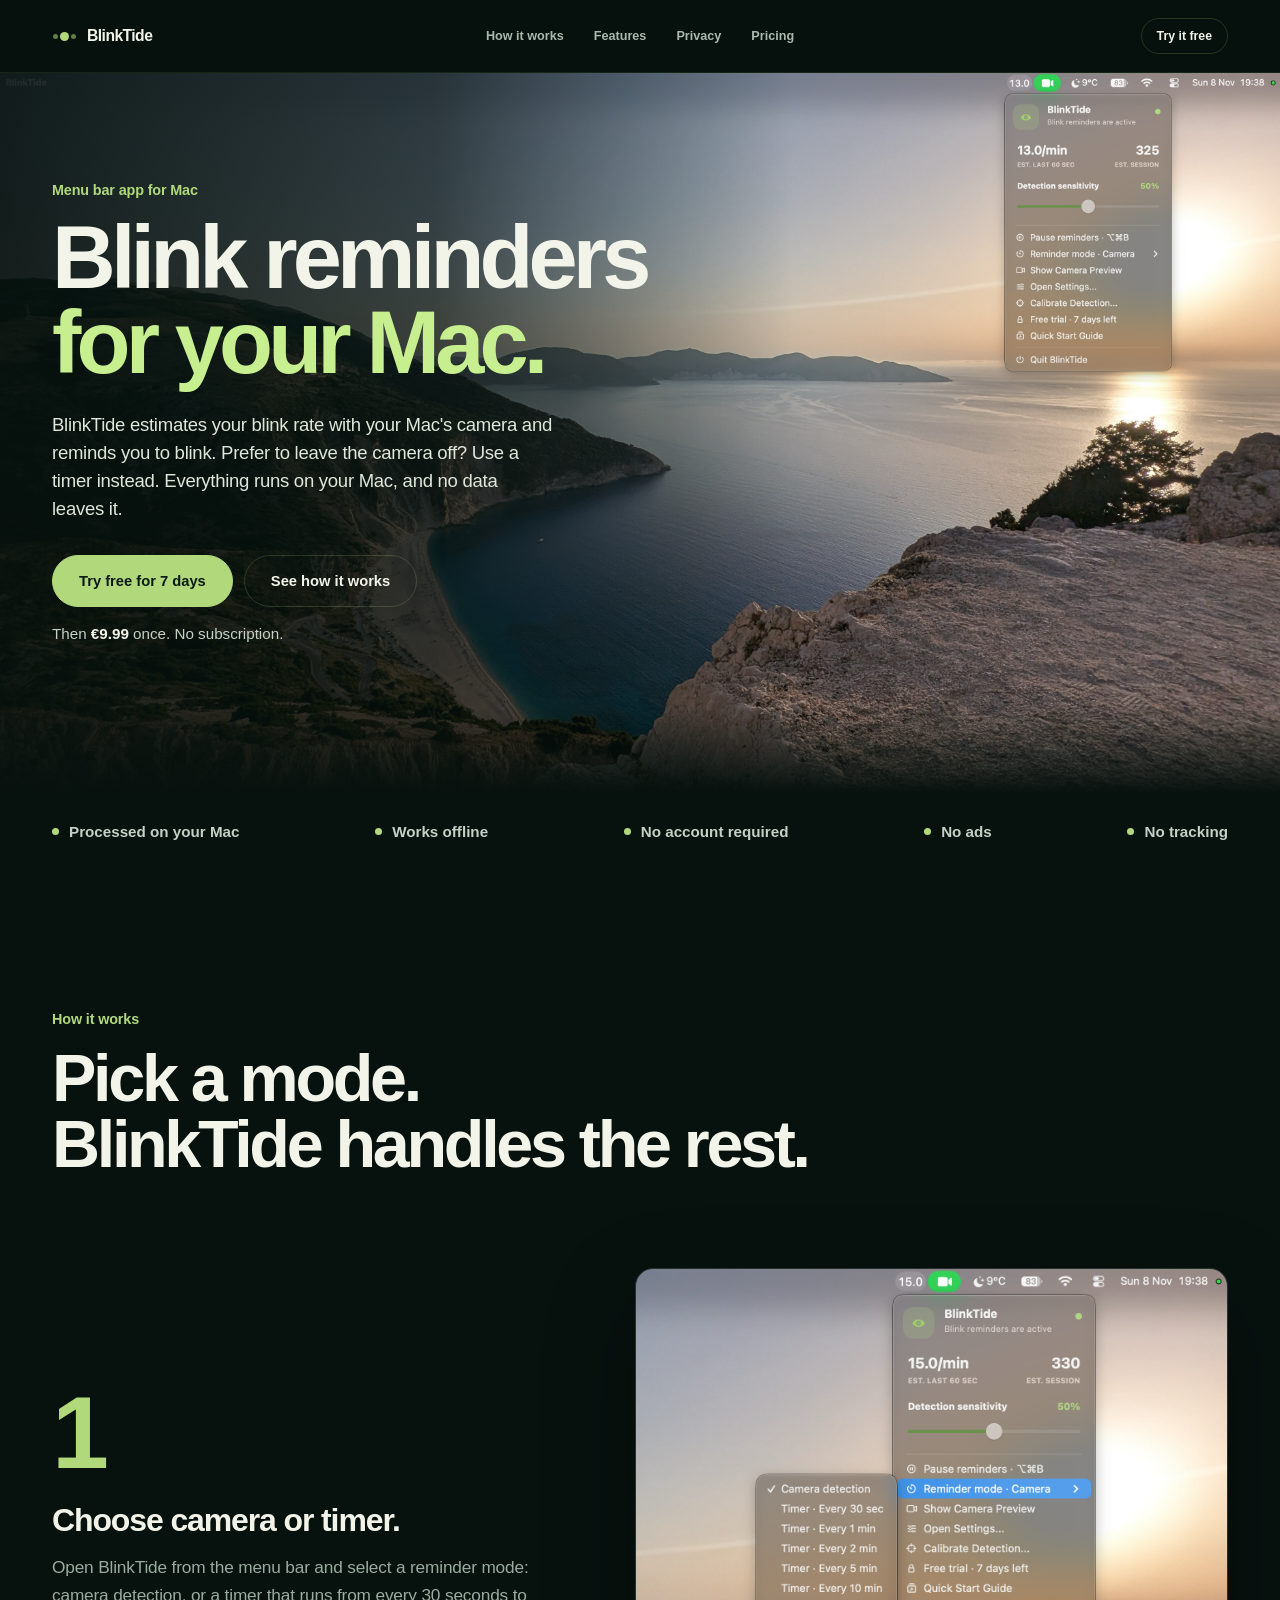
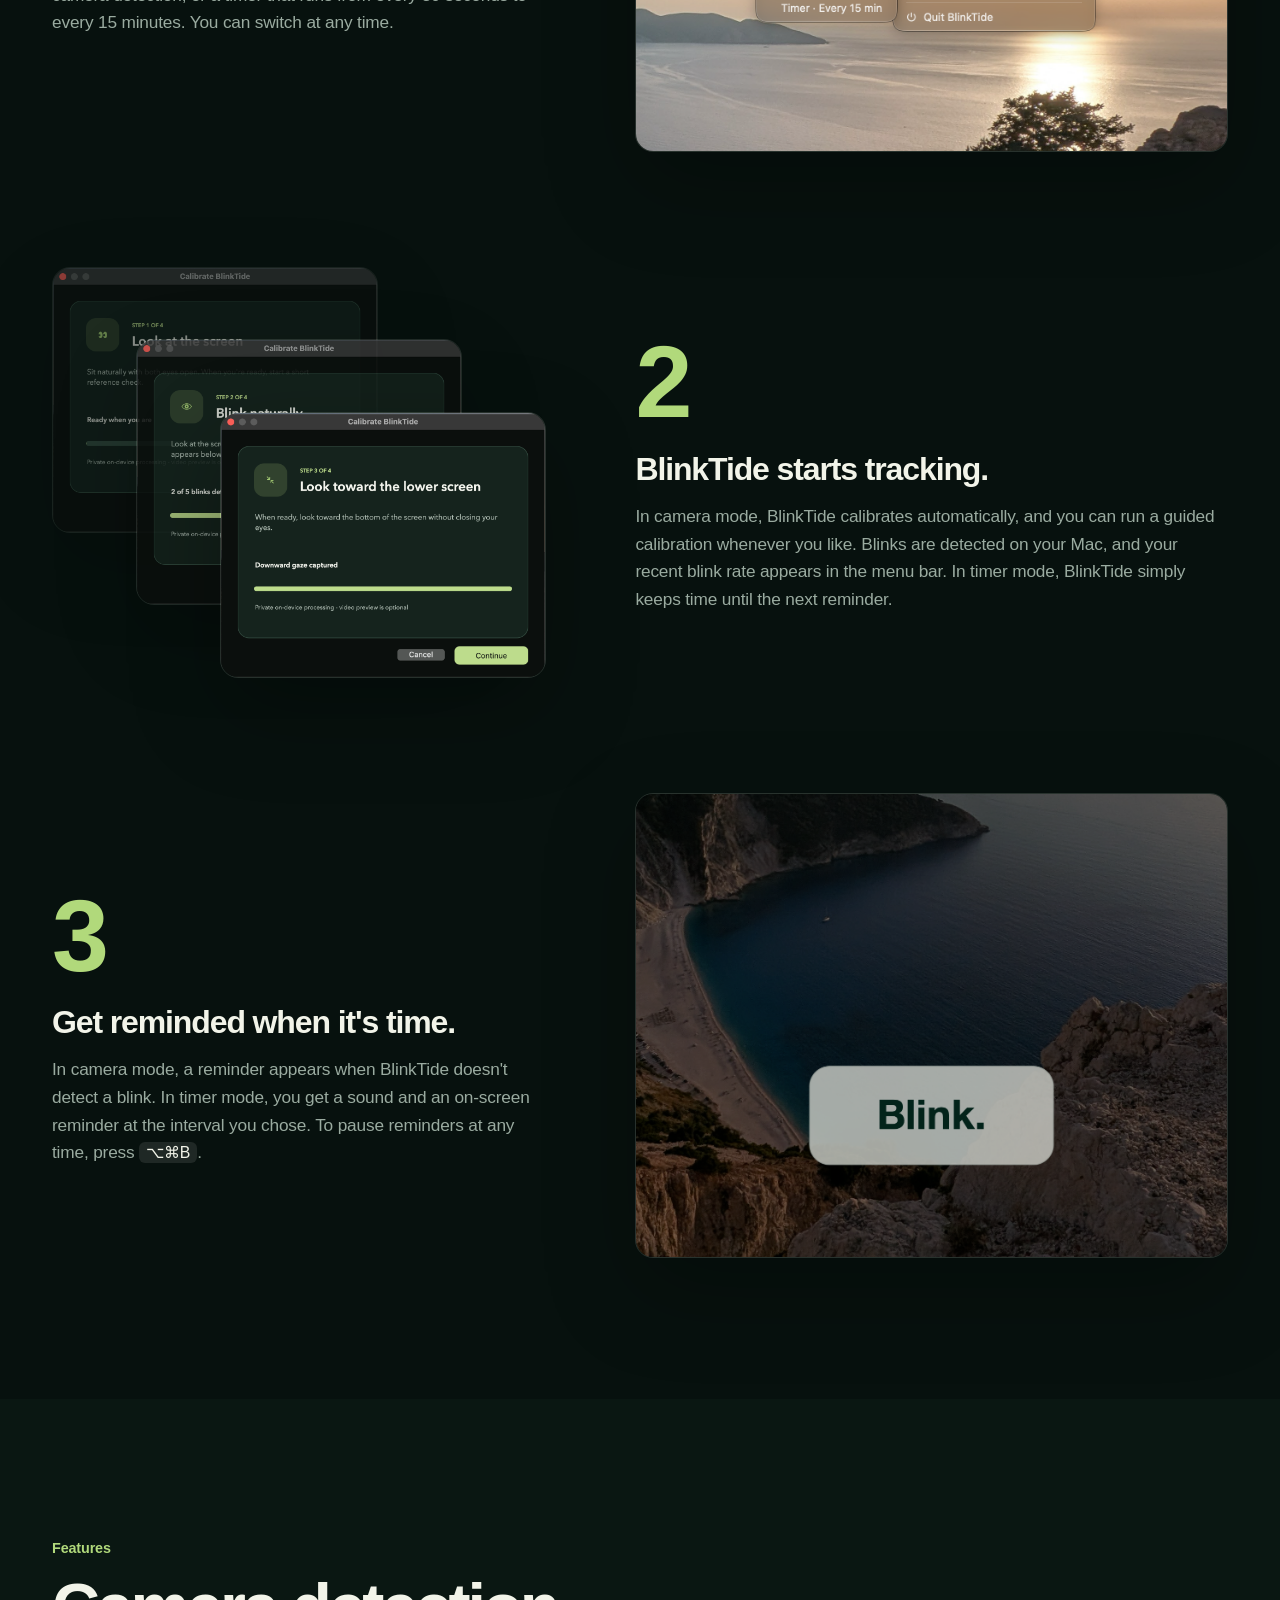
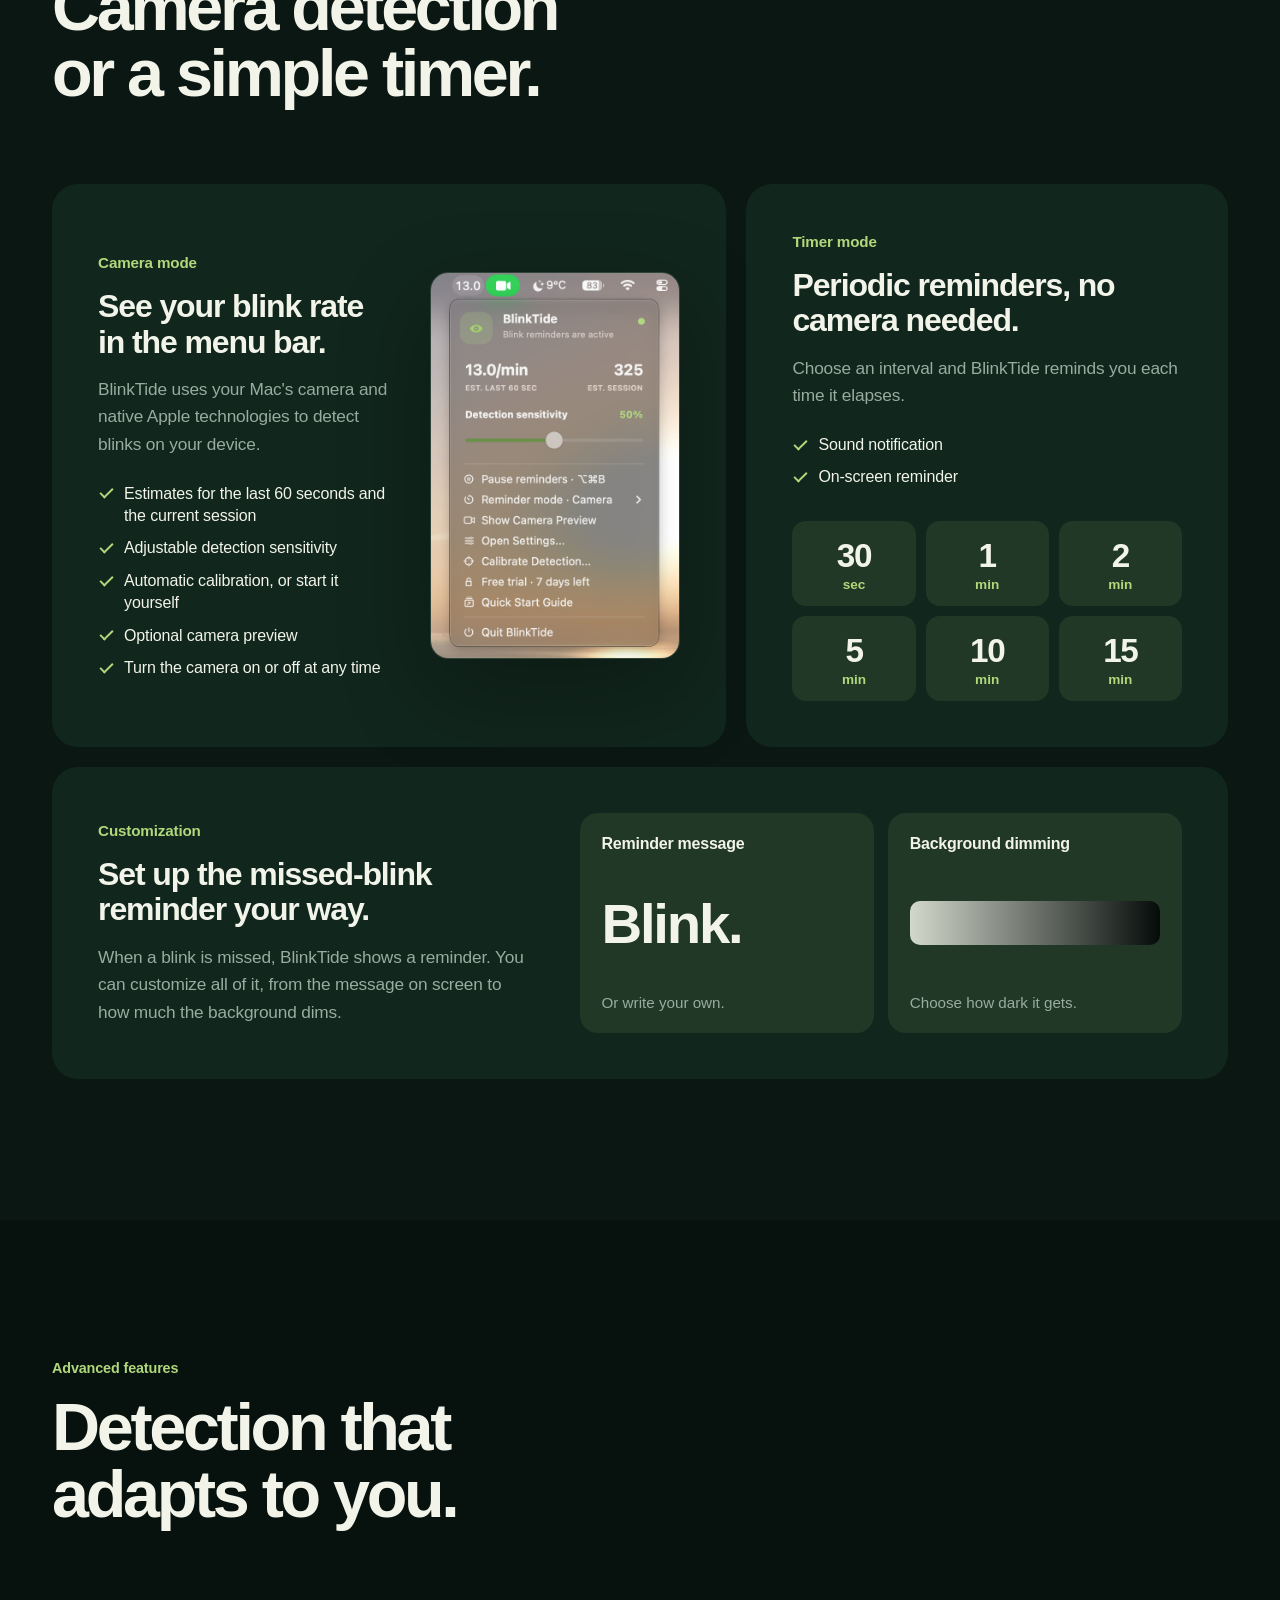
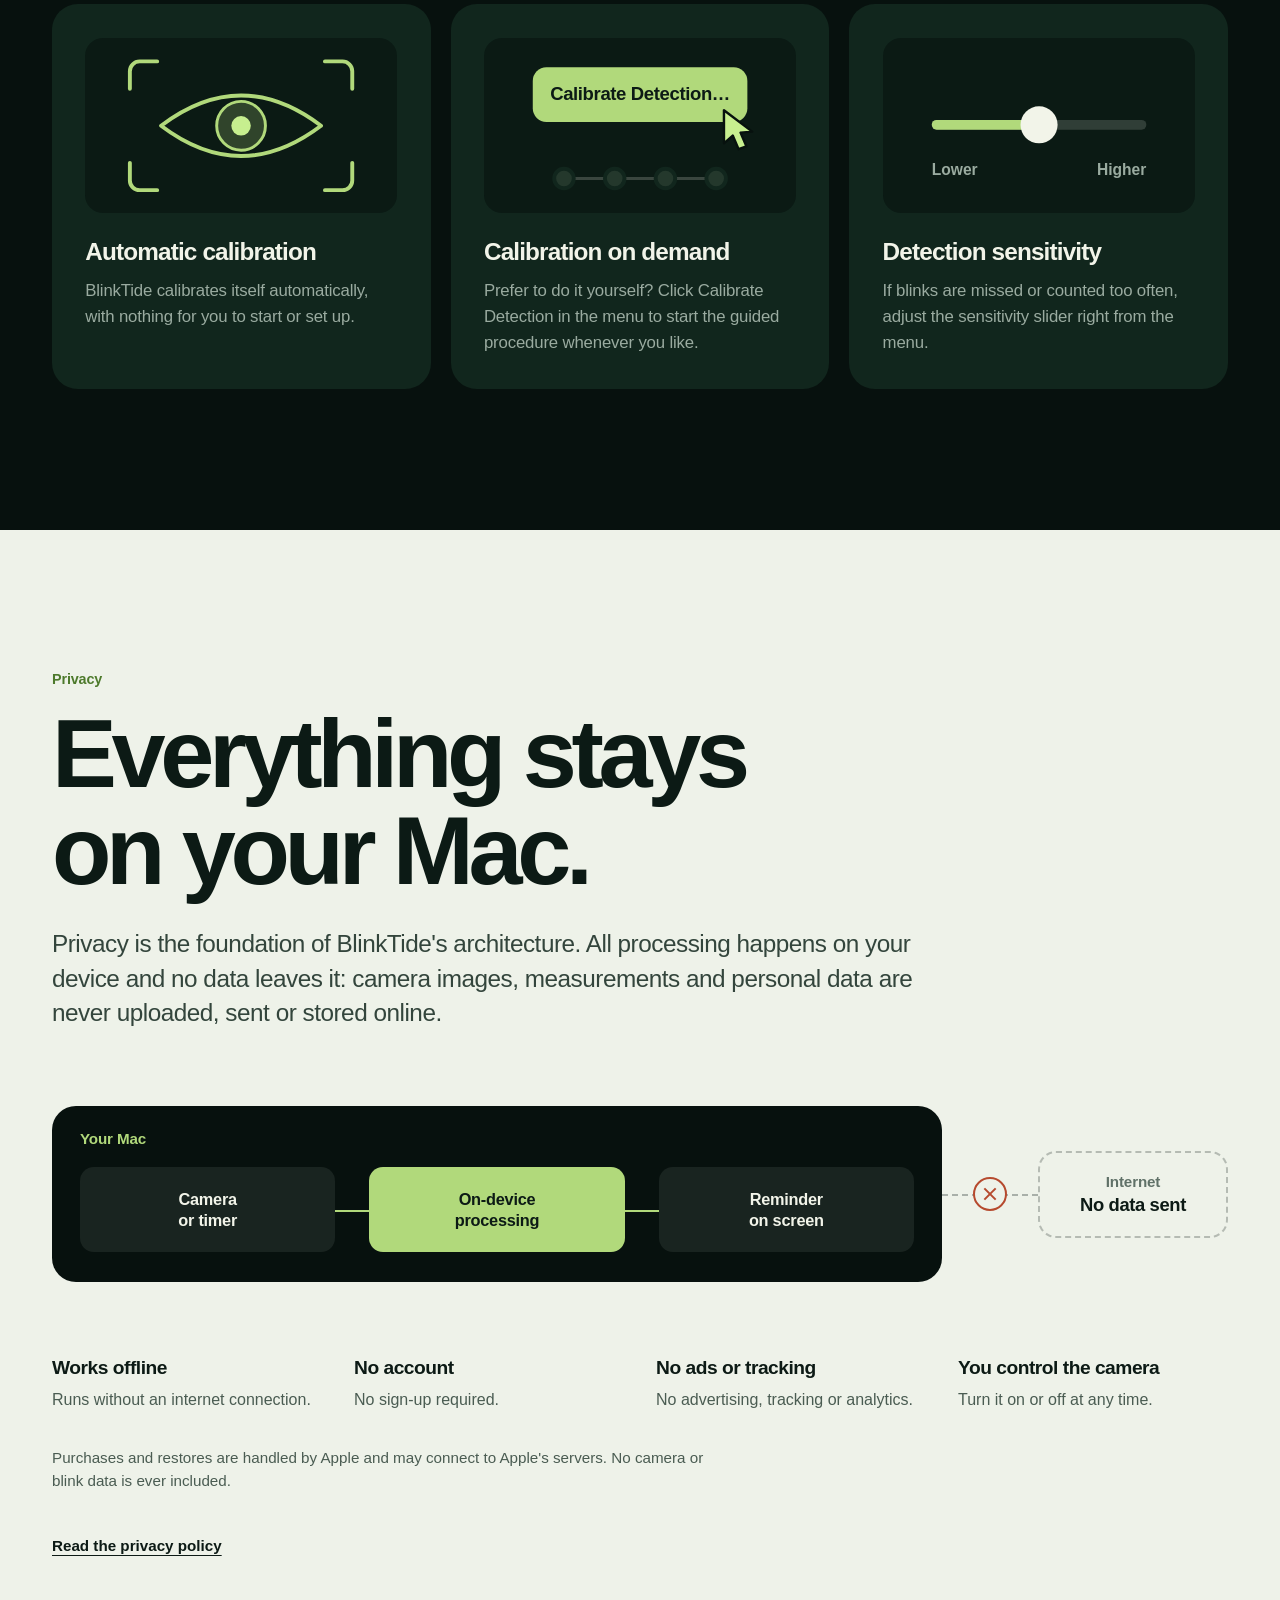
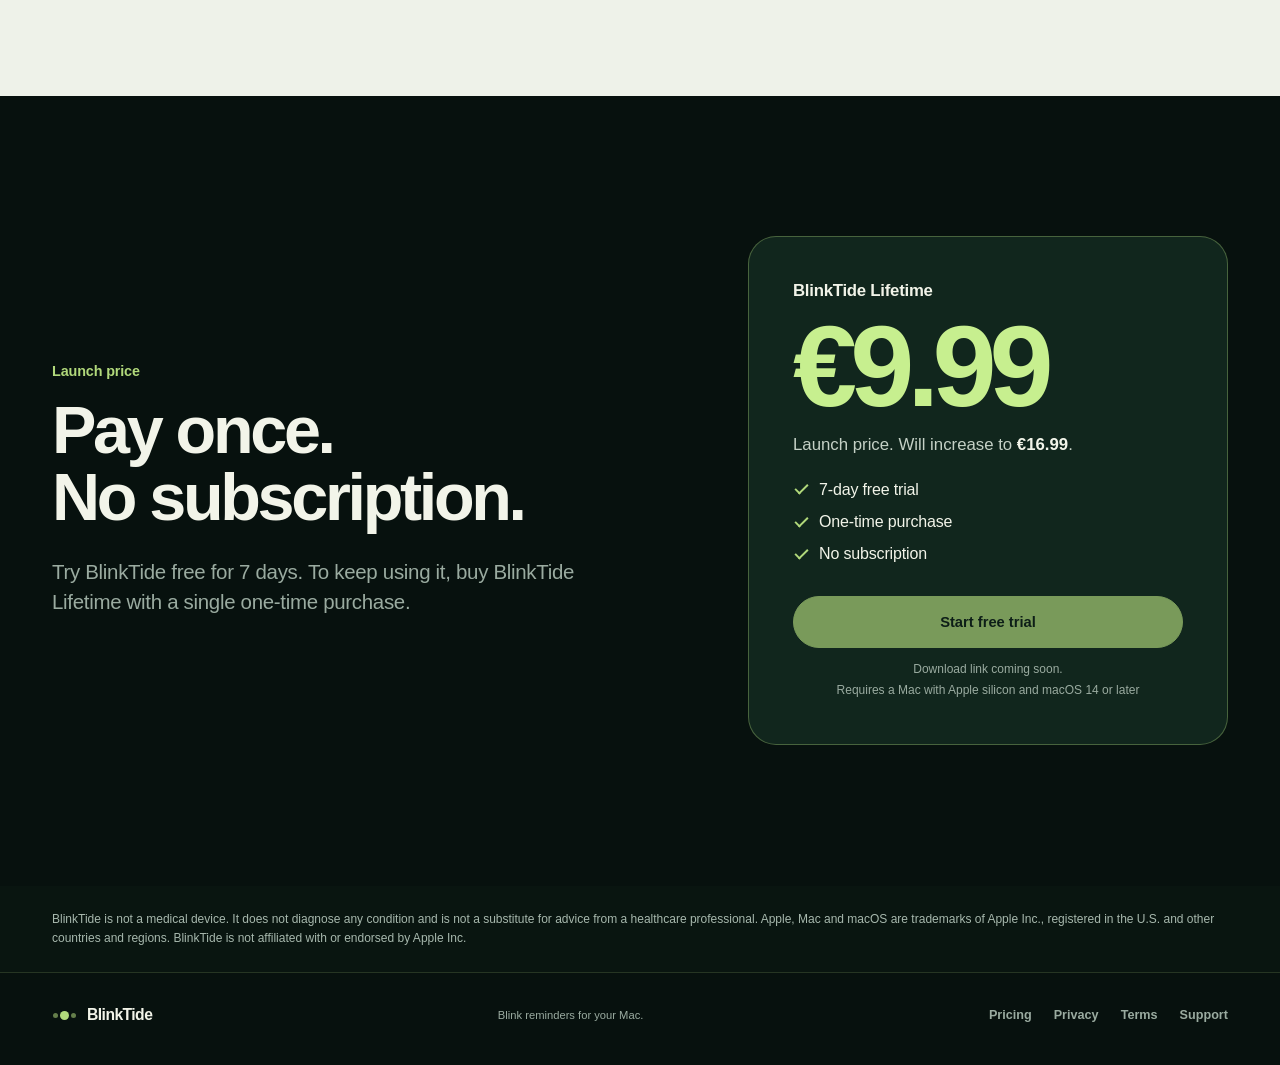
==== index.html @ 3098a58c "Rebuild homepage in English with new product screens Replace the homepage with an English version co" ====
<!doctype html>
<html lang="en">
<head>
  <meta charset="utf-8">
  <meta name="viewport" content="width=device-width, initial-scale=1">
  <meta name="description" content="BlinkTide is a Mac menu bar app that reminds you to blink, using your camera or a simple timer. All processing happens on your Mac and no data leaves it. Free for 7 days, then €9.99 once.">
  <meta name="theme-color" content="#07110e">
  <meta property="og:type" content="website">
  <meta property="og:locale" content="en_US">
  <meta property="og:title" content="BlinkTide · Blink reminders for your Mac">
  <meta property="og:description" content="Camera-based blink detection or a simple timer, right in your menu bar. All processing stays on your Mac. Free for 7 days, then €9.99 once.">
  <meta property="og:image" content="https://blinktide.kerny.it/assets/og-blinktide.jpg">
  <meta name="twitter:card" content="summary_large_image">
  <meta name="twitter:title" content="BlinkTide · Blink reminders for your Mac">
  <meta name="twitter:description" content="Camera-based blink detection or a simple timer, right in your menu bar. All processing stays on your Mac. Free for 7 days, then €9.99 once.">
  <meta name="twitter:image" content="https://blinktide.kerny.it/assets/og-blinktide.jpg">
  <title>BlinkTide · Blink reminders for your Mac</title>
  <link rel="stylesheet" href="assets/site.css">
  <link rel="stylesheet" href="assets/home.css">
</head>
<body class="home">
  <a class="skip-link" href="#main">Skip to content</a>
  <header class="site-header">
    <nav class="nav" aria-label="Main navigation">
      <a class="brand" href="./" aria-label="BlinkTide home"><span class="brand-signal" aria-hidden="true"><i></i><i></i><i></i></span><span>BlinkTide</span></a>
      <div class="nav-links"><a href="#how-it-works">How it works</a><a href="#features">Features</a><a href="#privacy">Privacy</a><a href="#pricing">Pricing</a></div>
      <a class="nav-cta conversion-link" href="#pricing">Try it free</a>
    </nav>
  </header>

  <main id="main">
    <section class="stage" aria-labelledby="hero-title">
      <div class="stage-screen">
        <img class="stage-menu" src="assets/screens/desktop-menu.png" width="3750" height="2159" fetchpriority="high" alt="The BlinkTide menu open on a Mac desktop, showing 13 blinks per minute over the last 60 seconds and 325 in the current session.">
        <img class="stage-blink" src="assets/screens/desktop-blink.png" width="3750" height="2159" loading="lazy" alt="">
      </div>
      <div class="container stage-copy">
        <p class="kicker">Menu bar app for Mac</p>
        <h1 id="hero-title">Blink reminders<br><span>for your Mac.</span></h1>
        <p class="stage-lead">BlinkTide estimates your blink rate with your Mac's camera and reminds you to blink. Prefer to leave the camera off? Use a timer instead. Everything runs on your Mac, and no data leaves it.</p>
        <div class="hero-actions">
          <a class="button" href="#pricing">Try free for 7 days</a>
          <a class="button ghost" href="#how-it-works">See how it works</a>
        </div>
        <p class="stage-price">Then <strong>€9.99</strong> once. No subscription.</p>
      </div>
    </section>

    <ul class="promise-strip container" aria-label="At a glance">
      <li>Processed on your Mac</li>
      <li>Works offline</li>
      <li>No account required</li>
      <li>No ads</li>
      <li>No tracking</li>
    </ul>

    <section class="section" id="how-it-works" aria-labelledby="how-title">
      <div class="container">
        <p class="kicker">How it works</p>
        <h2 id="how-title">Pick a mode.<br>BlinkTide handles the rest.</h2>

        <ol class="steps">
          <li class="step">
            <div class="step-copy">
              <span class="step-number" aria-hidden="true">1</span>
              <h3>Choose camera or timer.</h3>
              <p>Open BlinkTide from the menu bar and select a reminder mode: camera detection, or a timer that runs from every 30 seconds to every 15 minutes. You can switch at any time.</p>
            </div>
            <figure class="shot"><img src="assets/screens/step-mode.png" width="1426" height="1164" loading="lazy" alt="The BlinkTide Reminder mode submenu, offering Camera detection or a timer every 30 seconds, 1, 2, 5, 10 or 15 minutes."></figure>
          </li>

          <li class="step">
            <div class="step-copy">
              <span class="step-number" aria-hidden="true">2</span>
              <h3>BlinkTide starts tracking.</h3>
              <p>In camera mode, BlinkTide calibrates automatically, and you can run a guided calibration whenever you like. Blinks are detected on your Mac, and your recent blink rate appears in the menu bar. In timer mode, BlinkTide simply keeps time until the next reminder.</p>
            </div>
            <figure class="shot-stack">
              <img src="assets/screens/calibration-1.png" width="1124" height="918" loading="lazy" alt="BlinkTide calibration, step 1 of 4: look at the screen.">
              <img src="assets/screens/calibration-2.png" width="1124" height="918" loading="lazy" alt="BlinkTide calibration, step 2 of 4: blink naturally, with 2 of 5 blinks detected.">
              <img src="assets/screens/calibration-3.png" width="1124" height="918" loading="lazy" alt="BlinkTide calibration, step 3 of 4: look toward the lower screen.">
            </figure>
          </li>

          <li class="step">
            <div class="step-copy">
              <span class="step-number" aria-hidden="true">3</span>
              <h3>Get reminded when it's time.</h3>
              <p>In camera mode, a reminder appears when BlinkTide doesn't detect a blink. In timer mode, you get a sound and an on-screen reminder at the interval you chose. To pause reminders at any time, press <kbd>⌥⌘B</kbd>.</p>
            </div>
            <figure class="shot"><img src="assets/screens/step-blink.png" width="1382" height="1083" loading="lazy" alt="A dimmed screen with the on-screen reminder Blink at the bottom center."></figure>
          </li>
        </ol>
      </div>
    </section>

    <section class="section section-modes" id="features" aria-labelledby="modes-title">
      <div class="container">
        <p class="kicker">Features</p>
        <h2 id="modes-title">Camera detection<br>or a simple timer.</h2>

        <div class="modes">
          <article class="mode mode-camera">
            <div>
              <p class="mode-tag">Camera mode</p>
              <h3>See your blink rate in the menu bar.</h3>
              <p>BlinkTide uses your Mac's camera and native Apple technologies to detect blinks on your device.</p>
              <ul class="ticks">
                <li>Estimates for the last 60 seconds and the current session</li>
                <li>Adjustable detection sensitivity</li>
                <li>Automatic calibration, or start it yourself</li>
                <li>Optional camera preview</li>
                <li>Turn the camera on or off at any time</li>
              </ul>
            </div>
            <figure class="mode-shot"><img src="assets/screens/camera-menu.png" width="580" height="900" loading="lazy" alt="The BlinkTide menu showing 13 blinks per minute, 325 in the session and detection sensitivity at 50%."></figure>
          </article>

          <article class="mode mode-timer">
            <p class="mode-tag">Timer mode</p>
            <h3>Periodic reminders, no camera needed.</h3>
            <p>Choose an interval and BlinkTide reminds you each time it elapses.</p>
            <ul class="ticks">
              <li>Sound notification</li>
              <li>On-screen reminder</li>
            </ul>
            <ul class="intervals" aria-label="Timer intervals">
              <li>30<small>sec</small></li>
              <li>1<small>min</small></li>
              <li>2<small>min</small></li>
              <li>5<small>min</small></li>
              <li>10<small>min</small></li>
              <li>15<small>min</small></li>
            </ul>
          </article>

          <article class="mode mode-custom">
            <div>
              <p class="mode-tag">Customization</p>
              <h3>Set up the missed-blink reminder your way.</h3>
              <p>When a blink is missed, BlinkTide shows a reminder. You can customize all of it, from the message on screen to how much the background dims.</p>
            </div>
            <div class="custom-tiles">
              <div class="custom-tile">
                <span class="custom-label">Reminder message</span>
                <strong class="custom-message">Blink.</strong>
                <span class="custom-note">Or write your own.</span>
              </div>
              <div class="custom-tile">
                <span class="custom-label">Background dimming</span>
                <span class="custom-dim" aria-hidden="true"></span>
                <span class="custom-note">Choose how dark it gets.</span>
              </div>
            </div>
          </article>
        </div>
      </div>
    </section>

    <section class="section" id="advanced" aria-labelledby="advanced-title">
      <div class="container">
        <p class="kicker">Advanced features</p>
        <h2 id="advanced-title">Detection that<br>adapts to you.</h2>

        <div class="advanced">
          <article class="advanced-card">
            <svg class="drawing drawing-auto" viewBox="0 0 320 180" aria-hidden="true">
              <g class="draw-frame">
                <path d="M46 52V34a10 10 0 0 1 10-10h18M246 24h18a10 10 0 0 1 10 10v18M274 128v18a10 10 0 0 1-10 10h-18M74 156H56a10 10 0 0 1-10-10v-18"/>
              </g>
              <g class="draw-eye">
                <path class="draw-eye-shape" d="M78 90Q160 28 242 90Q160 152 78 90Z"/>
                <circle class="draw-iris" cx="160" cy="90" r="25"/>
                <circle class="draw-pupil" cx="160" cy="90" r="10"/>
              </g>
            </svg>
            <h3>Automatic calibration</h3>
            <p>BlinkTide calibrates itself automatically, with nothing for you to start or set up.</p>
          </article>

          <article class="advanced-card">
            <svg class="drawing drawing-manual" viewBox="0 0 320 180" aria-hidden="true">
              <rect class="draw-button" x="50" y="30" width="220" height="56" rx="14"/>
              <text class="draw-button-text" x="160" y="64" text-anchor="middle">Calibrate Detection…</text>
              <path class="draw-cursor" d="M246 74l0 34 9-8 6 14 8-3-6-14 12-1Z"/>
              <path class="draw-line" d="M82 144H238"/>
              <circle class="draw-dot draw-dot-1" cx="82" cy="144" r="10"/>
              <circle class="draw-dot draw-dot-2" cx="134" cy="144" r="10"/>
              <circle class="draw-dot draw-dot-3" cx="186" cy="144" r="10"/>
              <circle class="draw-dot draw-dot-4" cx="238" cy="144" r="10"/>
            </svg>
            <h3>Calibration on demand</h3>
            <p>Prefer to do it yourself? Click Calibrate Detection in the menu to start the guided procedure whenever you like.</p>
          </article>

          <article class="advanced-card">
            <svg class="drawing drawing-slider" viewBox="0 0 320 180" aria-hidden="true">
              <rect class="draw-track" x="50" y="84" width="220" height="10" rx="5"/>
              <rect class="draw-fill" x="50" y="84" width="110" height="10" rx="5"/>
              <circle class="draw-knob" cx="160" cy="89" r="19"/>
              <text class="draw-scale" x="50" y="140">Lower</text>
              <text class="draw-scale" x="270" y="140" text-anchor="end">Higher</text>
            </svg>
            <h3>Detection sensitivity</h3>
            <p>If blinks are missed or counted too often, adjust the sensitivity slider right from the menu.</p>
          </article>
        </div>
      </div>
    </section>

    <section class="section privacy" id="privacy" aria-labelledby="privacy-title">
      <div class="container">
        <p class="kicker">Privacy</p>
        <h2 id="privacy-title">Everything stays<br>on your Mac.</h2>
        <p class="privacy-lead">Privacy is the foundation of BlinkTide's architecture. All processing happens on your device and no data leaves it: camera images, measurements and personal data are never uploaded, sent or stored online.</p>

        <div class="flow" role="img" aria-label="Diagram: camera or timer, on-device processing and reminders all happen inside your Mac. No data is sent to the internet.">
          <div class="flow-mac">
            <span class="flow-label">Your Mac</span>
            <div class="flow-nodes">
              <span>Camera<br>or timer</span>
              <span class="flow-core">On-device<br>processing</span>
              <span>Reminder<br>on screen</span>
            </div>
          </div>
          <div class="flow-cut"><i></i></div>
          <div class="flow-out"><span class="flow-label">Internet</span><strong>No data sent</strong></div>
        </div>

        <ul class="privacy-list">
          <li><strong>Works offline</strong>Runs without an internet connection.</li>
          <li><strong>No account</strong>No sign-up required.</li>
          <li><strong>No ads or tracking</strong>No advertising, tracking or analytics.</li>
          <li><strong>You control the camera</strong>Turn it on or off at any time.</li>
        </ul>
        <p class="privacy-note">Purchases and restores are handled by Apple and may connect to Apple's servers. No camera or blink data is ever included.</p>
        <a class="privacy-more" href="privacy/">Read the privacy policy</a>
      </div>
    </section>

    <section class="section pricing" id="pricing" aria-labelledby="price-title">
      <div class="container pricing-layout">
        <div>
          <p class="kicker">Launch price</p>
          <h2 id="price-title">Pay once.<br>No subscription.</h2>
          <p class="pricing-lead">Try BlinkTide free for 7 days. To keep using it, buy BlinkTide Lifetime with a single one-time purchase.</p>
        </div>
        <div class="price-card">
          <p class="price-name">BlinkTide Lifetime</p>
          <p class="price-now">€9.99</p>
          <p class="price-next">Launch price. Will increase to <strong>€16.99</strong>.</p>
          <ul class="ticks">
            <li>7-day free trial</li>
            <li>One-time purchase</li>
            <li>No subscription</li>
          </ul>
          <!-- Enable only after the official distribution URL is confirmed. -->
          <button class="button download-button" type="button" disabled aria-describedby="download-status">Start free trial</button>
          <p class="download-status" id="download-status">Download link coming soon.</p>
          <p class="download-requirements">Requires a Mac with Apple silicon and macOS 14 or later</p>
        </div>
      </div>
    </section>

    <p class="container product-disclaimer">BlinkTide is not a medical device. It does not diagnose any condition and is not a substitute for advice from a healthcare professional. Apple, Mac and macOS are trademarks of Apple Inc., registered in the U.S. and other countries and regions. BlinkTide is not affiliated with or endorsed by Apple Inc.</p>
  </main>

  <footer class="site-footer"><div class="container footer-layout"><a class="brand" href="./"><span class="brand-signal" aria-hidden="true"><i></i><i></i><i></i></span><span>BlinkTide</span></a><p>Blink reminders for your Mac.</p><div class="footer-links"><a href="#pricing">Pricing</a><a href="privacy/">Privacy</a><a href="terms/">Terms</a><a href="support/">Support</a></div></div></footer>
</body>
</html>
---- assets/site.css ----
:root {
  color-scheme: dark;
  --night: #07110e;
  --night-2: #0a1712;
  --night-3: #10231b;
  --panel: #11261d;
  --paper: #eef2e9;
  --ink: #0c1a15;
  --cream: #f2f4e9;
  --muted: #9aaba0;
  --muted-dark: #607168;
  --lime: #b1d97b;
  --lime-hi: #c7ef8f;
  --line: rgba(199, 239, 143, .16);
  --line-dark: rgba(12, 26, 21, .13);
  --sans: -apple-system, BlinkMacSystemFont, "SF Pro Display", "Helvetica Neue", Arial, sans-serif;
  --mono: "SFMono-Regular", Consolas, "Liberation Mono", monospace;
  --radius: 18px;
  --shadow: 0 32px 90px rgba(0, 0, 0, .28);
}

* { box-sizing: border-box; }
html { background: var(--night); color: var(--cream); font-family: var(--sans); scroll-behavior: smooth; }
body { background: var(--night); margin: 0; overflow-x: hidden; }
body, button, a { -webkit-font-smoothing: antialiased; }
a { color: inherit; }
img { display: block; max-width: 100%; }
h1, h2, h3, p { margin-top: 0; }
.skip-link { background: var(--lime); color: var(--ink); left: 16px; padding: 10px 14px; position: fixed; top: -60px; z-index: 99; }
.skip-link:focus { top: 16px; }
.container, .nav { margin: 0 auto; max-width: 1240px; padding-left: 32px; padding-right: 32px; }

.site-header { background: rgba(7, 17, 14, .78); border-bottom: 1px solid rgba(177, 217, 123, .1); backdrop-filter: blur(24px) saturate(1.2); position: sticky; top: 0; z-index: 30; }
.nav { align-items: center; display: grid; grid-template-columns: 1fr auto 1fr; min-height: 72px; }
.brand { align-items: center; display: inline-flex; font-size: .98rem; font-weight: 750; gap: 11px; letter-spacing: -.035em; text-decoration: none; width: max-content; }
.brand-signal { align-items: center; display: inline-flex; gap: 2px; height: 24px; justify-content: center; width: 24px; }
.brand-signal i { background: var(--lime); border-radius: 50%; display: block; height: 5px; opacity: .55; width: 5px; }
.brand-signal i:nth-child(2) { height: 9px; opacity: 1; width: 9px; }
.nav-links { align-items: center; display: flex; gap: 30px; }
.nav-links a, .footer-links a { color: #aab9af; font-size: .79rem; font-weight: 600; text-decoration: none; transition: color 160ms ease; }
.nav-links a:hover, .nav-links a[aria-current="page"], .footer-links a:hover { color: var(--lime-hi); }
.nav-cta { border: 1px solid var(--line); border-radius: 999px; font-size: .77rem; font-weight: 700; justify-self: end; padding: 10px 15px; text-decoration: none; transition: background 160ms ease, border-color 160ms ease; }
.nav-cta:hover { background: rgba(177, 217, 123, .09); border-color: rgba(177, 217, 123, .35); }

.hero { background: radial-gradient(circle at 69% 21%, rgba(67, 132, 100, .18), transparent 31%), var(--night); min-height: calc(100vh - 72px); overflow: hidden; position: relative; }
.hero-grid, .privacy-grid { background-image: linear-gradient(rgba(177, 217, 123, .045) 1px, transparent 1px), linear-gradient(90deg, rgba(177, 217, 123, .045) 1px, transparent 1px); background-size: 54px 54px; inset: 0; mask-image: linear-gradient(to bottom, black, transparent 83%); pointer-events: none; position: absolute; }
.hero-layout { align-items: center; display: grid; gap: 62px; grid-template-columns: minmax(0, .9fr) minmax(500px, 1.1fr); min-height: 720px; padding-bottom: 72px; padding-top: 72px; position: relative; z-index: 1; }
.hero-copy { max-width: 610px; }
.eyebrow, .section-label { color: var(--lime); font-family: var(--mono); font-size: .67rem; font-weight: 700; letter-spacing: .14em; line-height: 1.5; margin-bottom: 22px; text-transform: uppercase; }
.status-dot { background: var(--lime); border-radius: 50%; box-shadow: 0 0 0 5px rgba(177, 217, 123, .1); display: inline-block; height: 6px; margin: 0 9px 1px 2px; width: 6px; }
h1 { font-size: clamp(3.7rem, 6.5vw, 6.6rem); font-weight: 560; letter-spacing: -.078em; line-height: .9; margin-bottom: 31px; }
h1 span { color: var(--lime); }
.lead { color: var(--muted); font-size: clamp(1rem, 1.35vw, 1.16rem); letter-spacing: -.015em; line-height: 1.65; margin-bottom: 0; max-width: 580px; }
.hero-actions { display: flex; flex-wrap: wrap; gap: 11px; margin-top: 32px; }
.button { align-items: center; background: var(--lime); border: 1px solid var(--lime); border-radius: 999px; color: var(--ink); display: inline-flex; font-size: .79rem; font-weight: 750; gap: 10px; justify-content: center; min-height: 46px; padding: 0 19px; text-decoration: none; transition: background 170ms ease, border-color 170ms ease, transform 170ms ease; }
.button:hover { background: var(--lime-hi); border-color: var(--lime-hi); transform: translateY(-2px); }
.button.ghost { background: transparent; border-color: var(--line); color: var(--cream); }
.button.ghost:hover { background: rgba(177, 217, 123, .08); }
.button.light { background: var(--cream); border-color: var(--cream); }
.hero-proof { border-top: 1px solid var(--line); display: flex; flex-wrap: wrap; gap: 18px 27px; margin-top: 42px; padding-top: 20px; }
.hero-proof span { align-items: center; color: #819389; display: flex; font-family: var(--mono); font-size: .59rem; gap: 8px; letter-spacing: .05em; text-transform: uppercase; }
.proof-icon { border: 1px solid rgba(177, 217, 123, .4); border-radius: 50%; display: inline-block; height: 10px; position: relative; width: 10px; }
.proof-icon::after { background: var(--lime); border-radius: 50%; content: ""; height: 4px; inset: 2px; position: absolute; width: 4px; }

/* Hero product theatre: a real Mac frame demonstrates the optional dimming cue. */
.mac-demo { margin: 0; min-width: 0; perspective: 1400px; position: relative; }
.mac-aura { background: radial-gradient(circle, rgba(177, 217, 123, .2), rgba(55, 125, 88, .08) 42%, transparent 70%); filter: blur(14px); inset: -18% -12% -12%; pointer-events: none; position: absolute; transform: translateZ(-1px); }
.macbook { filter: drop-shadow(0 44px 55px rgba(0, 0, 0, .52)); position: relative; transform: rotateY(-4deg) rotateX(1deg); transform-style: preserve-3d; }
.mac-lid { background: linear-gradient(145deg, #d7ddd8, #777f7b 42%, #dce1de); border: 1px solid rgba(255, 255, 255, .38); border-radius: 22px 22px 12px 12px; padding: 10px; position: relative; }
.mac-camera { background: #111714; border: 1px solid rgba(255,255,255,.1); border-radius: 50%; height: 5px; left: 50%; position: absolute; top: 4px; transform: translateX(-50%); width: 5px; z-index: 7; }
.mac-screen { aspect-ratio: 16 / 10; background: #0b1913; border-radius: 13px 13px 7px 7px; overflow: hidden; position: relative; }
.mac-screen > img { height: 100%; object-fit: cover; object-position: center 11%; transform: scale(1.02); width: 100%; }
.screen-dim { animation: screen-dimming 8s cubic-bezier(.45, 0, .2, 1) infinite; background: rgba(2, 7, 5, .82); inset: 0; pointer-events: none; position: absolute; z-index: 2; }
.screen-state, .blink-cue { backdrop-filter: blur(14px); border: 1px solid rgba(255,255,255,.13); border-radius: 16px; box-shadow: 0 18px 50px rgba(0,0,0,.32); display: grid; left: 50%; min-width: 190px; padding: 14px 17px; position: absolute; text-align: left; top: 50%; transform: translate(-50%, -50%); z-index: 4; }
.screen-state { animation: no-blink-state 8s ease-in-out infinite; background: rgba(8, 15, 12, .72); grid-template-columns: auto 1fr; }
.screen-state i { animation: waiting-pulse 1.3s ease-in-out infinite; background: #f2bf71; border-radius: 50%; grid-row: 1 / 3; height: 8px; margin: 7px 11px 0 0; width: 8px; }
.screen-state span, .blink-cue span { color: #f4f7f2; font-size: .76rem; font-weight: 650; line-height: 1.3; }
.screen-state strong, .blink-cue strong { color: #aab9af; font-family: var(--mono); font-size: .55rem; font-weight: 500; letter-spacing: .05em; line-height: 1.5; margin-top: 3px; text-transform: uppercase; }
.blink-cue { align-items: center; animation: blink-restored 8s ease-in-out infinite; background: rgba(18, 48, 31, .88); grid-template-columns: 48px 1fr; opacity: 0; }
.blink-cue svg { fill: none; grid-row: 1 / 3; height: 34px; margin-right: 13px; overflow: visible; stroke: var(--lime-hi); stroke-linecap: round; stroke-linejoin: round; stroke-width: 3; width: 48px; }
.blink-cue circle { fill: var(--lime-hi); stroke: none; transform-box: fill-box; transform-origin: center; }
.blink-cue strong { color: var(--lime); }
.mac-base { background: linear-gradient(to bottom, #d8ddda, #8d9691 56%, #525a56); border-radius: 3px 3px 18px 18px; height: 17px; margin: -1px -5% 0; position: relative; }
.mac-base::after { background: rgba(4, 9, 7, .54); border-radius: 0 0 50% 50%; bottom: -5px; content: ""; height: 5px; left: 3%; position: absolute; right: 3%; }
.mac-base span { background: #7e8782; border-radius: 0 0 7px 7px; height: 5px; left: 43%; position: absolute; top: 0; width: 14%; }
.mac-demo figcaption { color: #8fa198; font-size: .76rem; line-height: 1.65; margin: 25px auto 0; max-width: 470px; text-align: center; }
.mac-demo figcaption span { color: var(--lime); display: block; font-family: var(--mono); font-size: .61rem; font-weight: 700; letter-spacing: .11em; margin-bottom: 4px; text-transform: uppercase; }

@keyframes screen-dimming {
  0%, 18% { opacity: 0; }
  56%, 68% { opacity: .76; }
  73%, 100% { opacity: 0; }
}
@keyframes no-blink-state {
  0%, 24% { opacity: 0; transform: translate(-50%, -43%) scale(.94); }
  48%, 66% { opacity: 1; transform: translate(-50%, -50%) scale(1); }
  72%, 100% { opacity: 0; transform: translate(-50%, -56%) scale(.96); }
}
@keyframes blink-restored {
  0%, 66% { opacity: 0; transform: translate(-50%, -45%) scale(.9); }
  70% { opacity: 1; transform: translate(-50%, -50%) scaleY(1); }
  72% { opacity: 1; transform: translate(-50%, -50%) scaleY(.18); }
  75%, 88% { opacity: 1; transform: translate(-50%, -50%) scale(1); }
  95%, 100% { opacity: 0; transform: translate(-50%, -55%) scale(.95); }
}
@keyframes waiting-pulse { 50% { box-shadow: 0 0 0 6px rgba(242, 191, 113, .12); opacity: .62; } }

.hero-visual { min-width: 0; position: relative; }
.live-panel { background: radial-gradient(circle at 75% 18%, rgba(110,173,74,.13), transparent 34%), #08150f; border: 1px solid rgba(177,217,123,.23); border-radius: 28px; box-shadow: var(--shadow); min-height: 570px; overflow: hidden; padding: clamp(22px, 3vw, 36px); position: relative; }
.live-panel::before { background-image: linear-gradient(rgba(177,217,123,.045) 1px, transparent 1px), linear-gradient(90deg, rgba(177,217,123,.045) 1px, transparent 1px); background-size: 40px 40px; content: ""; inset: 0; mask-image: linear-gradient(to bottom, black, transparent 80%); pointer-events: none; position: absolute; }
.live-panel > * { position: relative; z-index: 1; }
.live-panel-top, .live-panel-bottom { align-items: center; color: #8fa198; display: flex; font-family: var(--mono); font-size: .75rem; justify-content: space-between; letter-spacing: .09em; text-transform: uppercase; }
.live-panel-top b { color: var(--lime); font-weight: 600; }
.live-panel-top i, .live-status i { background: var(--lime); border-radius: 50%; box-shadow: 0 0 0 5px rgba(177,217,123,.08); display: inline-block; height: 6px; margin-right: 8px; width: 6px; }
.menu-bar-preview { align-items: center; background: rgba(242,244,233,.08); border: 1px solid rgba(242,244,233,.1); border-radius: 12px; display: flex; justify-content: space-between; margin-top: 33px; padding: 15px 18px; }
.menu-bar-preview span { color: #aebeb3; font-size: .9rem; }
.menu-bar-preview strong { color: var(--cream); font-family: var(--mono); font-size: 1.15rem; }
.menu-bar-preview small { color: var(--lime); font-size: .65rem; font-weight: 500; margin-left: 4px; }
.live-reading { align-items: center; display: grid; gap: 25px; grid-template-columns: minmax(190px, .8fr) 1.2fr; min-height: 300px; }
.live-reading-copy > span { color: var(--lime); display: block; font-family: var(--mono); font-size: .75rem; letter-spacing: .1em; text-transform: uppercase; }
.live-reading-copy strong { color: var(--cream); display: block; font-size: clamp(6rem, 11vw, 8.6rem); font-weight: 520; letter-spacing: -.09em; line-height: .82; margin: 30px 0 18px; }
.live-reading-copy p { color: #91a298; font-size: .9rem; line-height: 1.45; margin: 0; }
.live-pulse { align-items: center; display: flex; gap: 6px; height: 118px; justify-content: center; }
.live-pulse i { animation: signal 2.4s ease-in-out infinite; background: linear-gradient(to top, #4e7a42, var(--lime)); border-radius: 99px; height: 20%; opacity: .8; width: 5px; }
.live-pulse i:nth-child(2), .live-pulse i:nth-child(11) { height: 34%; }
.live-pulse i:nth-child(3), .live-pulse i:nth-child(10) { height: 52%; }
.live-pulse i:nth-child(4), .live-pulse i:nth-child(9) { height: 76%; }
.live-pulse i:nth-child(5), .live-pulse i:nth-child(8) { height: 100%; }
.live-pulse i:nth-child(6), .live-pulse i:nth-child(7) { height: 62%; }
.live-pulse i:nth-child(odd) { animation-delay: -1.2s; }
.live-status { border-bottom: 1px solid var(--line); border-top: 1px solid var(--line); display: grid; grid-template-columns: repeat(3, 1fr); }
.live-status span { color: #aab9af; font-size: .75rem; padding: 17px 8px; }
.live-panel-bottom { font-size: .65rem; padding-top: 22px; }
.live-panel-bottom b { color: var(--lime); font-weight: 600; }
.signal-strip { border-top: 1px solid var(--line); display: grid; grid-template-columns: repeat(4, 1fr); padding-bottom: 26px; padding-top: 26px; position: relative; z-index: 1; }
.signal-strip span { border-right: 1px solid var(--line); color: #62756a; font-family: var(--mono); font-size: .57rem; letter-spacing: .08em; padding-left: 18px; }
.signal-strip span:first-child { padding-left: 0; }
.signal-strip span:last-child { border: 0; }
.signal-strip b { color: #9aaea2; font-family: var(--sans); font-size: .68rem; letter-spacing: 0; margin-left: 8px; }

.product { background: var(--paper); color: var(--ink); padding: 130px 0; }
.section-intro { align-items: end; display: grid; gap: 80px; grid-template-columns: 1.25fr .75fr; }
.product .section-label, .docs-preview .section-label, .closing .section-label { color: #517331; }
.section-intro h2, .engine h2, .docs-content h2, .privacy-panel h2, .closing h2, main.page-shell h1 { font-size: clamp(2.7rem, 5.2vw, 5.2rem); font-weight: 550; letter-spacing: -.071em; line-height: .95; margin: 0; }
.product .lead, .docs-preview .lead, .closing .lead { color: var(--muted-dark); }
.bento-grid { display: grid; gap: 14px; grid-template-columns: 1.15fr .85fr; margin-top: 70px; }
.bento-card { background: #f7f8f3; border: 1px solid var(--line-dark); border-radius: var(--radius); min-height: 410px; overflow: hidden; padding: 27px; position: relative; }
.bento-card:nth-child(2), .bento-card:nth-child(3) { background: #e5eadf; }
.bento-card:nth-child(4) { background: var(--ink); color: var(--cream); }
.card-top { align-items: center; color: #728179; display: flex; font-family: var(--mono); font-size: .58rem; justify-content: space-between; letter-spacing: .09em; text-transform: uppercase; }
.card-index, .card-state { color: #466329; }
.bento-card h3 { bottom: 68px; font-size: clamp(1.5rem, 2.35vw, 2.35rem); font-weight: 560; letter-spacing: -.05em; line-height: 1.05; margin: 0; max-width: 480px; position: absolute; }
.bento-card p { bottom: 20px; color: #68786f; font-size: .82rem; line-height: 1.5; margin: 0; max-width: 490px; position: absolute; }
.stats-card p { color: #94a69c; }
.menubar-demo { align-items: center; background: var(--ink); border-radius: 11px; color: var(--cream); display: flex; justify-content: space-between; margin-top: 38px; padding: 14px 17px; }
.menubar-demo span { color: #8fa097; font-size: .69rem; }
.menubar-demo strong { color: var(--lime); font-family: var(--mono); font-size: 1.1rem; }
.reminder-orbit { align-items: center; border: 1px solid rgba(12,26,21,.16); border-radius: 50%; display: flex; height: 154px; justify-content: center; margin: 31px auto 0; position: relative; width: 154px; }
.reminder-orbit::before, .reminder-orbit::after { border: 1px solid rgba(12,26,21,.1); border-radius: 50%; content: ""; inset: 18px; position: absolute; }
.reminder-orbit::after { border-color: var(--ink) transparent var(--ink) var(--ink); inset: 35px; transform: rotate(-38deg); }
.reminder-orbit span { font-family: var(--mono); font-size: .72rem; position: relative; z-index: 1; }
.mini-settings { background: var(--ink); border-radius: 14px; color: var(--cream); margin-top: 34px; padding: 18px; }
.mini-settings > div { display: flex; font-size: .68rem; justify-content: space-between; }
.mini-settings b { color: var(--lime); font-family: var(--mono); }
.mini-track { background: rgba(255,255,255,.13); display: block; height: 3px; margin: 10px 0 17px; position: relative; }
.mini-track::after { background: var(--lime); content: ""; height: 100%; left: 0; position: absolute; width: var(--fill); }
.mini-settings .mini-toggle { align-items: center; }
.mini-toggle i { background: var(--lime); border-radius: 99px; height: 18px; position: relative; width: 32px; }
.mini-toggle i::after { background: var(--ink); border-radius: 50%; content: ""; height: 12px; position: absolute; right: 3px; top: 3px; width: 12px; }
.stats-visual { align-items: end; display: flex; gap: 7px; height: 135px; margin-top: 28px; }
.stats-visual i { background: linear-gradient(to top, #507e55, var(--lime)); border-radius: 3px 3px 0 0; height: var(--h); opacity: .82; width: 10%; }

.engine { background: var(--night-2); padding: 130px 0; }
.engine-layout { align-items: center; display: grid; gap: 90px; grid-template-columns: .85fr 1.15fr; }
.engine h2 { color: var(--cream); }
.engine .lead { margin-top: 29px; }
.text-link { color: var(--lime); display: inline-flex; font-size: .78rem; font-weight: 700; gap: 8px; margin-top: 27px; text-decoration: none; }
.pipeline { border: 1px solid var(--line); border-radius: var(--radius); padding: 20px; position: relative; }
.pipeline-line { border-left: 1px dashed rgba(177,217,123,.25); bottom: 111px; left: 55px; position: absolute; top: 53px; }
.pipeline article { align-items: center; border-bottom: 1px solid var(--line); display: grid; gap: 17px; grid-template-columns: 29px 1fr 12px; min-height: 88px; padding: 10px 15px; position: relative; }
.pipeline article:last-of-type { border-bottom: 0; }
.pipeline article > span { color: #667b6f; font-family: var(--mono); font-size: .58rem; }
.pipeline article b { font-size: .84rem; font-weight: 650; }
.pipeline article p { color: #708379; font-family: var(--mono); font-size: .57rem; letter-spacing: .02em; margin: 5px 0 0; }
.node { background: var(--night-2); border: 1px solid #52685d; border-radius: 50%; height: 9px; width: 9px; }
.node.active { background: var(--lime); border-color: var(--lime); box-shadow: 0 0 0 5px rgba(177,217,123,.09); }
.pipeline-seal { align-items: center; background: rgba(177,217,123,.07); border: 1px solid var(--line); border-radius: 10px; display: flex; justify-content: space-between; margin-top: 10px; padding: 16px; }
.pipeline-seal span { color: #72867a; font-family: var(--mono); font-size: .57rem; letter-spacing: .1em; }
.pipeline-seal strong { color: var(--lime); font-family: var(--mono); font-size: .69rem; letter-spacing: .1em; }

.docs-preview { background: var(--paper); color: var(--ink); padding: 130px 0; }
.docs-shell { background: #f8f9f4; border: 1px solid var(--line-dark); border-radius: 22px; display: grid; grid-template-columns: 220px 1fr; min-height: 610px; overflow: hidden; }
.docs-sidebar { background: #e2e8dc; border-right: 1px solid var(--line-dark); display: flex; flex-direction: column; gap: 5px; padding: 34px 22px; }
.docs-sidebar b { color: #4b5d53; font-family: var(--mono); font-size: .58rem; letter-spacing: .09em; margin-bottom: 25px; }
.docs-sidebar span { border-radius: 8px; color: #738079; font-size: .72rem; padding: 9px 10px; }
.docs-sidebar .active { background: var(--ink); color: var(--lime); }
.docs-content { padding: 65px; }
.docs-content h2 { max-width: 660px; }
.docs-content .lead { margin-top: 24px; }
.docs-links { border-top: 1px solid var(--line-dark); margin-top: 44px; }
.docs-links a { align-items: center; border-bottom: 1px solid var(--line-dark); display: grid; gap: 20px; grid-template-columns: 1fr 1fr auto; min-height: 73px; text-decoration: none; }
.docs-links span { align-items: center; display: flex; gap: 16px; }
.docs-links i { color: #708178; font-family: var(--mono); font-size: .57rem; font-style: normal; }
.docs-links b { font-size: .84rem; }
.docs-links em { color: #75827b; font-size: .72rem; font-style: normal; }
.docs-links strong { font-weight: 500; transition: transform 160ms ease; }
.docs-links a:hover strong { transform: translate(3px, -3px); }

.privacy-panel { background: #0b2018; overflow: hidden; padding: 130px 0; position: relative; }
.privacy-grid { mask-image: radial-gradient(circle at center, black, transparent 75%); }
.privacy-layout { display: grid; gap: 85px; grid-template-columns: 1fr 1fr; position: relative; z-index: 1; }
.privacy-panel h2 span { color: var(--lime); }
.privacy-panel .lead { margin-top: 28px; }
.privacy-matrix { border-left: 1px solid var(--line); display: grid; grid-template-columns: 1fr 1fr; }
.privacy-matrix div { border-bottom: 1px solid var(--line); min-height: 145px; padding: 24px; }
.privacy-matrix div:nth-child(odd) { border-right: 1px solid var(--line); }
.privacy-matrix span, .privacy-matrix i { color: #71857a; display: block; font-family: var(--mono); font-size: .57rem; font-style: normal; letter-spacing: .06em; text-transform: uppercase; }
.privacy-matrix b { display: block; font-size: 1rem; margin: 30px 0 8px; }

.closing { background: var(--paper); color: var(--ink); padding: 125px 0 38px; }
.closing-inner { align-items: end; display: grid; gap: 80px; grid-template-columns: 1.2fr .8fr; }
.legal-note { border-top: 1px solid var(--line-dark); color: #7e8b84; font-size: .65rem; margin-top: 90px; padding-top: 24px; }
.site-footer { background: var(--paper); border-top: 1px solid var(--line-dark); color: var(--ink); padding: 30px 0 38px; }
.footer-layout { align-items: center; display: flex; justify-content: space-between; }
.footer-layout p { color: #7a8780; font-size: .7rem; margin: 0; }
.footer-links { display: flex; gap: 22px; }
.footer-links a { color: #53665c; }

/* Documentation, privacy, support, and error pages */
body.inner-page { background: var(--paper); color: var(--ink); }
body.inner-page .site-header { background: rgba(238,242,233,.84); border-color: var(--line-dark); }
body.inner-page .nav-links a { color: #627269; }
body.inner-page .nav-links a:hover, body.inner-page .nav-links a[aria-current="page"] { color: #38541e; }
body.inner-page .nav-cta { border-color: var(--line-dark); }
body.inner-page .brand-signal i { background: #4f782b; }
body.inner-page .button.ghost { border-color: var(--line-dark); color: var(--ink); }
body.inner-page .button.ghost:hover { background: #dfe8d5; }
main.page-shell { min-height: 70vh; padding-bottom: 110px; padding-top: 90px; }
.page-hero { display: grid; gap: 70px; grid-template-columns: 1.25fr .75fr; margin-bottom: 72px; }
.page-kicker { color: #517331; font-family: var(--mono); font-size: .64rem; font-weight: 700; letter-spacing: .13em; margin-bottom: 21px; text-transform: uppercase; }
.page-hero .lead { color: var(--muted-dark); margin-top: 25px; }
.page-meta-card { background: var(--ink); border-radius: var(--radius); color: var(--cream); padding: 28px; }
.page-meta-card > span { color: var(--lime); font-family: var(--mono); font-size: .59rem; letter-spacing: .1em; text-transform: uppercase; }
.page-meta-card dl { margin: 27px 0 0; }
.page-meta-card div { border-top: 1px solid var(--line); display: flex; gap: 20px; justify-content: space-between; padding: 13px 0; }
.page-meta-card dt { color: #7c9085; font-size: .67rem; }
.page-meta-card dd { font-size: .67rem; margin: 0; text-align: right; }
.page-meta-card a { color: var(--lime); }
.page-layout { align-items: start; display: grid; gap: 72px; grid-template-columns: 210px minmax(0, 760px); }
.toc { border-left: 1px solid var(--line-dark); position: sticky; top: 105px; }
.toc b { color: #526159; display: block; font-family: var(--mono); font-size: .58rem; letter-spacing: .1em; margin: 0 0 12px 17px; text-transform: uppercase; }
.toc a { color: #79867f; display: block; font-size: .7rem; padding: 7px 17px; text-decoration: none; }
.toc a:hover { color: #3f6021; }
.prose-section { border-top: 1px solid var(--line-dark); padding: 48px 0 10px; scroll-margin-top: 95px; }
.prose-section:first-child { border-top: 0; padding-top: 0; }
.prose-section .section-number { color: #64853f; font-family: var(--mono); font-size: .59rem; letter-spacing: .1em; }
.prose-section h2 { font-size: clamp(1.75rem, 3vw, 2.6rem); font-weight: 570; letter-spacing: -.05em; line-height: 1.06; margin: 12px 0 20px; }
.prose-section h3 { font-size: 1rem; margin: 28px 0 8px; }
.prose-section p, .prose-section li { color: #586961; font-size: .91rem; line-height: 1.72; }
.prose-section ul { padding-left: 20px; }
.prose-section a { color: #3f6721; }
.info-grid { display: grid; gap: 12px; grid-template-columns: repeat(2, 1fr); margin: 26px 0; }
.info-card { background: #e5eadf; border: 1px solid var(--line-dark); border-radius: 13px; padding: 20px; }
.info-card span { color: #668045; font-family: var(--mono); font-size: .55rem; letter-spacing: .08em; text-transform: uppercase; }
.info-card b { display: block; font-size: .9rem; margin-top: 23px; }
.info-card p { font-size: .74rem; margin: 7px 0 0; }
.notice { background: #dfe8d5; border: 1px solid rgba(67,99,34,.17); border-radius: 13px; color: #2a3b31; font-size: .83rem; line-height: 1.6; margin: 26px 0; padding: 18px 20px; }
.contact-card { align-items: center; background: var(--ink); border-radius: var(--radius); color: var(--cream); display: flex; justify-content: space-between; margin-top: 30px; padding: 25px; }
.contact-card span { color: #8ca096; display: block; font-family: var(--mono); font-size: .57rem; letter-spacing: .08em; margin-bottom: 8px; text-transform: uppercase; }
.contact-card b { font-size: 1rem; }
.contact-card .button { flex: 0 0 auto; }
.code-key { background: #dce4d5; border: 1px solid var(--line-dark); border-radius: 8px; font-family: var(--mono); font-size: .72rem; padding: 4px 7px; }

@keyframes signal { 0%, 100% { opacity: .28; transform: scaleY(.5); } 50% { opacity: 1; transform: scaleY(1); } }

@media (max-width: 980px) {
  .hero-layout { gap: 36px; grid-template-columns: 1fr 1fr; }
  .macbook { transform: rotateY(-2deg); }
  .hero-visual { align-self: stretch; }
  .live-panel { height: 100%; }
  .section-intro, .engine-layout, .privacy-layout, .closing-inner, .page-hero { gap: 50px; grid-template-columns: 1fr; }
  .docs-shell { grid-template-columns: 170px 1fr; }
  .docs-content { padding: 48px; }
  .page-layout { gap: 44px; grid-template-columns: 175px minmax(0, 1fr); }
}

@media (max-width: 740px) {
  .container, .nav { padding-left: 20px; padding-right: 20px; }
  .nav { grid-template-columns: 1fr auto; min-height: 66px; }
  .nav-links { display: none; }
  .hero { min-height: auto; }
  .hero-layout { display: flex; flex-direction: column; padding-bottom: 52px; padding-top: 68px; }
  .hero-copy { max-width: none; }
  h1 { font-size: clamp(3.25rem, 16vw, 5.1rem); }
  .mac-demo { margin-top: 10px; width: 100%; }
  .macbook { transform: none; }
  .screen-state, .blink-cue { min-width: 170px; padding: 12px 14px; }
  .hero-visual { width: 100%; }
  .live-panel { min-height: 530px; }
  .live-reading { grid-template-columns: 1fr; padding: 40px 0; }
  .live-pulse { height: 70px; justify-content: flex-start; }
  .live-status { grid-template-columns: 1fr; padding: 10px 0; }
  .live-status span { padding: 8px; }
  .signal-strip { grid-template-columns: 1fr 1fr; row-gap: 20px; }
  .signal-strip span { border-right: 0; padding-left: 0; }
  .signal-strip b { display: block; margin: 5px 0 0; }
  .product, .engine, .docs-preview, .privacy-panel { padding: 86px 0; }
  .section-intro { align-items: start; }
  .bento-grid { display: block; margin-top: 45px; }
  .bento-card { margin-top: 12px; min-height: 390px; }
  .engine-layout { gap: 47px; }
  .docs-shell { display: block; min-height: 0; }
  .docs-sidebar { display: none; }
  .docs-content { padding: 31px 24px; }
  .docs-links a { gap: 9px; grid-template-columns: 1fr auto; padding: 12px 0; }
  .docs-links em { display: none; }
  .privacy-matrix { border-top: 1px solid var(--line); }
  .privacy-layout { gap: 55px; }
  .closing { padding-top: 85px; }
  .closing-inner { align-items: start; }
  .footer-layout { align-items: flex-start; flex-direction: column; gap: 18px; }
  .page-layout { display: block; }
  .toc { display: none; }
  main.page-shell { padding-bottom: 75px; padding-top: 65px; }
  .page-hero { margin-bottom: 55px; }
}

@media (max-width: 470px) {
  .nav-cta { font-size: .7rem; height: auto; min-height: 36px; padding: 7px 10px; width: auto; }
  .hero-proof { display: grid; grid-template-columns: 1fr 1fr; }
  .live-panel-bottom span { max-width: 180px; }
  .privacy-matrix, .info-grid { grid-template-columns: 1fr; }
  .privacy-matrix div:nth-child(odd) { border-right: 0; }
  .contact-card { align-items: flex-start; flex-direction: column; gap: 20px; }
}

@media (prefers-reduced-motion: reduce) {
  html { scroll-behavior: auto; }
  *, *::before, *::after { animation-duration: .01ms !important; animation-iteration-count: 1 !important; transition-duration: .01ms !important; }
  .screen-dim { opacity: .28; }
  .screen-state { display: none; }
  .blink-cue { opacity: 1; transform: translate(-50%, -50%); }
}

/* Concise, task-focused content: same identity, less reading. */
.simple-heading { font-size: clamp(2.5rem, 4.8vw, 4.5rem); font-weight: 550; letter-spacing: -.065em; line-height: 1; margin-bottom: 0; }
.concise-product, .concise-privacy { padding: 88px 0; }
.feature-trio { grid-template-columns: repeat(3, minmax(0, 1fr)); margin-top: 42px; }
.feature-trio .bento-card { display: flex; flex-direction: column; min-height: 330px; padding: 25px; }
.feature-trio .bento-card h3 { font-size: 1.7rem; margin: auto 0 12px; position: static; }
.feature-trio .bento-card p { font-size: .9rem; position: static; }
.feature-trio .card-index { font-family: var(--mono); font-size: .65rem; letter-spacing: .08em; }
.feature-trio .menubar-demo { margin: 36px 0 45px; }
.feature-trio .reminder-orbit { height: 108px; margin: 21px auto 25px; width: 108px; }
.feature-trio .reminder-orbit::after { inset: 27px; }
.break-time { font-size: 3.8rem; font-weight: 550; letter-spacing: -.06em; line-height: 1; margin: 32px 0; }
.break-time span { color: var(--muted-dark); display: block; font-family: var(--mono); font-size: .65rem; letter-spacing: .03em; margin-top: 9px; }
.concise-privacy .privacy-layout { align-items: center; }
.concise-privacy .lead { margin-top: 0; }
.product-disclaimer { color: var(--muted); font-size: .75rem; line-height: 1.6; margin: 0 auto; padding-bottom: 24px; padding-top: 24px; }
main.compact-page { padding-bottom: 70px; padding-top: 58px; }
.compact-heading { margin-bottom: 38px; max-width: 820px; }
.compact-heading h1 { font-size: clamp(2.7rem, 5vw, 4.6rem); }
.compact-heading .lead { color: var(--muted-dark); margin-top: 20px; }
.compact-heading .page-kicker { margin-bottom: 15px; }
.quick-start { display: grid; gap: 14px; grid-template-columns: repeat(3, minmax(0, 1fr)); margin-bottom: 44px; }
.quick-start h2 { font-size: 1.4rem; font-weight: 600; letter-spacing: -.04em; line-height: 1.1; margin: 26px 0 12px; }
.quick-start p { font-size: .9rem; line-height: 1.6; }
.compact-body { max-width: 800px; }
.compact-body .prose-section { padding: 26px 0 14px; }
.compact-body .prose-section:first-child { padding-top: 0; }
.compact-body .prose-section h2 { font-size: clamp(1.55rem, 3vw, 2rem); margin: 0 0 14px; }
.compact-body .info-grid { margin: 20px 0 0; }
.compact-body .info-card h3 { margin: 0 0 10px; }
.compact-body .info-card p { font-size: .88rem; }
.compact-note { color: var(--muted-dark); font-size: .78rem; line-height: 1.6; margin: 22px 0 0; }
.compact-note a { color: #3f6721; text-underline-offset: 3px; }
.short-list li { margin: 8px 0; }
.faq-list details { border-bottom: 1px solid var(--line-dark); padding: 18px 0; }
.faq-list summary, .language-summary summary { cursor: pointer; font-size: .95rem; font-weight: 600; line-height: 1.5; }
.faq-list details p, .language-summary p { margin: 14px 0 0; }
.language-summary { border-top: 1px solid var(--line-dark); color: var(--muted-dark); line-height: 1.65; margin-top: 16px; padding-top: 22px; }
.language-summary p { font-size: .9rem; }
[id] { scroll-margin-top: 110px; }
:focus-visible { outline: 2px solid #648b39; outline-offset: 5px; }
@media (max-width: 740px) {
  .nav { column-gap: 12px; padding-top: 12px; }
  .nav-links { display: flex; flex-wrap: wrap; gap: 8px 24px; grid-column: 1 / -1; grid-row: 2; padding: 12px 0; }
  .nav-links a { padding: 5px 0; }
  .nav-cta { align-items: center; display: inline-flex; justify-content: center; }
  .feature-trio, .quick-start { display: grid; grid-template-columns: 1fr; }
  .feature-trio .bento-card { min-height: 310px; }
  .concise-product, .concise-privacy { padding: 60px 0; }
  main.compact-page { padding-top: 38px; }
  .compact-heading { margin-bottom: 28px; }
  .quick-start { margin-bottom: 30px; }
  .quick-start h2 { margin-top: 18px; }
  .code-key { overflow-wrap: anywhere; }
  [id] { scroll-margin-top: 140px; }
}

/* Feature explanations use real product behaviour. */
.feature-grid { display: grid; gap: 16px; grid-template-columns: repeat(2, minmax(0, 1fr)); margin-top: 42px; }
.feature-card { background: #f7f8f3; border: 1px solid var(--line-dark); border-radius: var(--radius); min-width: 0; padding: clamp(24px, 3vw, 36px); }
.feature-card .card-index { font-family: var(--mono); font-size: .64rem; letter-spacing: .09em; }
.feature-highlight { border-bottom: 1px solid var(--line-dark); font-size: clamp(2rem, 3.5vw, 3.1rem); font-weight: 550; letter-spacing: -.05em; line-height: 1.15; margin: 28px 0; padding-bottom: 26px; }
.feature-highlight span { color: var(--muted-dark); display: block; font-family: var(--mono); font-size: .68rem; font-weight: 400; letter-spacing: .01em; line-height: 1.5; margin-top: 8px; }
.feature-card h3 { font-size: clamp(1.5rem, 2.4vw, 2rem); font-weight: 550; letter-spacing: -.04em; line-height: 1.15; margin: 0 0 14px; }
.feature-card p { color: #586961; font-size: .93rem; line-height: 1.65; margin-bottom: 0; }
.feature-card-dark { background: var(--ink); color: var(--cream); }
.feature-card-dark .card-index { color: var(--lime); }
.feature-card-dark .feature-highlight { border-color: var(--line); color: var(--lime); }
.feature-card-dark .feature-highlight span, .feature-card-dark p { color: #a5b6ab; }
.feature-periods { font-size: clamp(1.6rem, 3vw, 2.65rem); }
.settings-overview { margin: 24px 0 0; }
.settings-overview > div { border-top: 1px solid var(--line); padding: 12px 0; }
.settings-overview dt { font-size: .85rem; font-weight: 600; }
.settings-overview dd { color: var(--muted); font-size: .82rem; line-height: 1.6; margin: 4px 0 0; }
@media (max-width: 740px) {
  .feature-grid { grid-template-columns: 1fr; margin-top: 30px; }
}

/* A concise overview of personalisation and privacy; decorative marks, not app UI. */
.made-for-you { background: var(--night); border-bottom: 1px solid var(--line); padding: 88px 0; }
.assurance-grid { display: grid; gap: 18px; grid-template-columns: repeat(2, minmax(0, 1fr)); margin-top: 42px; }
.assurance-card { background: var(--night-2); border: 1px solid var(--line); border-radius: 24px; min-width: 0; padding: clamp(24px, 3.5vw, 42px); }
.personal-card { background: radial-gradient(ellipse at 100% 0, rgba(177,217,123,.1), transparent 62%), var(--night-2); }
.assurance-top { align-items: center; display: flex; gap: 16px; justify-content: space-between; min-height: 42px; }
.detail-label { color: var(--lime); font-family: var(--mono); font-size: .65rem; letter-spacing: .1em; line-height: 1.5; text-transform: uppercase; }
.assurance-card h3 { font-size: clamp(2rem, 3.7vw, 3.2rem); font-weight: 550; letter-spacing: -.055em; line-height: 1.04; margin: 30px 0 20px; }
.assurance-card > p { color: var(--muted); font-size: .95rem; line-height: 1.65; margin-bottom: 0; max-width: 440px; }
.assurance-card h4 { color: var(--cream); font-size: .85rem; font-weight: 600; margin: 28px 0 14px; }
.control-options { display: flex; flex-wrap: wrap; gap: 8px; list-style: none; margin: 0; padding: 0; }
.control-options li { background: rgba(177,217,123,.045); border: 1px solid var(--line); border-radius: 9px; color: #bdcdbf; font-size: .77rem; line-height: 1.5; padding: 8px 11px; }
.assurance-card .detail-note { font-size: .78rem; margin-top: 22px; }
.calibration-mark { align-items: center; border: 1px solid var(--line); border-radius: 50%; display: flex; flex: 0 0 42px; height: 42px; justify-content: center; }
.calibration-mark i { border: 1px solid var(--lime); border-radius: 50%; height: 22px; position: relative; width: 22px; }
.calibration-mark i::after { background: var(--lime); border-radius: 50%; content: ""; inset: 6px; position: absolute; }
.privacy-lock { color: var(--lime); flex: 0 0 32px; }
.privacy-promises { list-style: none; margin: 24px 0; padding: 0; }
.privacy-promises li { border-top: 1px solid var(--line); padding: 14px 0; }
.privacy-promises strong, .privacy-promises span { display: block; font-size: .82rem; line-height: 1.55; }
.privacy-promises strong { font-weight: 600; }
.privacy-promises span { color: var(--muted); margin-top: 3px; }
.detail-link { align-items: center; color: var(--lime); display: inline-flex; font-size: .82rem; gap: 12px; min-height: 44px; text-underline-offset: 5px; }
.detail-link:hover { color: var(--lime-hi); }
@media (max-width: 740px) {
  .made-for-you { padding: 60px 0; }
  .assurance-grid { grid-template-columns: 1fr; margin-top: 30px; }
}

/* Product screens and a continuous dark landing page. */
.product { background: radial-gradient(ellipse at 88% 8%, rgba(82, 132, 77, .14), transparent 34%), #091510; color: var(--cream); }
.product .section-label { color: var(--lime); }
.feature-card { background: #11221a; border-color: var(--line); }
.feature-card .card-index { color: var(--lime); }
.feature-highlight { border-color: var(--line); color: var(--cream); }
.feature-highlight span, .feature-card p { color: #a7b8ad; }
.feature-card-dark { background: linear-gradient(145deg, #183220, #0d1d15); border-color: rgba(199, 239, 143, .28); }
.product-disclaimer { background: #091510; color: #a7b8ad; max-width: none; padding-left: max(32px, calc((100vw - 1240px) / 2 + 32px)); padding-right: max(32px, calc((100vw - 1240px) / 2 + 32px)); }
.site-footer { background: #07110e; border-color: var(--line); color: var(--cream); }
.footer-layout p, .footer-links a { color: #9aaba0; }

.app-shot { margin: 0; min-width: 0; }
.app-shot-frame { background: #08130e; border: 1px solid rgba(199, 239, 143, .25); border-radius: 25px; box-shadow: 0 32px 80px rgba(0, 0, 0, .36); overflow: hidden; }
.app-shot img { height: auto; width: 100%; }
.app-shot figcaption { color: #8fa198; font-family: var(--mono); font-size: .69rem; letter-spacing: .04em; line-height: 1.5; margin-top: 14px; }
.menu-shot { margin-left: auto; max-width: 530px; transform: rotate(1.5deg); }
.menu-shot .app-shot-frame { background: #0d4665; }
.menu-shot img { display: block; }

.customise-layout { align-items: start; display: grid; gap: clamp(20px, 4vw, 62px); grid-template-columns: minmax(0, .9fr) minmax(360px, 1.1fr); margin-top: 42px; }
.customise-layout .personal-card { min-height: 100%; }
.settings-shot { align-self: stretch; }
.settings-shot .app-shot-frame { background: #09110d; padding: 10px; }
.settings-shot img { border-radius: 16px; }
.calibration-band { align-items: center; background: linear-gradient(115deg, rgba(177, 217, 123, .08), transparent 50%), #0a1712; border: 1px solid var(--line); border-radius: 24px; display: grid; gap: clamp(24px, 5vw, 70px); grid-template-columns: 1.12fr .88fr; margin-top: 18px; overflow: hidden; padding: clamp(18px, 2.4vw, 30px); }
.calibration-shot .app-shot-frame { border-radius: 16px; box-shadow: none; }
.calibration-copy { padding-right: clamp(0px, 3vw, 28px); }
.calibration-copy h3 { font-size: clamp(2rem, 3.5vw, 3.35rem); font-weight: 550; letter-spacing: -.055em; line-height: 1.02; margin: 20px 0; }
.calibration-copy p { color: var(--muted); font-size: .98rem; line-height: 1.7; margin: 0; }
.privacy-grid-row { display: block; margin-top: 18px; }
.privacy-grid-row .privacy-card { margin: 0 auto; max-width: 780px; }

/* A clear, honest access invitation. */
.download-section { background: radial-gradient(ellipse at 50% 100%, #234c30, transparent 65%), #091510; border-top: 1px solid var(--line); padding: 94px 0; }
.download-inner { text-align: center; }
.download-inner .lead { margin: 24px auto 0; }
.download-inner .hero-actions { justify-content: center; }
.download-requirements, .download-status { color: var(--muted); font-size: .75rem; line-height: 1.6; margin: 18px 0 0; }
.download-button { font-family: inherit; font-size: .92rem; min-height: 52px; padding: 0 28px; }
.download-button:disabled { cursor: not-allowed; opacity: .65; transform: none; }
.access-card { align-items: center; background: rgba(7, 17, 14, .62); border: 1px solid rgba(199, 239, 143, .3); border-radius: 22px; display: flex; gap: 32px; justify-content: space-between; margin: 38px auto 0; max-width: 710px; padding: 26px 30px; text-align: left; }
.access-card > div:first-child { min-width: 0; }
.access-card > div:first-child > span { color: var(--lime); font-family: var(--mono); font-size: .68rem; font-weight: 700; letter-spacing: .12em; }
.access-card p { color: #b4c3b9; font-size: .92rem; line-height: 1.55; margin: 10px 0 0; max-width: 370px; }
.price { flex: 0 0 auto; text-align: right; }
.price strong { color: var(--lime-hi); display: block; font-size: clamp(2.8rem, 5vw, 4.5rem); font-weight: 550; letter-spacing: -.075em; line-height: .9; }
.price span { color: #a2b3a8; display: block; font-family: var(--mono); font-size: .7rem; margin-top: 8px; }
.feature-trio .break-time { font-size: clamp(2.2rem, 4vw, 3.8rem); }
@media (max-width: 980px) {
  .customise-layout { grid-template-columns: 1fr 1fr; }
  .menu-shot { max-width: none; }
  .calibration-band { grid-template-columns: 1fr; }
  .calibration-copy { padding: 0 12px 12px; }
}
@media (max-width: 740px) {
  .product { padding: 60px 0; }
  .product-disclaimer { padding-left: 20px; padding-right: 20px; }
  .menu-shot { margin: 12px 0 0; transform: none; }
  .customise-layout { grid-template-columns: 1fr; margin-top: 30px; }
  .settings-shot { max-width: 570px; }
  .calibration-band { border-radius: 18px; margin-top: 14px; padding: 14px; }
  .calibration-copy { padding: 10px 8px 16px; }
  .access-card { align-items: flex-start; flex-direction: column; gap: 24px; padding: 24px; }
  .price { text-align: left; }
}
@media (max-width: 470px) {
  .download-section { padding: 60px 0; }
}
---- assets/home.css ----
/* Homepage only. Colour tokens, header, buttons and footer come from site.css. */

.home section[id] { scroll-margin-top: 72px; }
.home h1 { font-size: clamp(3.4rem, 6.9vw, 7rem); font-weight: 600; letter-spacing: -.055em; line-height: .96; margin-bottom: 26px; }
.home h2 { font-size: clamp(2.6rem, 5.2vw, 5rem); font-weight: 600; letter-spacing: -.05em; line-height: 1; margin-bottom: 0; }
.home h3 { font-size: clamp(1.55rem, 2.5vw, 2.25rem); font-weight: 600; letter-spacing: -.035em; line-height: 1.1; margin-bottom: 16px; }
.home .button { font-size: .92rem; min-height: 52px; padding: 0 26px; }

.kicker { color: var(--lime); font-size: .9rem; font-weight: 650; letter-spacing: -.01em; margin-bottom: 18px; }
.section { padding: clamp(80px, 11vw, 150px) 0; }

/* Hero: the page opens on the real Mac desktop, and the reminder plays on it. */
.stage { aspect-ratio: 16 / 9; display: flex; min-height: 640px; overflow: hidden; position: relative; width: 100%; }
.stage-screen, .stage-screen img { inset: 0; position: absolute; }
.stage-screen img { height: 100%; object-fit: cover; object-position: right top; width: 100%; }
.stage-blink { animation: stage-blink 11s ease-in-out infinite; opacity: 0; }
.stage::after { background: linear-gradient(90deg, rgba(7, 17, 14, .9) 0, rgba(7, 17, 14, .68) 34%, rgba(7, 17, 14, 0) 62%), linear-gradient(0deg, var(--night) 0, rgba(7, 17, 14, 0) 12%); content: ""; inset: 0; pointer-events: none; position: absolute; }
.stage-copy { padding-top: clamp(56px, 8.5vw, 150px); position: relative; width: 100%; z-index: 1; }
.stage-copy h1 span { color: var(--lime-hi); }
.stage-lead { color: #dfe6da; font-size: clamp(1.05rem, 1.45vw, 1.32rem); letter-spacing: -.015em; line-height: 1.5; margin-bottom: 0; max-width: 27em; text-wrap: pretty; }
.stage-price { color: #c5d1c6; font-size: .95rem; margin: 18px 0 0; }
.stage-price strong { color: var(--cream); }
@keyframes stage-blink { 0%, 62% { opacity: 0; } 67%, 86% { opacity: 1; } 91%, 100% { opacity: 0; } }

.promise-strip { display: flex; flex-wrap: wrap; gap: 12px 36px; justify-content: space-between; list-style: none; margin-bottom: 0; margin-top: 0; padding-bottom: 30px; padding-top: 30px; }
.promise-strip li { align-items: center; color: #c5d1c6; display: flex; font-size: .95rem; font-weight: 550; gap: 10px; }
.promise-strip li::before { background: var(--lime); border-radius: 50%; content: ""; height: 7px; width: 7px; }

/* Three steps */
.steps { display: grid; gap: clamp(64px, 9vw, 120px); list-style: none; margin: clamp(56px, 7vw, 96px) 0 0; padding: 0; }
.step { align-items: center; display: grid; gap: clamp(36px, 7vw, 100px); grid-template-columns: minmax(0, 5fr) minmax(0, 6fr); }
.step:nth-child(even) .step-copy { order: 2; }
.step-copy p, .mode p { color: var(--muted); font-size: 1.08rem; letter-spacing: -.01em; line-height: 1.6; margin-bottom: 0; }
.step-number { color: var(--lime); display: block; font-size: clamp(4.5rem, 8vw, 7.5rem); font-weight: 600; letter-spacing: -.06em; line-height: 1; margin-bottom: 18px; }
.step kbd { background: rgba(242, 244, 233, .1); border-radius: 6px; color: var(--cream); font-family: var(--sans); font-size: .92em; padding: 2px 7px; white-space: nowrap; }
.shot, .mode-shot, .shot-stack { margin: 0; }
.shot img, .shot-stack img, .mode-shot img { border: 1px solid rgba(242, 244, 233, .14); border-radius: 18px; box-shadow: var(--shadow); height: auto; width: 100%; }
.shot-stack { aspect-ratio: 6 / 5; position: relative; }
.shot-stack img { position: absolute; width: 66%; }
.shot-stack img:nth-child(1) { left: 0; opacity: .55; top: 0; }
.shot-stack img:nth-child(2) { left: 17%; opacity: .8; top: 17.5%; }
.shot-stack img:nth-child(3) { bottom: 0; right: 0; }

/* Camera and timer */
.section-modes { background: var(--night-2); }
.modes { display: grid; gap: 20px; grid-template-columns: minmax(0, 7fr) minmax(0, 5fr); margin-top: clamp(48px, 6vw, 80px); }
.mode { background: var(--panel); border-radius: 26px; padding: clamp(28px, 3.6vw, 48px); }
.mode-camera { align-items: center; display: grid; gap: 36px; grid-template-columns: minmax(0, 1fr) minmax(0, 250px); }
.mode-tag { color: var(--lime) !important; font-size: .95rem !important; font-weight: 650; margin-bottom: 14px !important; }
.mode-timer { display: flex; flex-direction: column; }
.mode-custom { align-items: center; display: grid; gap: clamp(28px, 4vw, 56px); grid-column: 1 / -1; grid-template-columns: minmax(0, 5fr) minmax(0, 7fr); }
.custom-tiles { display: grid; gap: 14px; grid-template-columns: repeat(2, minmax(0, 1fr)); }
.custom-tile { background: rgba(177, 217, 123, .1); border-radius: 18px; display: flex; flex-direction: column; min-height: 220px; padding: 22px; }
.custom-label { color: var(--cream); font-size: 1rem; font-weight: 650; letter-spacing: -.015em; }
.custom-message { color: var(--cream); font-size: clamp(2.6rem, 4.4vw, 3.8rem); font-weight: 700; letter-spacing: -.04em; margin: auto 0; }
.custom-dim { background: linear-gradient(90deg, rgba(242, 244, 233, .85), #050b09); border-radius: 10px; display: block; height: 44px; margin: auto 0; }
.custom-note { color: var(--muted); font-size: .95rem; }
.ticks { display: grid; gap: 10px; list-style: none; margin: 24px 0 0; padding: 0; }
.ticks li { color: var(--cream); font-size: 1rem; letter-spacing: -.01em; line-height: 1.4; padding-left: 26px; position: relative; }
.ticks li::before { border-bottom: 2px solid var(--lime); border-left: 2px solid var(--lime); content: ""; height: 5px; left: 2px; position: absolute; top: .36em; transform: rotate(-45deg); width: 11px; }
.intervals { display: grid; gap: 10px; grid-template-columns: repeat(3, 1fr); list-style: none; margin: auto 0 0; padding: 32px 0 0; }
.intervals li { background: rgba(177, 217, 123, .1); border-radius: 14px; color: var(--cream); font-size: clamp(1.7rem, 2.6vw, 2.3rem); font-weight: 600; letter-spacing: -.04em; padding: 16px 0 14px; text-align: center; }
.intervals small { color: var(--lime); display: block; font-size: .85rem; font-weight: 550; letter-spacing: 0; margin-top: 2px; }

/* Advanced features */
.advanced { display: grid; gap: 20px; grid-template-columns: repeat(3, minmax(0, 1fr)); margin-top: clamp(48px, 6vw, 80px); }
.advanced-card { background: var(--panel); border-radius: 26px; padding: clamp(24px, 2.6vw, 36px); }
.advanced-card h3 { font-size: clamp(1.4rem, 1.9vw, 1.7rem); margin: 26px 0 12px; }
.advanced-card p { color: var(--muted); font-size: 1.05rem; letter-spacing: -.01em; line-height: 1.55; margin-bottom: 0; }
.drawing { background: rgba(7, 17, 14, .55); border-radius: 18px; display: block; height: auto; width: 100%; }
.drawing * { transform-box: view-box; }
.draw-frame path, .draw-eye-shape { fill: none; stroke: var(--lime); stroke-linecap: round; stroke-linejoin: round; stroke-width: 4; }
.draw-frame { animation: draw-focus 6s ease-in-out infinite; transform-origin: 160px 90px; }
.draw-eye { animation: draw-blink 6s ease-in-out infinite; transform-origin: 160px 90px; }
.draw-iris { fill: rgba(177, 217, 123, .22); stroke: var(--lime); stroke-width: 3; }
.draw-pupil, .draw-cursor { fill: var(--lime-hi); }
.draw-cursor { animation: draw-click 6s ease-in-out infinite; stroke: var(--night); stroke-linejoin: round; stroke-width: 2.5; transform-origin: 246px 74px; }
.draw-button { fill: var(--lime); }
.draw-button-text { fill: var(--ink); font-size: 19px; font-weight: 700; letter-spacing: -.02em; }
.draw-line { fill: none; stroke: rgba(242, 244, 233, .2); stroke-width: 3; }
.draw-dot { animation: draw-step 6s linear infinite; fill: #24382c; stroke: var(--panel); stroke-width: 4; }
.draw-dot-2 { animation-delay: .7s; }
.draw-dot-3 { animation-delay: 1.4s; }
.draw-dot-4 { animation-delay: 2.1s; }
.draw-track { fill: rgba(242, 244, 233, .16); }
.draw-fill { animation: draw-fill 7s ease-in-out infinite; fill: var(--lime); transform-origin: 50px 89px; }
.draw-knob { animation: draw-knob 7s ease-in-out infinite; fill: var(--cream); }
.draw-scale { fill: var(--muted); font-size: 16px; font-weight: 550; }
@keyframes draw-focus { 0%, 30% { opacity: .35; transform: scale(1.1); } 50%, 100% { opacity: 1; transform: scale(1); } }
@keyframes draw-blink { 0%, 62%, 70%, 100% { transform: scaleY(1); } 66% { transform: scaleY(.06); } }
@keyframes draw-click { 0%, 12%, 20%, 100% { transform: scale(1); } 16% { transform: scale(.82); } }
@keyframes draw-step { 0%, 20% { fill: #24382c; } 26%, 80% { fill: var(--lime); } 90%, 100% { fill: #24382c; } }
@keyframes draw-fill { 0%, 100% { transform: scaleX(.55); } 50% { transform: scaleX(1.45); } }
@keyframes draw-knob { 0%, 100% { transform: translateX(-50px); } 50% { transform: translateX(50px); } }

/* Privacy */
.privacy { background: var(--paper); color: var(--ink); }
.privacy .kicker { color: #4d7a2c; }
.privacy h2 { font-size: clamp(3rem, 7.6vw, 7.4rem); letter-spacing: -.055em; }
.privacy-lead { color: #33453c; font-size: clamp(1.15rem, 1.9vw, 1.6rem); letter-spacing: -.02em; line-height: 1.4; margin: 28px 0 0; max-width: 38em; }

.flow { align-items: stretch; display: grid; grid-template-columns: minmax(0, 1fr) 96px 190px; margin-top: clamp(48px, 6vw, 80px); }
.flow-mac { background: var(--night); border-radius: 24px; color: var(--cream); padding: 24px 28px 30px; }
.flow-label { display: block; font-size: .95rem; font-weight: 650; letter-spacing: -.01em; }
.flow-mac .flow-label { color: var(--lime); }
.flow-nodes { display: grid; gap: 34px; grid-template-columns: repeat(3, minmax(0, 1fr)); margin-top: 20px; }
.flow-nodes span { background: rgba(242, 244, 233, .08); border-radius: 14px; font-size: 1.02rem; font-weight: 550; letter-spacing: -.015em; line-height: 1.25; padding: 22px 12px; position: relative; text-align: center; }
.flow-nodes span.flow-core { background: var(--lime); color: var(--ink); }
.flow-nodes span:not(:last-child)::after { background: var(--lime); content: ""; height: 2px; left: 100%; position: absolute; top: 50%; width: 34px; }
.flow-cut { position: relative; }
.flow-cut::before { border-top: 2px dashed rgba(12, 26, 21, .3); content: ""; left: 0; position: absolute; right: 0; top: 50%; }
.flow-cut i { background: var(--paper); border: 2px solid #b64a2e; border-radius: 50%; height: 34px; left: calc(50% - 17px); position: absolute; top: calc(50% - 17px); width: 34px; }
.flow-cut i::before, .flow-cut i::after { background: #b64a2e; content: ""; height: 2px; left: 7px; position: absolute; top: 14px; transform: rotate(45deg); width: 16px; }
.flow-cut i::after { transform: rotate(-45deg); }
.flow-out { align-self: center; border: 2px dashed rgba(12, 26, 21, .25); border-radius: 18px; padding: 20px; text-align: center; }
.flow-out .flow-label { color: var(--muted-dark); }
.flow-out strong { display: block; font-size: 1.15rem; letter-spacing: -.02em; margin-top: 4px; }

.privacy-list { display: grid; gap: 32px; grid-template-columns: repeat(4, minmax(0, 1fr)); list-style: none; margin: clamp(48px, 6vw, 72px) 0 0; padding: 0; }
.privacy-list li { color: #4a5c52; font-size: 1rem; line-height: 1.45; }
.privacy-list strong { color: var(--ink); display: block; font-size: 1.2rem; letter-spacing: -.025em; margin-bottom: 6px; }
.privacy-note { color: #4a5c52; font-size: .95rem; line-height: 1.5; margin: 36px 0 0; max-width: 44em; }
.privacy-more { color: var(--ink); display: inline-block; font-size: .95rem; font-weight: 650; margin-top: 44px; text-underline-offset: 4px; }

/* Price */
.pricing-layout { align-items: center; display: grid; gap: clamp(40px, 7vw, 100px); grid-template-columns: minmax(0, 1fr) minmax(0, 480px); }
.pricing-lead { color: var(--muted); font-size: clamp(1.1rem, 1.6vw, 1.32rem); letter-spacing: -.015em; line-height: 1.5; margin: 26px 0 0; max-width: 28em; }
.price-card { background: var(--panel); border: 1px solid rgba(177, 217, 123, .34); border-radius: 28px; padding: clamp(28px, 3.6vw, 44px); }
.price-name { font-size: 1.05rem; font-weight: 650; letter-spacing: -.015em; margin-bottom: 8px; }
.price-now { color: var(--lime-hi); font-size: clamp(4.6rem, 9vw, 7.4rem); font-variant-numeric: tabular-nums; font-weight: 600; letter-spacing: -.06em; line-height: 1; margin-bottom: 10px; white-space: nowrap; }
.price-next { color: #c5d1c6; font-size: 1.05rem; margin-bottom: 0; }
.price-next strong { color: var(--cream); }
.price-card .download-button { margin-top: 30px; width: 100%; }
.price-card .download-status { margin-top: 12px; text-align: center; }
.price-card .download-requirements { margin-top: 2px; text-align: center; }

@media (max-width: 1040px) {
  .stage::after { background: linear-gradient(90deg, rgba(7, 17, 14, .92) 0, rgba(7, 17, 14, .8) 50%, rgba(7, 17, 14, 0) 72%), linear-gradient(0deg, var(--night) 0, rgba(7, 17, 14, 0) 12%); }
  .modes, .mode-custom, .advanced { grid-template-columns: 1fr; }
  .advanced-card .drawing { max-width: 460px; }
  .mode-camera { grid-template-columns: minmax(0, 1fr) minmax(0, 230px); }
  .intervals { margin-top: 0; }
  .privacy-list { grid-template-columns: repeat(2, minmax(0, 1fr)); }
  .pricing-layout { grid-template-columns: 1fr; }
  .price-card { max-width: 520px; }
}

@media (max-width: 820px) {
  .home .nav-cta { white-space: nowrap; }
  .stage { aspect-ratio: auto; flex-direction: column; min-height: 0; }
  .stage::after { display: none; }
  .stage-copy { order: 1; padding-bottom: 36px; padding-top: 52px; }
  .home h1 { font-size: clamp(3rem, 14.5vw, 5.4rem); }
  /* Below this width the desktop is cropped and zoomed on the menu so it stays readable. */
  .stage-screen { height: 380px; order: 2; overflow: hidden; position: relative; }
  .stage-screen img { height: auto; inset: 0 0 auto auto; max-width: none; object-fit: fill; width: 270%; }
  .stage-blink { display: none; }
  .promise-strip { justify-content: flex-start; }
  .step { grid-template-columns: 1fr; }
  .step:nth-child(even) .step-copy { order: 0; }
  .flow { grid-template-columns: 1fr; }
  .flow-cut { height: 76px; }
  .flow-cut::before { border-left: 2px dashed rgba(12, 26, 21, .3); border-top: 0; bottom: 0; left: 50%; right: auto; top: 0; }
  .flow-out { align-self: stretch; }
}

@media (max-width: 560px) {
  .mode-camera { grid-template-columns: 1fr; }
  .mode-shot { justify-self: center; max-width: 250px; }
  .custom-tiles { grid-template-columns: 1fr; }
  .custom-tile { min-height: 170px; }
  .flow-mac { padding: 22px 18px 24px; }
  .flow-nodes { gap: 22px; grid-template-columns: 1fr; }
  .flow-nodes span:not(:last-child)::after { height: 22px; left: 50%; top: 100%; width: 2px; }
  .privacy-list { grid-template-columns: 1fr; gap: 22px; }
}

@media (prefers-reduced-motion: reduce) {
  .stage-blink, .drawing * { animation: none; }
  .draw-dot-1, .draw-dot-2 { fill: var(--lime); }
}
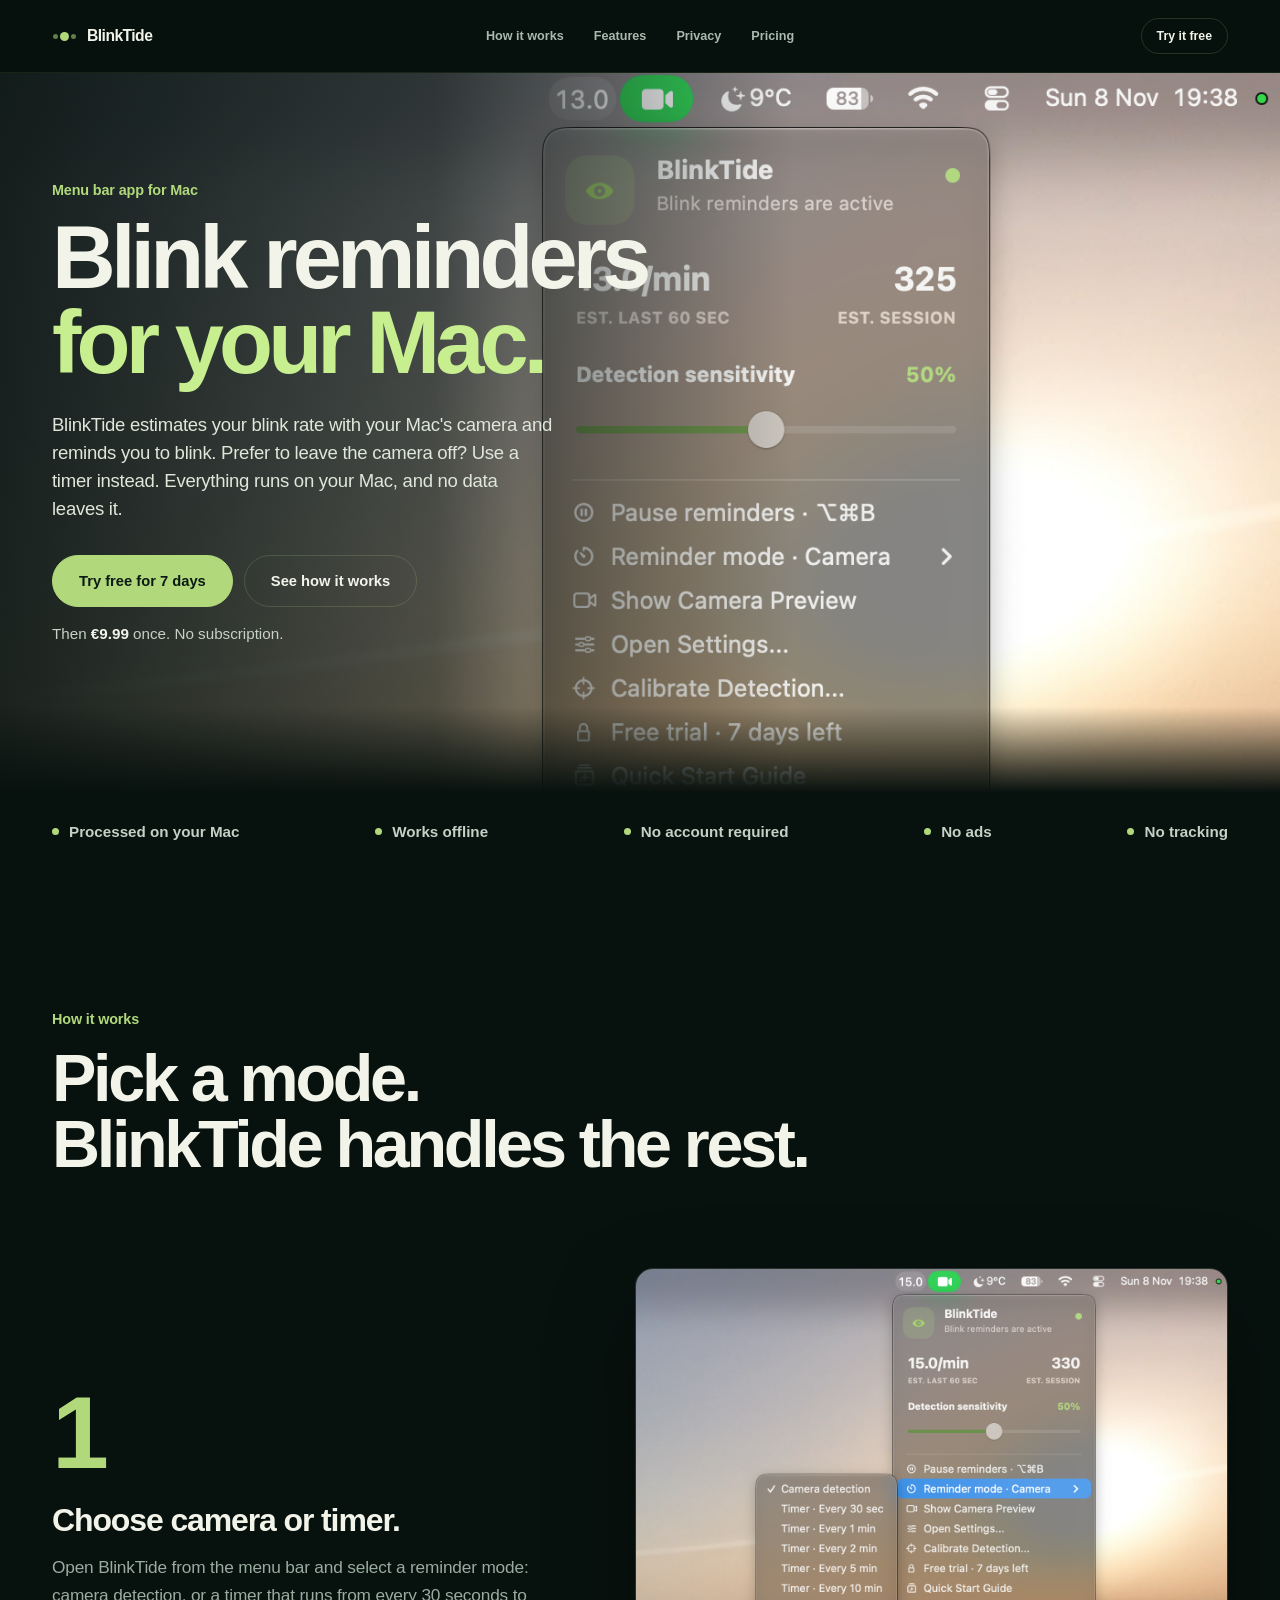
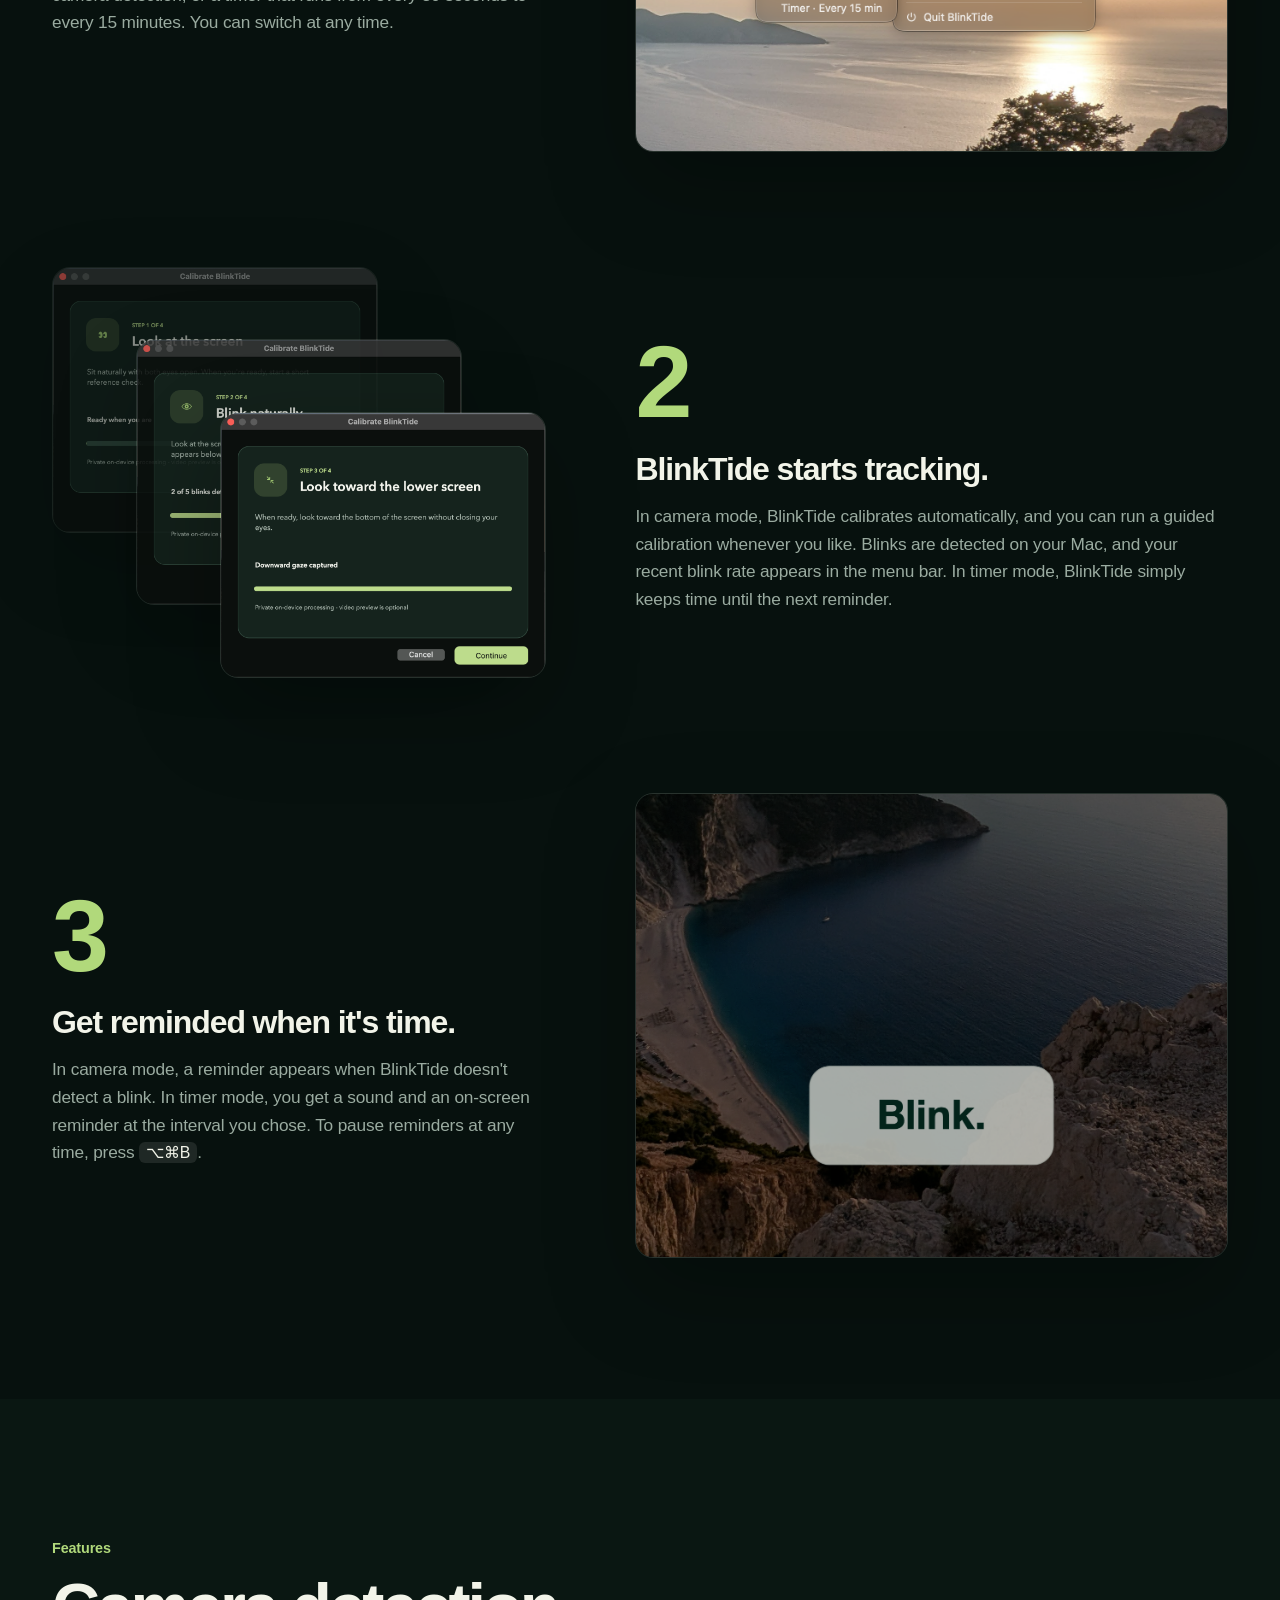
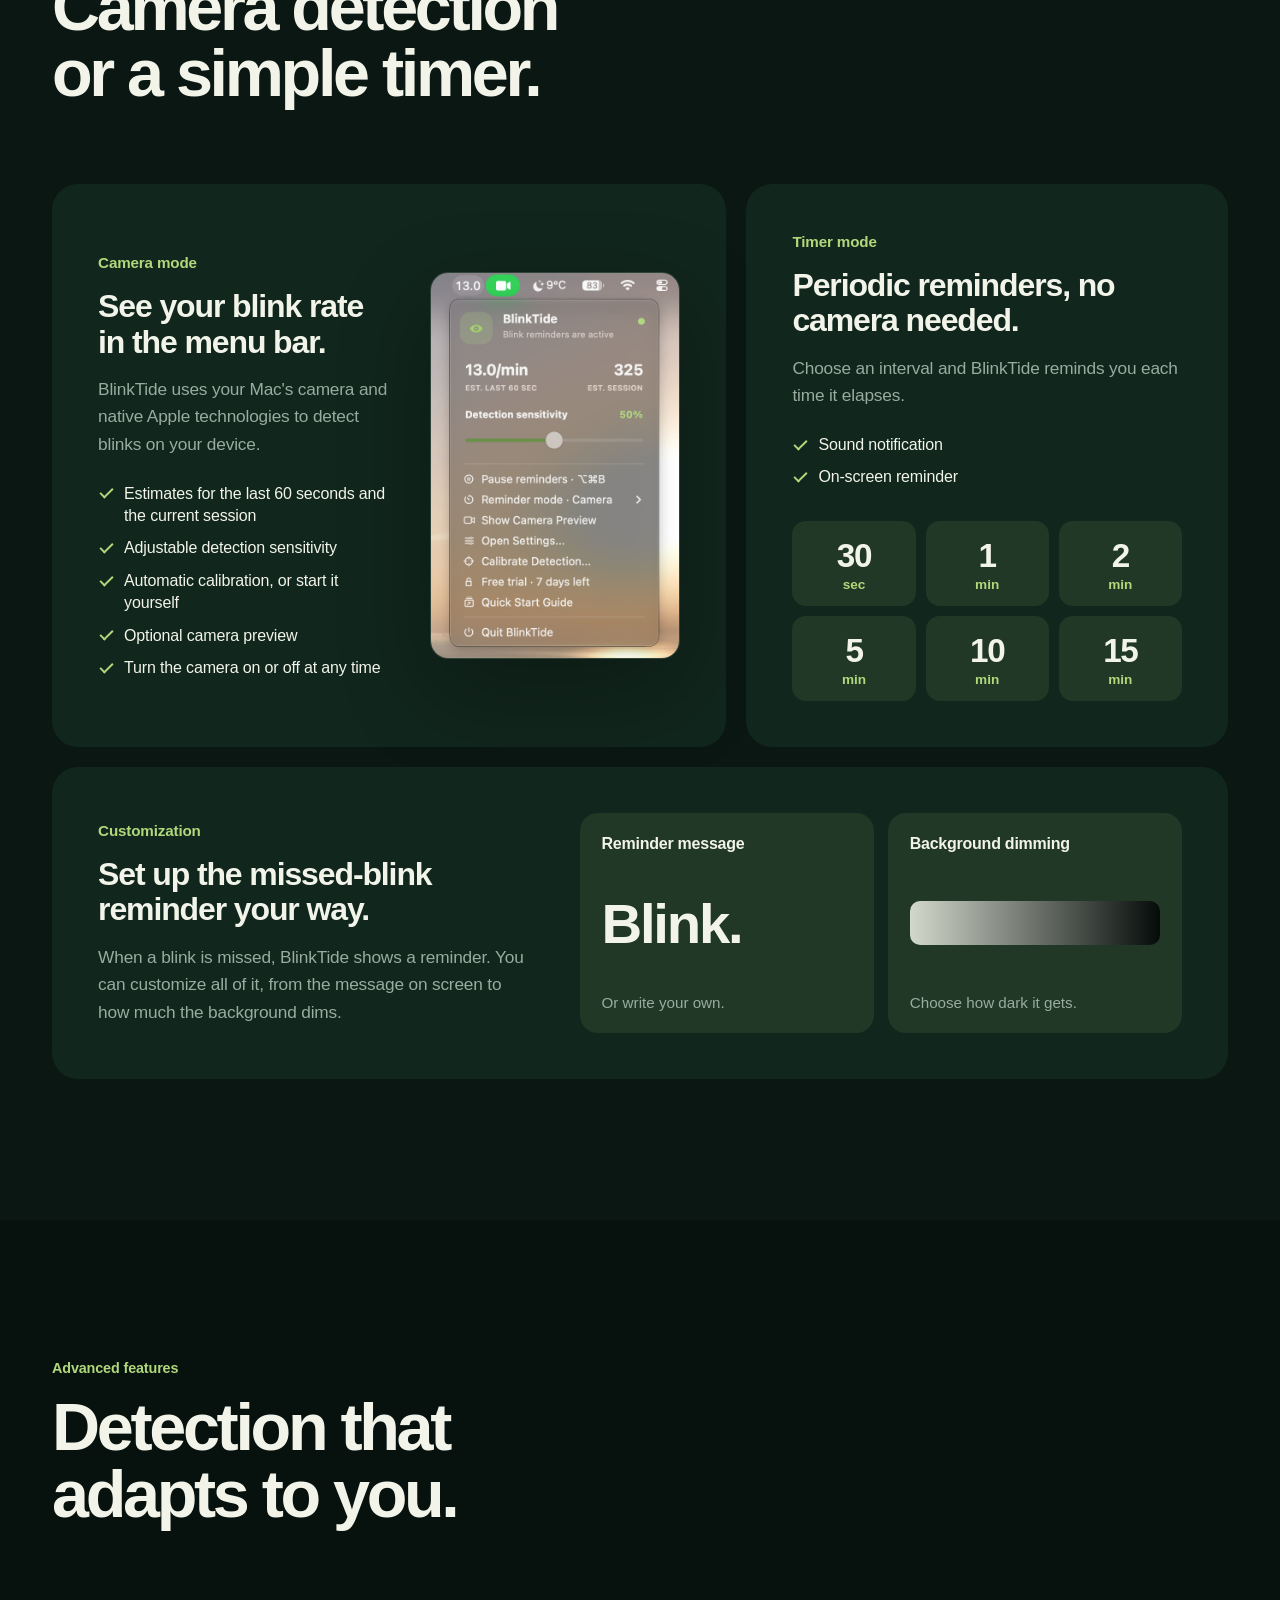
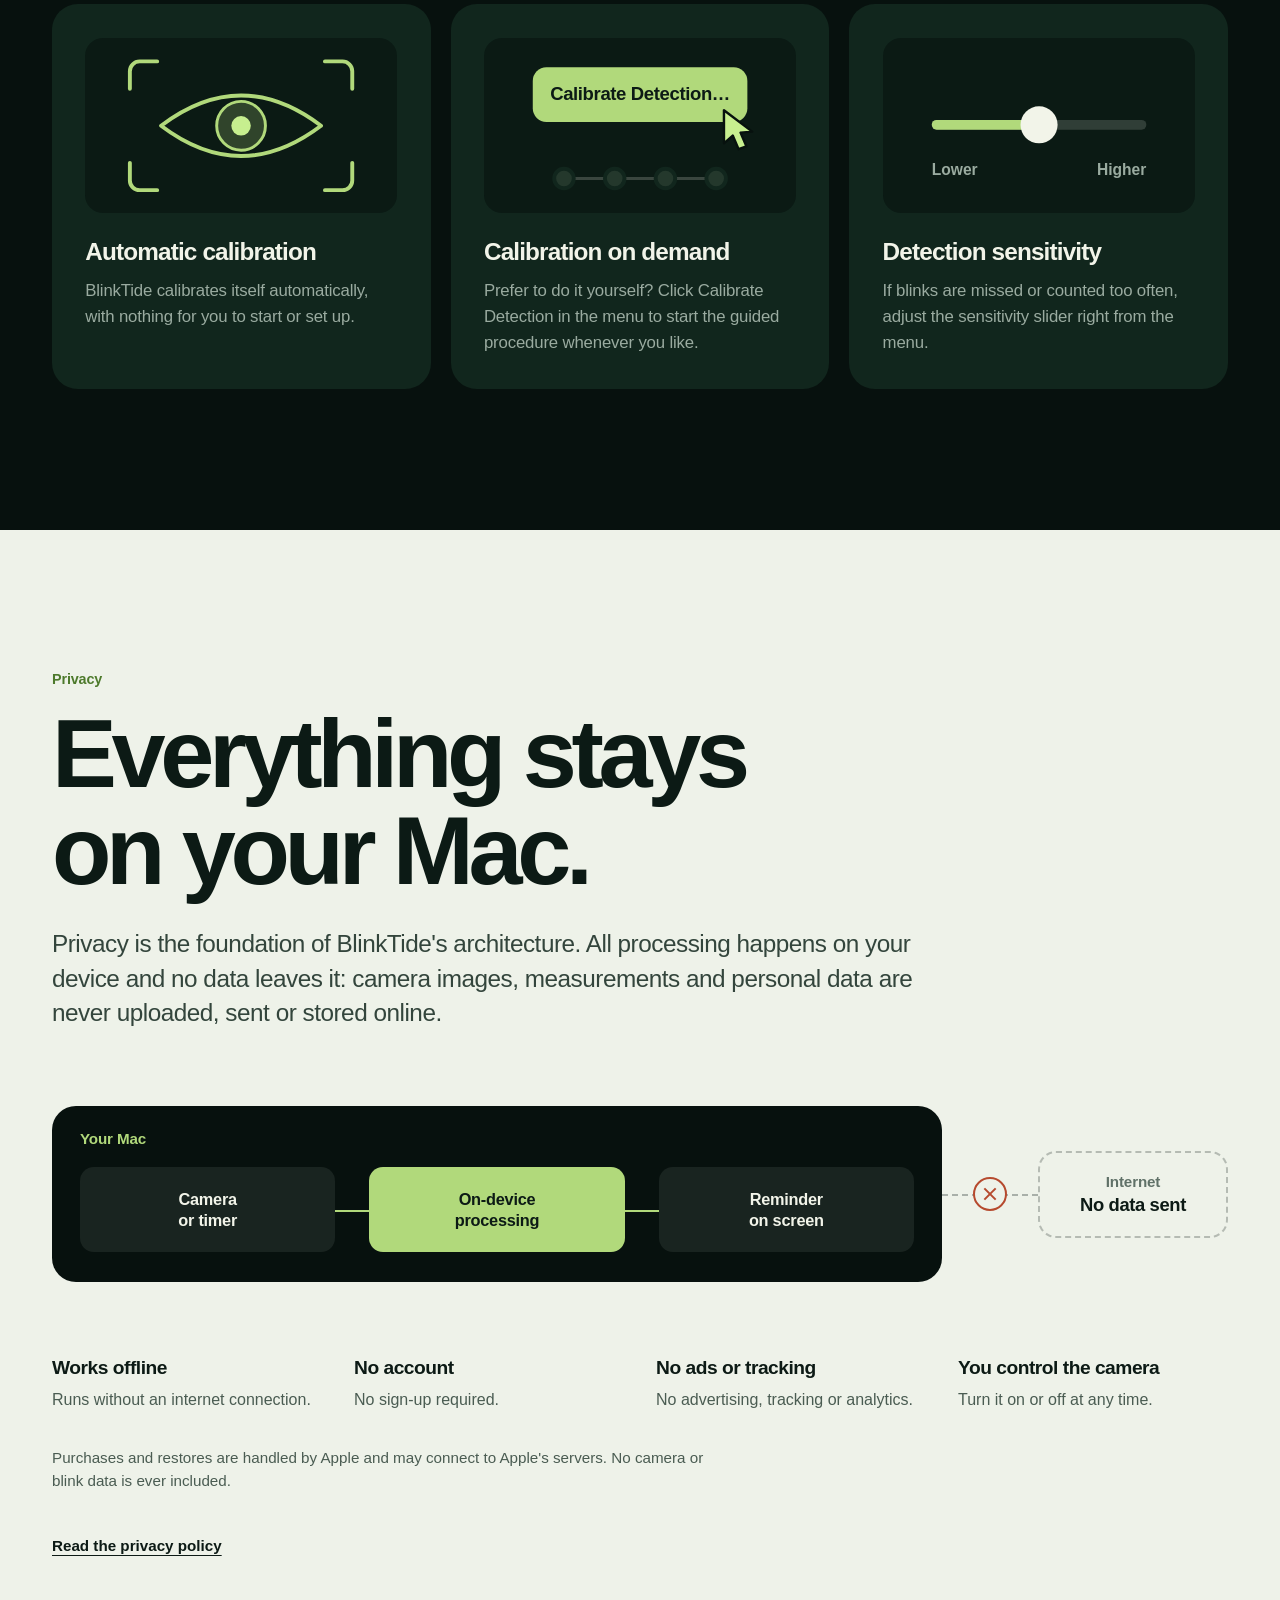
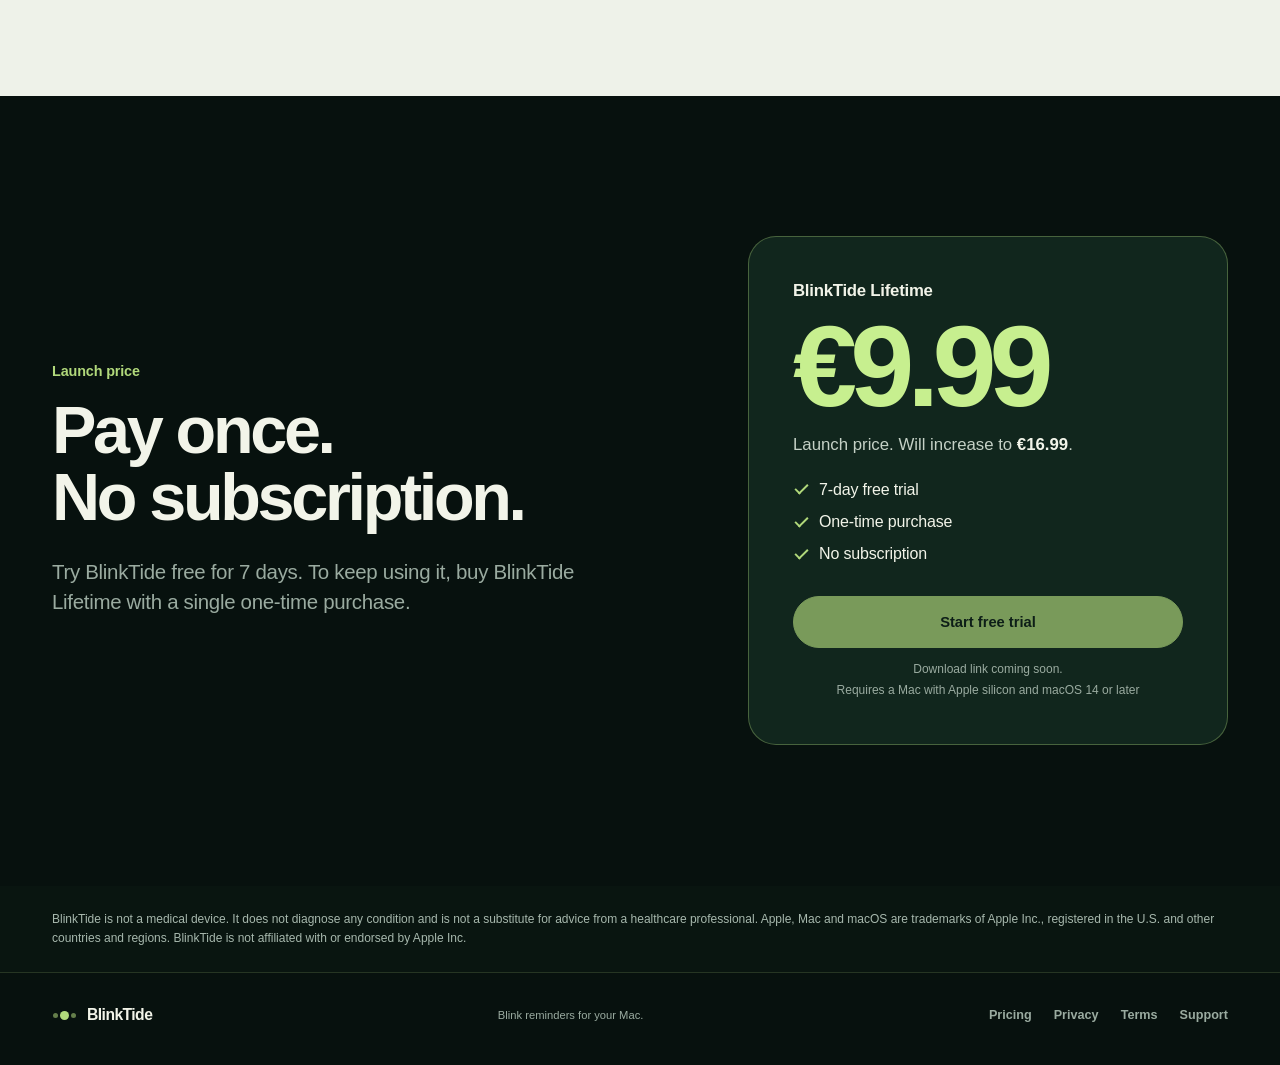
==== commit 7f9d0885: "Improve the site on phones Serve a lighter, dedicated hero crop on small screens and skip the remind" ====
--- a/index.html
+++ b/index.html
@@ -31,8 +31,8 @@
   <main id="main">
     <section class="stage" aria-labelledby="hero-title">
       <div class="stage-screen">
-        <img class="stage-menu" src="assets/screens/desktop-menu.png" width="3750" height="2159" fetchpriority="high" alt="The BlinkTide menu open on a Mac desktop, showing 13 blinks per minute over the last 60 seconds and 325 in the current session.">
-        <img class="stage-blink" src="assets/screens/desktop-blink.png" width="3750" height="2159" loading="lazy" alt="">
+        <picture><source media="(max-width: 820px)" srcset="assets/screens/hero-mobile.png" width="1400" height="1250"><img class="stage-menu" src="assets/screens/desktop-menu.png" width="3750" height="2159" fetchpriority="high" alt="The BlinkTide menu open on a Mac desktop, showing 13 blinks per minute over the last 60 seconds and 325 in the current session."></picture>
+        <picture><source media="(max-width: 820px)" srcset="[data-uri]"><img class="stage-blink" src="assets/screens/desktop-blink.png" width="3750" height="2159" loading="lazy" alt=""></picture>
       </div>
       <div class="container stage-copy">
         <p class="kicker">Menu bar app for Mac</p>
--- a/assets/site.css
+++ b/assets/site.css
@@ -518,3 +518,17 @@
 @media (max-width: 470px) {
   .download-section { padding: 60px 0; }
 }
+
+/* Phone layout: room to read, and links that are easy to tap. */
+html { -webkit-text-size-adjust: 100%; text-size-adjust: 100%; }
+@media (max-width: 740px) {
+  .site-header { position: static; }
+  .site-header .brand { min-height: 44px; }
+  .site-header .nav-links { padding: 0 0 6px; row-gap: 0; }
+  .site-header .nav-links a { align-items: center; display: inline-flex; font-size: .88rem; min-height: 44px; padding: 0; }
+  .site-header .nav-cta { font-size: .82rem; min-height: 44px; padding: 0 16px; }
+  .footer-layout .brand { min-height: 44px; }
+  .footer-layout p { font-size: .85rem; }
+  .footer-links { flex-wrap: wrap; gap: 0 24px; }
+  .footer-links a { align-items: center; display: inline-flex; font-size: .88rem; min-height: 44px; }
+}
--- a/assets/home.css
+++ b/assets/home.css
@@ -151,9 +151,9 @@
   .stage::after { display: none; }
   .stage-copy { order: 1; padding-bottom: 36px; padding-top: 52px; }
   .home h1 { font-size: clamp(3rem, 14.5vw, 5.4rem); }
-  /* Below this width the desktop is cropped and zoomed on the menu so it stays readable. */
-  .stage-screen { height: 380px; order: 2; overflow: hidden; position: relative; }
-  .stage-screen img { height: auto; inset: 0 0 auto auto; max-width: none; object-fit: fill; width: 270%; }
+  /* Below this width a dedicated, lighter crop of the menu replaces the full desktop. */
+  .stage-screen { order: 2; position: relative; }
+  .stage-screen img { height: min(90vw, 440px); inset: auto; object-position: right top; position: static; }
   .stage-blink { display: none; }
   .promise-strip { justify-content: flex-start; }
   .step { grid-template-columns: 1fr; }
@@ -162,6 +162,12 @@
   .flow-cut { height: 76px; }
   .flow-cut::before { border-left: 2px dashed rgba(12, 26, 21, .3); border-top: 0; bottom: 0; left: 50%; right: auto; top: 0; }
   .flow-out { align-self: stretch; }
+}
+
+@media (max-width: 740px) {
+  /* The phone header scrolls away (see site.css), so anchors need no offset for it. */
+  .home section[id] { scroll-margin-top: 12px; }
+  .privacy-more { padding: 12px 0; }
 }
 
 @media (max-width: 560px) {
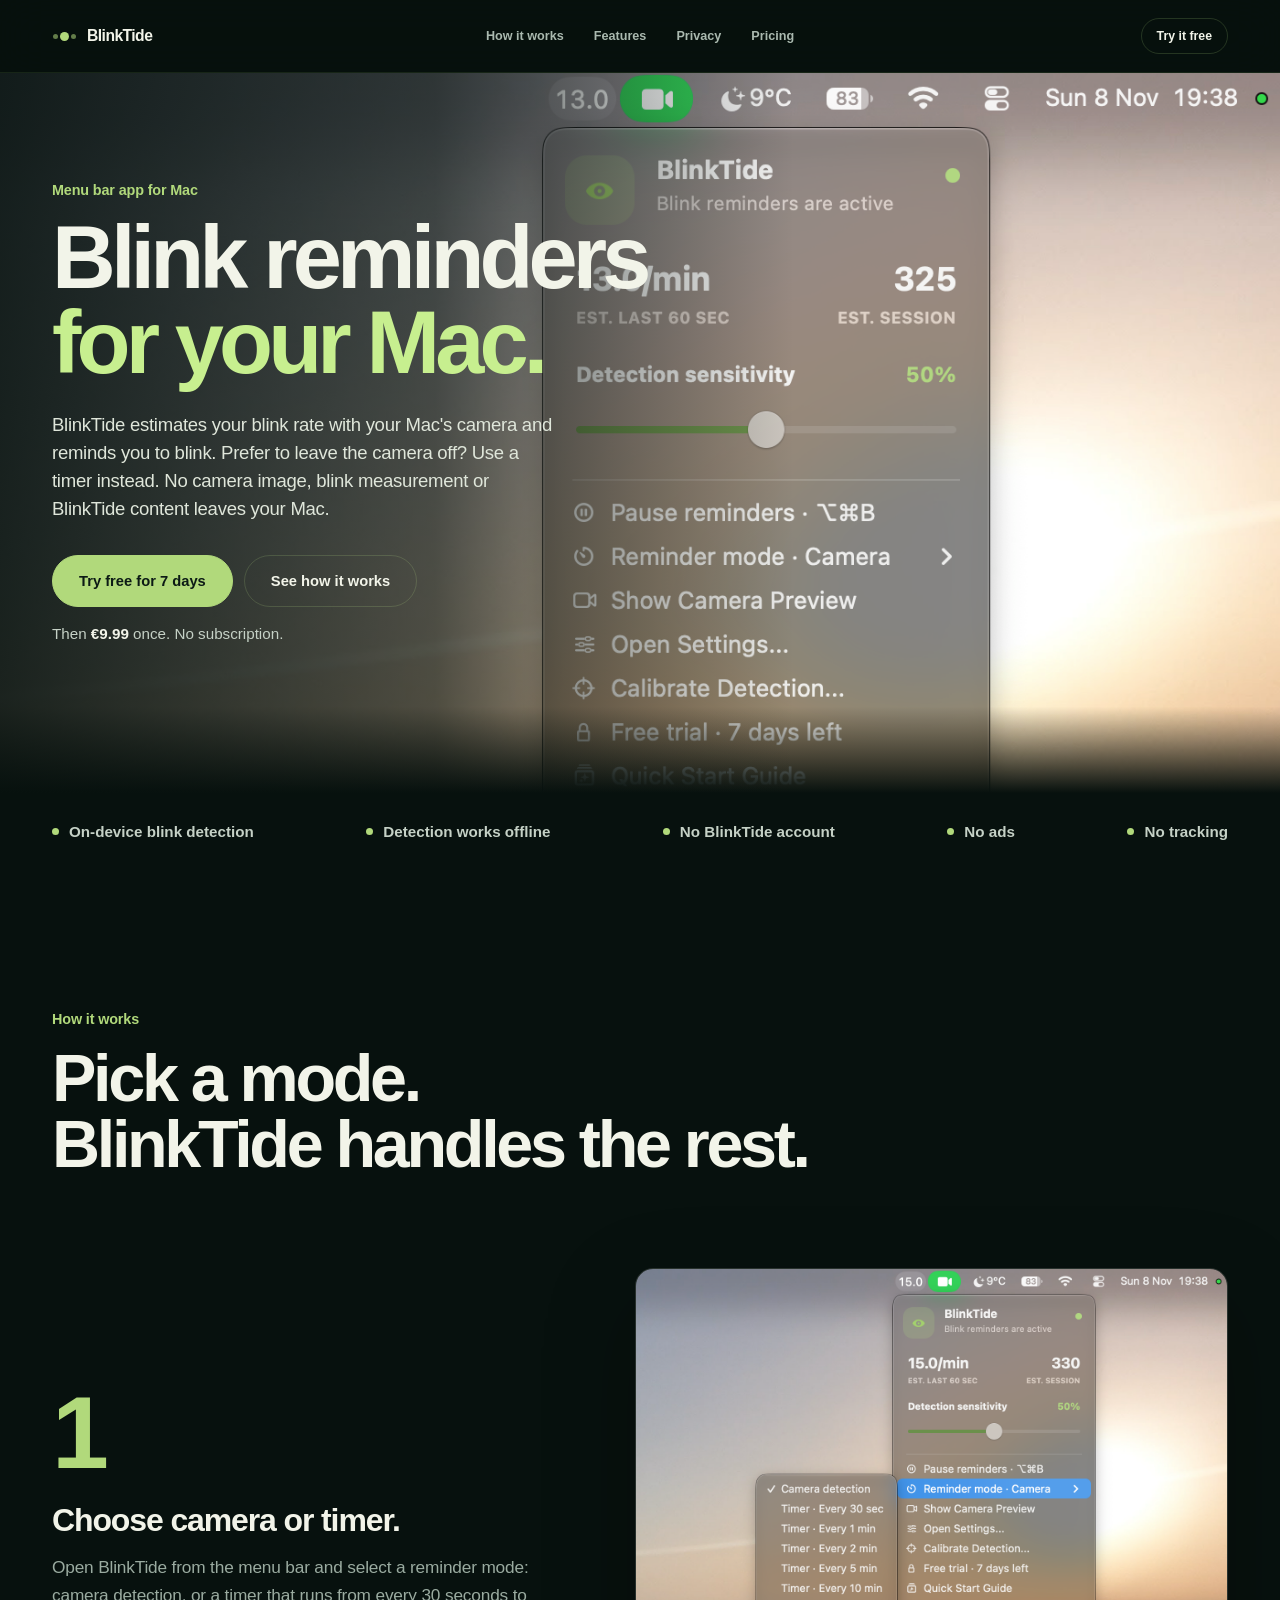
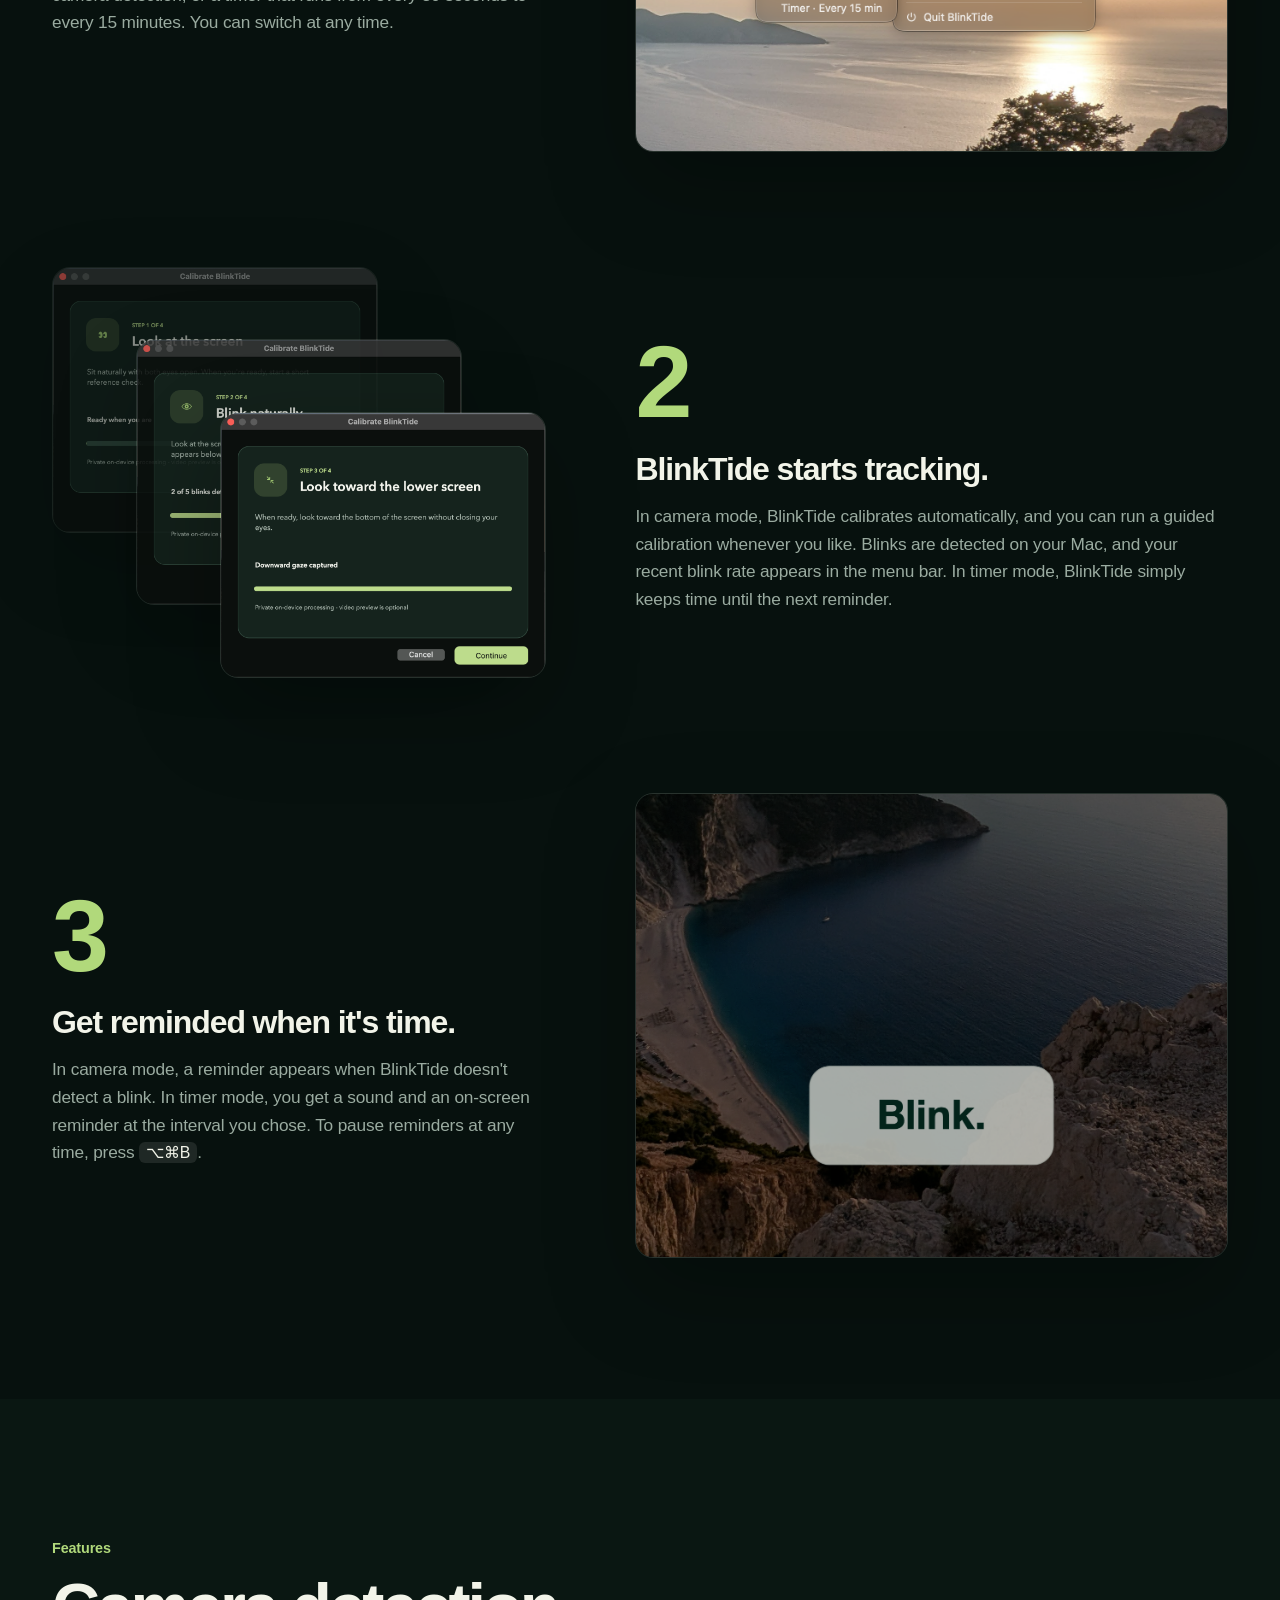
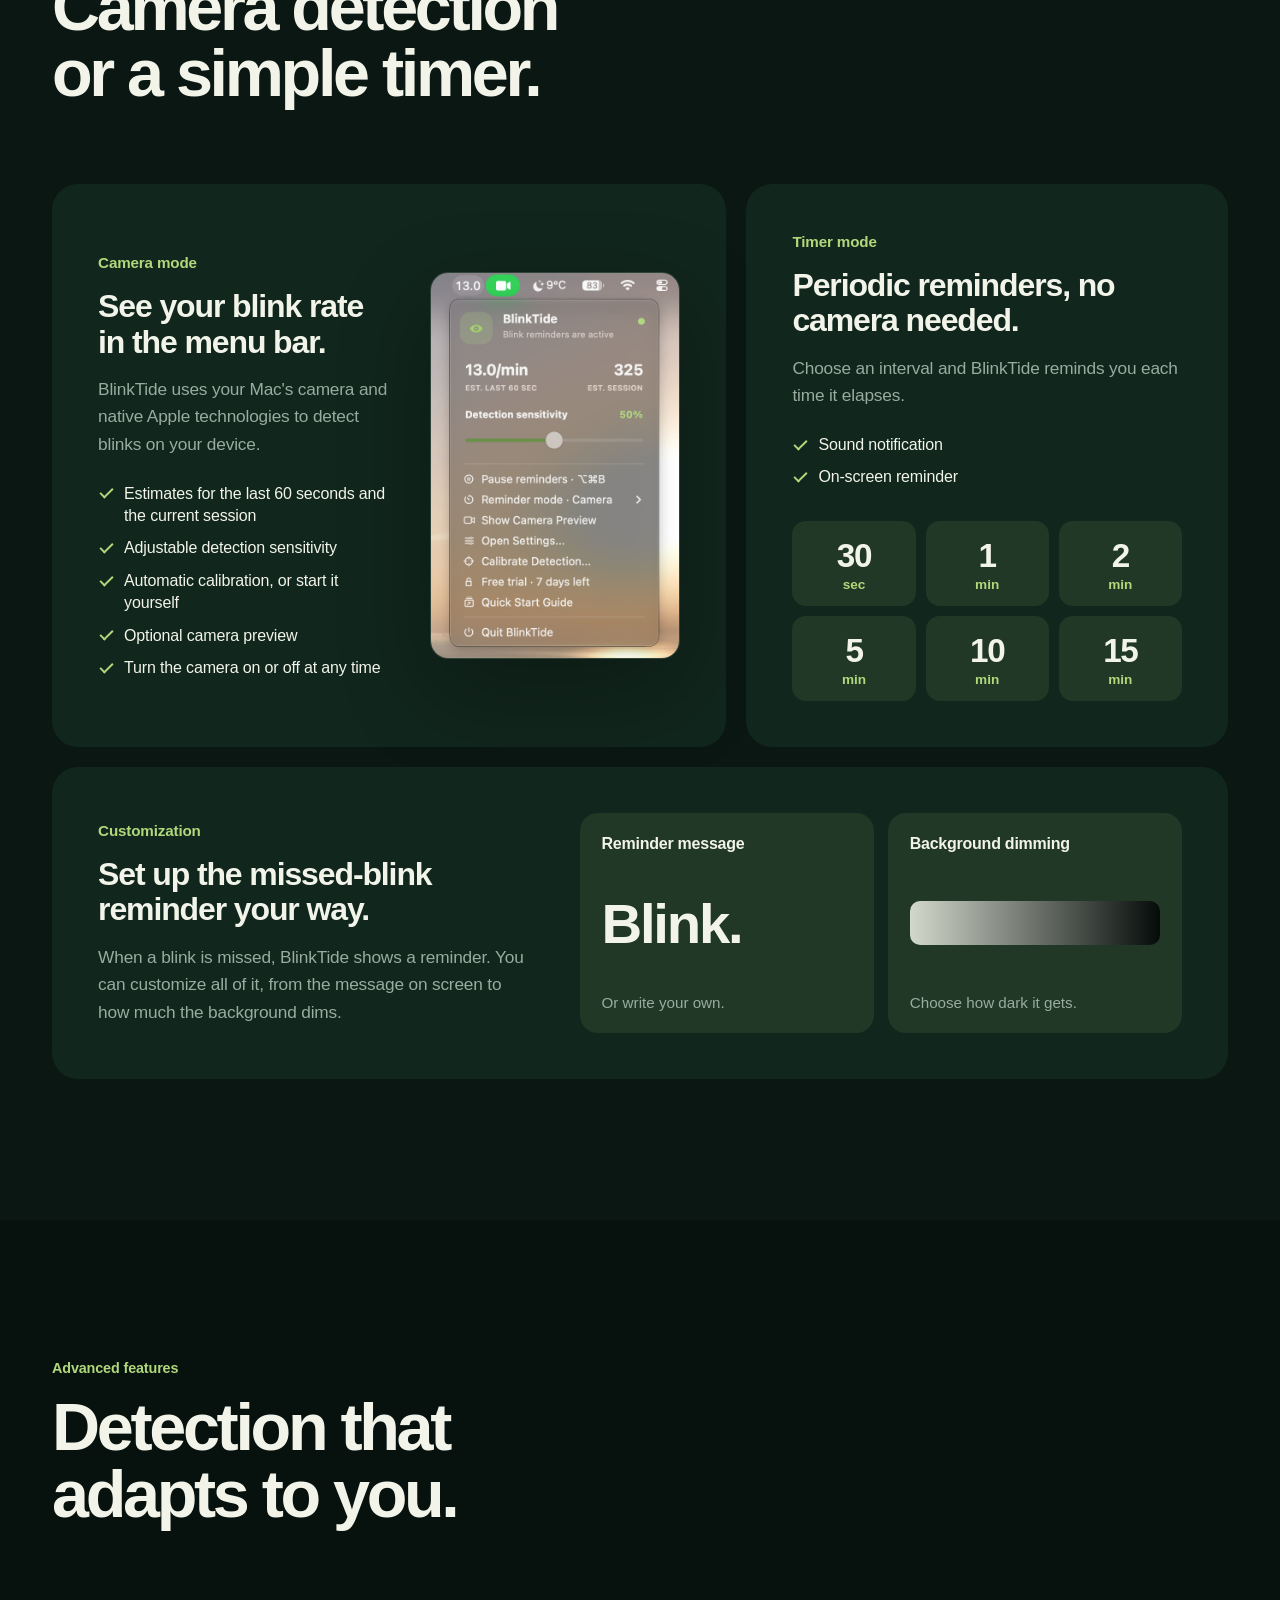
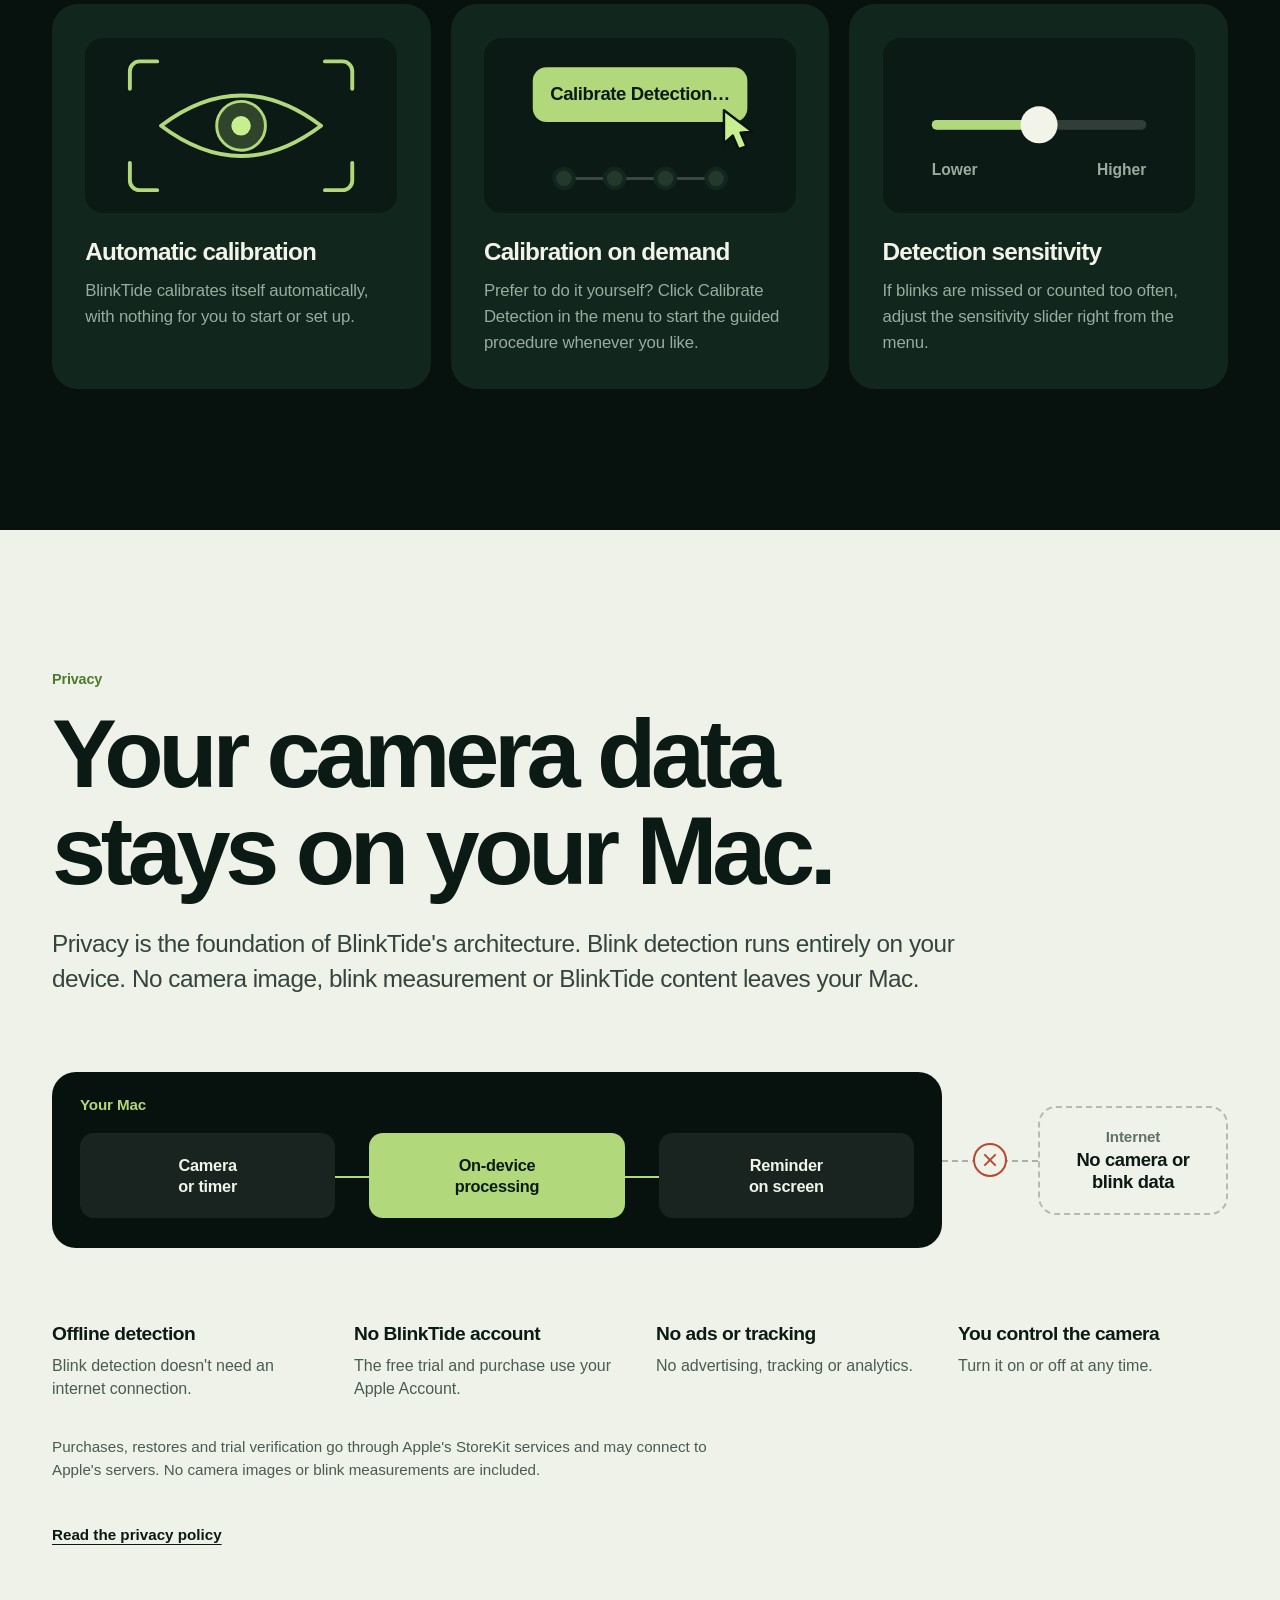
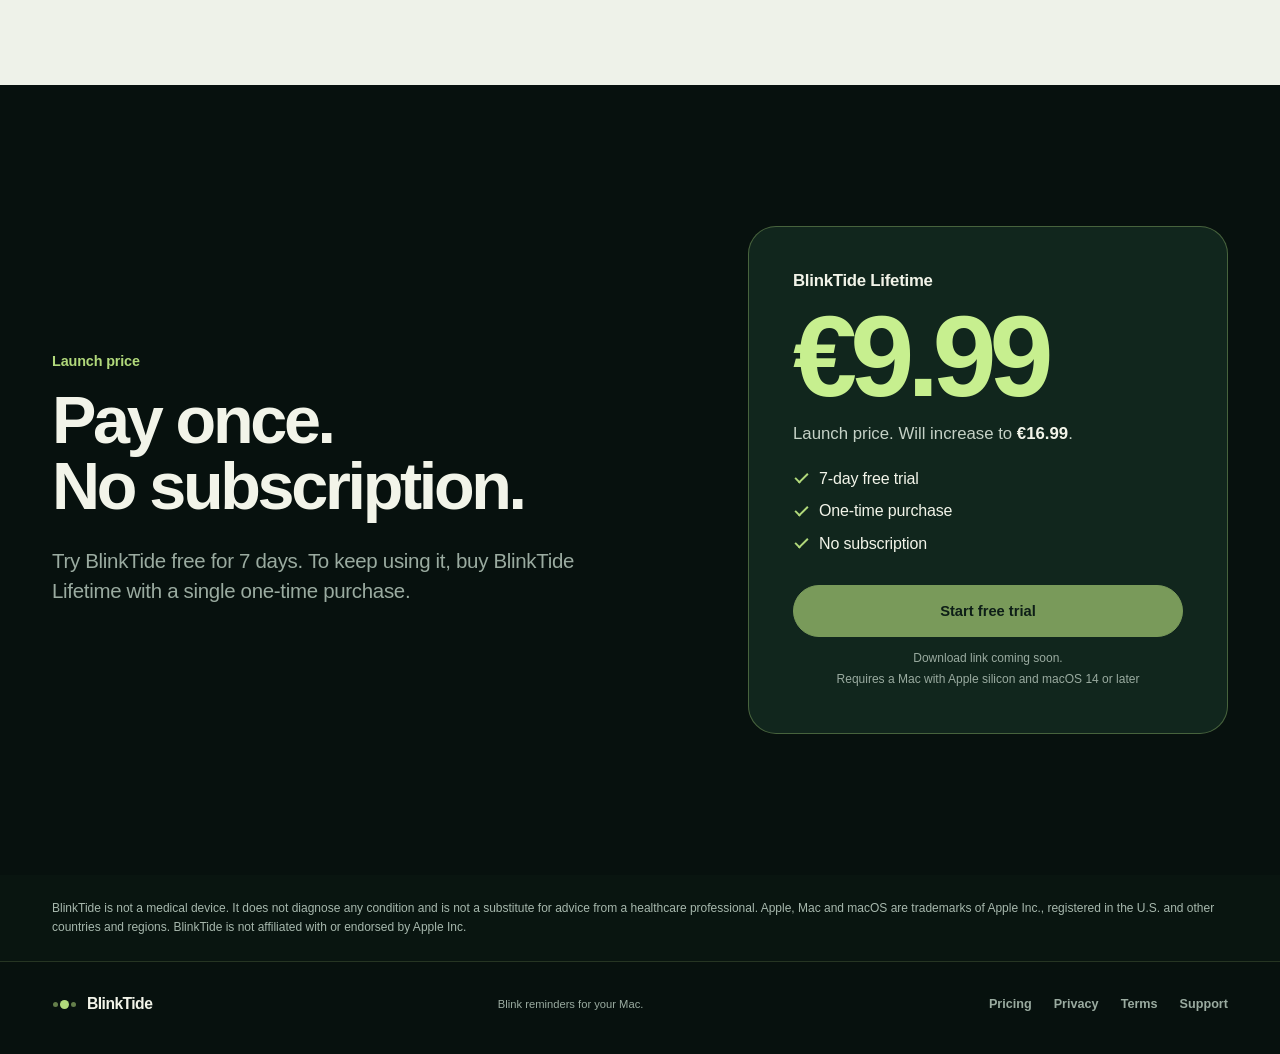
==== commit a3ed4791: "Clarify data claims, trial handling and website privacy Limit the homepage claim to camera images, b" ====
--- a/index.html
+++ b/index.html
@@ -3,16 +3,16 @@
 <head>
   <meta charset="utf-8">
   <meta name="viewport" content="width=device-width, initial-scale=1">
-  <meta name="description" content="BlinkTide is a Mac menu bar app that reminds you to blink, using your camera or a simple timer. All processing happens on your Mac and no data leaves it. Free for 7 days, then €9.99 once.">
+  <meta name="description" content="BlinkTide is a Mac menu bar app that reminds you to blink, using your camera or a simple timer. No camera image, blink measurement or BlinkTide content leaves your Mac. Free for 7 days, then €9.99 once.">
   <meta name="theme-color" content="#07110e">
   <meta property="og:type" content="website">
   <meta property="og:locale" content="en_US">
   <meta property="og:title" content="BlinkTide · Blink reminders for your Mac">
-  <meta property="og:description" content="Camera-based blink detection or a simple timer, right in your menu bar. All processing stays on your Mac. Free for 7 days, then €9.99 once.">
+  <meta property="og:description" content="Camera-based blink detection or a simple timer, right in your menu bar. Blink detection runs on your Mac. Free for 7 days, then €9.99 once.">
   <meta property="og:image" content="https://blinktide.kerny.it/assets/og-blinktide.jpg">
   <meta name="twitter:card" content="summary_large_image">
   <meta name="twitter:title" content="BlinkTide · Blink reminders for your Mac">
-  <meta name="twitter:description" content="Camera-based blink detection or a simple timer, right in your menu bar. All processing stays on your Mac. Free for 7 days, then €9.99 once.">
+  <meta name="twitter:description" content="Camera-based blink detection or a simple timer, right in your menu bar. Blink detection runs on your Mac. Free for 7 days, then €9.99 once.">
   <meta name="twitter:image" content="https://blinktide.kerny.it/assets/og-blinktide.jpg">
   <title>BlinkTide · Blink reminders for your Mac</title>
   <link rel="stylesheet" href="assets/site.css">
@@ -37,7 +37,7 @@
       <div class="container stage-copy">
         <p class="kicker">Menu bar app for Mac</p>
         <h1 id="hero-title">Blink reminders<br><span>for your Mac.</span></h1>
-        <p class="stage-lead">BlinkTide estimates your blink rate with your Mac's camera and reminds you to blink. Prefer to leave the camera off? Use a timer instead. Everything runs on your Mac, and no data leaves it.</p>
+        <p class="stage-lead">BlinkTide estimates your blink rate with your Mac's camera and reminds you to blink. Prefer to leave the camera off? Use a timer instead. No camera image, blink measurement or BlinkTide content leaves your Mac.</p>
         <div class="hero-actions">
           <a class="button" href="#pricing">Try free for 7 days</a>
           <a class="button ghost" href="#how-it-works">See how it works</a>
@@ -47,9 +47,9 @@
     </section>
 
     <ul class="promise-strip container" aria-label="At a glance">
-      <li>Processed on your Mac</li>
-      <li>Works offline</li>
-      <li>No account required</li>
+      <li>On-device blink detection</li>
+      <li>Detection works offline</li>
+      <li>No BlinkTide account</li>
       <li>No ads</li>
       <li>No tracking</li>
     </ul>
@@ -211,10 +211,10 @@
     <section class="section privacy" id="privacy" aria-labelledby="privacy-title">
       <div class="container">
         <p class="kicker">Privacy</p>
-        <h2 id="privacy-title">Everything stays<br>on your Mac.</h2>
-        <p class="privacy-lead">Privacy is the foundation of BlinkTide's architecture. All processing happens on your device and no data leaves it: camera images, measurements and personal data are never uploaded, sent or stored online.</p>
-
-        <div class="flow" role="img" aria-label="Diagram: camera or timer, on-device processing and reminders all happen inside your Mac. No data is sent to the internet.">
+        <h2 id="privacy-title">Your camera data<br>stays on your Mac.</h2>
+        <p class="privacy-lead">Privacy is the foundation of BlinkTide's architecture. Blink detection runs entirely on your device. No camera image, blink measurement or BlinkTide content leaves your Mac.</p>
+
+        <div class="flow" role="img" aria-label="Diagram: camera or timer, on-device processing and reminders all happen inside your Mac. No camera images or blink measurements are sent to the internet.">
           <div class="flow-mac">
             <span class="flow-label">Your Mac</span>
             <div class="flow-nodes">
@@ -224,16 +224,16 @@
             </div>
           </div>
           <div class="flow-cut"><i></i></div>
-          <div class="flow-out"><span class="flow-label">Internet</span><strong>No data sent</strong></div>
+          <div class="flow-out"><span class="flow-label">Internet</span><strong>No camera or blink data</strong></div>
         </div>
 
         <ul class="privacy-list">
-          <li><strong>Works offline</strong>Runs without an internet connection.</li>
-          <li><strong>No account</strong>No sign-up required.</li>
+          <li><strong>Offline detection</strong>Blink detection doesn't need an internet connection.</li>
+          <li><strong>No BlinkTide account</strong>The free trial and purchase use your Apple Account.</li>
           <li><strong>No ads or tracking</strong>No advertising, tracking or analytics.</li>
           <li><strong>You control the camera</strong>Turn it on or off at any time.</li>
         </ul>
-        <p class="privacy-note">Purchases and restores are handled by Apple and may connect to Apple's servers. No camera or blink data is ever included.</p>
+        <p class="privacy-note">Purchases, restores and trial verification go through Apple's StoreKit services and may connect to Apple's servers. No camera images or blink measurements are included.</p>
         <a class="privacy-more" href="privacy/">Read the privacy policy</a>
       </div>
     </section>
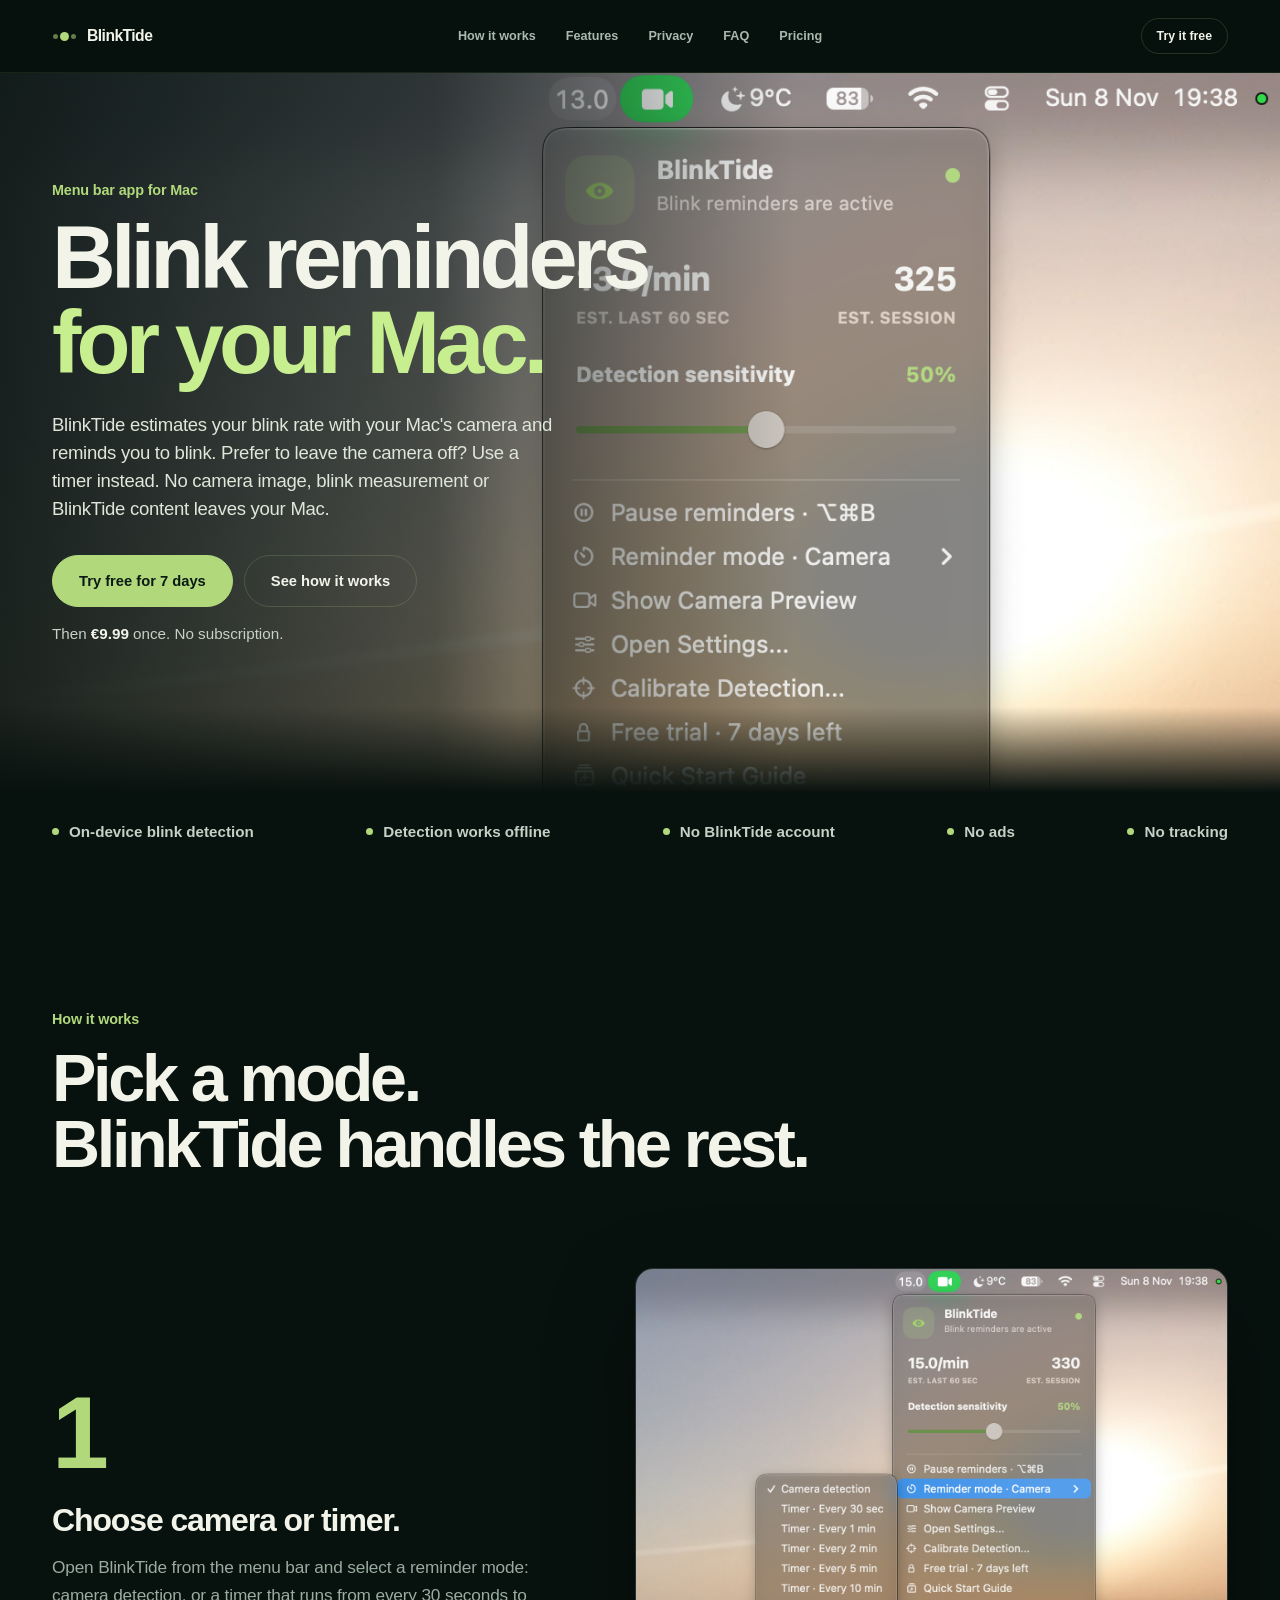
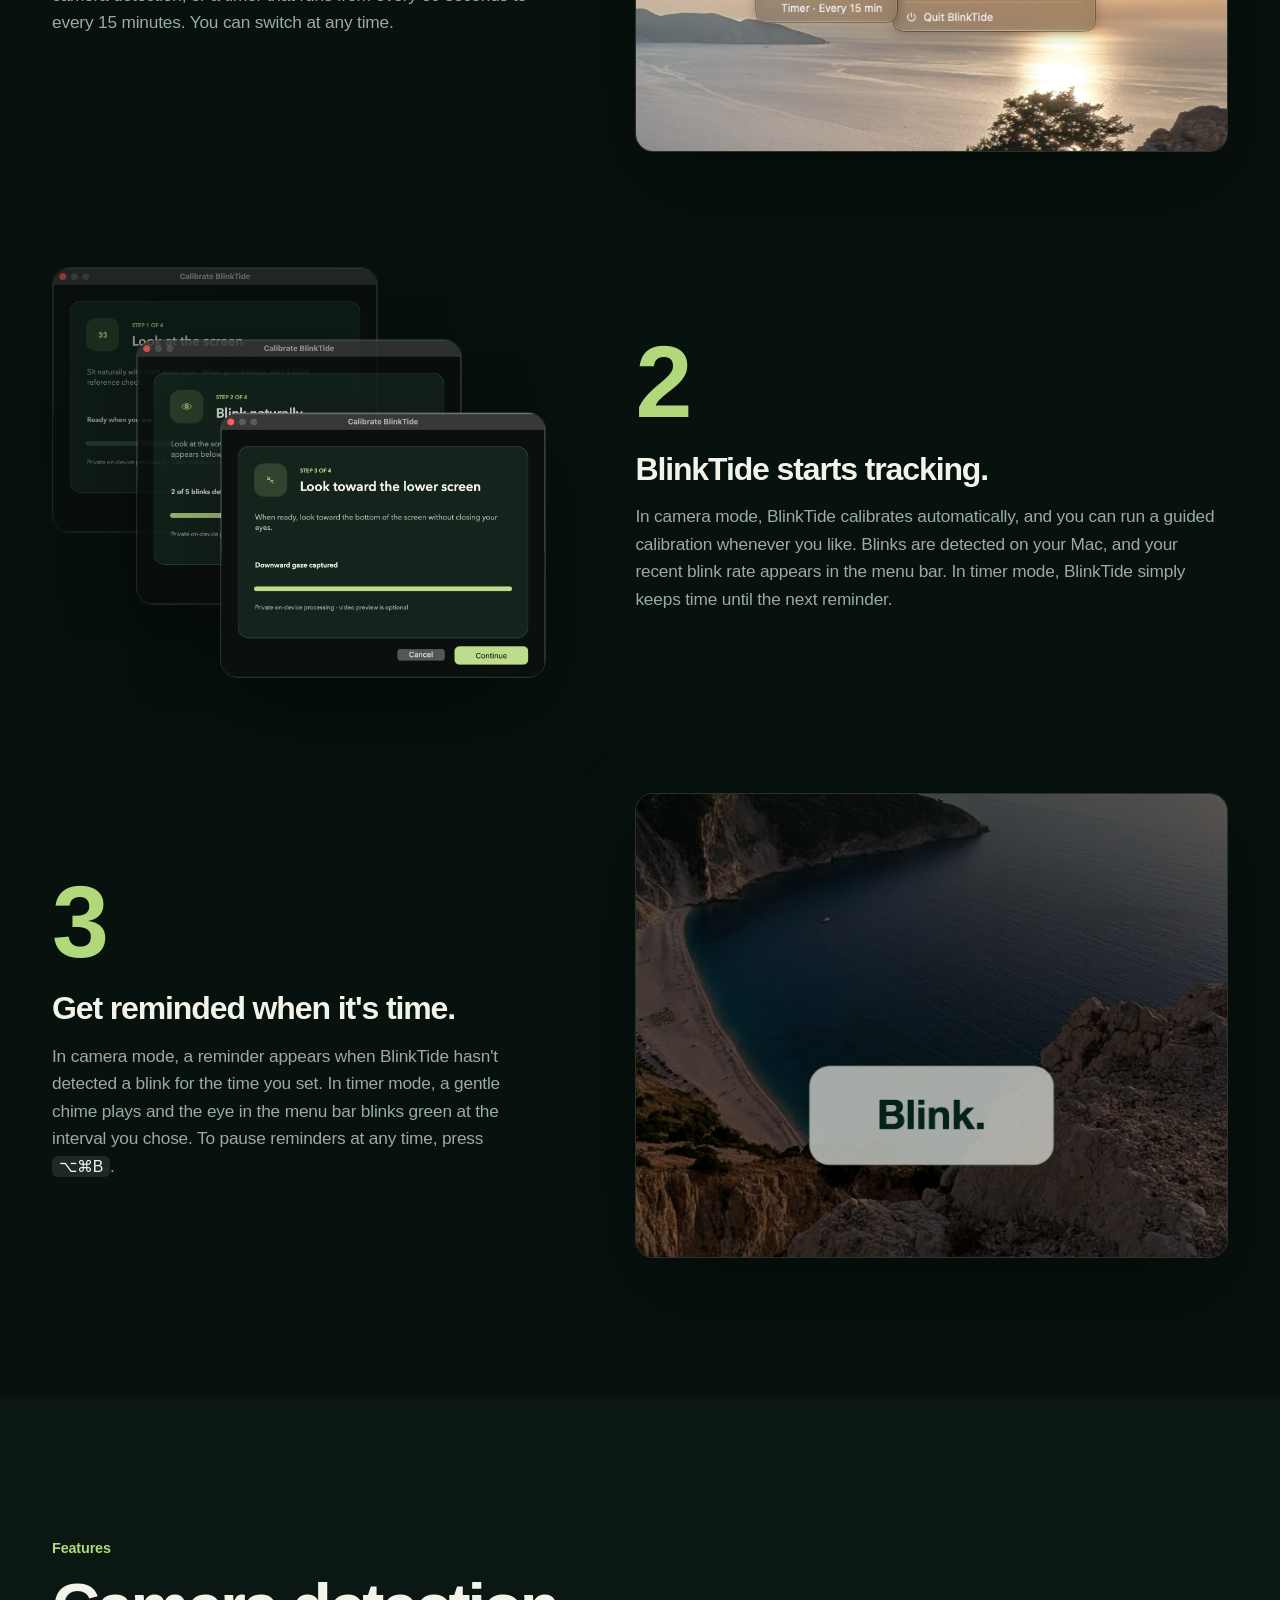
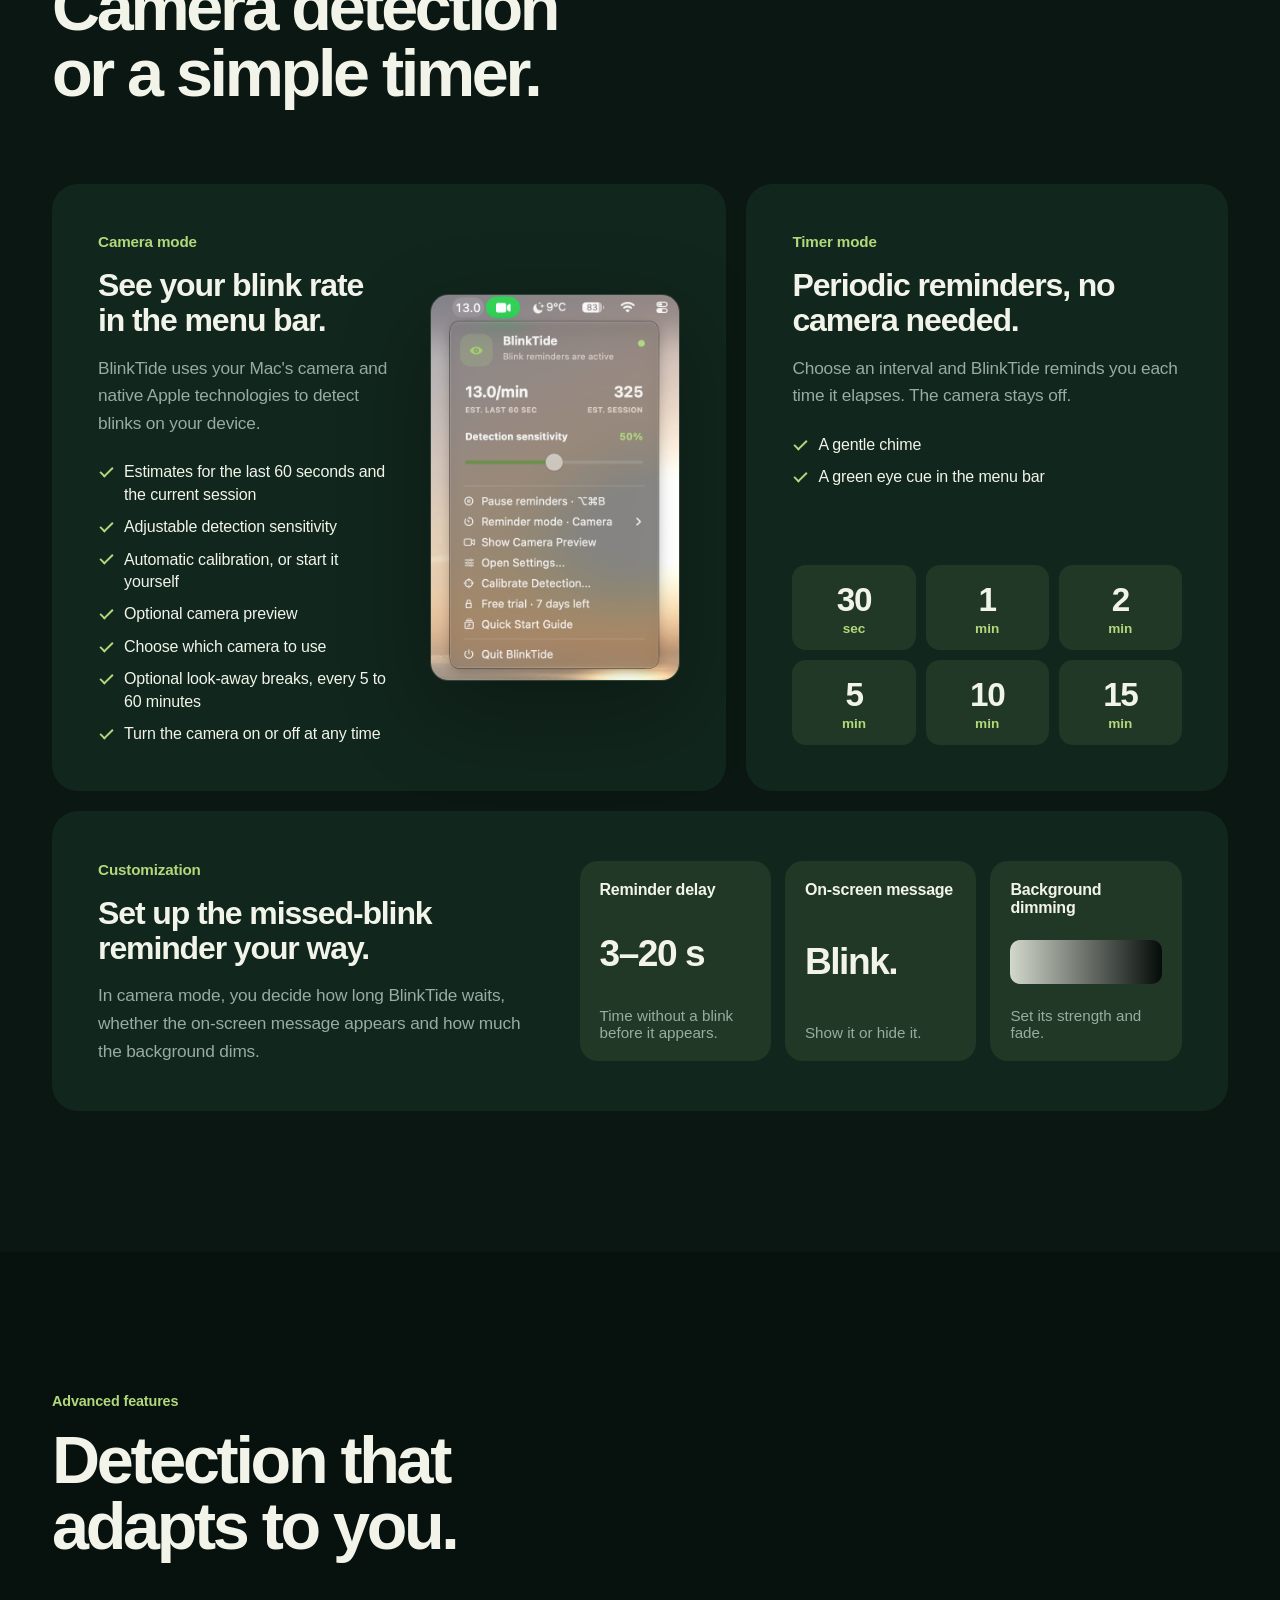
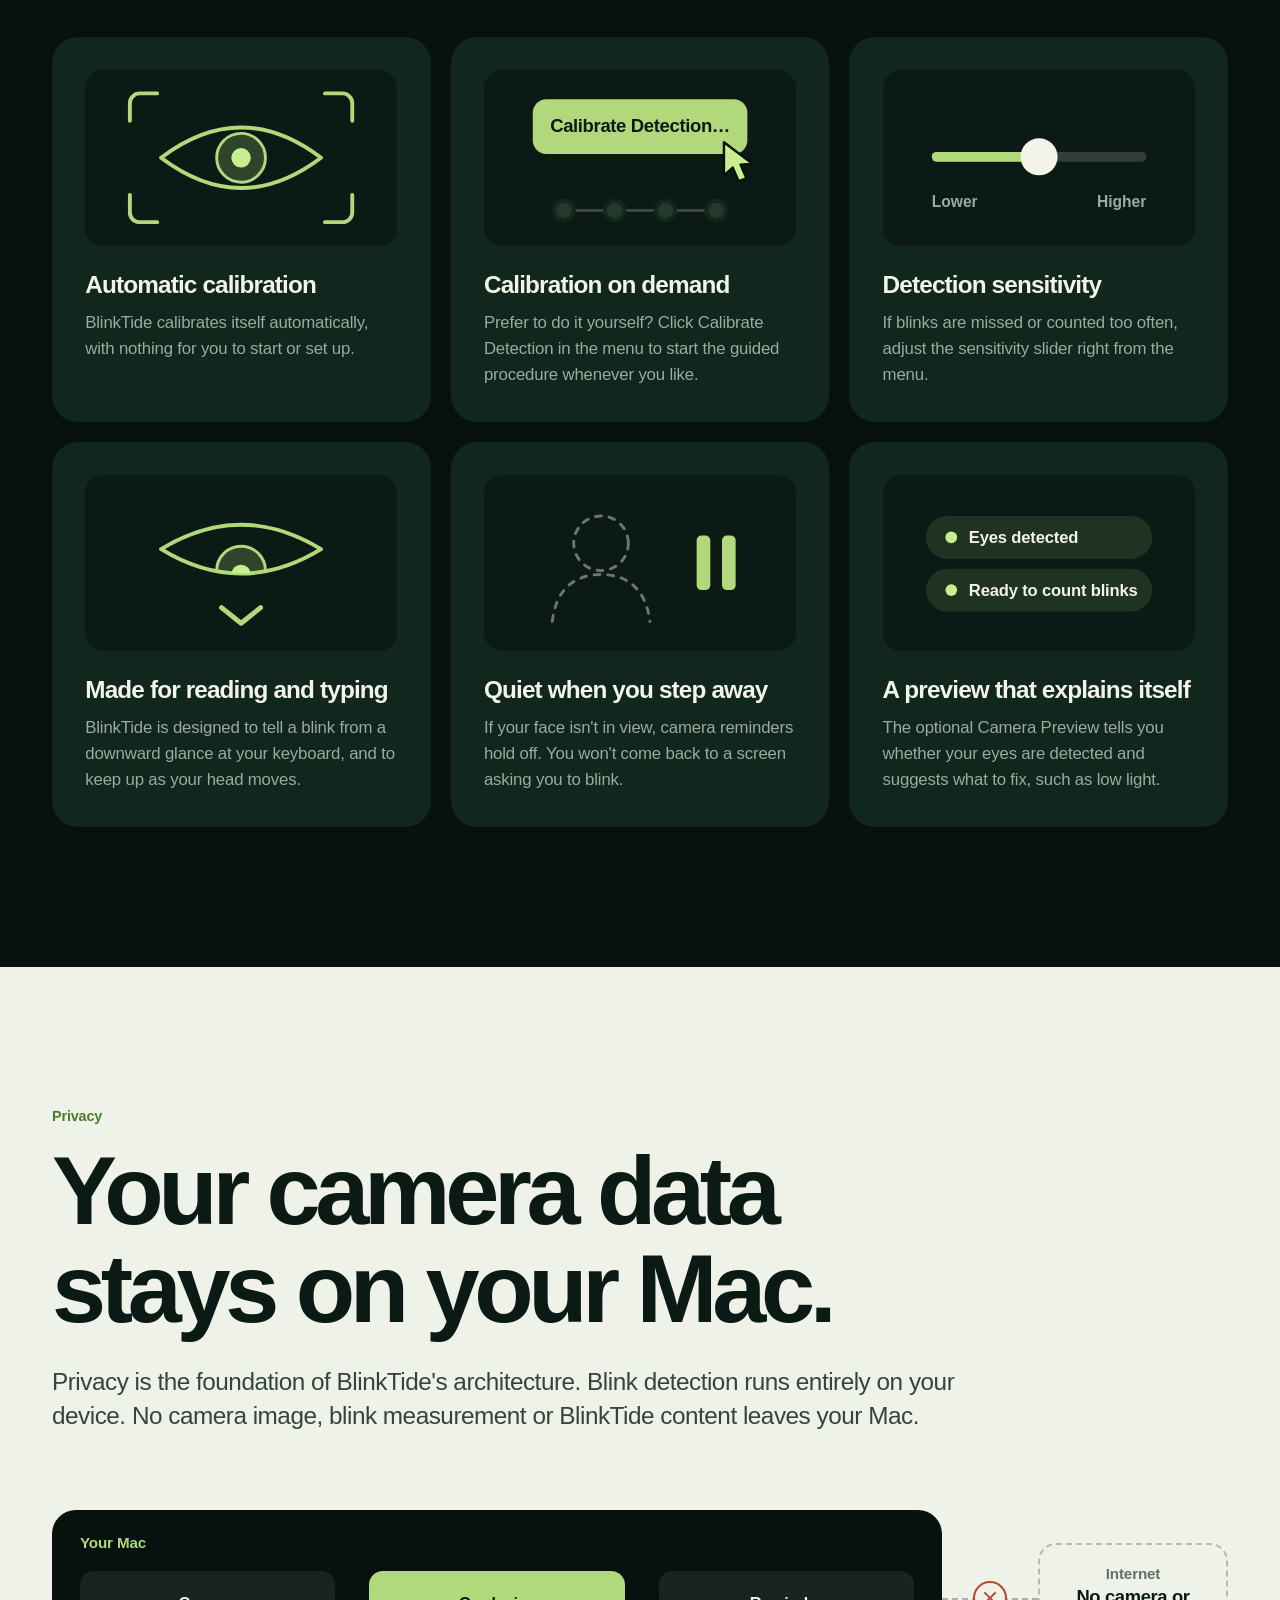
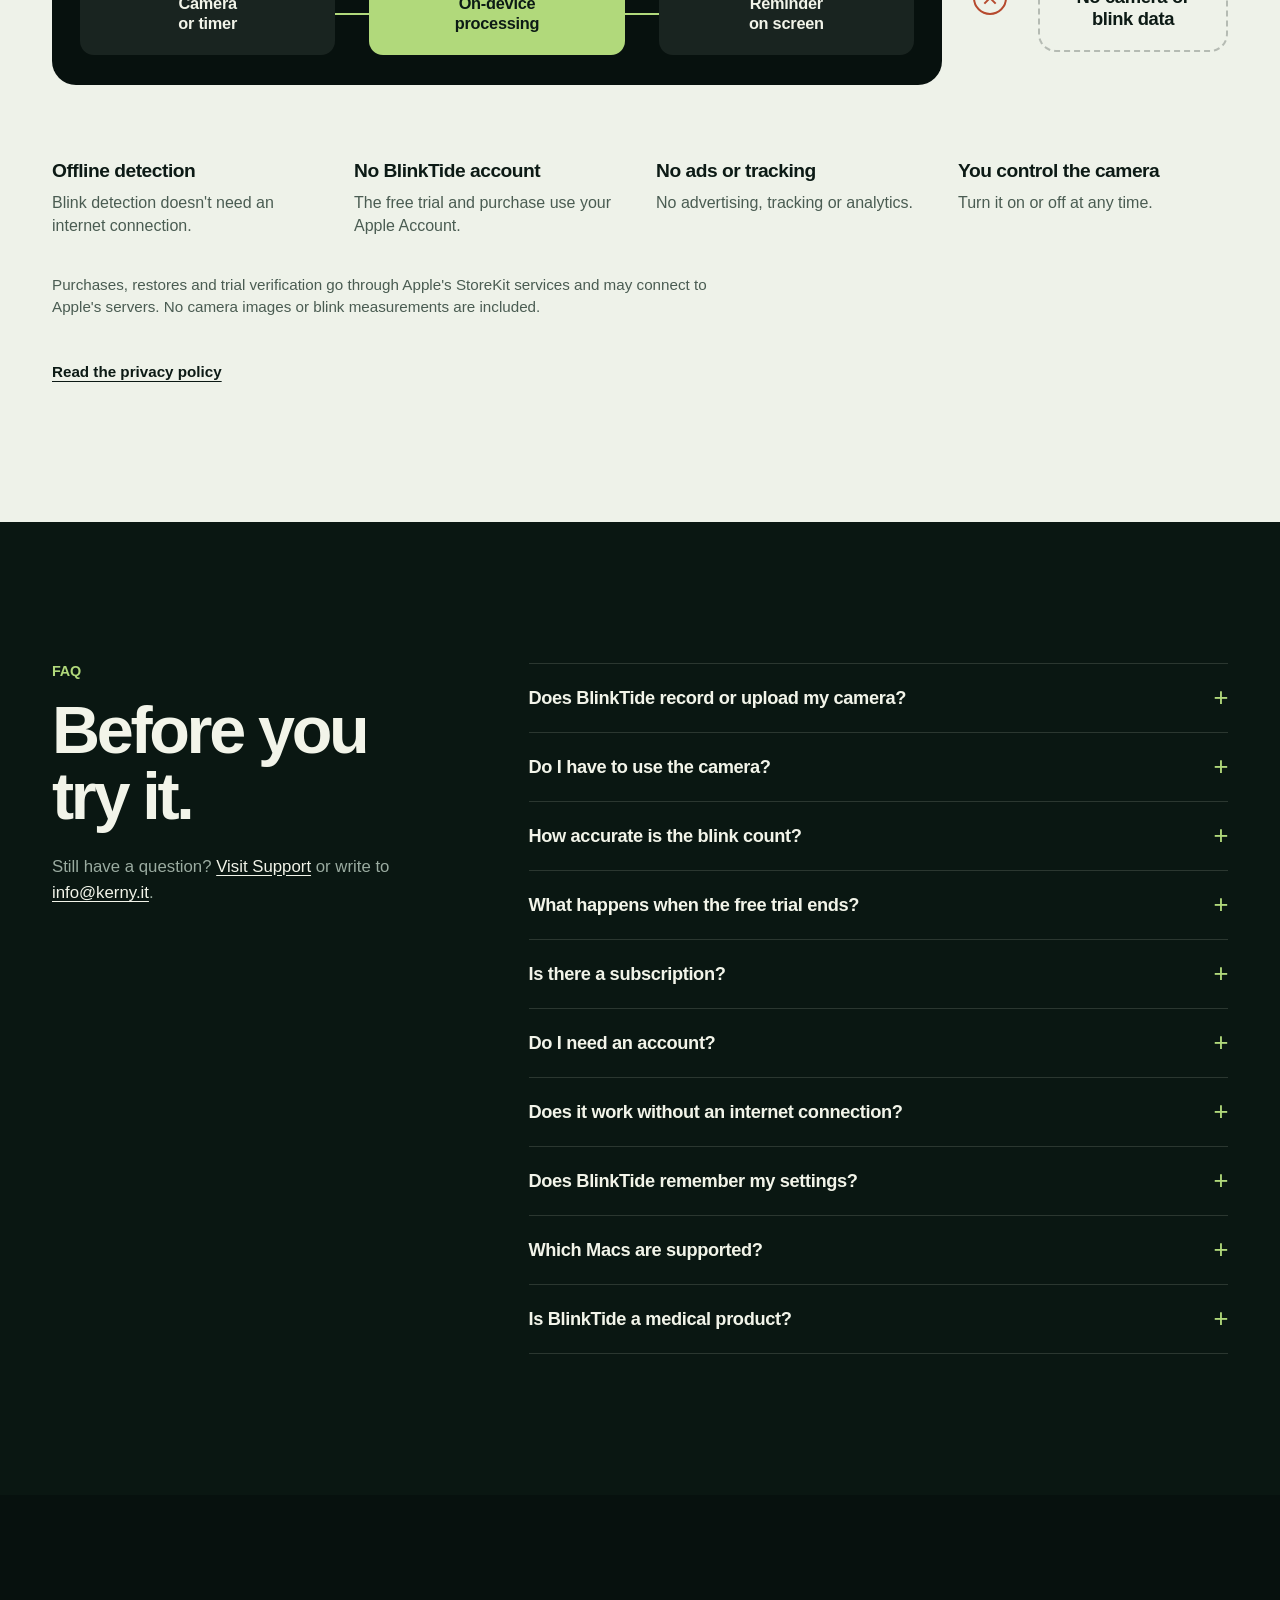
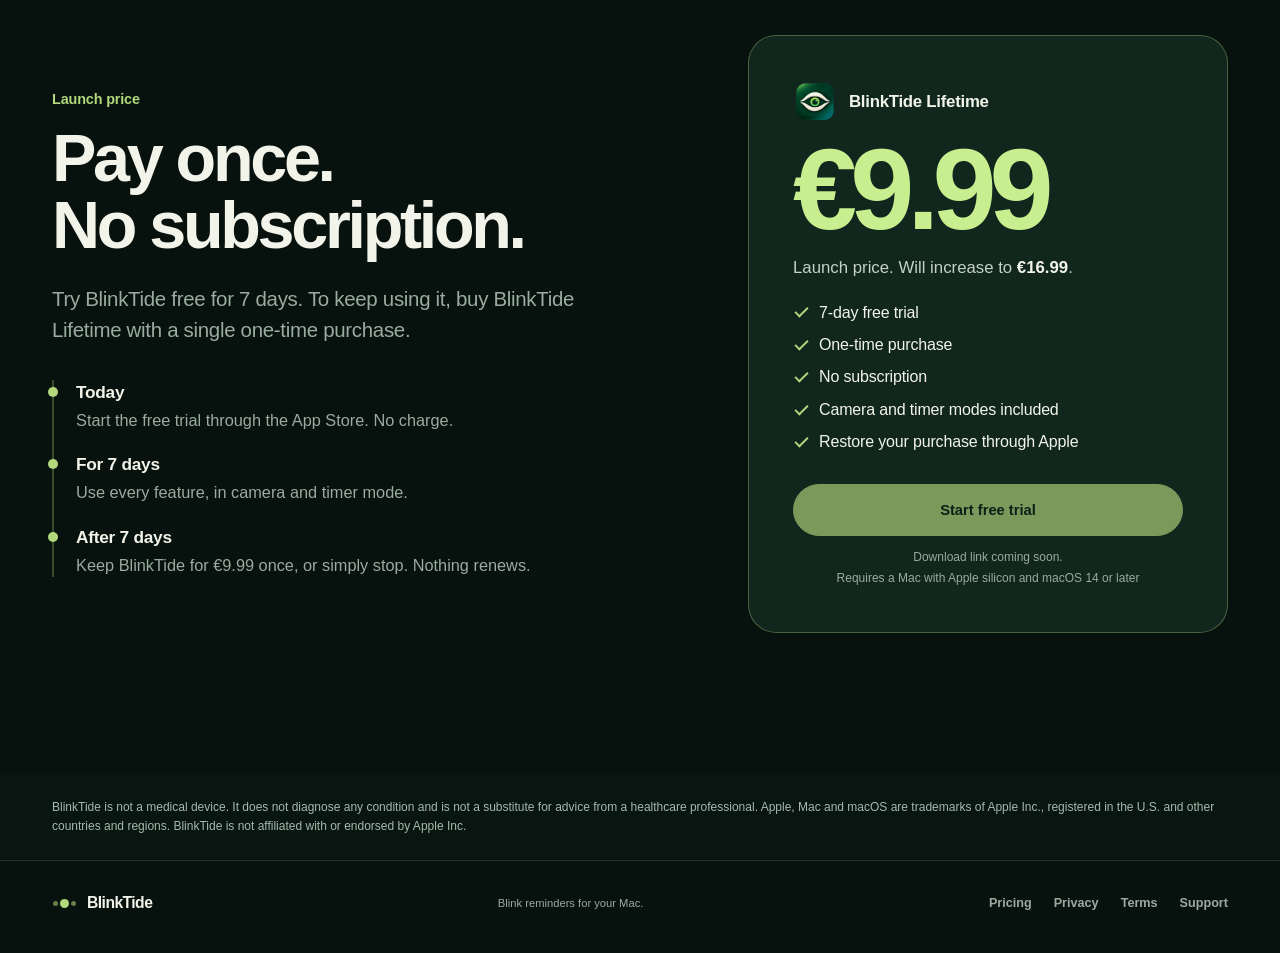
==== commit 6e17e77f: "Add verified features, FAQ and trial timeline to the site Describe reminder settings and timer cues " ====
--- a/index.html
+++ b/index.html
@@ -15,6 +15,10 @@
   <meta name="twitter:description" content="Camera-based blink detection or a simple timer, right in your menu bar. Blink detection runs on your Mac. Free for 7 days, then €9.99 once.">
   <meta name="twitter:image" content="https://blinktide.kerny.it/assets/og-blinktide.jpg">
   <title>BlinkTide · Blink reminders for your Mac</title>
+  <link rel="canonical" href="https://blinktide.kerny.it/">
+  <link rel="icon" type="image/png" href="assets/favicon.png">
+  <link rel="apple-touch-icon" href="assets/apple-touch-icon.png">
+  <script type="application/ld+json">{"@context": "https://schema.org", "@type": "SoftwareApplication", "name": "BlinkTide", "operatingSystem": "macOS 14 or later (Apple silicon)", "applicationCategory": "UtilitiesApplication", "description": "A Mac menu bar app that reminds you to blink, using on-device camera detection or a simple timer.", "url": "https://blinktide.kerny.it/", "image": "https://blinktide.kerny.it/assets/app-icon.png", "offers": {"@type": "Offer", "price": "9.99", "priceCurrency": "EUR"}}</script>
   <link rel="stylesheet" href="assets/site.css">
   <link rel="stylesheet" href="assets/home.css">
 </head>
@@ -23,7 +27,7 @@
   <header class="site-header">
     <nav class="nav" aria-label="Main navigation">
       <a class="brand" href="./" aria-label="BlinkTide home"><span class="brand-signal" aria-hidden="true"><i></i><i></i><i></i></span><span>BlinkTide</span></a>
-      <div class="nav-links"><a href="#how-it-works">How it works</a><a href="#features">Features</a><a href="#privacy">Privacy</a><a href="#pricing">Pricing</a></div>
+      <div class="nav-links"><a href="#how-it-works">How it works</a><a href="#features">Features</a><a href="#privacy">Privacy</a><a href="#faq">FAQ</a><a href="#pricing">Pricing</a></div>
       <a class="nav-cta conversion-link" href="#pricing">Try it free</a>
     </nav>
   </header>
@@ -86,7 +90,7 @@
             <div class="step-copy">
               <span class="step-number" aria-hidden="true">3</span>
               <h3>Get reminded when it's time.</h3>
-              <p>In camera mode, a reminder appears when BlinkTide doesn't detect a blink. In timer mode, you get a sound and an on-screen reminder at the interval you chose. To pause reminders at any time, press <kbd>⌥⌘B</kbd>.</p>
+              <p>In camera mode, a reminder appears when BlinkTide hasn't detected a blink for the time you set. In timer mode, a gentle chime plays and the eye in the menu bar blinks green at the interval you chose. To pause reminders at any time, press <kbd>⌥⌘B</kbd>.</p>
             </div>
             <figure class="shot"><img src="assets/screens/step-blink.png" width="1382" height="1083" loading="lazy" alt="A dimmed screen with the on-screen reminder Blink at the bottom center."></figure>
           </li>
@@ -110,6 +114,8 @@
                 <li>Adjustable detection sensitivity</li>
                 <li>Automatic calibration, or start it yourself</li>
                 <li>Optional camera preview</li>
+                <li>Choose which camera to use</li>
+                <li>Optional look-away breaks, every 5 to 60 minutes</li>
                 <li>Turn the camera on or off at any time</li>
               </ul>
             </div>
@@ -119,10 +125,10 @@
           <article class="mode mode-timer">
             <p class="mode-tag">Timer mode</p>
             <h3>Periodic reminders, no camera needed.</h3>
-            <p>Choose an interval and BlinkTide reminds you each time it elapses.</p>
+            <p>Choose an interval and BlinkTide reminds you each time it elapses. The camera stays off.</p>
             <ul class="ticks">
-              <li>Sound notification</li>
-              <li>On-screen reminder</li>
+              <li>A gentle chime</li>
+              <li>A green eye cue in the menu bar</li>
             </ul>
             <ul class="intervals" aria-label="Timer intervals">
               <li>30<small>sec</small></li>
@@ -138,18 +144,23 @@
             <div>
               <p class="mode-tag">Customization</p>
               <h3>Set up the missed-blink reminder your way.</h3>
-              <p>When a blink is missed, BlinkTide shows a reminder. You can customize all of it, from the message on screen to how much the background dims.</p>
+              <p>In camera mode, you decide how long BlinkTide waits, whether the on-screen message appears and how much the background dims.</p>
             </div>
             <div class="custom-tiles">
               <div class="custom-tile">
-                <span class="custom-label">Reminder message</span>
+                <span class="custom-label">Reminder delay</span>
+                <strong class="custom-message">3–20 s</strong>
+                <span class="custom-note">Time without a blink before it appears.</span>
+              </div>
+              <div class="custom-tile">
+                <span class="custom-label">On-screen message</span>
                 <strong class="custom-message">Blink.</strong>
-                <span class="custom-note">Or write your own.</span>
+                <span class="custom-note">Show it or hide it.</span>
               </div>
               <div class="custom-tile">
                 <span class="custom-label">Background dimming</span>
                 <span class="custom-dim" aria-hidden="true"></span>
-                <span class="custom-note">Choose how dark it gets.</span>
+                <span class="custom-note">Set its strength and fade.</span>
               </div>
             </div>
           </article>
@@ -204,6 +215,37 @@
             <h3>Detection sensitivity</h3>
             <p>If blinks are missed or counted too often, adjust the sensitivity slider right from the menu.</p>
           </article>
+
+          <article class="advanced-card">
+            <svg class="drawing" viewBox="0 0 320 180" aria-hidden="true">
+              <defs><clipPath id="eye-down"><path d="M78 76Q160 26 242 76Q160 126 78 76Z"/></clipPath></defs>
+              <path class="draw-eye-shape" d="M78 76Q160 26 242 76Q160 126 78 76Z"/>
+              <g clip-path="url(#eye-down)"><circle class="draw-iris" cx="160" cy="98" r="25"/><circle class="draw-pupil" cx="160" cy="102" r="10"/></g>
+              <path class="draw-bob" d="M140 136l20 16 20-16"/>
+            </svg>
+            <h3>Made for reading and typing</h3>
+            <p>BlinkTide is designed to tell a blink from a downward glance at your keyboard, and to keep up as your head moves.</p>
+          </article>
+
+          <article class="advanced-card">
+            <svg class="drawing" viewBox="0 0 320 180" aria-hidden="true">
+              <circle class="draw-dash" cx="120" cy="70" r="28"/>
+              <path class="draw-dash" d="M70 150c4-34 24-48 50-48s46 14 50 48"/>
+              <rect class="draw-pause" x="218" y="62" width="14" height="56" rx="5"/>
+              <rect class="draw-pause" x="244" y="62" width="14" height="56" rx="5"/>
+            </svg>
+            <h3>Quiet when you step away</h3>
+            <p>If your face isn't in view, camera reminders hold off. You won't come back to a screen asking you to blink.</p>
+          </article>
+
+          <article class="advanced-card">
+            <svg class="drawing" viewBox="0 0 320 180" aria-hidden="true">
+              <rect class="draw-pill" x="44" y="42" width="232" height="44" rx="22"/><circle class="draw-pupil" cx="70" cy="64" r="6"/><text class="draw-pill-text" x="88" y="70">Eyes detected</text>
+              <rect class="draw-pill" x="44" y="96" width="232" height="44" rx="22"/><circle class="draw-pupil" cx="70" cy="118" r="6"/><text class="draw-pill-text" x="88" y="124">Ready to count blinks</text>
+            </svg>
+            <h3>A preview that explains itself</h3>
+            <p>The optional Camera Preview tells you whether your eyes are detected and suggests what to fix, such as low light.</p>
+          </article>
         </div>
       </div>
     </section>
@@ -238,21 +280,50 @@
       </div>
     </section>
 
+    <section class="section faq" id="faq" aria-labelledby="faq-title">
+      <div class="container faq-layout">
+        <div>
+          <p class="kicker">FAQ</p>
+          <h2 id="faq-title">Before you<br>try it.</h2>
+          <p class="faq-help">Still have a question? <a href="support/">Visit Support</a> or write to <a href="mailto:info@kerny.it">info@kerny.it</a>.</p>
+        </div>
+        <div class="faq-items">
+          <details><summary>Does BlinkTide record or upload my camera?</summary><p>No. Camera frames are processed in memory on your Mac and BlinkTide doesn't use facial recognition. No camera image, blink measurement or BlinkTide content leaves your Mac.</p></details>
+          <details><summary>Do I have to use the camera?</summary><p>No. Timer mode keeps the camera off and reminds you with a gentle chime and a green eye cue in the menu bar, from every 30 seconds to every 15 minutes.</p></details>
+          <details><summary>How accurate is the blink count?</summary><p>It's an estimate, not an exact count. Lighting, eyewear and camera position can affect it. Camera Preview shows how well your eyes are detected, and you can adjust the sensitivity at any time.</p></details>
+          <details><summary>What happens when the free trial ends?</summary><p>You start the trial through the App Store with no charge, and nothing renews automatically. After 7 days, continuing to use BlinkTide requires a one-time €9.99 purchase. The trial is available once per Apple Account.</p></details>
+          <details><summary>Is there a subscription?</summary><p>No. You pay €9.99 once, and access doesn't expire or renew. Apple handles the payment and restoring your purchase.</p></details>
+          <details><summary>Do I need an account?</summary><p>You don't need a BlinkTide account. The free trial and the purchase use your Apple Account.</p></details>
+          <details><summary>Does it work without an internet connection?</summary><p>Blink detection doesn't need an internet connection. Starting the trial, buying and restoring your purchase go through Apple.</p></details>
+          <details><summary>Does BlinkTide remember my settings?</summary><p>Settings and calibration last for the current session and are discarded when you quit the app. BlinkTide keeps no history of your blinks.</p></details>
+          <details><summary>Which Macs are supported?</summary><p>BlinkTide requires a Mac with Apple silicon and macOS 14 or later. Camera mode needs a camera; you can choose which one to use in Settings.</p></details>
+          <details><summary>Is BlinkTide a medical product?</summary><p>No. BlinkTide is a productivity reminder. It isn't a medical device, doesn't diagnose any condition and isn't a substitute for advice from a healthcare professional.</p></details>
+        </div>
+      </div>
+    </section>
+
     <section class="section pricing" id="pricing" aria-labelledby="price-title">
       <div class="container pricing-layout">
         <div>
           <p class="kicker">Launch price</p>
           <h2 id="price-title">Pay once.<br>No subscription.</h2>
           <p class="pricing-lead">Try BlinkTide free for 7 days. To keep using it, buy BlinkTide Lifetime with a single one-time purchase.</p>
+          <ol class="trial-steps">
+            <li><strong>Today</strong>Start the free trial through the App Store. No charge.</li>
+            <li><strong>For 7 days</strong>Use every feature, in camera and timer mode.</li>
+            <li><strong>After 7 days</strong>Keep BlinkTide for €9.99 once, or simply stop. Nothing renews.</li>
+          </ol>
         </div>
         <div class="price-card">
-          <p class="price-name">BlinkTide Lifetime</p>
+          <p class="price-name"><img src="assets/app-icon.png" width="44" height="44" loading="lazy" alt="">BlinkTide Lifetime</p>
           <p class="price-now">€9.99</p>
           <p class="price-next">Launch price. Will increase to <strong>€16.99</strong>.</p>
           <ul class="ticks">
             <li>7-day free trial</li>
             <li>One-time purchase</li>
             <li>No subscription</li>
+            <li>Camera and timer modes included</li>
+            <li>Restore your purchase through Apple</li>
           </ul>
           <!-- Enable only after the official distribution URL is confirmed. -->
           <button class="button download-button" type="button" disabled aria-describedby="download-status">Start free trial</button>
--- a/assets/home.css
+++ b/assets/home.css
@@ -185,3 +185,45 @@
   .stage-blink, .drawing * { animation: none; }
   .draw-dot-1, .draw-dot-2 { fill: var(--lime); }
 }
+
+/* Added drawings, FAQ and trial timeline */
+.draw-bob { animation: draw-bob 3s ease-in-out infinite; fill: none; stroke: var(--lime); stroke-linecap: round; stroke-linejoin: round; stroke-width: 5; }
+.draw-dash { fill: none; stroke: rgba(242, 244, 233, .42); stroke-dasharray: 6 8; stroke-linecap: round; stroke-width: 3; }
+.draw-pause { fill: var(--lime); }
+.draw-pill { fill: rgba(177, 217, 123, .12); }
+.draw-pill-text { fill: var(--cream); font-size: 17px; font-weight: 600; letter-spacing: -.01em; }
+@keyframes draw-bob { 0%, 100% { transform: translateY(-4px); } 50% { transform: translateY(5px); } }
+
+.custom-tiles { grid-template-columns: repeat(3, minmax(0, 1fr)); }
+.custom-tile { min-height: 200px; padding: 20px; }
+.custom-message { font-size: clamp(2.1rem, 2.9vw, 2.8rem); white-space: nowrap; }
+
+.faq { background: var(--night-2); }
+.faq-layout { align-items: start; display: grid; gap: clamp(36px, 6vw, 90px); grid-template-columns: minmax(0, 4fr) minmax(0, 7fr); }
+.faq-help { color: var(--muted); font-size: 1.05rem; line-height: 1.55; margin: 24px 0 0; max-width: 22em; }
+.faq-help a { color: var(--cream); text-underline-offset: 3px; }
+.faq-items details { border-top: 1px solid rgba(242, 244, 233, .14); }
+.faq-items details:last-child { border-bottom: 1px solid rgba(242, 244, 233, .14); }
+.faq-items summary { align-items: center; color: var(--cream); cursor: pointer; display: flex; font-size: 1.14rem; font-weight: 600; gap: 20px; justify-content: space-between; letter-spacing: -.02em; list-style: none; min-height: 68px; padding: 16px 0; }
+.faq-items summary::-webkit-details-marker { display: none; }
+.faq-items summary::after { color: var(--lime); content: "+"; flex: 0 0 auto; font-size: 1.6rem; font-weight: 400; line-height: 1; }
+.faq-items details[open] summary::after { content: "–"; }
+.faq-items summary:focus-visible { outline: 2px solid var(--lime); outline-offset: 2px; }
+.faq-items p { color: var(--muted); font-size: 1.05rem; line-height: 1.6; margin: 0; max-width: 42em; padding: 0 0 24px; }
+
+.trial-steps { display: grid; gap: 0; list-style: none; margin: 34px 0 0; padding: 0; }
+.trial-steps li { border-left: 2px solid rgba(177, 217, 123, .3); color: var(--muted); font-size: 1.02rem; line-height: 1.5; padding: 0 0 20px 22px; position: relative; }
+.trial-steps li:last-child { padding-bottom: 0; }
+.trial-steps li::before { background: var(--lime); border-radius: 50%; content: ""; height: 10px; left: -6px; position: absolute; top: 7px; width: 10px; }
+.trial-steps strong { color: var(--cream); display: block; font-size: 1.08rem; letter-spacing: -.015em; margin-bottom: 2px; }
+
+.price-name { align-items: center; display: flex; gap: 12px; }
+.price-name img { border-radius: 10px; }
+
+@media (max-width: 1040px) {
+  .faq-layout { grid-template-columns: 1fr; }
+}
+@media (max-width: 640px) {
+  .custom-tiles { grid-template-columns: 1fr; }
+  .custom-tile { min-height: 160px; }
+}
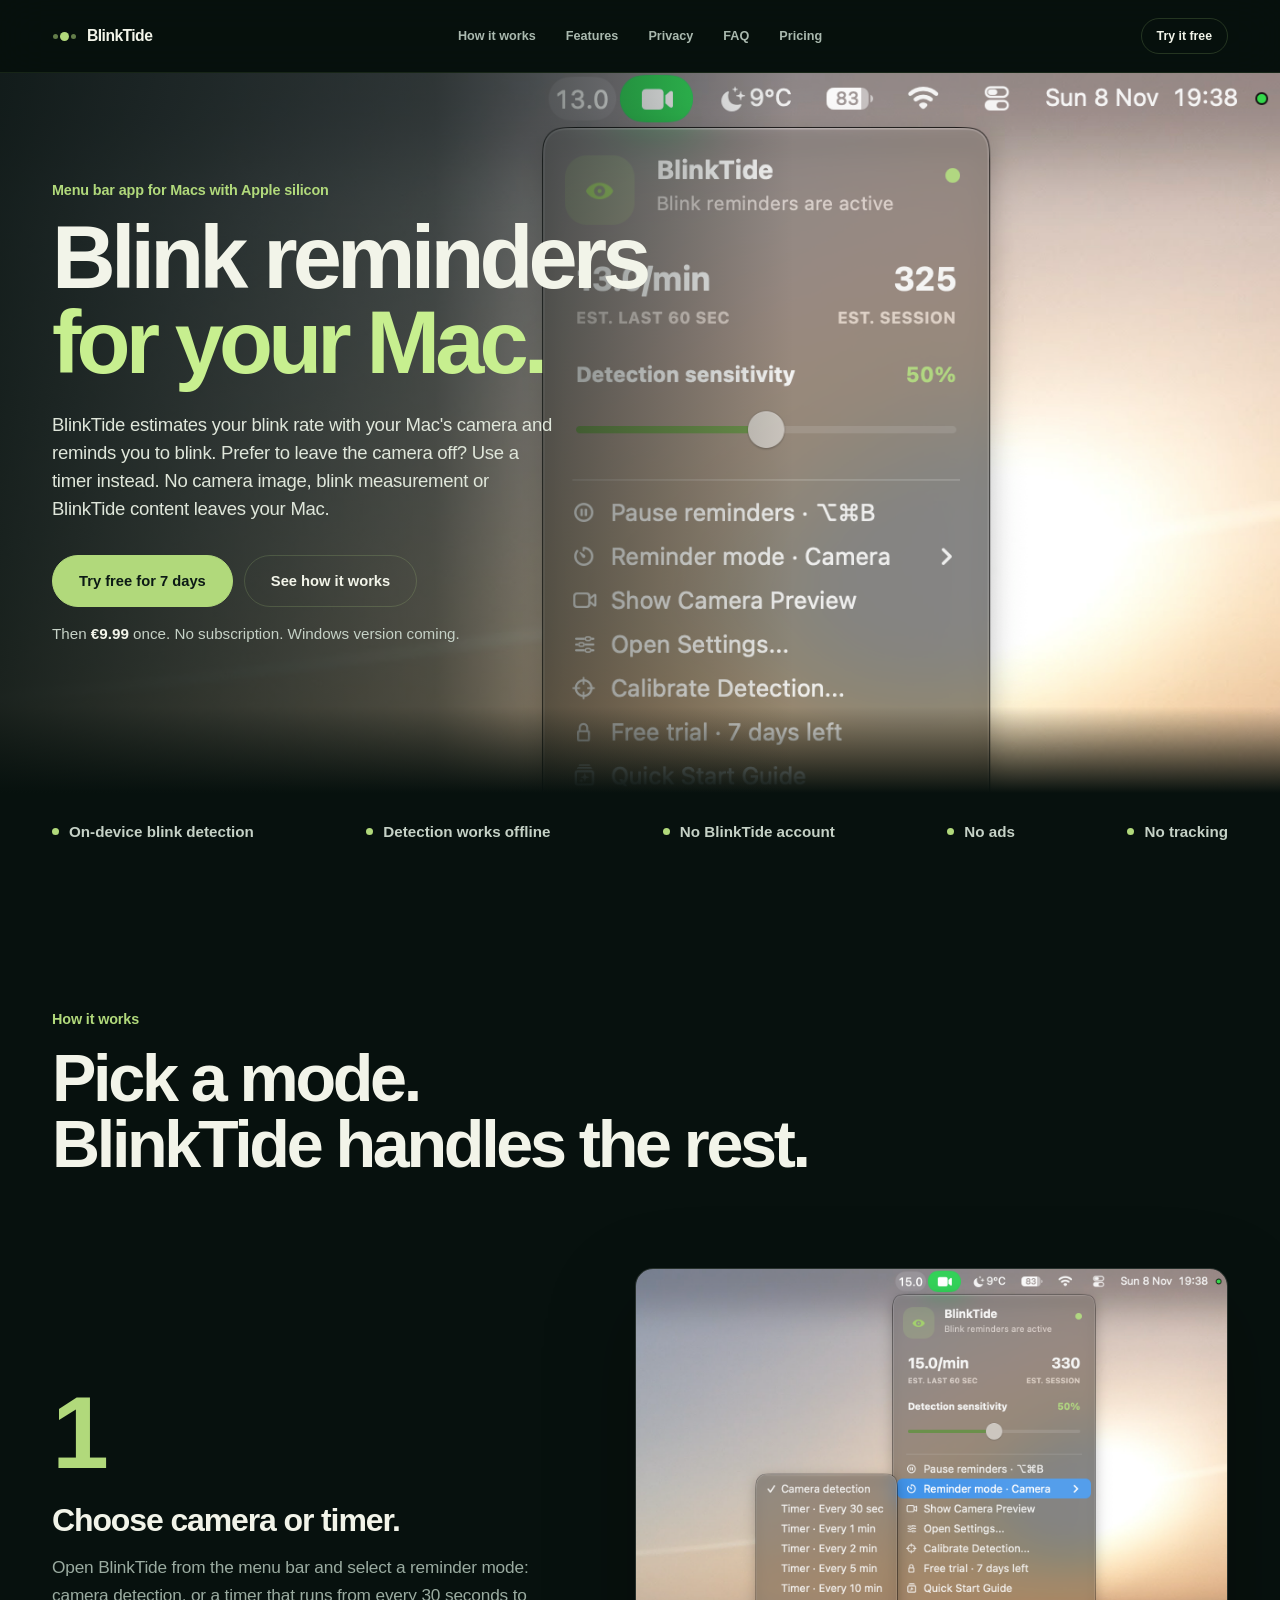
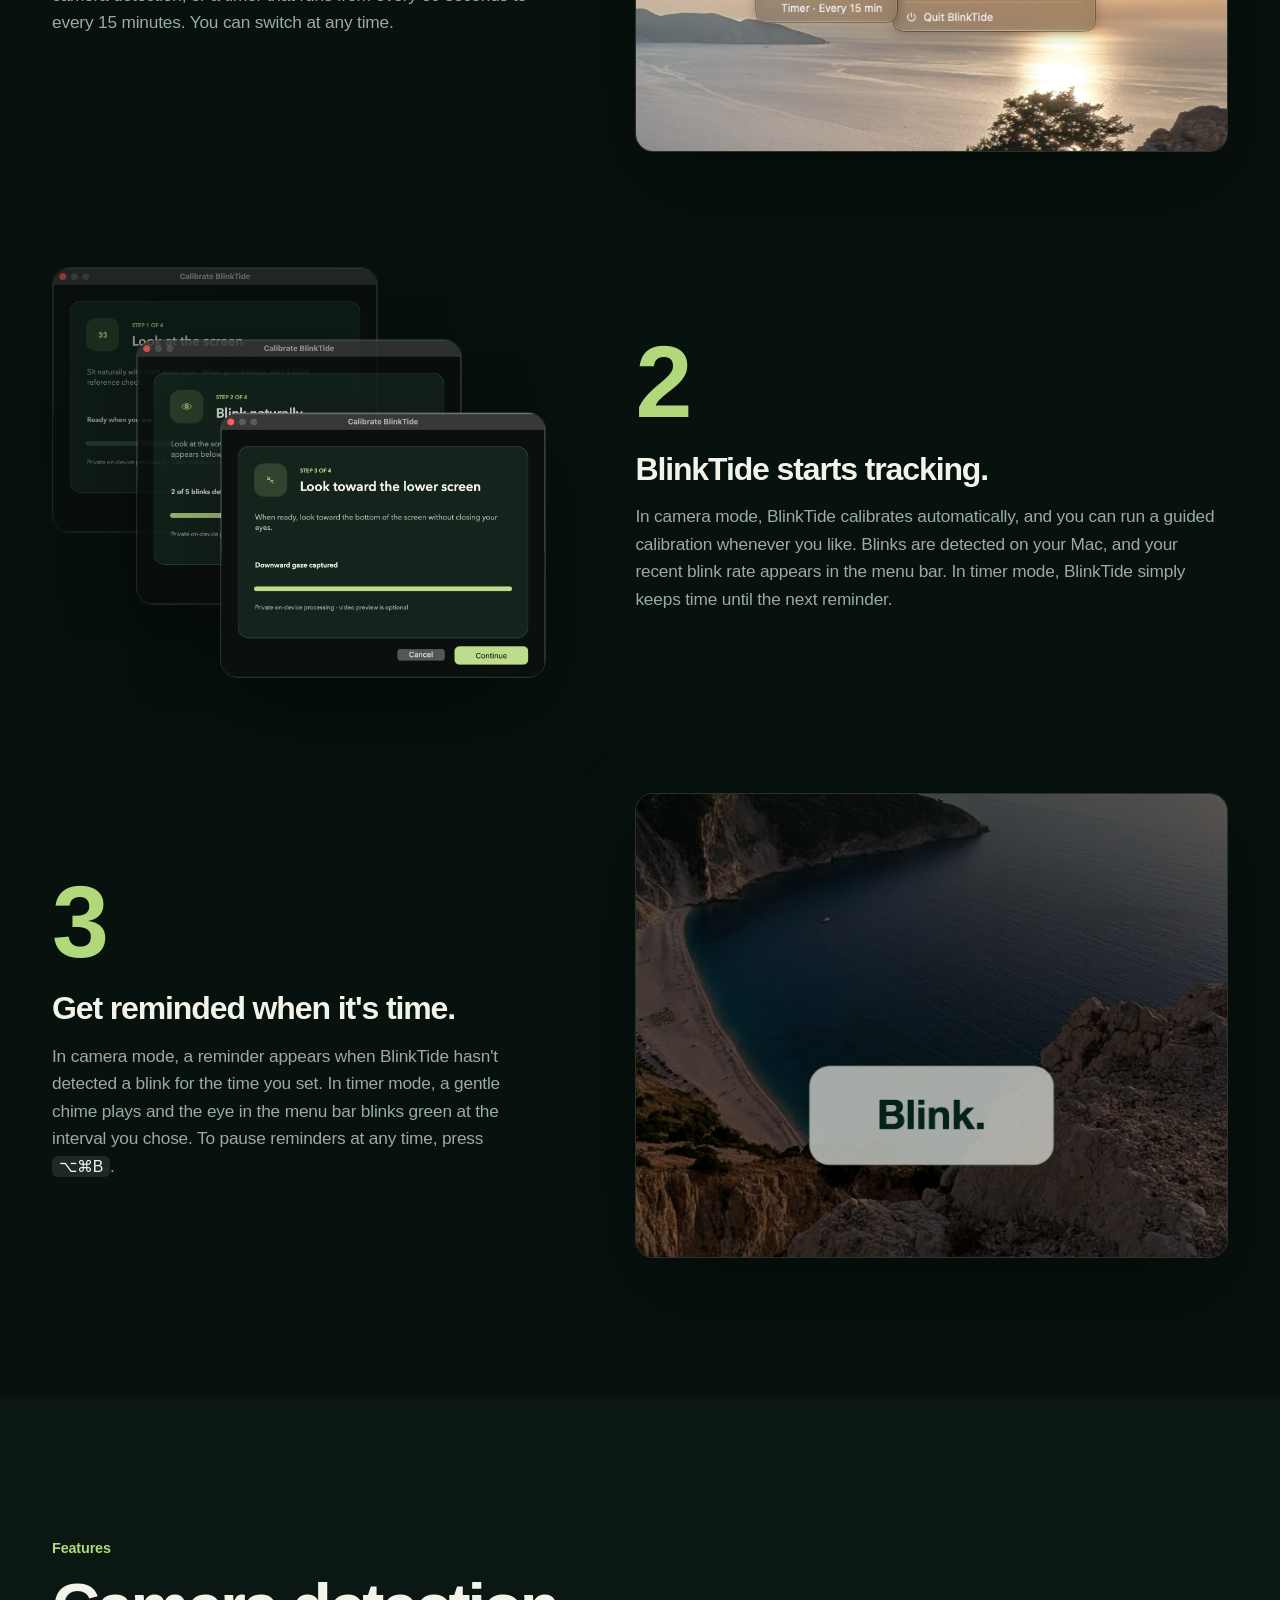
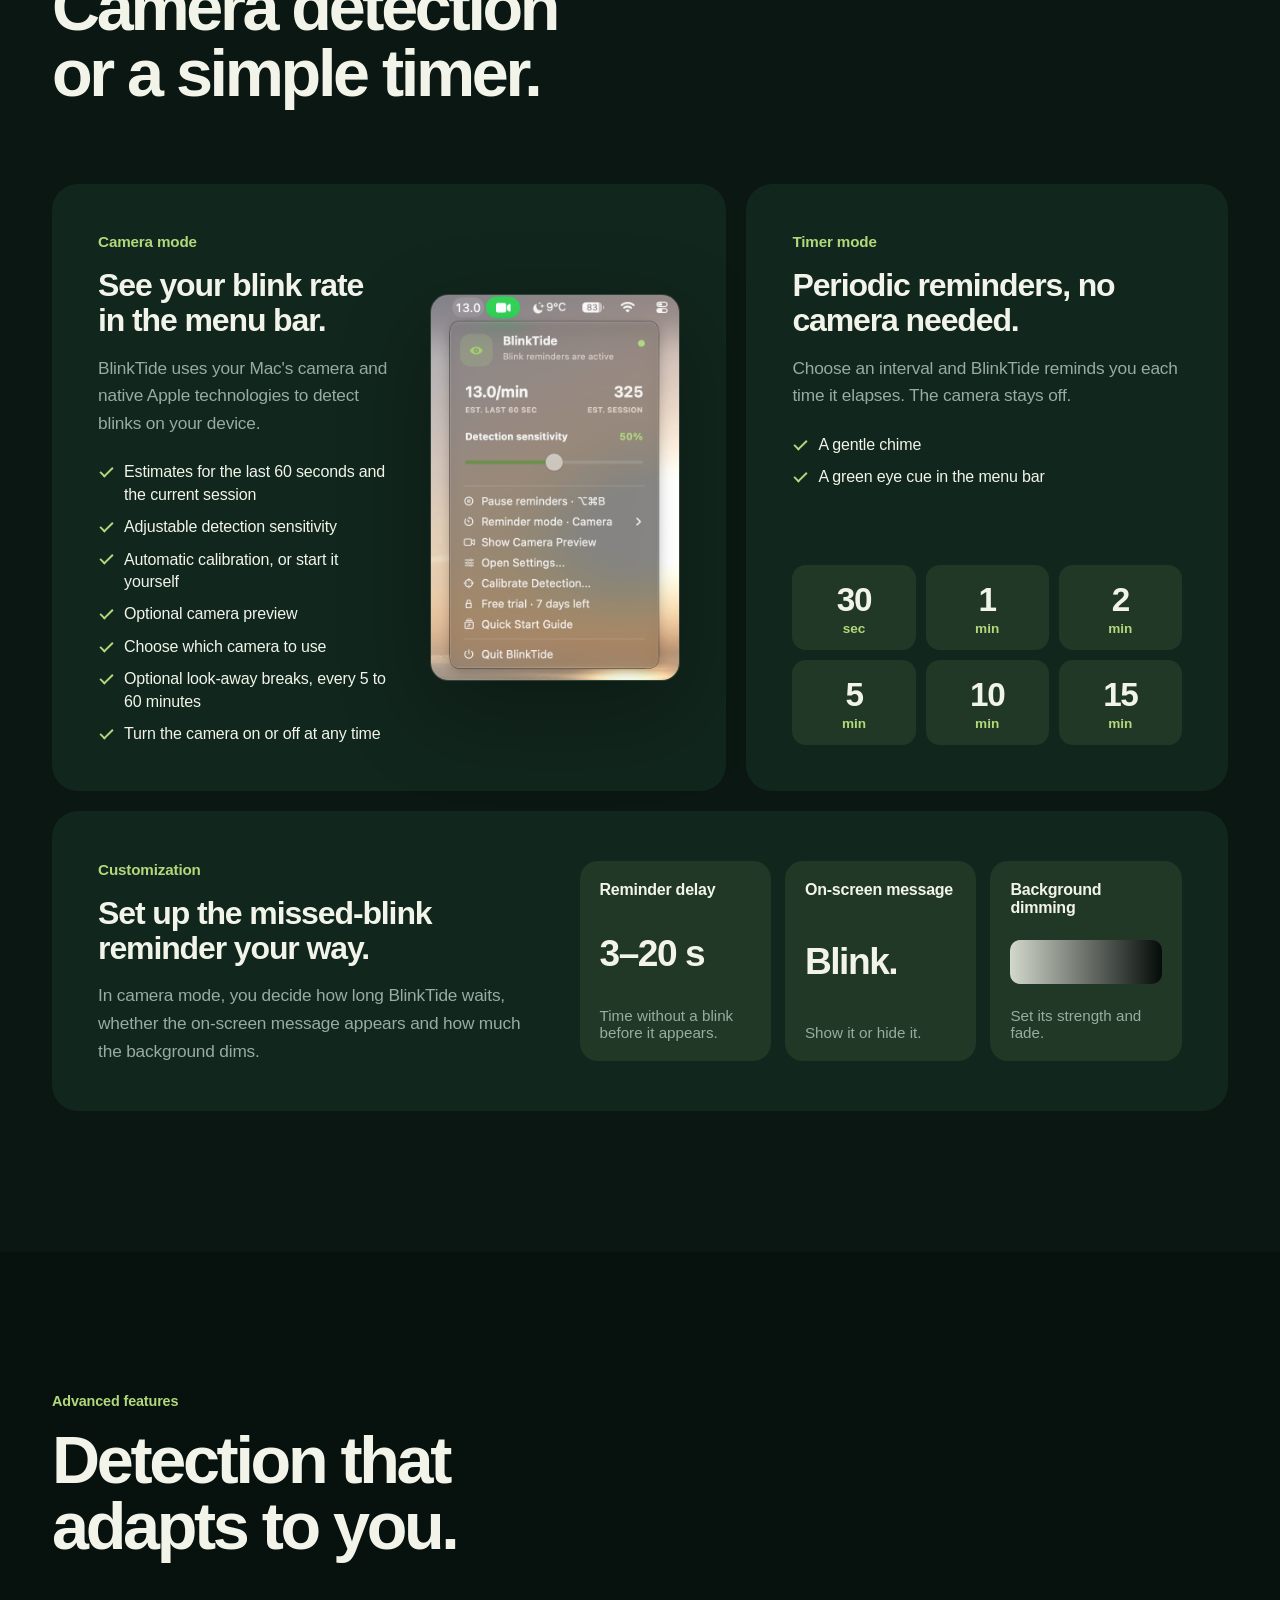
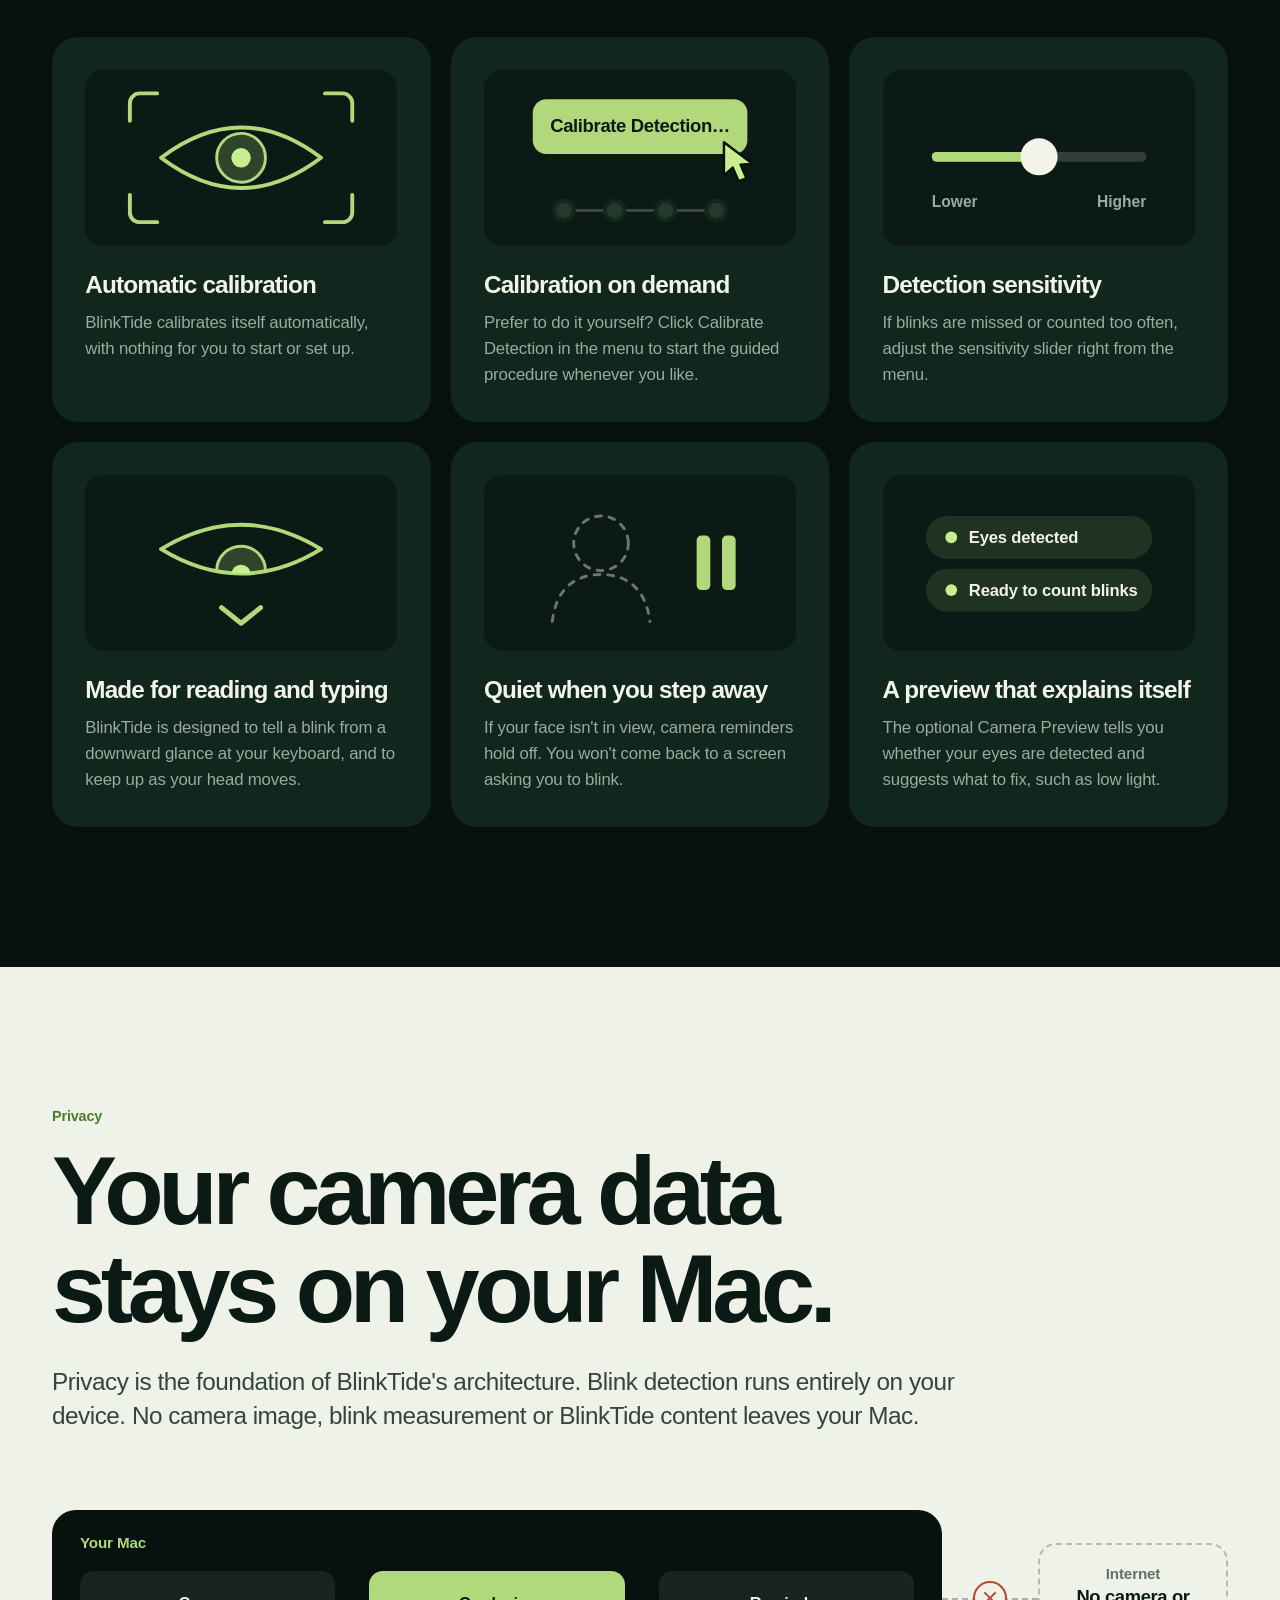
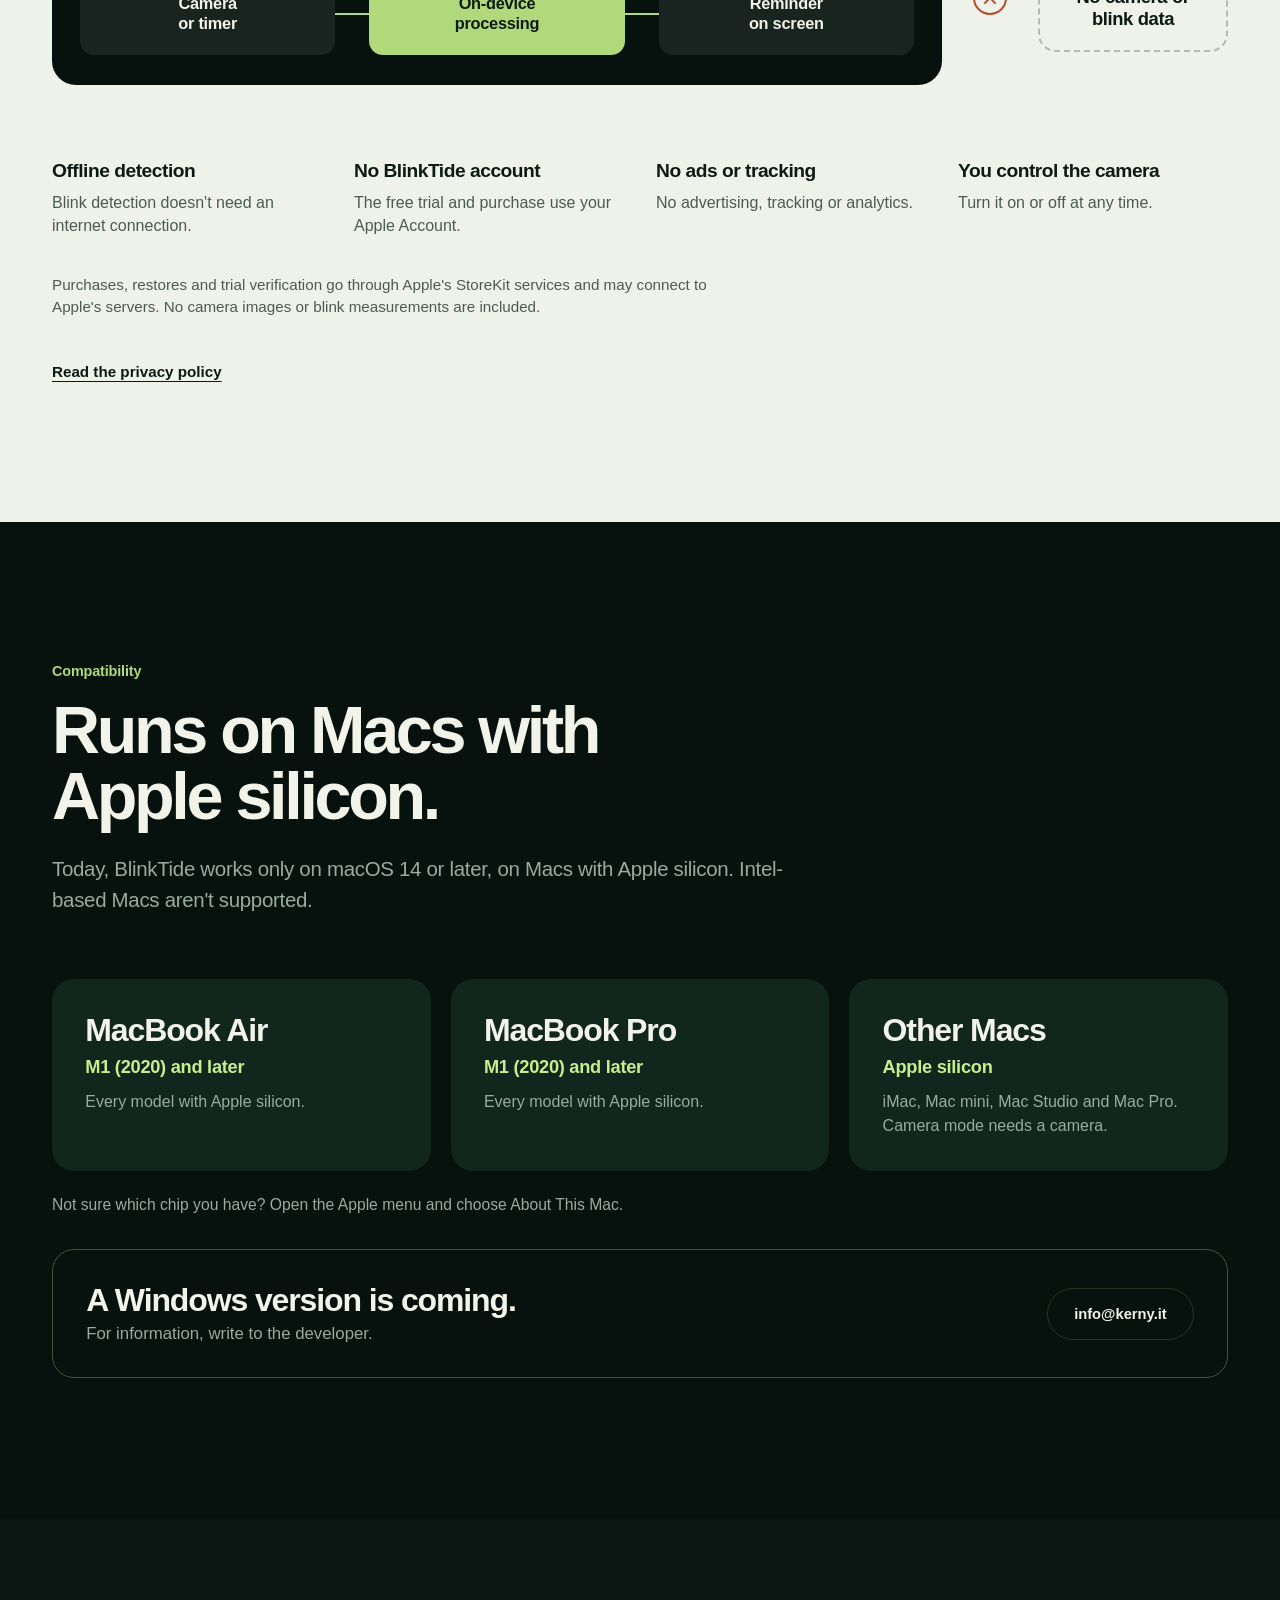
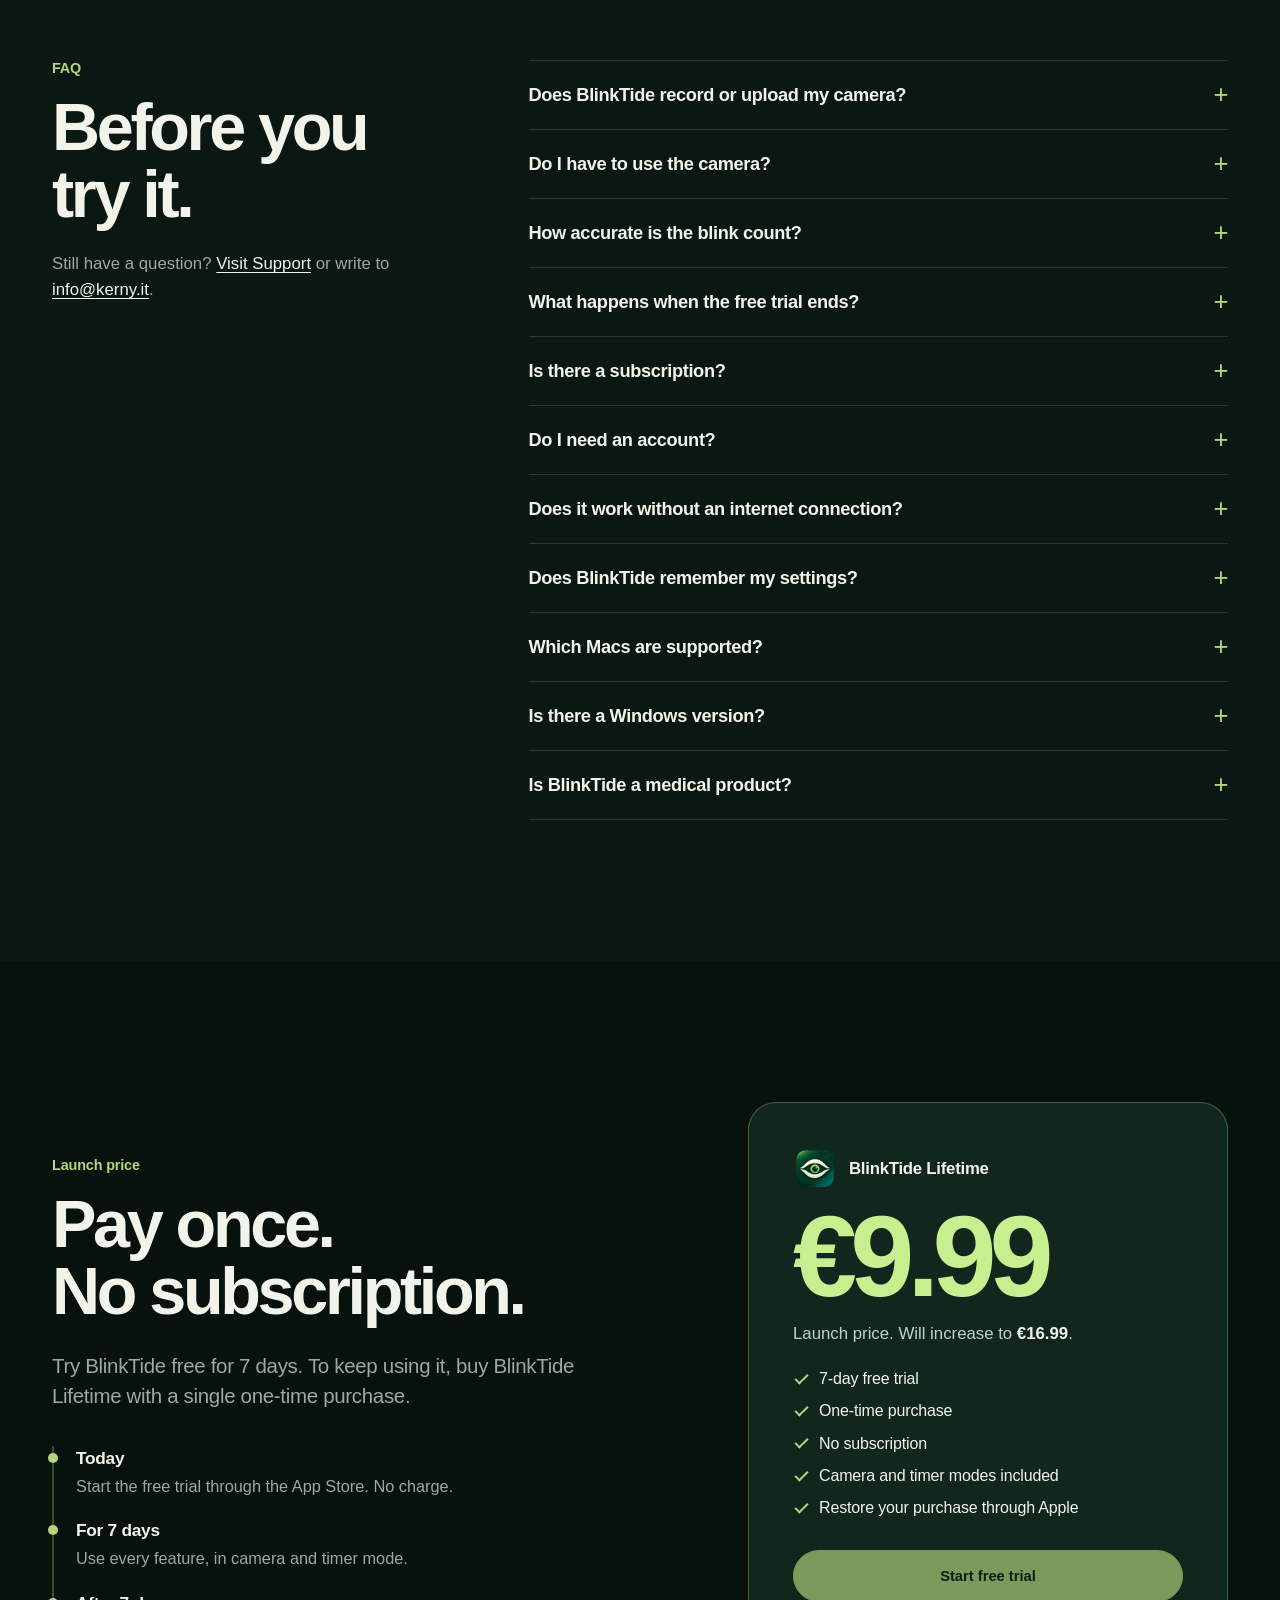
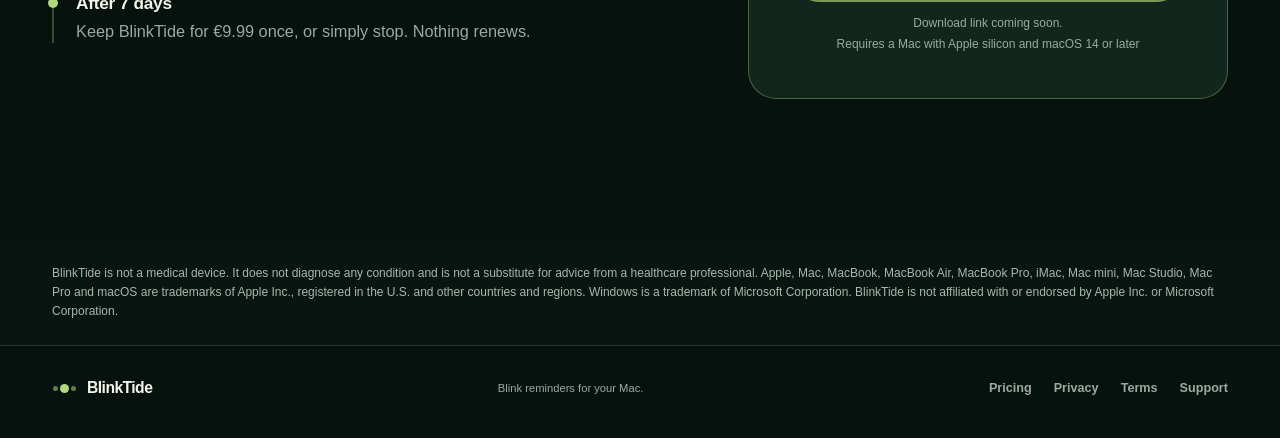
==== commit 3c3f2f9a: "Add Mac compatibility details and Windows notice State that BlinkTide currently requires macOS 14 or" ====
--- a/index.html
+++ b/index.html
@@ -39,14 +39,14 @@
         <picture><source media="(max-width: 820px)" srcset="[data-uri]"><img class="stage-blink" src="assets/screens/desktop-blink.png" width="3750" height="2159" loading="lazy" alt=""></picture>
       </div>
       <div class="container stage-copy">
-        <p class="kicker">Menu bar app for Mac</p>
+        <p class="kicker">Menu bar app for Macs with Apple silicon</p>
         <h1 id="hero-title">Blink reminders<br><span>for your Mac.</span></h1>
         <p class="stage-lead">BlinkTide estimates your blink rate with your Mac's camera and reminds you to blink. Prefer to leave the camera off? Use a timer instead. No camera image, blink measurement or BlinkTide content leaves your Mac.</p>
         <div class="hero-actions">
           <a class="button" href="#pricing">Try free for 7 days</a>
           <a class="button ghost" href="#how-it-works">See how it works</a>
         </div>
-        <p class="stage-price">Then <strong>€9.99</strong> once. No subscription.</p>
+        <p class="stage-price">Then <strong>€9.99</strong> once. No subscription. Windows version coming.</p>
       </div>
     </section>
 
@@ -280,6 +280,41 @@
       </div>
     </section>
 
+    <section class="section compat" id="compatibility" aria-labelledby="compat-title">
+      <div class="container">
+        <p class="kicker">Compatibility</p>
+        <h2 id="compat-title">Runs on Macs with<br>Apple silicon.</h2>
+        <p class="compat-lead">Today, BlinkTide works only on macOS 14 or later, on Macs with Apple silicon. Intel-based Macs aren't supported.</p>
+
+        <div class="compat-grid">
+          <article class="compat-card">
+            <h3>MacBook Air</h3>
+            <p class="compat-model">M1 (2020) and later</p>
+            <p>Every model with Apple silicon.</p>
+          </article>
+          <article class="compat-card">
+            <h3>MacBook Pro</h3>
+            <p class="compat-model">M1 (2020) and later</p>
+            <p>Every model with Apple silicon.</p>
+          </article>
+          <article class="compat-card">
+            <h3>Other Macs</h3>
+            <p class="compat-model">Apple silicon</p>
+            <p>iMac, Mac mini, Mac Studio and Mac Pro. Camera mode needs a camera.</p>
+          </article>
+        </div>
+        <p class="compat-check">Not sure which chip you have? Open the Apple menu and choose About This Mac.</p>
+
+        <div class="compat-windows">
+          <div>
+            <h3>A Windows version is coming.</h3>
+            <p>For information, write to the developer.</p>
+          </div>
+          <a class="button ghost" href="mailto:info@kerny.it?subject=BlinkTide%20for%20Windows">info@kerny.it</a>
+        </div>
+      </div>
+    </section>
+
     <section class="section faq" id="faq" aria-labelledby="faq-title">
       <div class="container faq-layout">
         <div>
@@ -296,7 +331,8 @@
           <details><summary>Do I need an account?</summary><p>You don't need a BlinkTide account. The free trial and the purchase use your Apple Account.</p></details>
           <details><summary>Does it work without an internet connection?</summary><p>Blink detection doesn't need an internet connection. Starting the trial, buying and restoring your purchase go through Apple.</p></details>
           <details><summary>Does BlinkTide remember my settings?</summary><p>Settings and calibration last for the current session and are discarded when you quit the app. BlinkTide keeps no history of your blinks.</p></details>
-          <details><summary>Which Macs are supported?</summary><p>BlinkTide requires a Mac with Apple silicon and macOS 14 or later. Camera mode needs a camera; you can choose which one to use in Settings.</p></details>
+          <details><summary>Which Macs are supported?</summary><p>BlinkTide requires macOS 14 or later and a Mac with Apple silicon, including every MacBook Air and MacBook Pro from the M1 models of 2020 onward. Intel-based Macs aren't supported. Camera mode needs a camera; you can choose which one to use in Settings.</p></details>
+          <details><summary>Is there a Windows version?</summary><p>Not yet. A Windows version is coming. For information, write to the developer at <a href="mailto:info@kerny.it?subject=BlinkTide%20for%20Windows">info@kerny.it</a>.</p></details>
           <details><summary>Is BlinkTide a medical product?</summary><p>No. BlinkTide is a productivity reminder. It isn't a medical device, doesn't diagnose any condition and isn't a substitute for advice from a healthcare professional.</p></details>
         </div>
       </div>
@@ -333,7 +369,7 @@
       </div>
     </section>
 
-    <p class="container product-disclaimer">BlinkTide is not a medical device. It does not diagnose any condition and is not a substitute for advice from a healthcare professional. Apple, Mac and macOS are trademarks of Apple Inc., registered in the U.S. and other countries and regions. BlinkTide is not affiliated with or endorsed by Apple Inc.</p>
+    <p class="container product-disclaimer">BlinkTide is not a medical device. It does not diagnose any condition and is not a substitute for advice from a healthcare professional. Apple, Mac, MacBook, MacBook Air, MacBook Pro, iMac, Mac mini, Mac Studio, Mac Pro and macOS are trademarks of Apple Inc., registered in the U.S. and other countries and regions. Windows is a trademark of Microsoft Corporation. BlinkTide is not affiliated with or endorsed by Apple Inc. or Microsoft Corporation.</p>
   </main>
 
   <footer class="site-footer"><div class="container footer-layout"><a class="brand" href="./"><span class="brand-signal" aria-hidden="true"><i></i><i></i><i></i></span><span>BlinkTide</span></a><p>Blink reminders for your Mac.</p><div class="footer-links"><a href="#pricing">Pricing</a><a href="privacy/">Privacy</a><a href="terms/">Terms</a><a href="support/">Support</a></div></div></footer>
--- a/assets/home.css
+++ b/assets/home.css
@@ -227,3 +227,19 @@
   .custom-tiles { grid-template-columns: 1fr; }
   .custom-tile { min-height: 160px; }
 }
+
+/* Compatibility */
+.compat-lead { color: var(--muted); font-size: clamp(1.1rem, 1.6vw, 1.32rem); letter-spacing: -.015em; line-height: 1.5; margin: 24px 0 0; max-width: 36em; }
+.compat-grid { display: grid; gap: 20px; grid-template-columns: repeat(3, minmax(0, 1fr)); margin-top: clamp(40px, 5vw, 64px); }
+.compat-card { background: var(--panel); border-radius: 22px; padding: clamp(24px, 2.6vw, 34px); }
+.compat-card h3 { margin-bottom: 8px; }
+.compat-model { color: var(--lime-hi); font-size: 1.14rem; font-weight: 650; letter-spacing: -.015em; margin-bottom: 12px; }
+.compat-card p:last-child { color: var(--muted); font-size: 1rem; line-height: 1.5; margin-bottom: 0; }
+.compat-check { color: var(--muted); font-size: .98rem; line-height: 1.5; margin: 22px 0 0; }
+.compat-windows { align-items: center; border: 1px solid rgba(177, 217, 123, .34); border-radius: 22px; display: flex; flex-wrap: wrap; gap: 18px 32px; justify-content: space-between; margin-top: 32px; padding: clamp(24px, 2.6vw, 34px); }
+.compat-windows h3 { margin-bottom: 6px; }
+.compat-windows p { color: var(--muted); font-size: 1.05rem; margin: 0; }
+.faq-items p a { color: var(--cream); text-underline-offset: 3px; }
+@media (max-width: 820px) {
+  .compat-grid { grid-template-columns: 1fr; }
+}
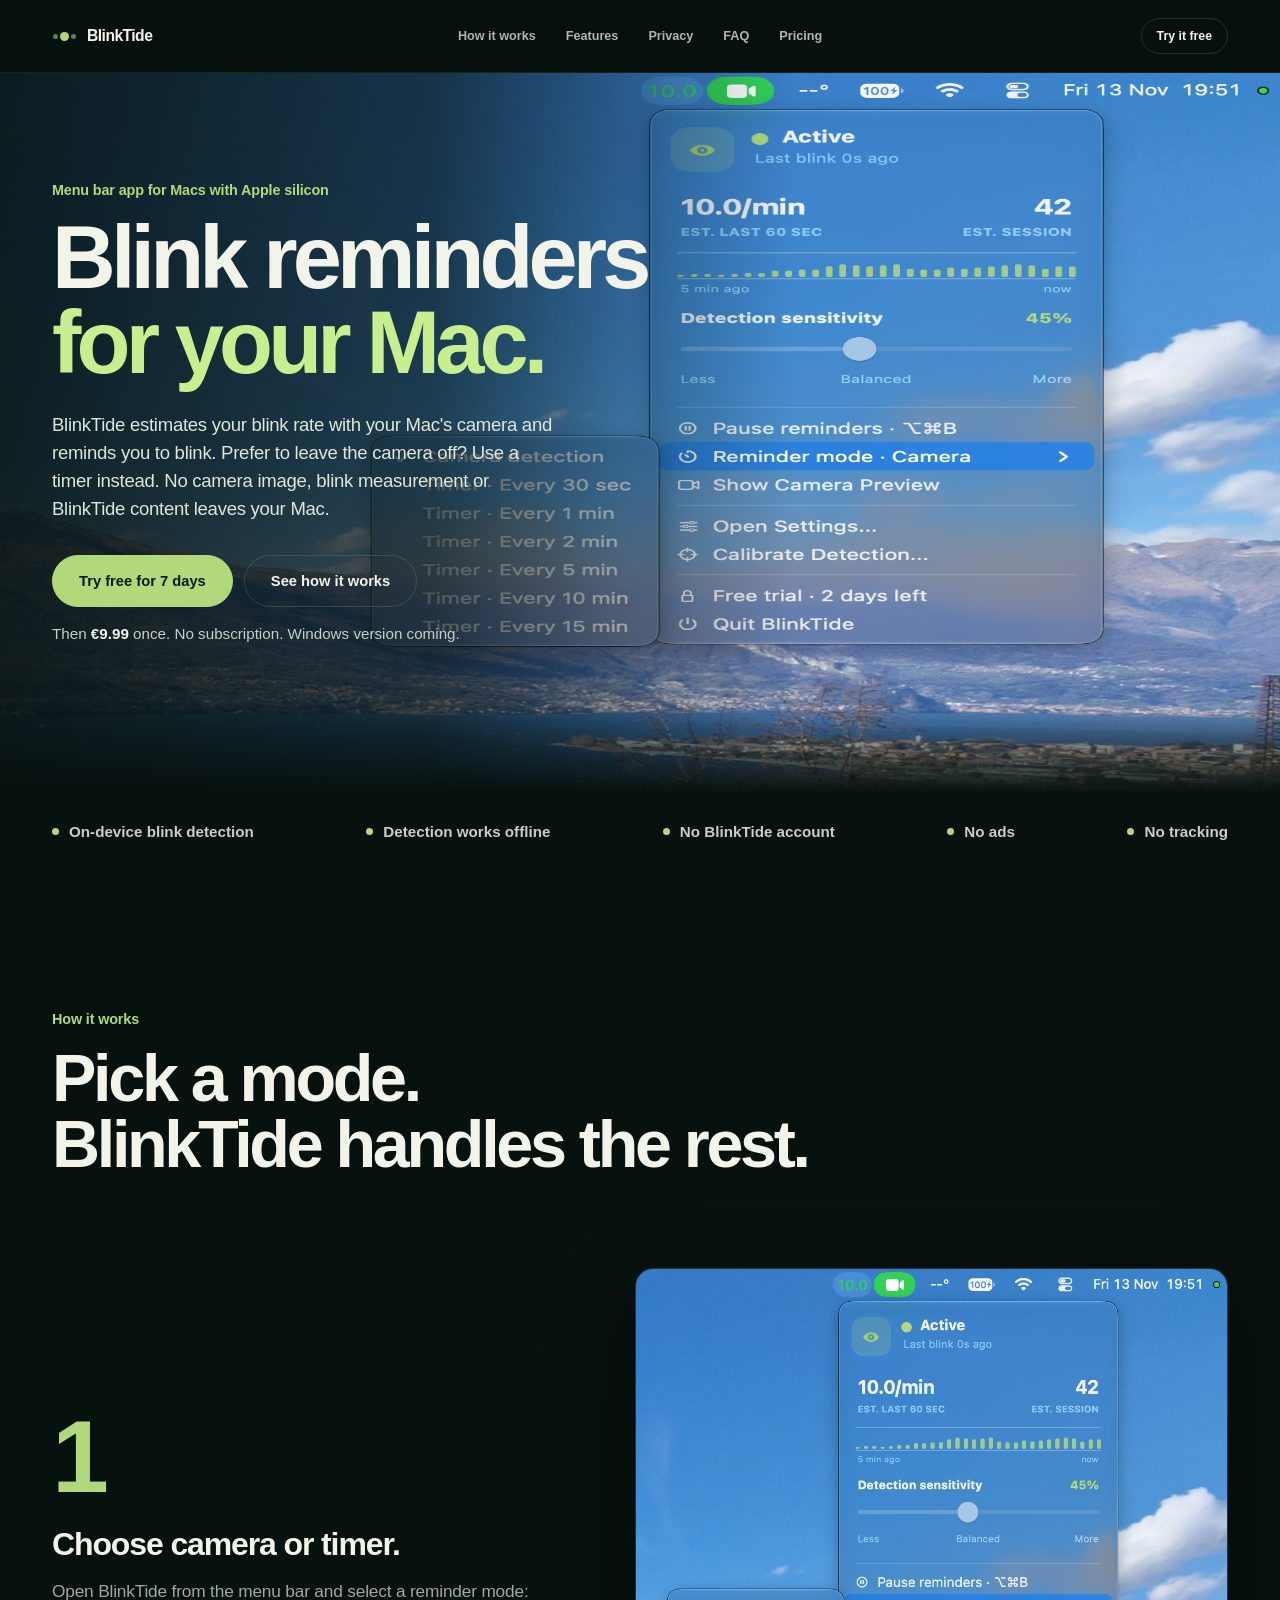
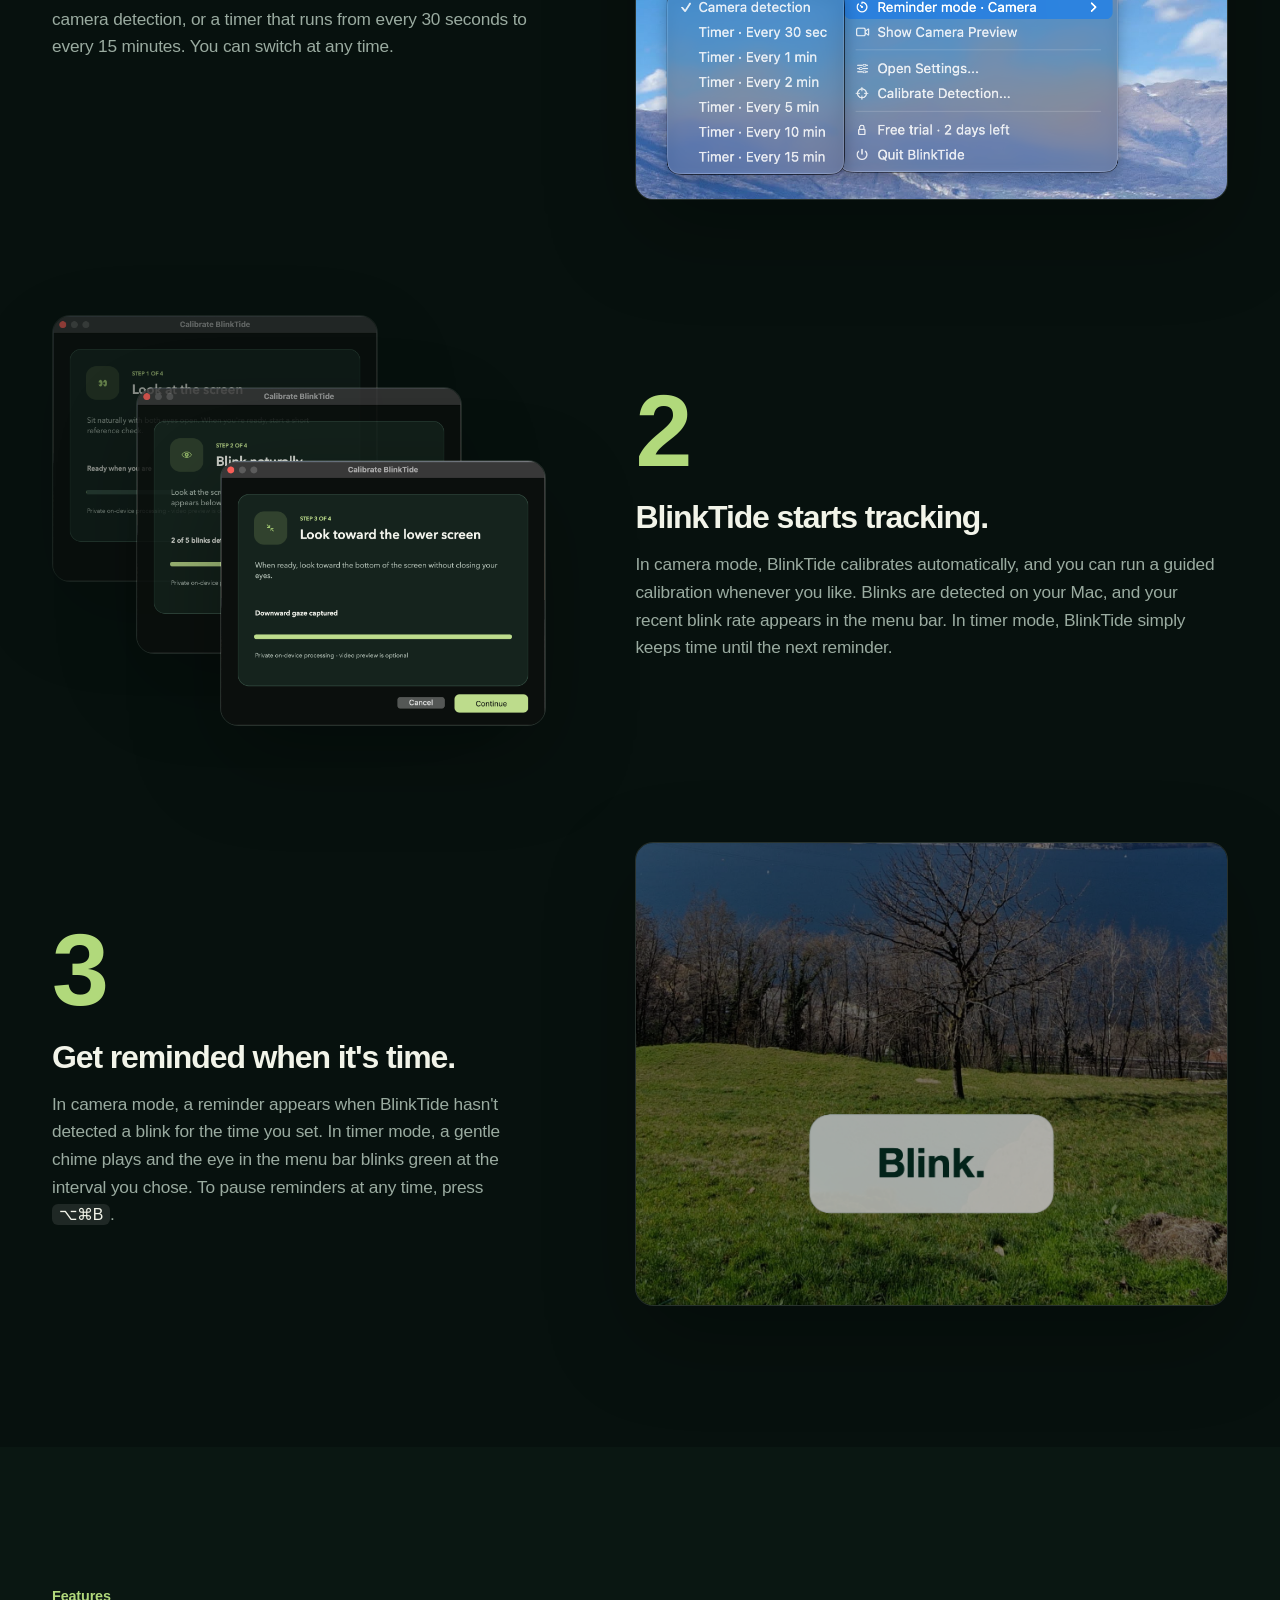
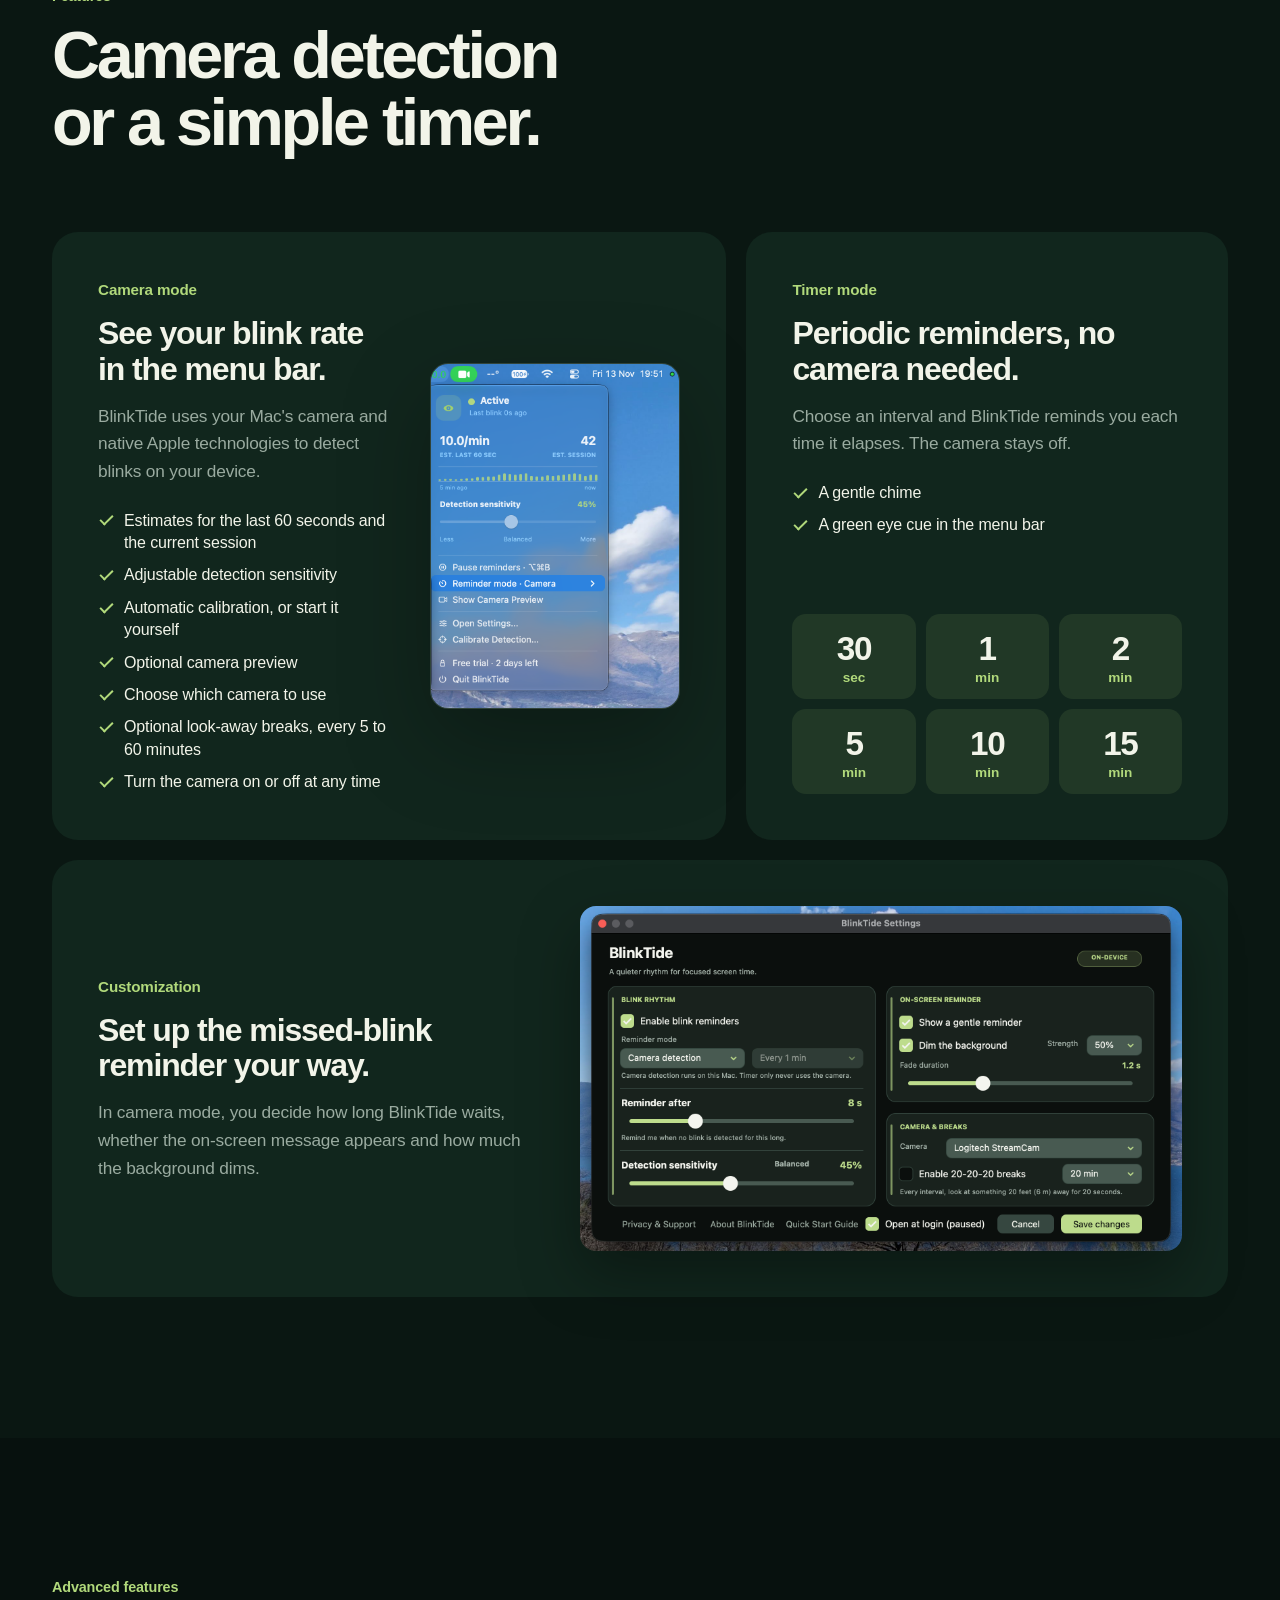
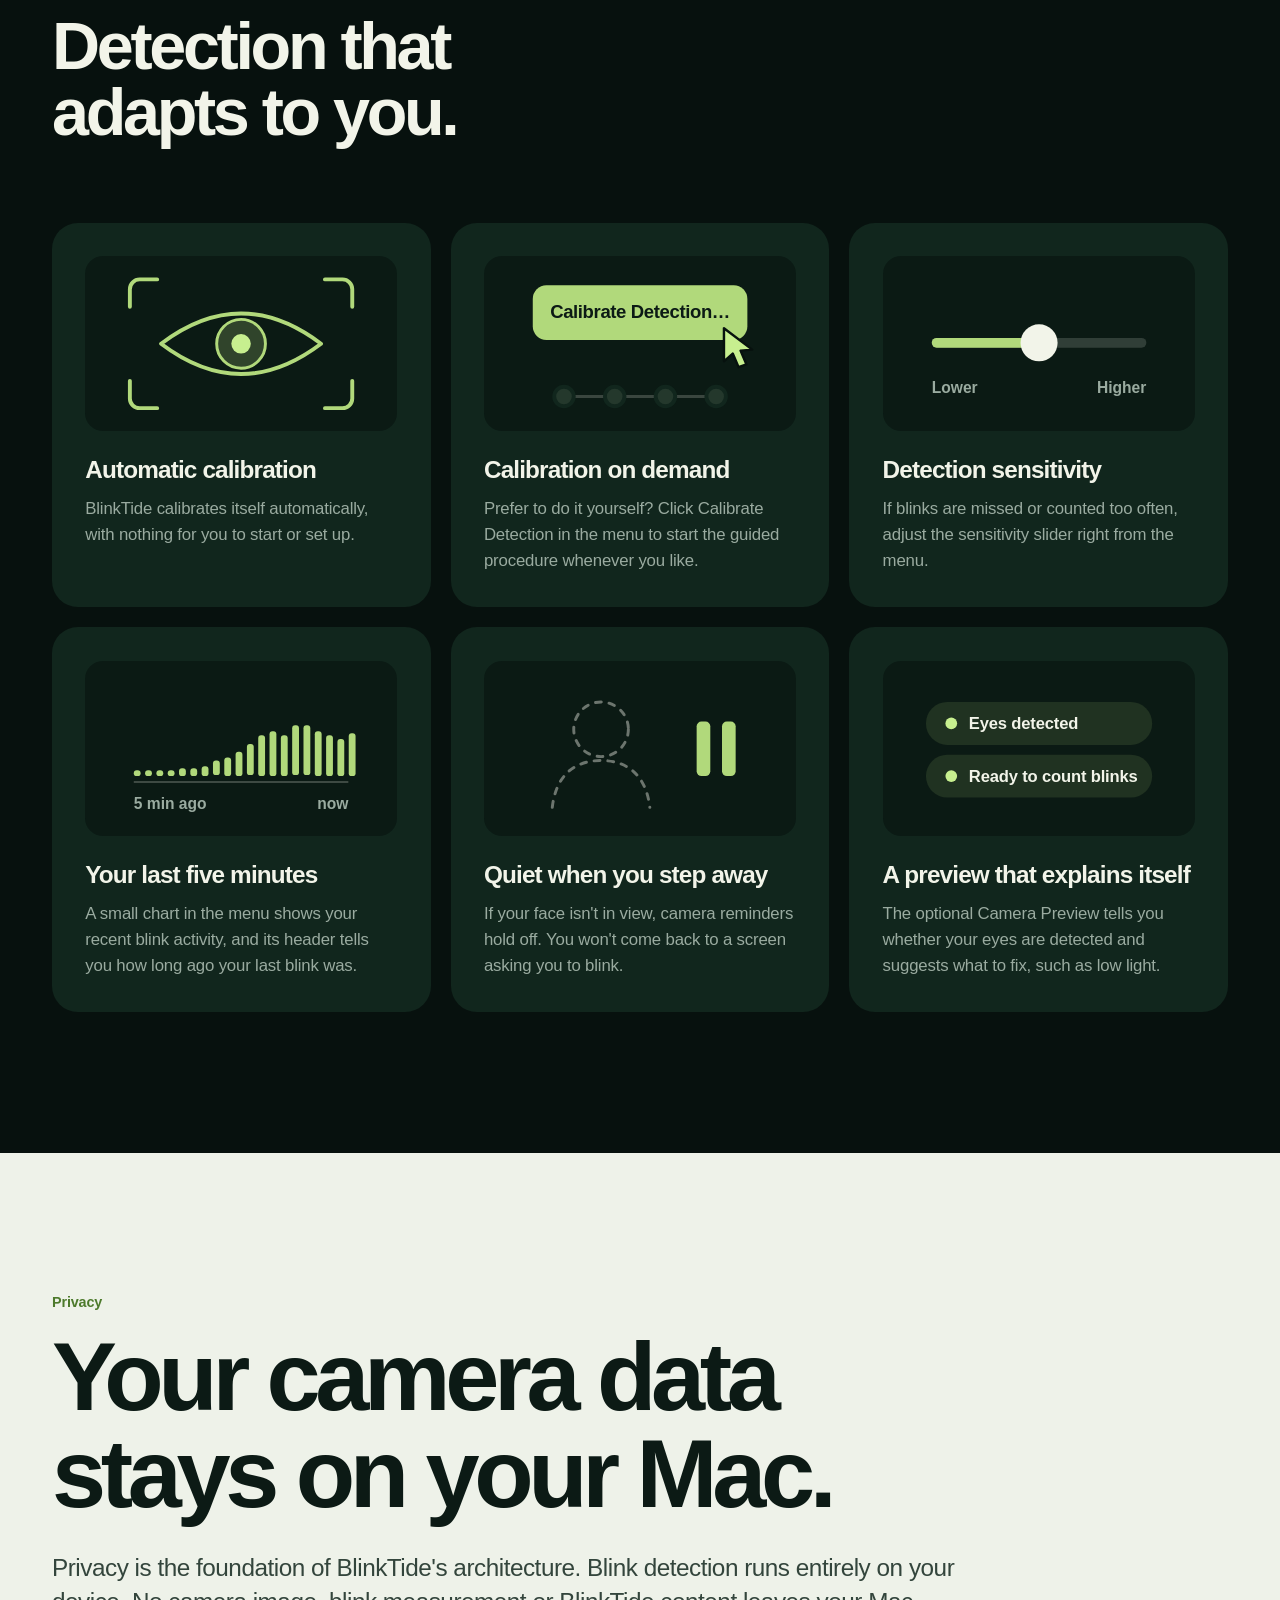
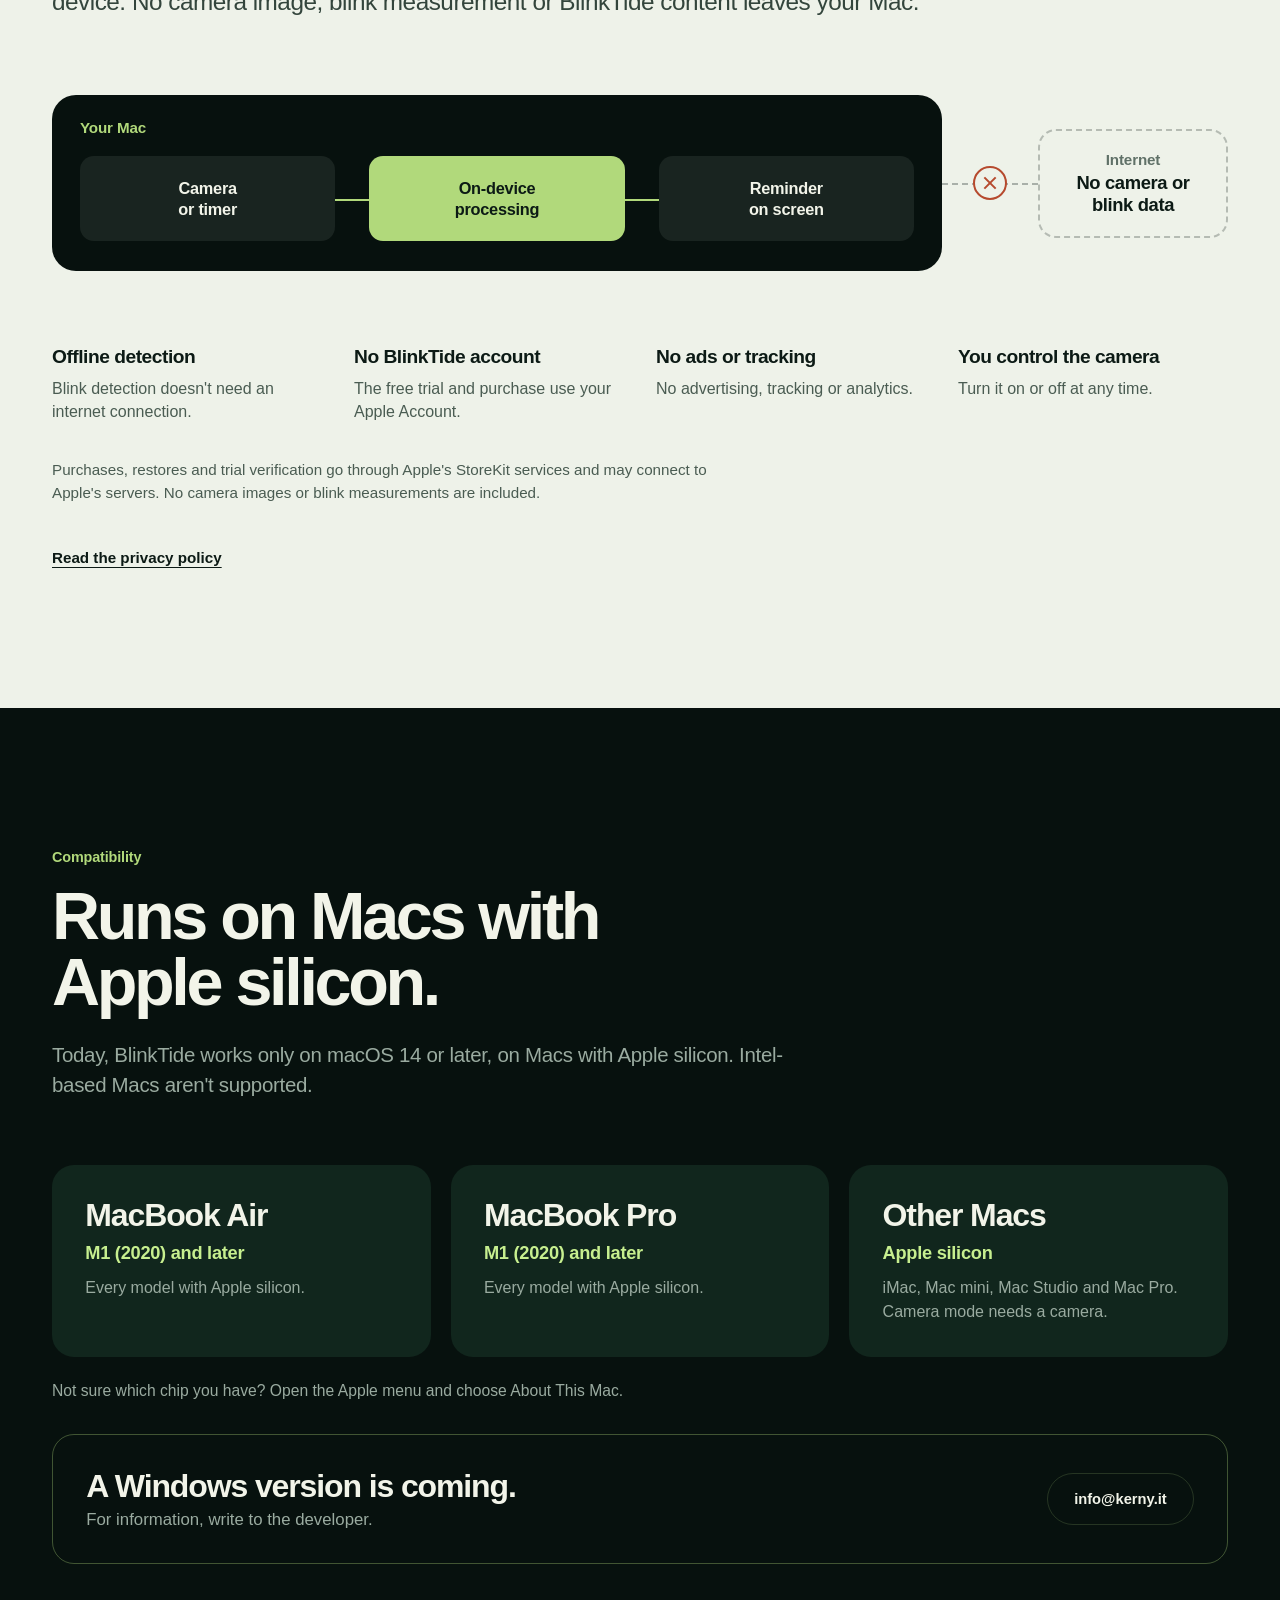
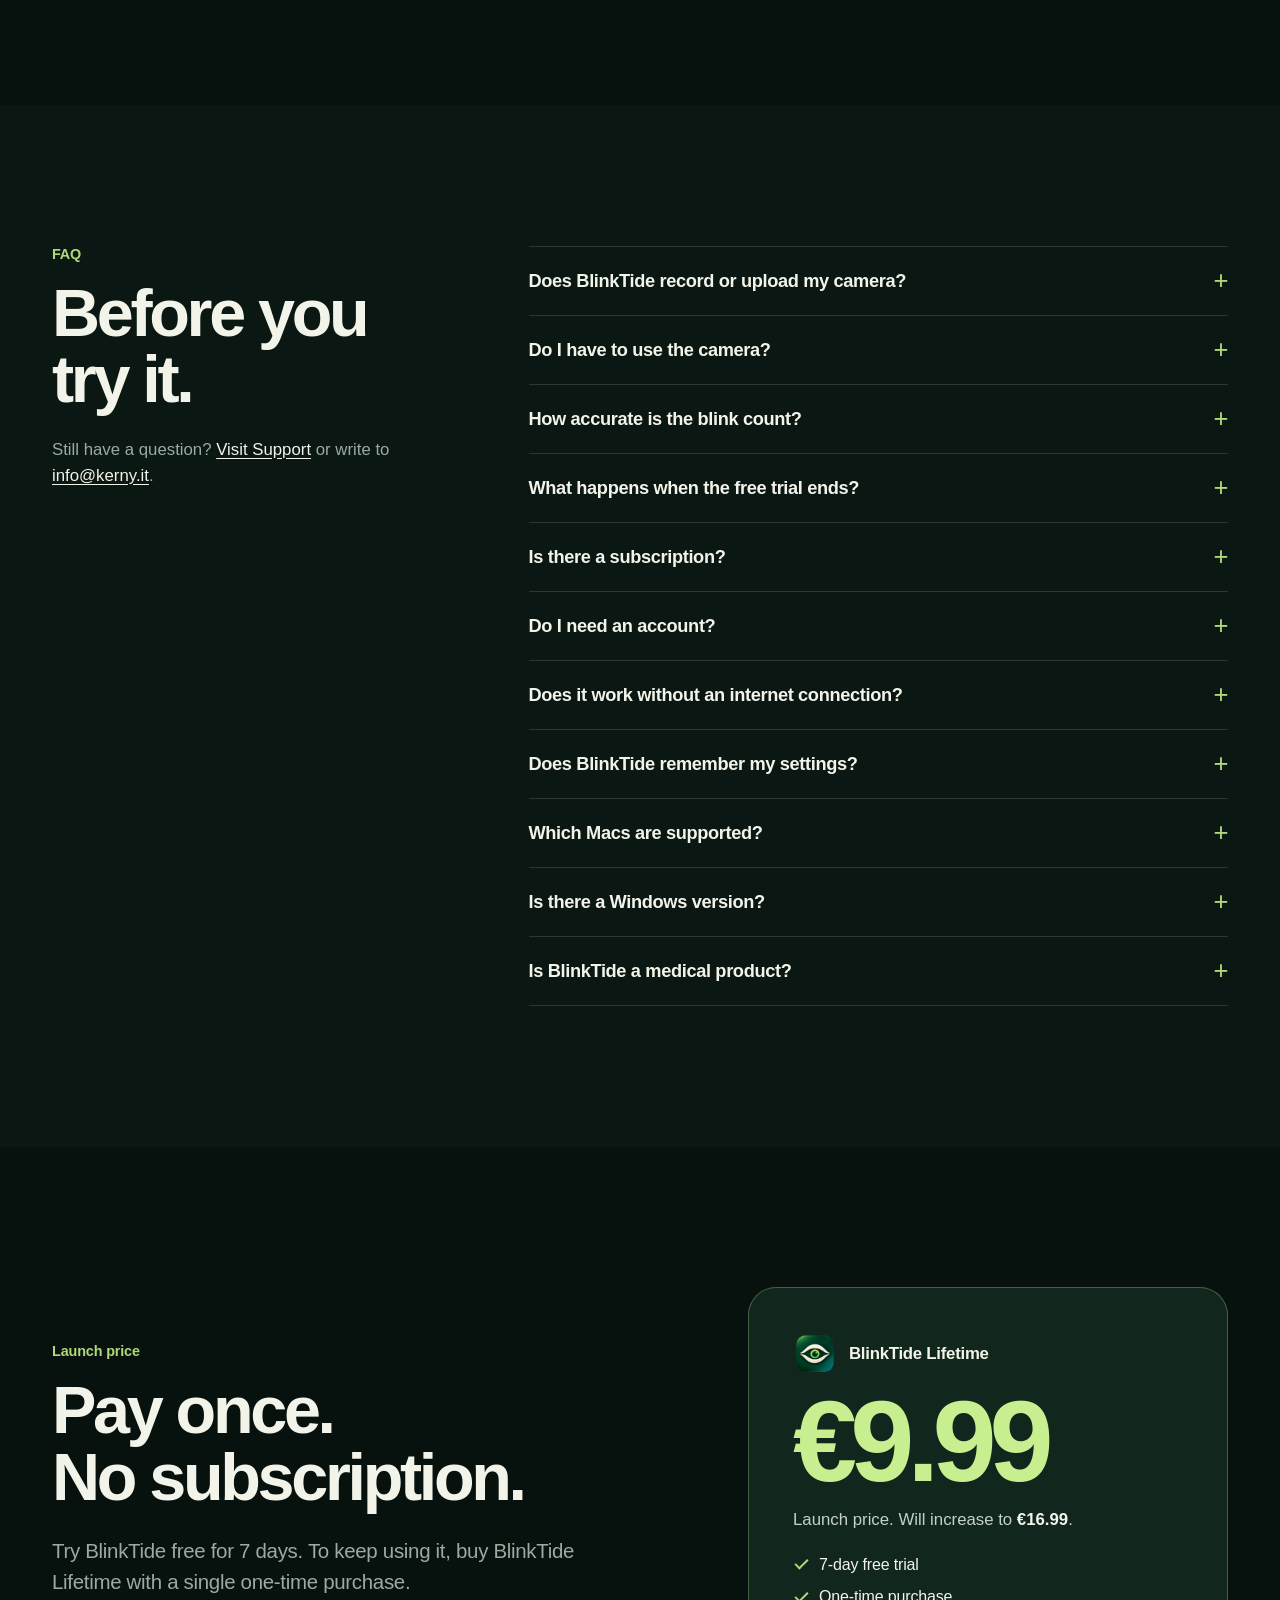
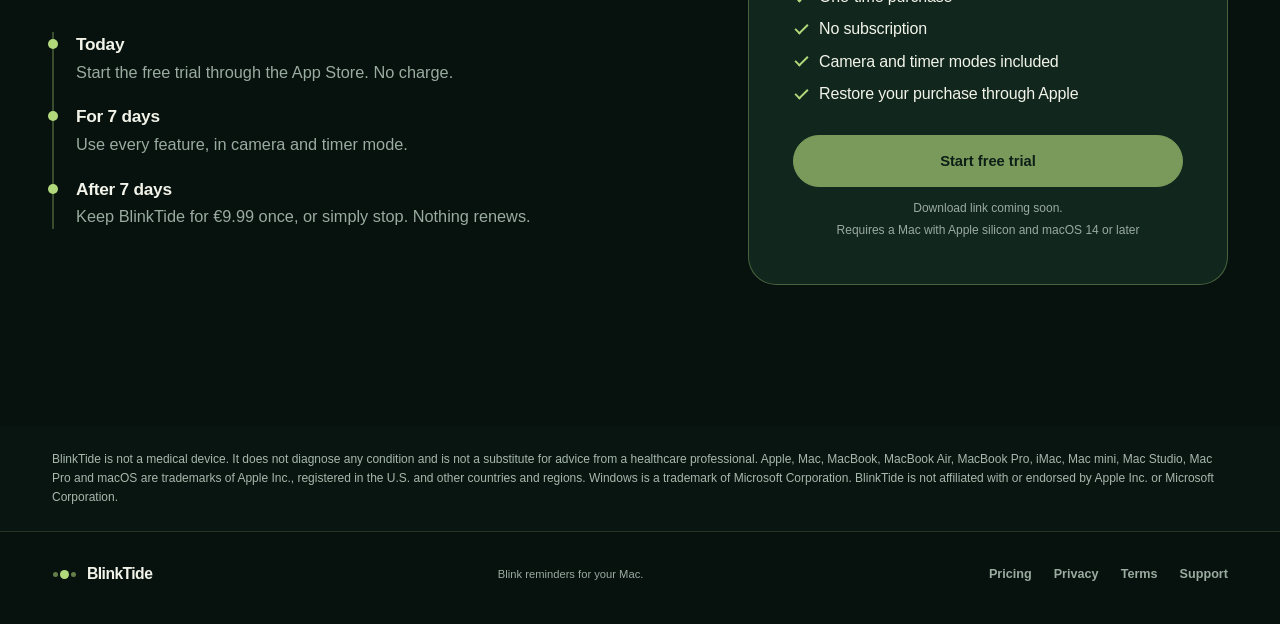
==== commit 44cbe3ea: "Use the new menu and settings screenshots; animate the hero Replace every screenshot that showed the" ====
--- a/index.html
+++ b/index.html
@@ -35,8 +35,13 @@
   <main id="main">
     <section class="stage" aria-labelledby="hero-title">
       <div class="stage-screen">
-        <picture><source media="(max-width: 820px)" srcset="assets/screens/hero-mobile.png" width="1400" height="1250"><img class="stage-menu" src="assets/screens/desktop-menu.png" width="3750" height="2159" fetchpriority="high" alt="The BlinkTide menu open on a Mac desktop, showing 13 blinks per minute over the last 60 seconds and 325 in the current session."></picture>
-        <picture><source media="(max-width: 820px)" srcset="[data-uri]"><img class="stage-blink" src="assets/screens/desktop-blink.png" width="3750" height="2159" loading="lazy" alt=""></picture>
+        <div class="stage-art">
+          <picture><source media="(max-width: 820px)" srcset="assets/screens/hero-phone.png" width="1516" height="1250"><img class="stage-menu" src="assets/screens/hero-desktop.png" width="3750" height="2160" fetchpriority="high" alt="The BlinkTide menu open on a Mac: 10 blinks per minute over the last 60 seconds, 42 in the session and a chart of the last five minutes."></picture>
+          <picture><source media="(max-width: 820px)" srcset="[data-uri]"><img class="stage-pop" src="assets/screens/hero-open.png" width="1105" height="1010" alt=""></picture>
+          <div class="stage-blink" aria-hidden="true"><span class="stage-dim"></span><img class="stage-card" src="assets/screens/blink-card.png" width="572" height="232" loading="lazy" alt=""></div>
+        </div>
+        <span class="stage-lid stage-lid-top" aria-hidden="true"></span>
+        <span class="stage-lid stage-lid-bottom" aria-hidden="true"></span>
       </div>
       <div class="container stage-copy">
         <p class="kicker">Menu bar app for Macs with Apple silicon</p>
@@ -70,7 +75,7 @@
               <h3>Choose camera or timer.</h3>
               <p>Open BlinkTide from the menu bar and select a reminder mode: camera detection, or a timer that runs from every 30 seconds to every 15 minutes. You can switch at any time.</p>
             </div>
-            <figure class="shot"><img src="assets/screens/step-mode.png" width="1426" height="1164" loading="lazy" alt="The BlinkTide Reminder mode submenu, offering Camera detection or a timer every 30 seconds, 1, 2, 5, 10 or 15 minutes."></figure>
+            <figure class="shot"><img src="assets/screens/menu-modes.png" width="1136" height="1020" loading="lazy" alt="The BlinkTide menu with the Reminder mode submenu open: Camera detection, or a timer every 30 seconds, 1, 2, 5, 10 or 15 minutes."></figure>
           </li>
 
           <li class="step">
@@ -92,7 +97,7 @@
               <h3>Get reminded when it's time.</h3>
               <p>In camera mode, a reminder appears when BlinkTide hasn't detected a blink for the time you set. In timer mode, a gentle chime plays and the eye in the menu bar blinks green at the interval you chose. To pause reminders at any time, press <kbd>⌥⌘B</kbd>.</p>
             </div>
-            <figure class="shot"><img src="assets/screens/step-blink.png" width="1382" height="1083" loading="lazy" alt="A dimmed screen with the on-screen reminder Blink at the bottom center."></figure>
+            <figure class="shot"><img src="assets/screens/step-reminder.png" width="1382" height="1083" loading="lazy" alt="A dimmed Mac screen with the on-screen reminder, Blink., at the bottom center."></figure>
           </li>
         </ol>
       </div>
@@ -119,7 +124,7 @@
                 <li>Turn the camera on or off at any time</li>
               </ul>
             </div>
-            <figure class="mode-shot"><img src="assets/screens/camera-menu.png" width="580" height="900" loading="lazy" alt="The BlinkTide menu showing 13 blinks per minute, 325 in the session and detection sensitivity at 50%."></figure>
+            <figure class="mode-shot"><img src="assets/screens/menu-panel.png" width="736" height="1020" loading="lazy" alt="The BlinkTide menu: 10 blinks per minute, 42 in the session, a five-minute activity chart and detection sensitivity at 45%."></figure>
           </article>
 
           <article class="mode mode-timer">
@@ -146,23 +151,7 @@
               <h3>Set up the missed-blink reminder your way.</h3>
               <p>In camera mode, you decide how long BlinkTide waits, whether the on-screen message appears and how much the background dims.</p>
             </div>
-            <div class="custom-tiles">
-              <div class="custom-tile">
-                <span class="custom-label">Reminder delay</span>
-                <strong class="custom-message">3–20 s</strong>
-                <span class="custom-note">Time without a blink before it appears.</span>
-              </div>
-              <div class="custom-tile">
-                <span class="custom-label">On-screen message</span>
-                <strong class="custom-message">Blink.</strong>
-                <span class="custom-note">Show it or hide it.</span>
-              </div>
-              <div class="custom-tile">
-                <span class="custom-label">Background dimming</span>
-                <span class="custom-dim" aria-hidden="true"></span>
-                <span class="custom-note">Set its strength and fade.</span>
-              </div>
-            </div>
+            <figure class="custom-shot"><img src="assets/screens/settings.png" width="1780" height="1020" loading="lazy" alt="The BlinkTide settings window: reminder mode, reminder delay, detection sensitivity, on-screen reminder and background dimming, camera choice and 20-20-20 breaks."></figure>
           </article>
         </div>
       </div>
@@ -218,13 +207,12 @@
 
           <article class="advanced-card">
             <svg class="drawing" viewBox="0 0 320 180" aria-hidden="true">
-              <defs><clipPath id="eye-down"><path d="M78 76Q160 26 242 76Q160 126 78 76Z"/></clipPath></defs>
-              <path class="draw-eye-shape" d="M78 76Q160 26 242 76Q160 126 78 76Z"/>
-              <g clip-path="url(#eye-down)"><circle class="draw-iris" cx="160" cy="98" r="25"/><circle class="draw-pupil" cx="160" cy="102" r="10"/></g>
-              <path class="draw-bob" d="M140 136l20 16 20-16"/>
-            </svg>
-            <h3>Made for reading and typing</h3>
-            <p>BlinkTide is designed to tell a blink from a downward glance at your keyboard, and to keep up as your head moves.</p>
+              <line class="draw-axis" x1="50" y1="124" x2="270" y2="124"/>
+              <rect class="draw-bar" x="50.0" y="112" width="7" height="6" rx="3"/><rect class="draw-bar" x="61.6" y="112" width="7" height="6" rx="3"/><rect class="draw-bar" x="73.2" y="112" width="7" height="6" rx="3"/><rect class="draw-bar" x="84.8" y="112" width="7" height="6" rx="3"/><rect class="draw-bar" x="96.4" y="110" width="7" height="8" rx="3"/><rect class="draw-bar" x="108.0" y="110" width="7" height="8" rx="3"/><rect class="draw-bar" x="119.6" y="108" width="7" height="10" rx="3"/><rect class="draw-bar" x="131.2" y="102" width="7" height="15" rx="3"/><rect class="draw-bar" x="142.8" y="99" width="7" height="19" rx="3"/><rect class="draw-bar" x="154.4" y="93" width="7" height="25" rx="3"/><rect class="draw-bar" x="166.0" y="85" width="7" height="32" rx="3"/><rect class="draw-bar" x="177.6" y="76" width="7" height="42" rx="3"/><rect class="draw-bar" x="189.2" y="72" width="7" height="46" rx="3"/><rect class="draw-bar" x="200.8" y="76" width="7" height="42" rx="3"/><rect class="draw-bar" x="212.4" y="66" width="7" height="51" rx="3"/><rect class="draw-bar" x="224.0" y="66" width="7" height="51" rx="3"/><rect class="draw-bar" x="235.6" y="72" width="7" height="46" rx="3"/><rect class="draw-bar" x="247.2" y="76" width="7" height="42" rx="3"/><rect class="draw-bar" x="258.8" y="80" width="7" height="38" rx="3"/><rect class="draw-bar" x="270.4" y="74" width="7" height="44" rx="3"/>
+              <text class="draw-scale" x="50" y="152">5 min ago</text><text class="draw-scale" x="270" y="152" text-anchor="end">now</text>
+            </svg>
+            <h3>Your last five minutes</h3>
+            <p>A small chart in the menu shows your recent blink activity, and its header tells you how long ago your last blink was.</p>
           </article>
 
           <article class="advanced-card">
--- a/assets/home.css
+++ b/assets/home.css
@@ -11,16 +11,32 @@
 
 /* Hero: the page opens on the real Mac desktop, and the reminder plays on it. */
 .stage { aspect-ratio: 16 / 9; display: flex; min-height: 640px; overflow: hidden; position: relative; width: 100%; }
-.stage-screen, .stage-screen img { inset: 0; position: absolute; }
-.stage-screen img { height: 100%; object-fit: cover; object-position: right top; width: 100%; }
-.stage-blink { animation: stage-blink 11s ease-in-out infinite; opacity: 0; }
+.stage-screen { inset: 0; position: absolute; }
+/* The artwork keeps the screenshot's own proportions so the menu overlay lines up with it. */
+.stage-art { aspect-ratio: 3750 / 2160; position: absolute; right: 0; top: 0; width: max(100%, 1111.1px); }
+.stage-art img { position: absolute; }
+.stage-menu { height: 100%; left: 0; top: 0; width: 100%; }
+.stage-pop { height: 46.759%; left: 70.533%; top: 0; width: 29.467%; }
+.stage-pop { animation: stage-pop 12s ease-in-out infinite; clip-path: inset(0 0 100% 0); }
+.stage-blink { animation: stage-blink 12s linear infinite; inset: 0; opacity: 0; position: absolute; }
+.stage-dim { background: rgba(0, 0, 0, .5); inset: 0; position: absolute; }
+/* The real reminder card, placed where the app shows it: centred, low on the screen. */
+.stage-card { border-radius: 8.04% / 19.83%; height: 10.741%; left: 41.173%; top: 79.259%; width: 15.253%; }
+.stage-lid { background: #050b09; height: 50.5%; left: 0; position: absolute; right: 0; transform: scaleY(0); }
+.stage-lid-top { animation: stage-lid 12s ease-in-out infinite; border-radius: 0 0 50% 50% / 0 0 24% 24%; top: 0; transform-origin: top; }
+.stage-lid-bottom { animation: stage-lid 12s ease-in-out infinite; border-radius: 50% 50% 0 0 / 24% 24% 0 0; bottom: 0; transform-origin: bottom; }
 .stage::after { background: linear-gradient(90deg, rgba(7, 17, 14, .9) 0, rgba(7, 17, 14, .68) 34%, rgba(7, 17, 14, 0) 62%), linear-gradient(0deg, var(--night) 0, rgba(7, 17, 14, 0) 12%); content: ""; inset: 0; pointer-events: none; position: absolute; }
 .stage-copy { padding-top: clamp(56px, 8.5vw, 150px); position: relative; width: 100%; z-index: 1; }
 .stage-copy h1 span { color: var(--lime-hi); }
 .stage-lead { color: #dfe6da; font-size: clamp(1.05rem, 1.45vw, 1.32rem); letter-spacing: -.015em; line-height: 1.5; margin-bottom: 0; max-width: 27em; text-wrap: pretty; }
 .stage-price { color: #c5d1c6; font-size: .95rem; margin: 18px 0 0; }
 .stage-price strong { color: var(--cream); }
-@keyframes stage-blink { 0%, 62% { opacity: 0; } 67%, 86% { opacity: 1; } 91%, 100% { opacity: 0; } }
+/* One 12 s loop: the menu drops open, closes, then the eyes blink into the reminder. */
+@keyframes stage-pop { 0%, 9% { clip-path: inset(0 0 100% 0); transform: translateY(-10px); } 15%, 48% { clip-path: inset(0 0 0 0); transform: translateY(0); } 53%, 100% { clip-path: inset(0 0 100% 0); transform: translateY(-10px); } }
+@keyframes stage-lid { 0%, 1.5% { transform: scaleY(0); } 2.6% { transform: scaleY(1); } 3.8%, 57.5% { transform: scaleY(0); } 59.3% { transform: scaleY(1); } 61%, 100% { transform: scaleY(0); } }
+@keyframes stage-blink { 0%, 59.2% { opacity: 0; } 59.6%, 84% { opacity: 1; } 89%, 100% { opacity: 0; } }
+.home .brand-signal i:nth-child(2) { animation: brand-blink 6s ease-in-out infinite; }
+@keyframes brand-blink { 0%, 90%, 100% { transform: scaleY(1); } 94% { transform: scaleY(.15); } }
 
 .promise-strip { display: flex; flex-wrap: wrap; gap: 12px 36px; justify-content: space-between; list-style: none; margin-bottom: 0; margin-top: 0; padding-bottom: 30px; padding-top: 30px; }
 .promise-strip li { align-items: center; color: #c5d1c6; display: flex; font-size: .95rem; font-weight: 550; gap: 10px; }
@@ -48,13 +64,9 @@
 .mode-camera { align-items: center; display: grid; gap: 36px; grid-template-columns: minmax(0, 1fr) minmax(0, 250px); }
 .mode-tag { color: var(--lime) !important; font-size: .95rem !important; font-weight: 650; margin-bottom: 14px !important; }
 .mode-timer { display: flex; flex-direction: column; }
+.custom-shot { margin: 0; }
+.custom-shot img { border-radius: 16px; box-shadow: 0 24px 60px rgba(0, 0, 0, .35); height: auto; width: 100%; }
 .mode-custom { align-items: center; display: grid; gap: clamp(28px, 4vw, 56px); grid-column: 1 / -1; grid-template-columns: minmax(0, 5fr) minmax(0, 7fr); }
-.custom-tiles { display: grid; gap: 14px; grid-template-columns: repeat(2, minmax(0, 1fr)); }
-.custom-tile { background: rgba(177, 217, 123, .1); border-radius: 18px; display: flex; flex-direction: column; min-height: 220px; padding: 22px; }
-.custom-label { color: var(--cream); font-size: 1rem; font-weight: 650; letter-spacing: -.015em; }
-.custom-message { color: var(--cream); font-size: clamp(2.6rem, 4.4vw, 3.8rem); font-weight: 700; letter-spacing: -.04em; margin: auto 0; }
-.custom-dim { background: linear-gradient(90deg, rgba(242, 244, 233, .85), #050b09); border-radius: 10px; display: block; height: 44px; margin: auto 0; }
-.custom-note { color: var(--muted); font-size: .95rem; }
 .ticks { display: grid; gap: 10px; list-style: none; margin: 24px 0 0; padding: 0; }
 .ticks li { color: var(--cream); font-size: 1rem; letter-spacing: -.01em; line-height: 1.4; padding-left: 26px; position: relative; }
 .ticks li::before { border-bottom: 2px solid var(--lime); border-left: 2px solid var(--lime); content: ""; height: 5px; left: 2px; position: absolute; top: .36em; transform: rotate(-45deg); width: 11px; }
@@ -86,6 +98,9 @@
 .draw-fill { animation: draw-fill 7s ease-in-out infinite; fill: var(--lime); transform-origin: 50px 89px; }
 .draw-knob { animation: draw-knob 7s ease-in-out infinite; fill: var(--cream); }
 .draw-scale { fill: var(--muted); font-size: 16px; font-weight: 550; }
+.draw-axis { stroke: rgba(242, 244, 233, .22); stroke-width: 2; }
+.draw-bar { animation: draw-bar 4.8s ease-in-out infinite; fill: var(--lime); transform-box: fill-box; transform-origin: bottom; }
+@keyframes draw-bar { 0%, 100% { transform: scaleY(1); } 50% { transform: scaleY(.55); } }
 @keyframes draw-focus { 0%, 30% { opacity: .35; transform: scale(1.1); } 50%, 100% { opacity: 1; transform: scale(1); } }
 @keyframes draw-blink { 0%, 62%, 70%, 100% { transform: scaleY(1); } 66% { transform: scaleY(.06); } }
 @keyframes draw-click { 0%, 12%, 20%, 100% { transform: scale(1); } 16% { transform: scale(.82); } }
@@ -152,9 +167,11 @@
   .stage-copy { order: 1; padding-bottom: 36px; padding-top: 52px; }
   .home h1 { font-size: clamp(3rem, 14.5vw, 5.4rem); }
   /* Below this width a dedicated, lighter crop of the menu replaces the full desktop. */
-  .stage-screen { order: 2; position: relative; }
-  .stage-screen img { height: min(90vw, 440px); inset: auto; object-position: right top; position: static; }
-  .stage-blink { display: none; }
+  .stage-screen { inset: auto; order: 2; position: relative; }
+  .stage-art { aspect-ratio: auto; position: static; width: auto; }
+  .stage-art img { position: static; }
+  .stage-menu { display: block; height: auto; max-height: 560px; object-fit: cover; object-position: right top; width: 100%; }
+  .stage-blink, .stage-pop, .stage-lid { display: none; }
   .promise-strip { justify-content: flex-start; }
   .step { grid-template-columns: 1fr; }
   .step:nth-child(even) .step-copy { order: 0; }
@@ -173,8 +190,6 @@
 @media (max-width: 560px) {
   .mode-camera { grid-template-columns: 1fr; }
   .mode-shot { justify-self: center; max-width: 250px; }
-  .custom-tiles { grid-template-columns: 1fr; }
-  .custom-tile { min-height: 170px; }
   .flow-mac { padding: 22px 18px 24px; }
   .flow-nodes { gap: 22px; grid-template-columns: 1fr; }
   .flow-nodes span:not(:last-child)::after { height: 22px; left: 50%; top: 100%; width: 2px; }
@@ -182,21 +197,17 @@
 }
 
 @media (prefers-reduced-motion: reduce) {
-  .stage-blink, .drawing * { animation: none; }
+  .stage-blink, .stage-lid, .drawing *, .home .brand-signal i { animation: none; }
+  .stage-pop { animation: none; clip-path: none; }
   .draw-dot-1, .draw-dot-2 { fill: var(--lime); }
 }
 
 /* Added drawings, FAQ and trial timeline */
-.draw-bob { animation: draw-bob 3s ease-in-out infinite; fill: none; stroke: var(--lime); stroke-linecap: round; stroke-linejoin: round; stroke-width: 5; }
 .draw-dash { fill: none; stroke: rgba(242, 244, 233, .42); stroke-dasharray: 6 8; stroke-linecap: round; stroke-width: 3; }
 .draw-pause { fill: var(--lime); }
 .draw-pill { fill: rgba(177, 217, 123, .12); }
 .draw-pill-text { fill: var(--cream); font-size: 17px; font-weight: 600; letter-spacing: -.01em; }
-@keyframes draw-bob { 0%, 100% { transform: translateY(-4px); } 50% { transform: translateY(5px); } }
-
-.custom-tiles { grid-template-columns: repeat(3, minmax(0, 1fr)); }
-.custom-tile { min-height: 200px; padding: 20px; }
-.custom-message { font-size: clamp(2.1rem, 2.9vw, 2.8rem); white-space: nowrap; }
+
 
 .faq { background: var(--night-2); }
 .faq-layout { align-items: start; display: grid; gap: clamp(36px, 6vw, 90px); grid-template-columns: minmax(0, 4fr) minmax(0, 7fr); }
@@ -224,8 +235,6 @@
   .faq-layout { grid-template-columns: 1fr; }
 }
 @media (max-width: 640px) {
-  .custom-tiles { grid-template-columns: 1fr; }
-  .custom-tile { min-height: 160px; }
 }
 
 /* Compatibility */
@@ -243,3 +252,7 @@
 @media (max-width: 820px) {
   .compat-grid { grid-template-columns: 1fr; }
 }
+
+.draw-bar:nth-of-type(3n) { animation-delay: -1.2s; }
+.draw-bar:nth-of-type(3n + 1) { animation-delay: -2.4s; }
+.draw-bar:nth-of-type(3n + 2) { animation-delay: -3.6s; }
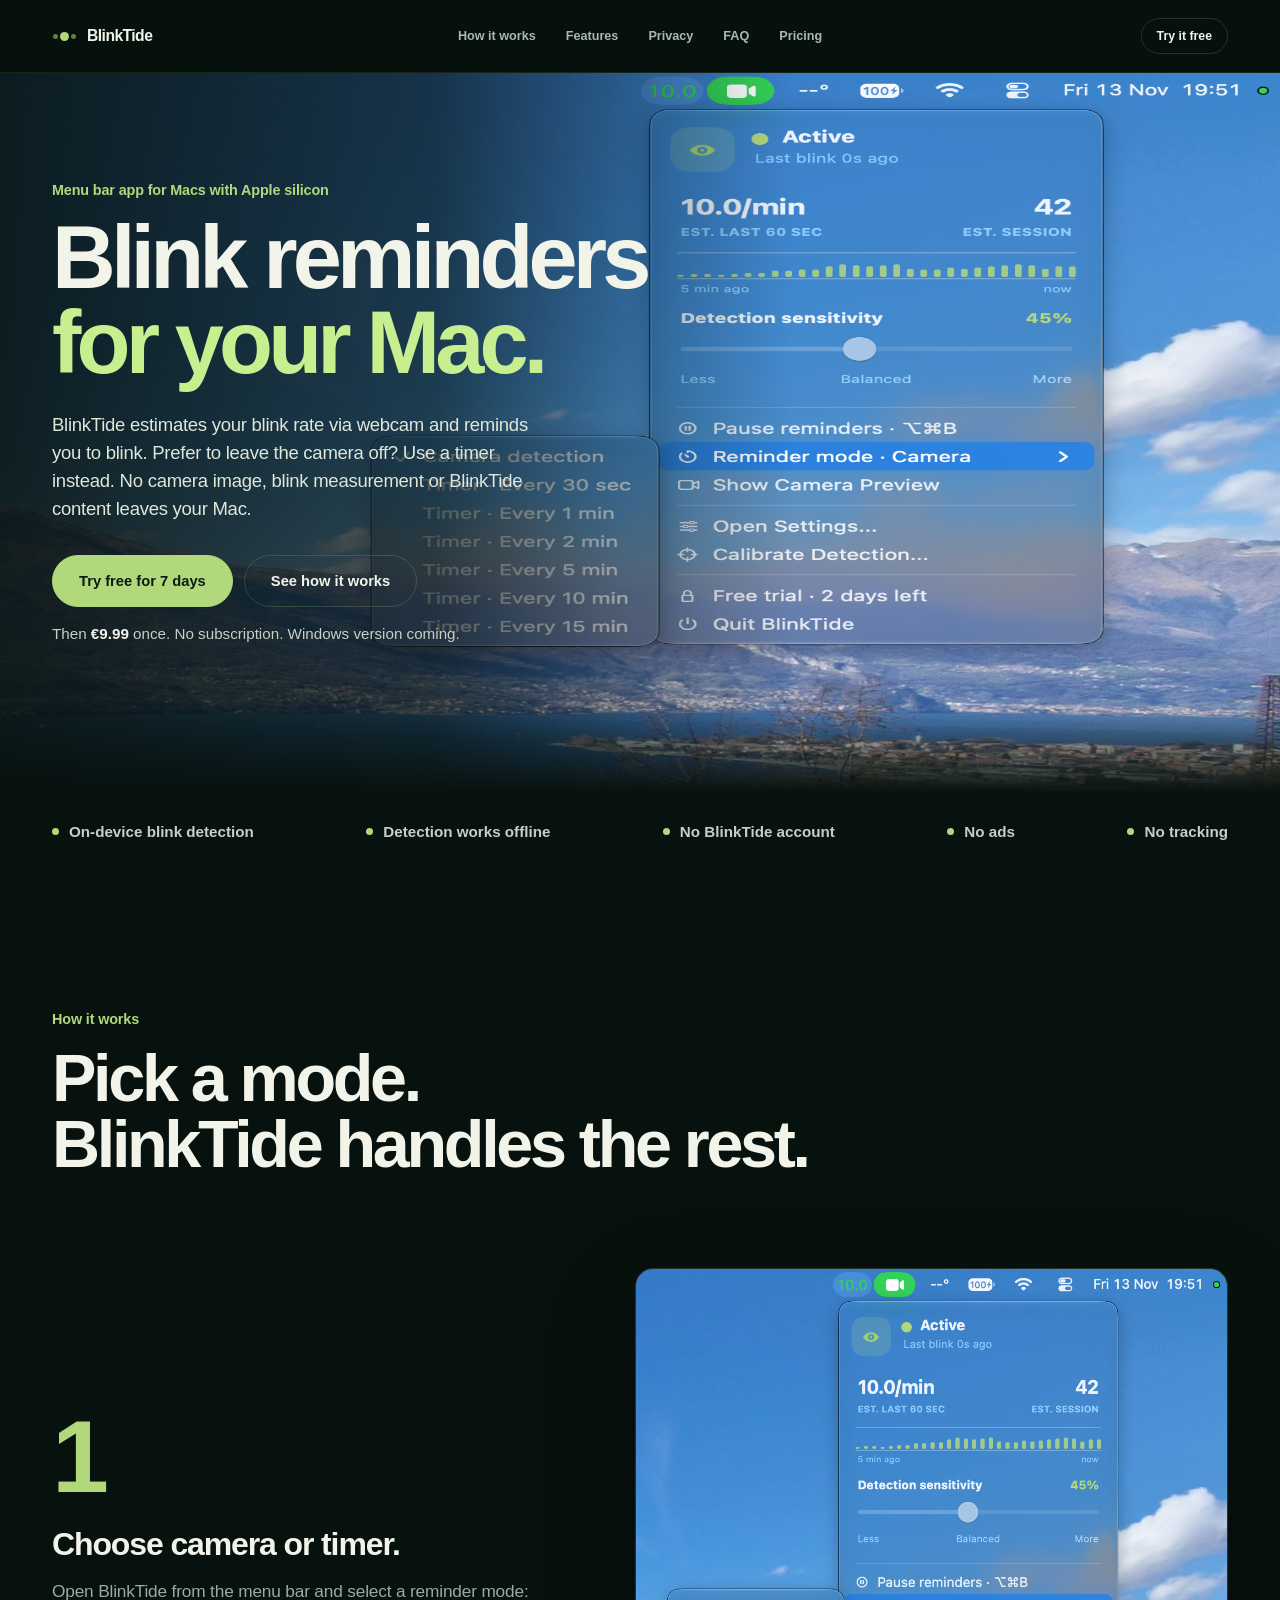
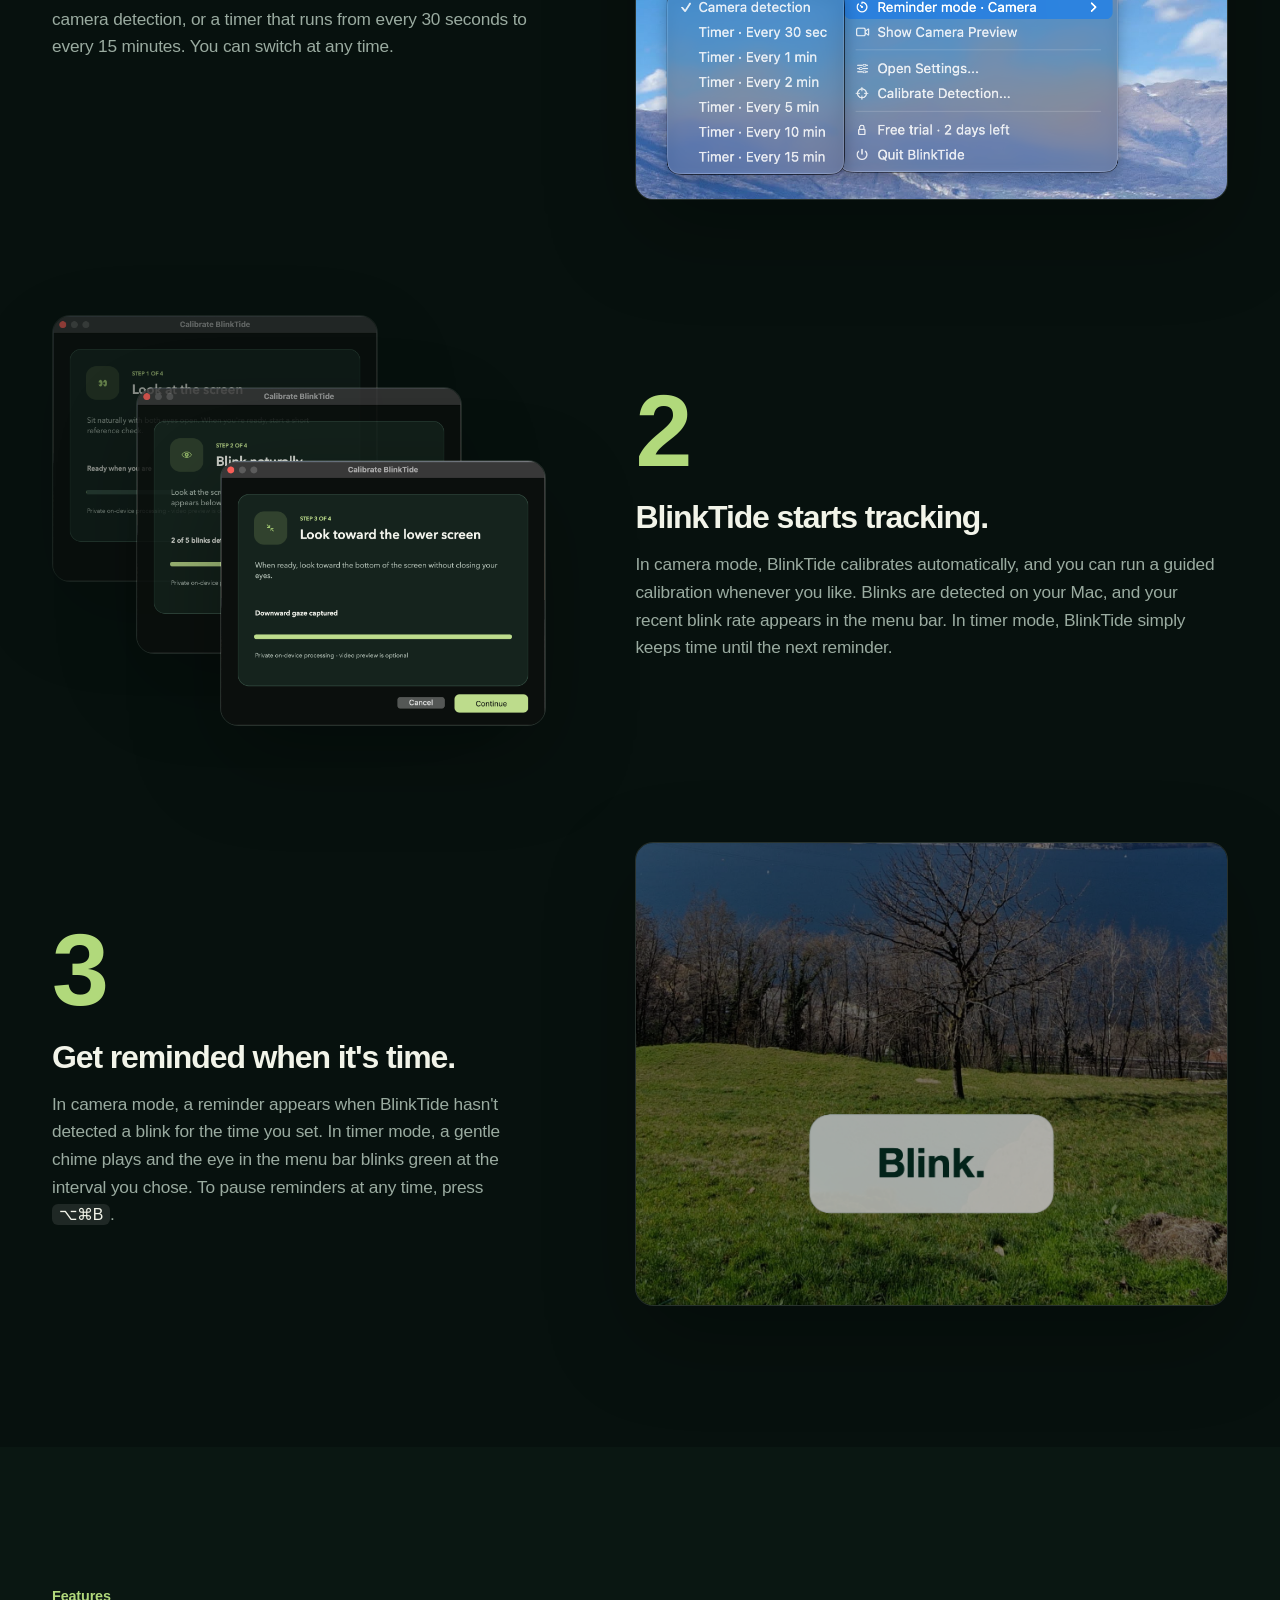
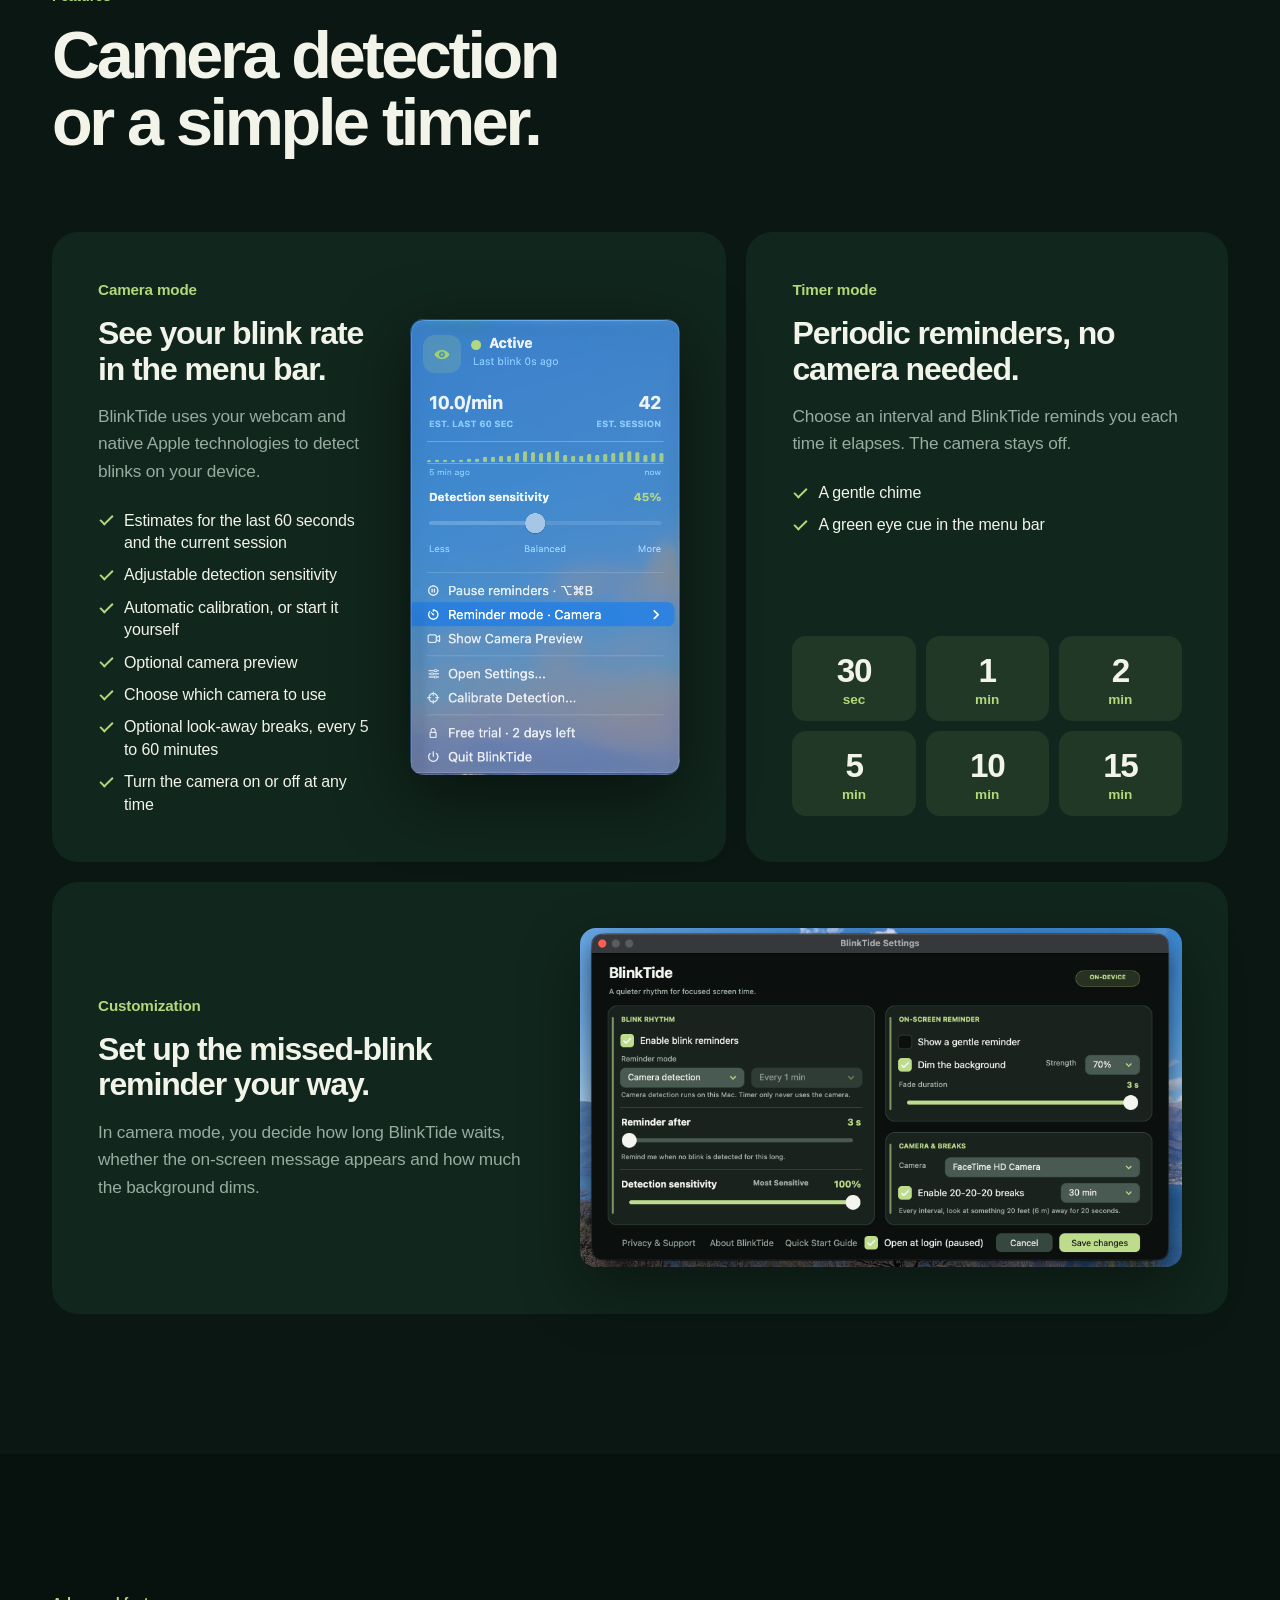
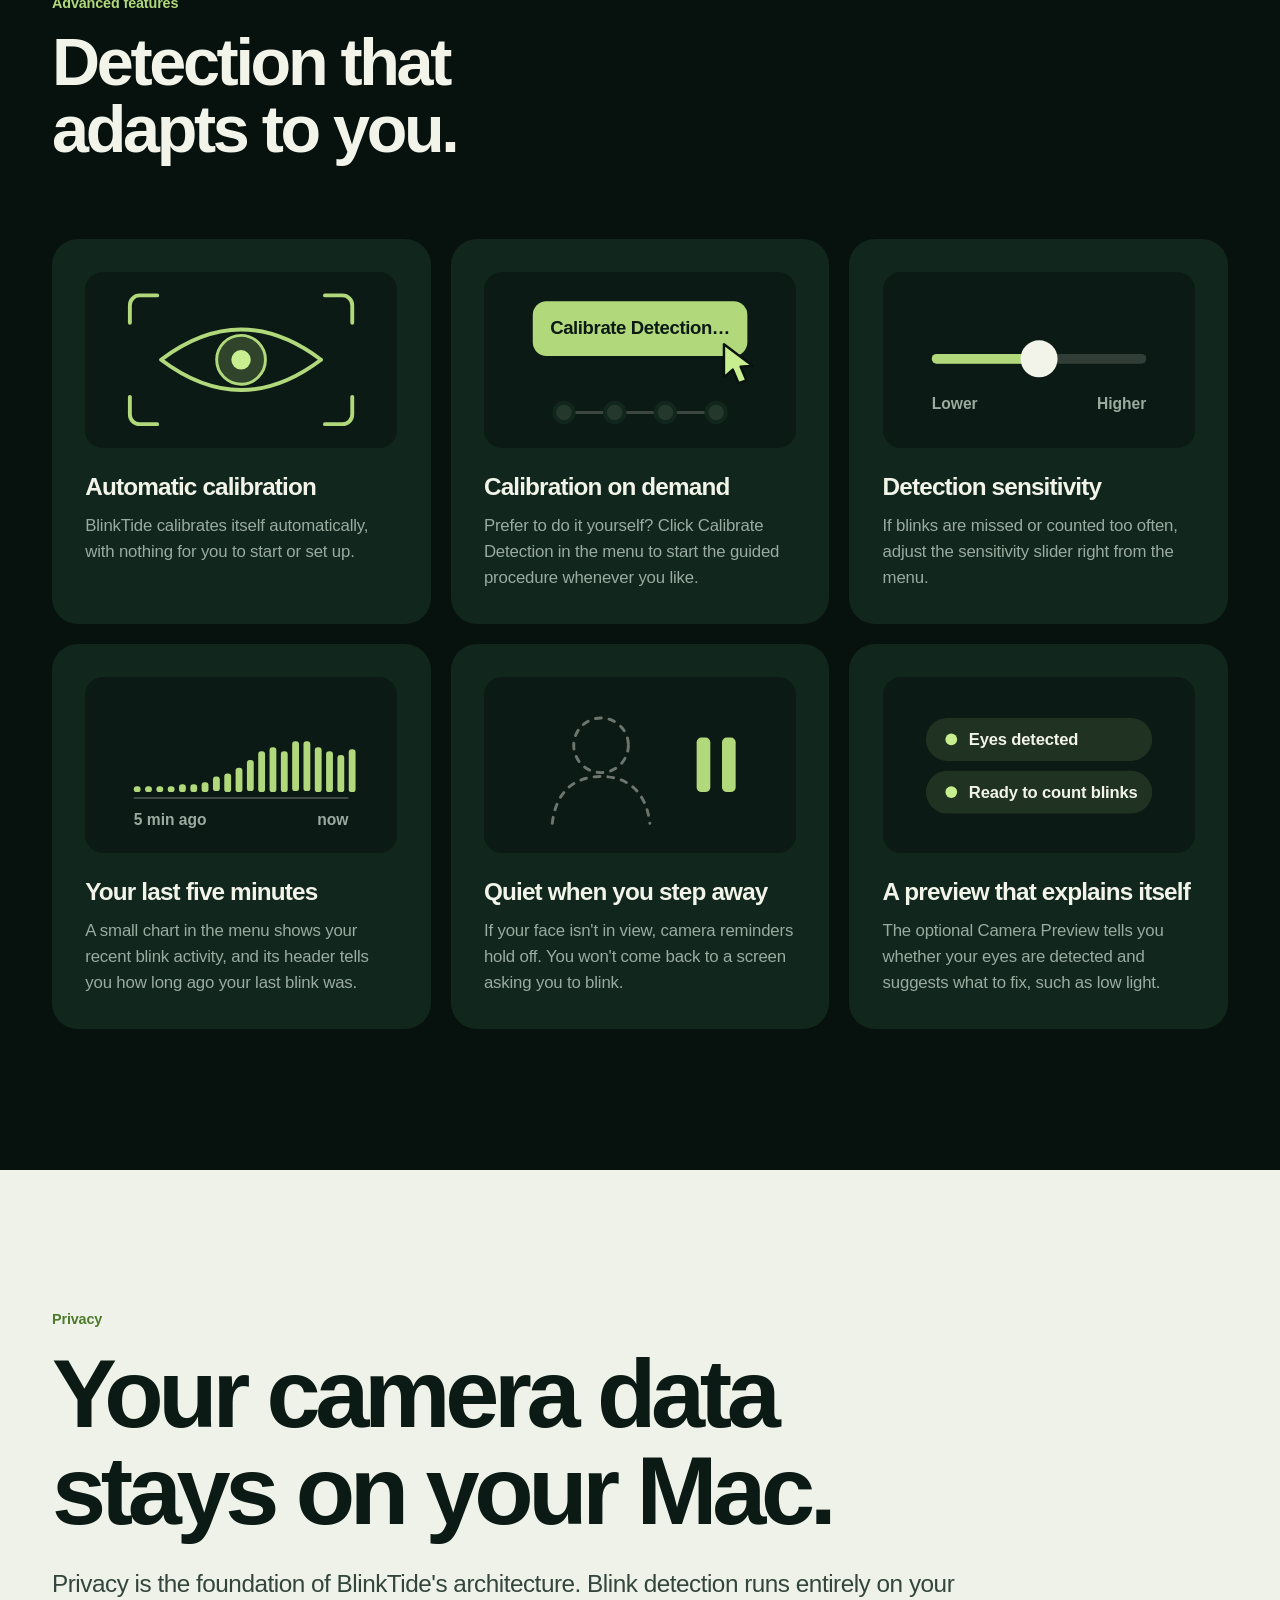
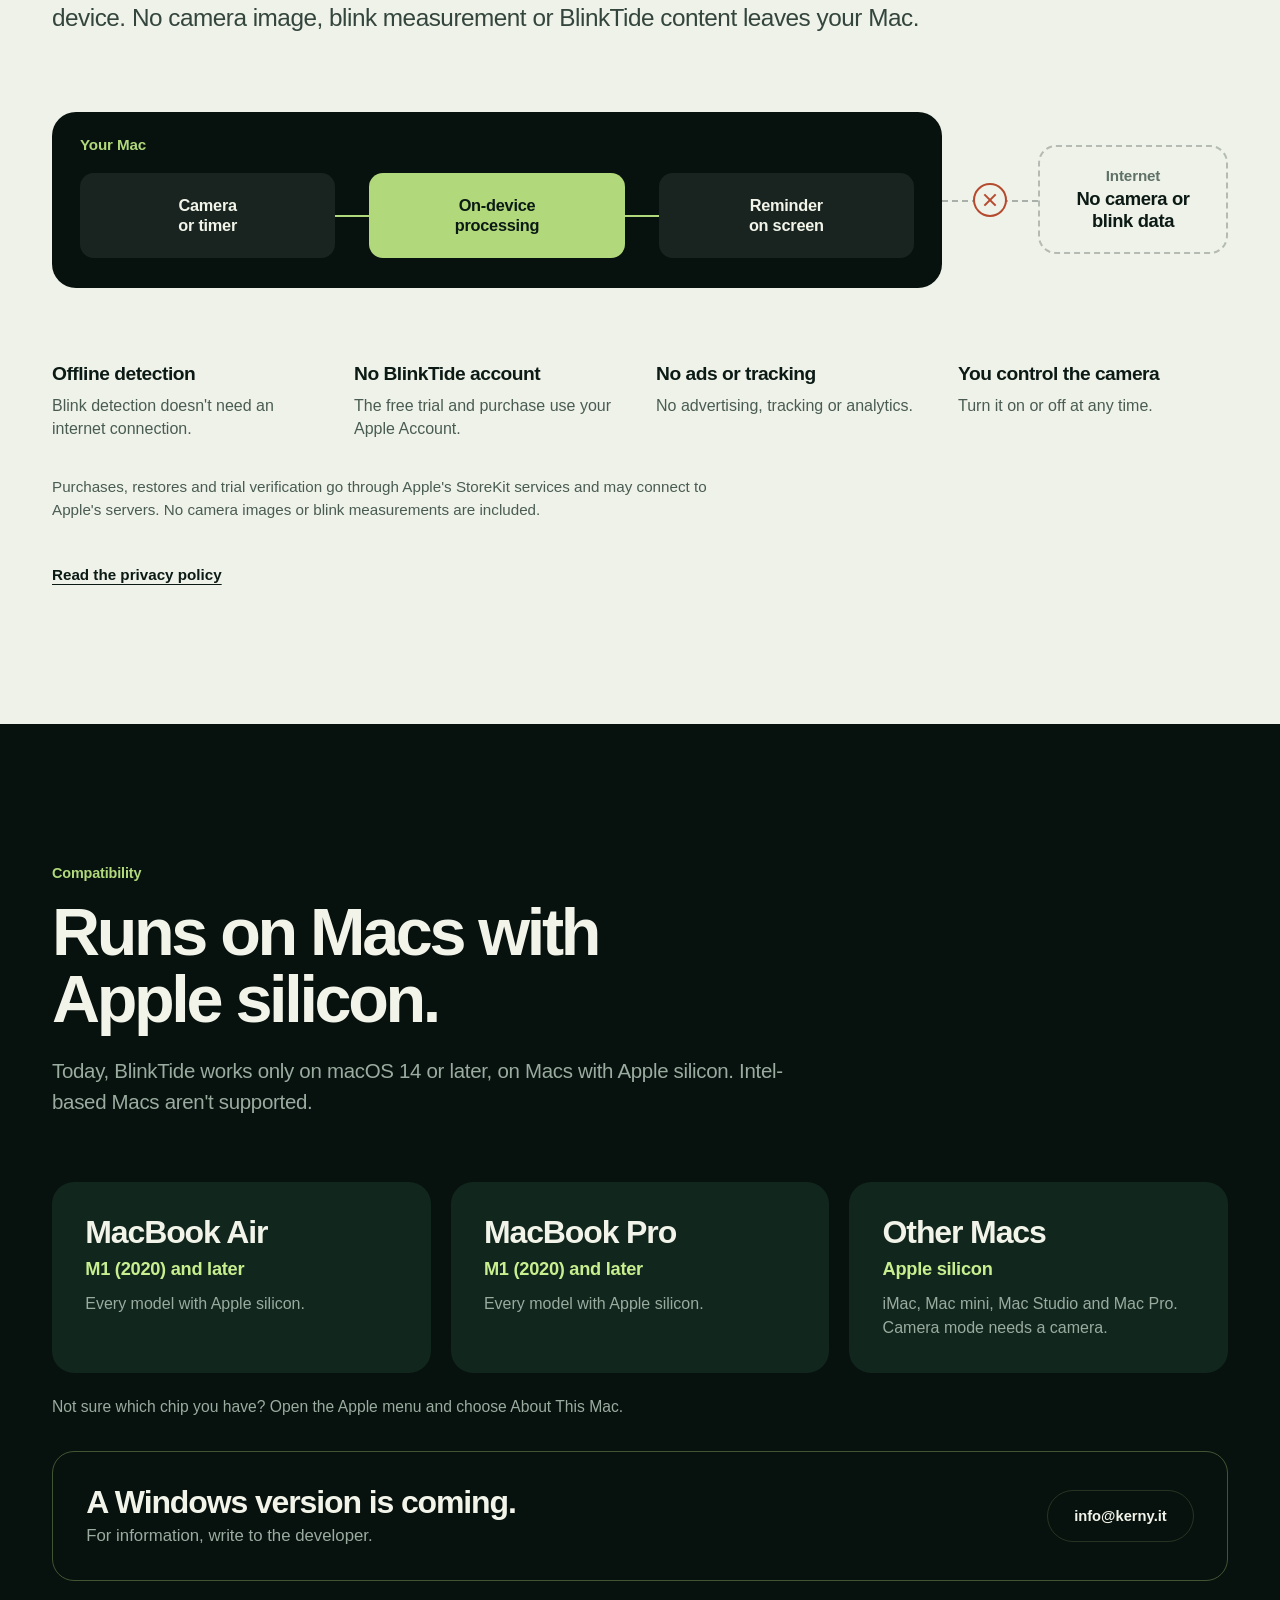
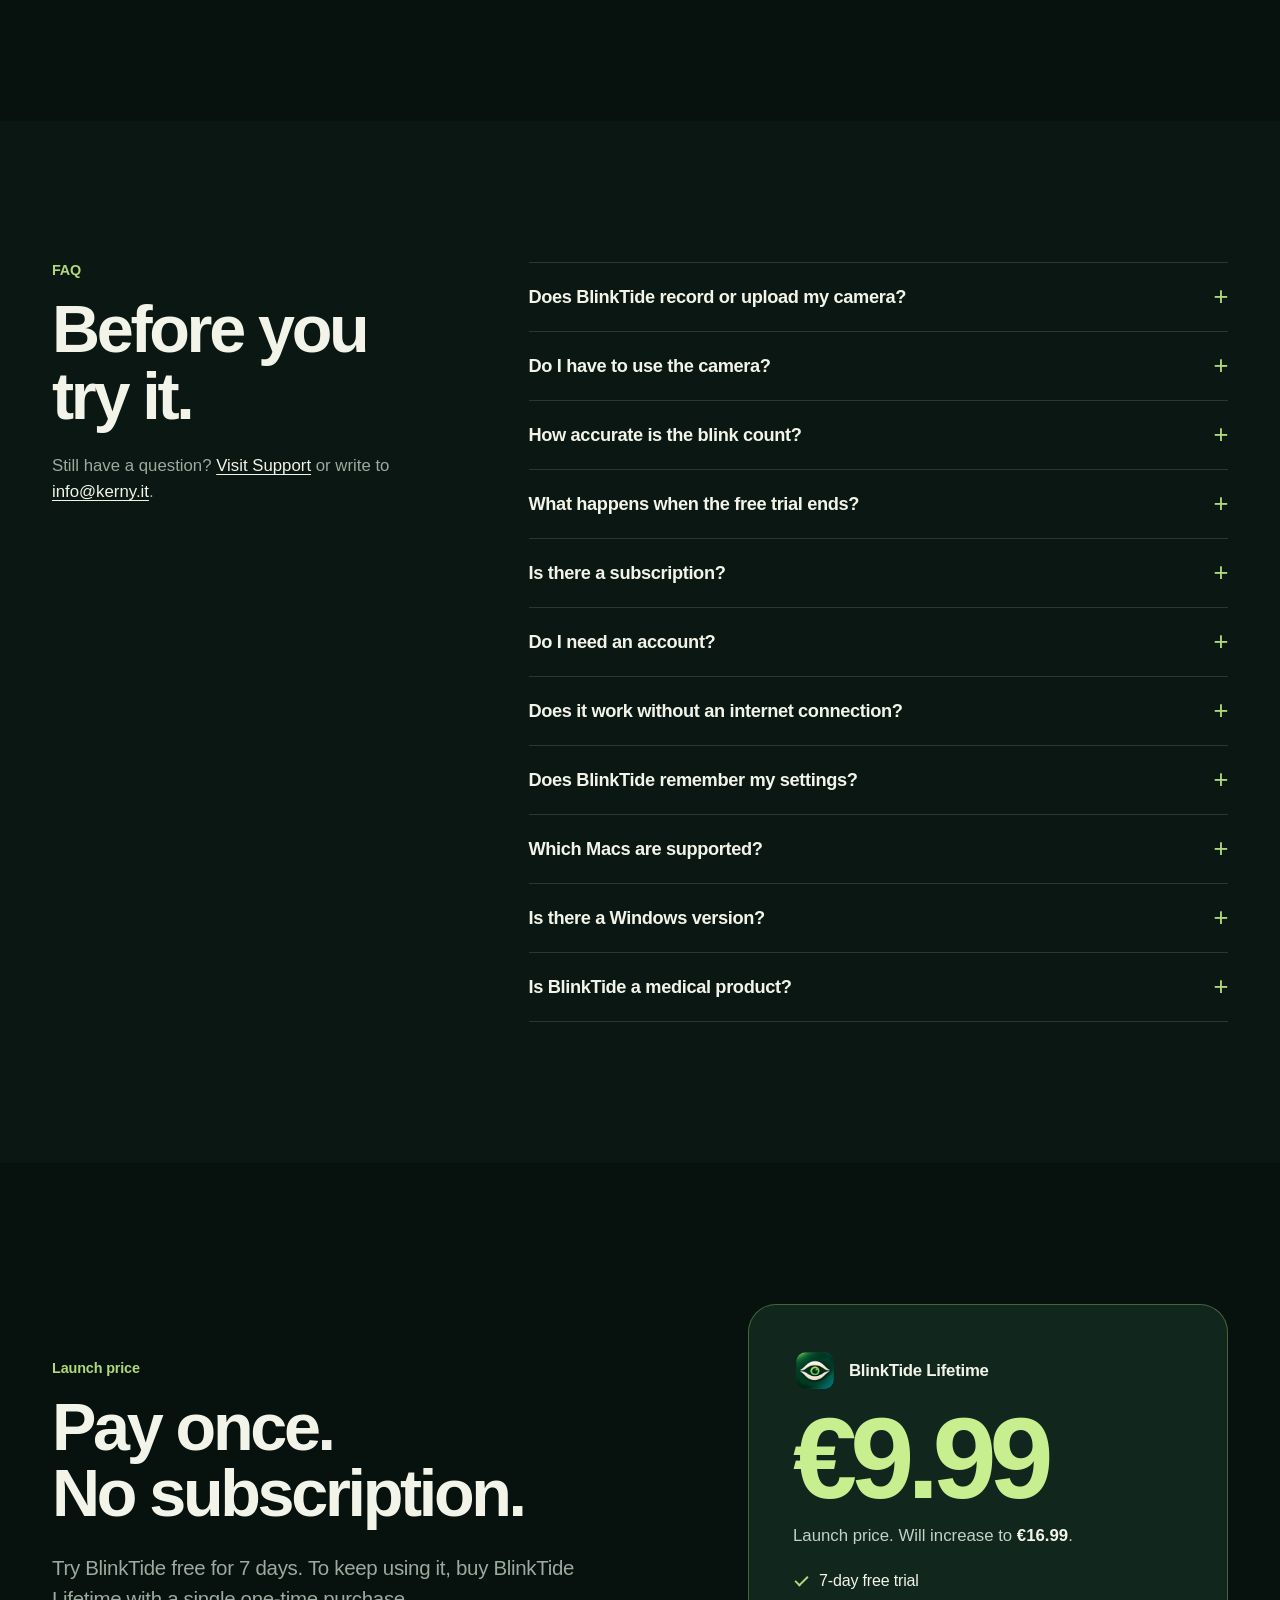
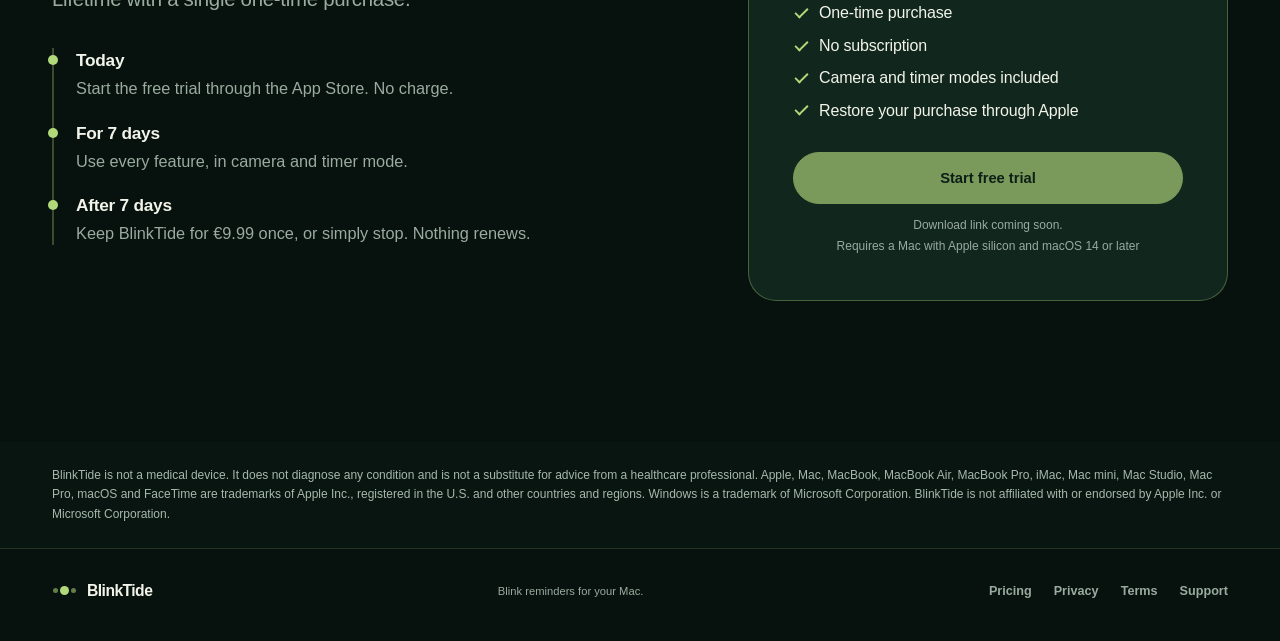
==== commit a0a8268c: "Center the menu panel, update settings screenshot and say "via webcam" Cut the menu panel out as a t" ====
--- a/index.html
+++ b/index.html
@@ -46,7 +46,7 @@
       <div class="container stage-copy">
         <p class="kicker">Menu bar app for Macs with Apple silicon</p>
         <h1 id="hero-title">Blink reminders<br><span>for your Mac.</span></h1>
-        <p class="stage-lead">BlinkTide estimates your blink rate with your Mac's camera and reminds you to blink. Prefer to leave the camera off? Use a timer instead. No camera image, blink measurement or BlinkTide content leaves your Mac.</p>
+        <p class="stage-lead">BlinkTide estimates your blink rate via webcam and reminds you to blink. Prefer to leave the camera off? Use a timer instead. No camera image, blink measurement or BlinkTide content leaves your Mac.</p>
         <div class="hero-actions">
           <a class="button" href="#pricing">Try free for 7 days</a>
           <a class="button ghost" href="#how-it-works">See how it works</a>
@@ -113,7 +113,7 @@
             <div>
               <p class="mode-tag">Camera mode</p>
               <h3>See your blink rate in the menu bar.</h3>
-              <p>BlinkTide uses your Mac's camera and native Apple technologies to detect blinks on your device.</p>
+              <p>BlinkTide uses your webcam and native Apple technologies to detect blinks on your device.</p>
               <ul class="ticks">
                 <li>Estimates for the last 60 seconds and the current session</li>
                 <li>Adjustable detection sensitivity</li>
@@ -124,7 +124,7 @@
                 <li>Turn the camera on or off at any time</li>
               </ul>
             </div>
-            <figure class="mode-shot"><img src="assets/screens/menu-panel.png" width="736" height="1020" loading="lazy" alt="The BlinkTide menu: 10 blinks per minute, 42 in the session, a five-minute activity chart and detection sensitivity at 45%."></figure>
+            <figure class="mode-shot"><img src="assets/screens/menu-panel.png" width="539" height="911" loading="lazy" alt="The BlinkTide menu: 10 blinks per minute, 42 in the session, a five-minute activity chart and detection sensitivity at 45%."></figure>
           </article>
 
           <article class="mode mode-timer">
@@ -151,7 +151,7 @@
               <h3>Set up the missed-blink reminder your way.</h3>
               <p>In camera mode, you decide how long BlinkTide waits, whether the on-screen message appears and how much the background dims.</p>
             </div>
-            <figure class="custom-shot"><img src="assets/screens/settings.png" width="1780" height="1020" loading="lazy" alt="The BlinkTide settings window: reminder mode, reminder delay, detection sensitivity, on-screen reminder and background dimming, camera choice and 20-20-20 breaks."></figure>
+            <figure class="custom-shot"><img src="assets/screens/settings.png" width="1786" height="1006" loading="lazy" alt="The BlinkTide settings window: reminder mode, reminder delay, detection sensitivity, on-screen reminder and background dimming, camera choice and 20-20-20 breaks."></figure>
           </article>
         </div>
       </div>
@@ -357,7 +357,7 @@
       </div>
     </section>
 
-    <p class="container product-disclaimer">BlinkTide is not a medical device. It does not diagnose any condition and is not a substitute for advice from a healthcare professional. Apple, Mac, MacBook, MacBook Air, MacBook Pro, iMac, Mac mini, Mac Studio, Mac Pro and macOS are trademarks of Apple Inc., registered in the U.S. and other countries and regions. Windows is a trademark of Microsoft Corporation. BlinkTide is not affiliated with or endorsed by Apple Inc. or Microsoft Corporation.</p>
+    <p class="container product-disclaimer">BlinkTide is not a medical device. It does not diagnose any condition and is not a substitute for advice from a healthcare professional. Apple, Mac, MacBook, MacBook Air, MacBook Pro, iMac, Mac mini, Mac Studio, Mac Pro, macOS and FaceTime are trademarks of Apple Inc., registered in the U.S. and other countries and regions. Windows is a trademark of Microsoft Corporation. BlinkTide is not affiliated with or endorsed by Apple Inc. or Microsoft Corporation.</p>
   </main>
 
   <footer class="site-footer"><div class="container footer-layout"><a class="brand" href="./"><span class="brand-signal" aria-hidden="true"><i></i><i></i><i></i></span><span>BlinkTide</span></a><p>Blink reminders for your Mac.</p><div class="footer-links"><a href="#pricing">Pricing</a><a href="privacy/">Privacy</a><a href="terms/">Terms</a><a href="support/">Support</a></div></div></footer>
--- a/assets/home.css
+++ b/assets/home.css
@@ -50,7 +50,10 @@
 .step-number { color: var(--lime); display: block; font-size: clamp(4.5rem, 8vw, 7.5rem); font-weight: 600; letter-spacing: -.06em; line-height: 1; margin-bottom: 18px; }
 .step kbd { background: rgba(242, 244, 233, .1); border-radius: 6px; color: var(--cream); font-family: var(--sans); font-size: .92em; padding: 2px 7px; white-space: nowrap; }
 .shot, .mode-shot, .shot-stack { margin: 0; }
-.shot img, .shot-stack img, .mode-shot img { border: 1px solid rgba(242, 244, 233, .14); border-radius: 18px; box-shadow: var(--shadow); height: auto; width: 100%; }
+.shot img, .shot-stack img { border: 1px solid rgba(242, 244, 233, .14); border-radius: 18px; box-shadow: var(--shadow); height: auto; width: 100%; }
+/* The menu panel is a transparent cut-out, so it floats with its own shadow instead of a frame. */
+.mode-shot { justify-self: center; width: 100%; }
+.mode-shot img { filter: drop-shadow(0 22px 34px rgba(0, 0, 0, .5)); height: auto; width: 100%; }
 .shot-stack { aspect-ratio: 6 / 5; position: relative; }
 .shot-stack img { position: absolute; width: 66%; }
 .shot-stack img:nth-child(1) { left: 0; opacity: .55; top: 0; }
@@ -61,7 +64,7 @@
 .section-modes { background: var(--night-2); }
 .modes { display: grid; gap: 20px; grid-template-columns: minmax(0, 7fr) minmax(0, 5fr); margin-top: clamp(48px, 6vw, 80px); }
 .mode { background: var(--panel); border-radius: 26px; padding: clamp(28px, 3.6vw, 48px); }
-.mode-camera { align-items: center; display: grid; gap: 36px; grid-template-columns: minmax(0, 1fr) minmax(0, 250px); }
+.mode-camera { align-items: center; display: grid; gap: 36px; grid-template-columns: minmax(0, 1fr) minmax(0, 270px); }
 .mode-tag { color: var(--lime) !important; font-size: .95rem !important; font-weight: 650; margin-bottom: 14px !important; }
 .mode-timer { display: flex; flex-direction: column; }
 .custom-shot { margin: 0; }
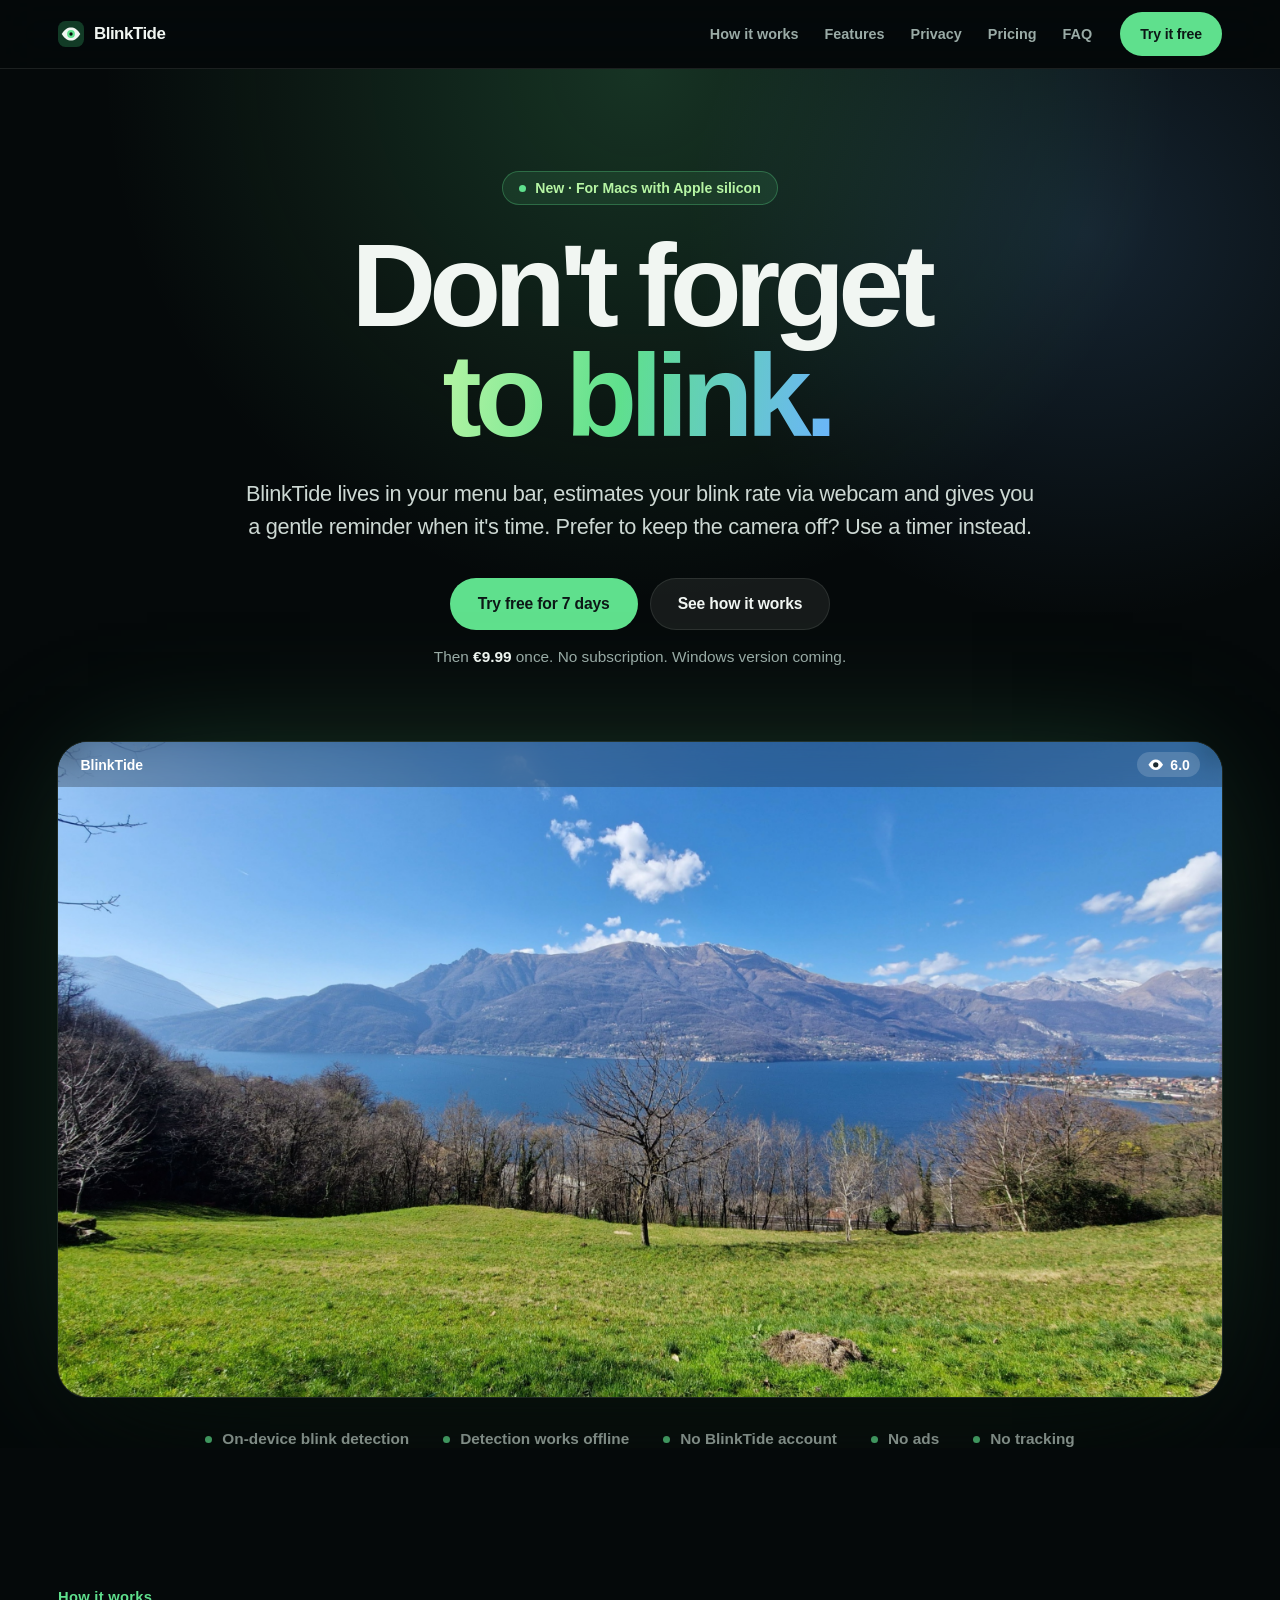
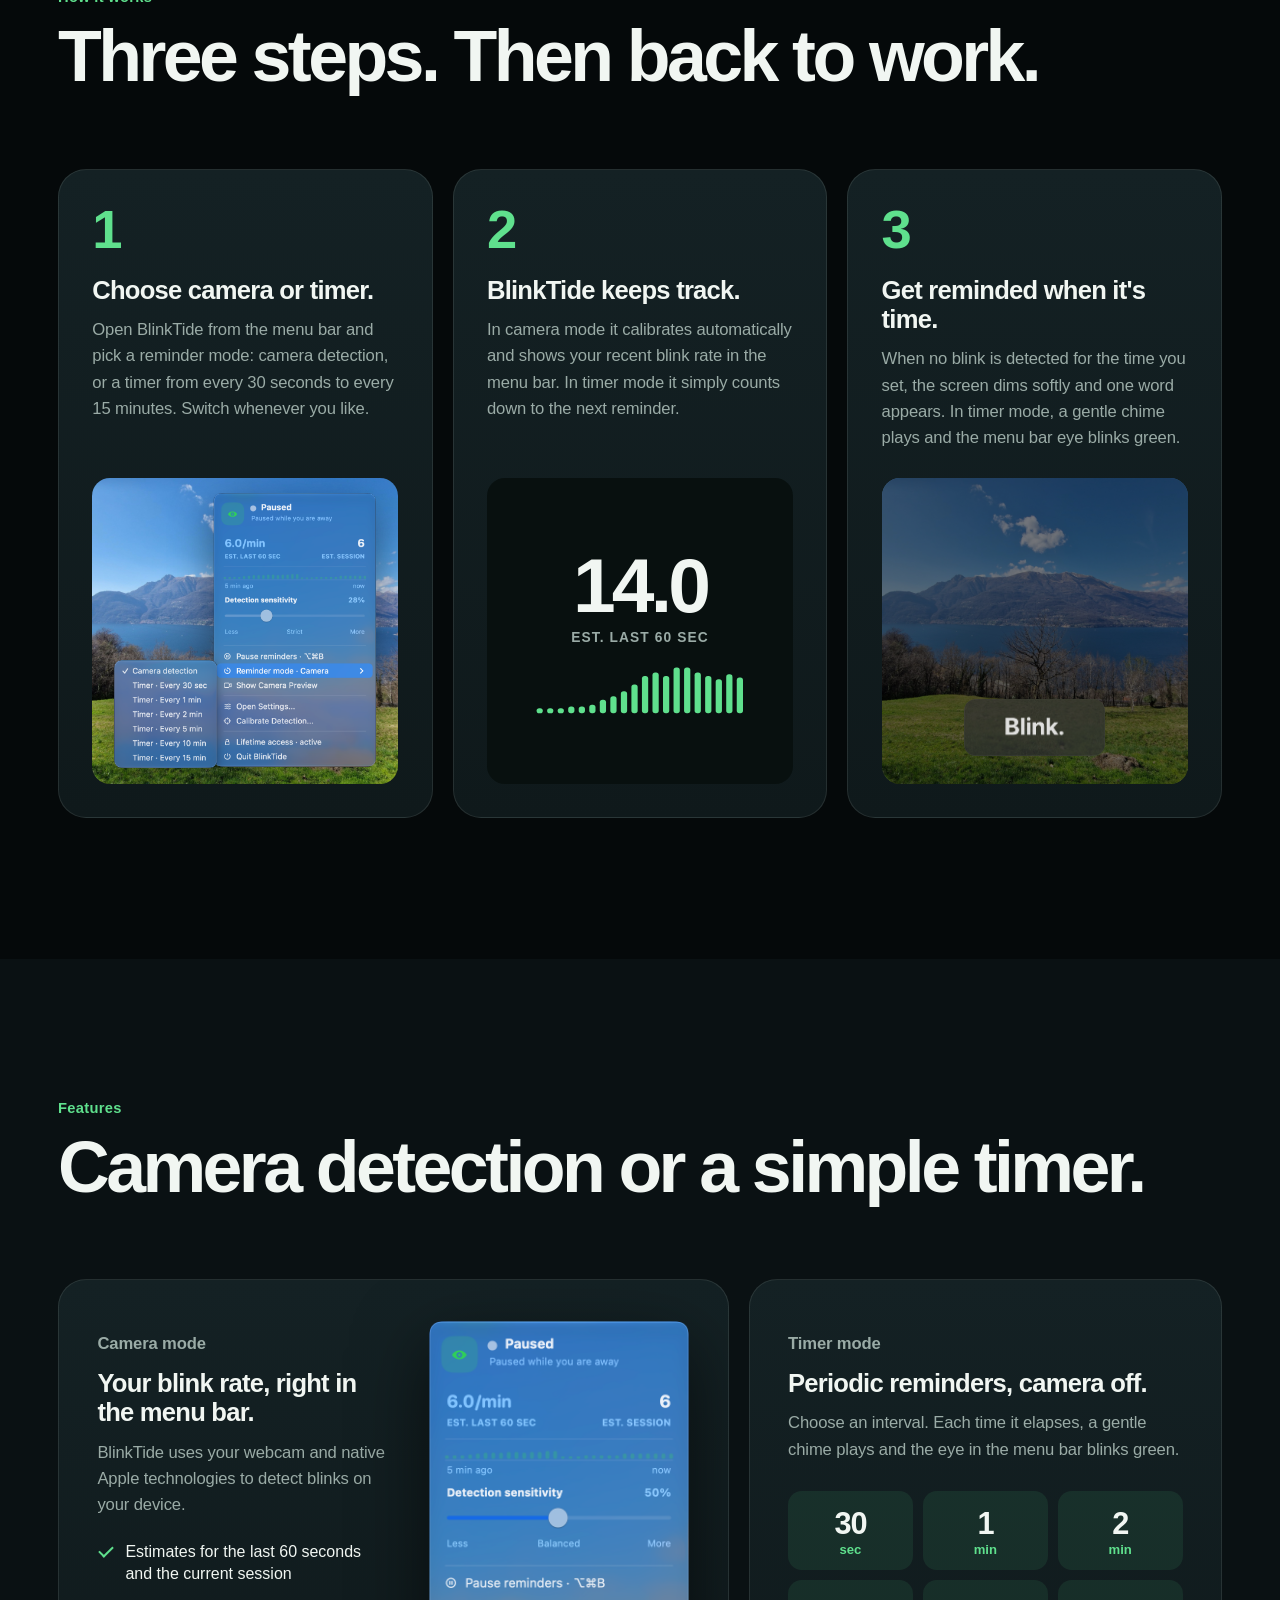
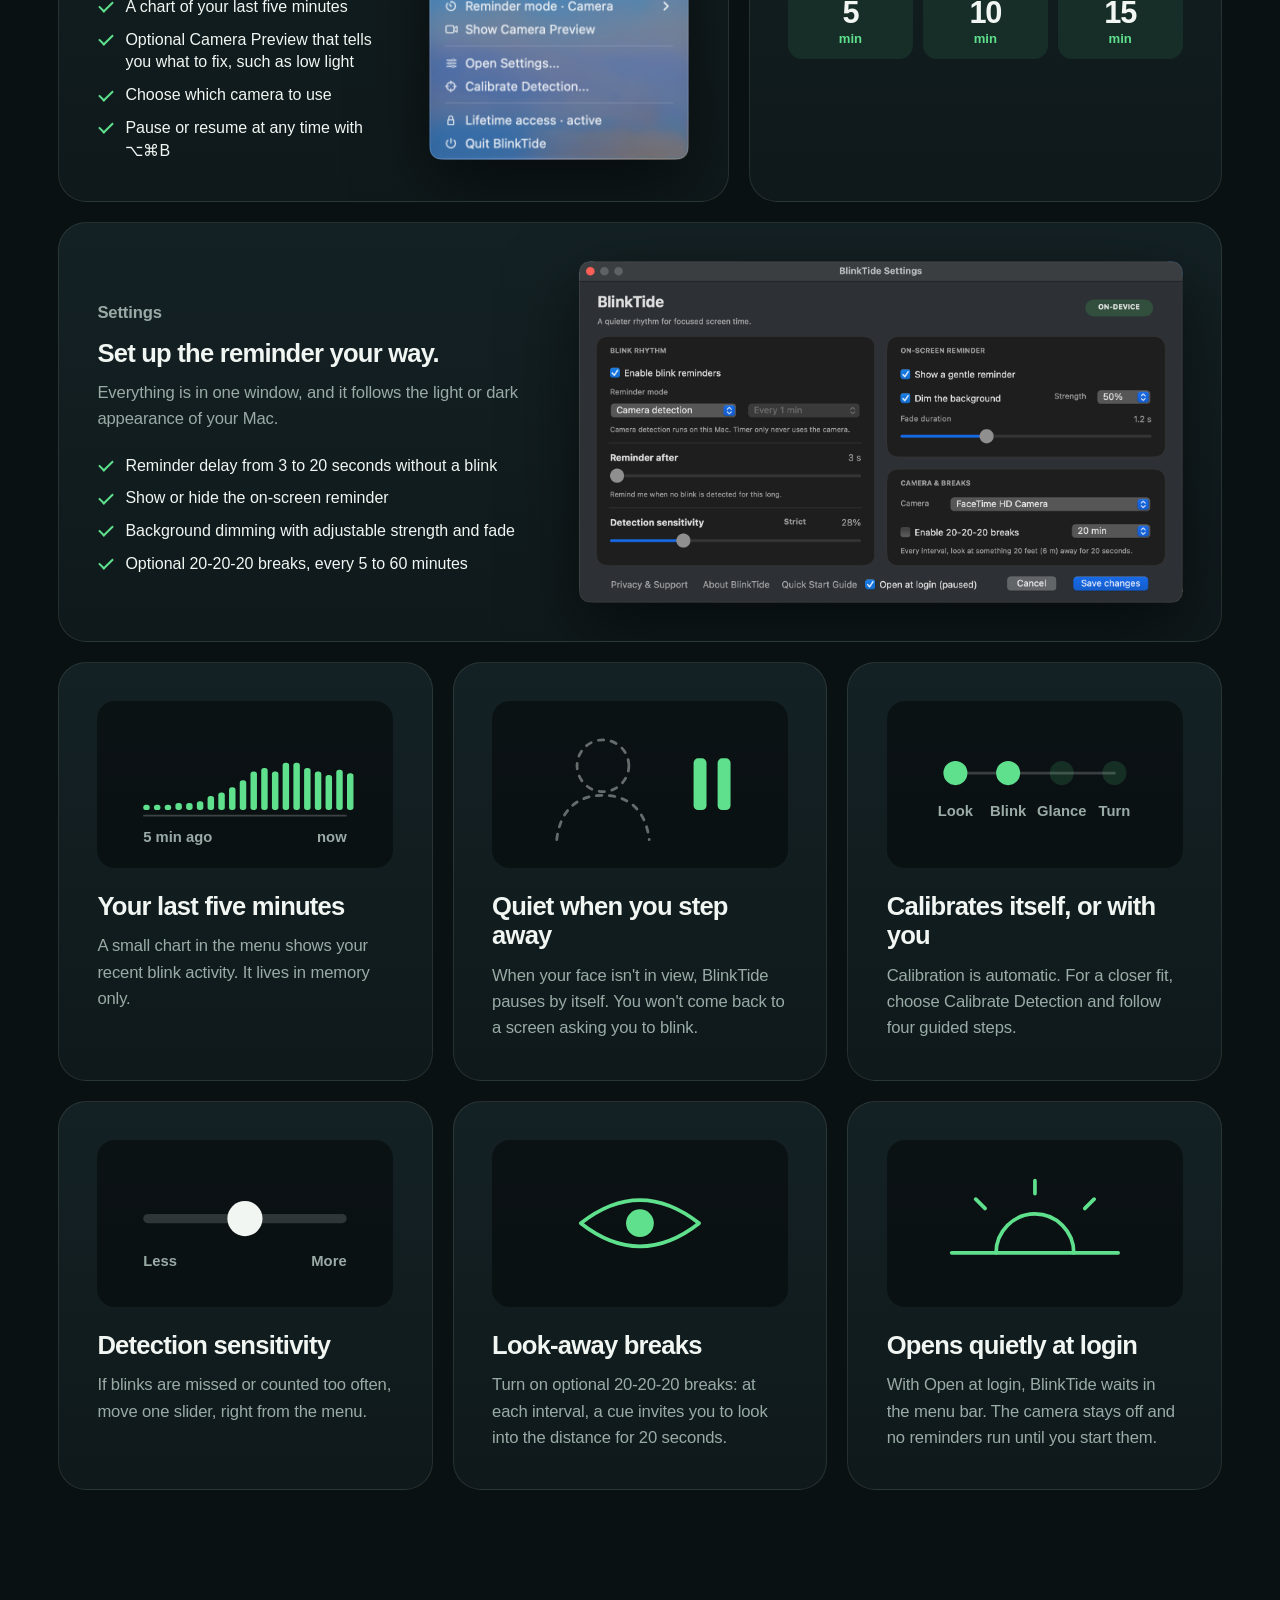
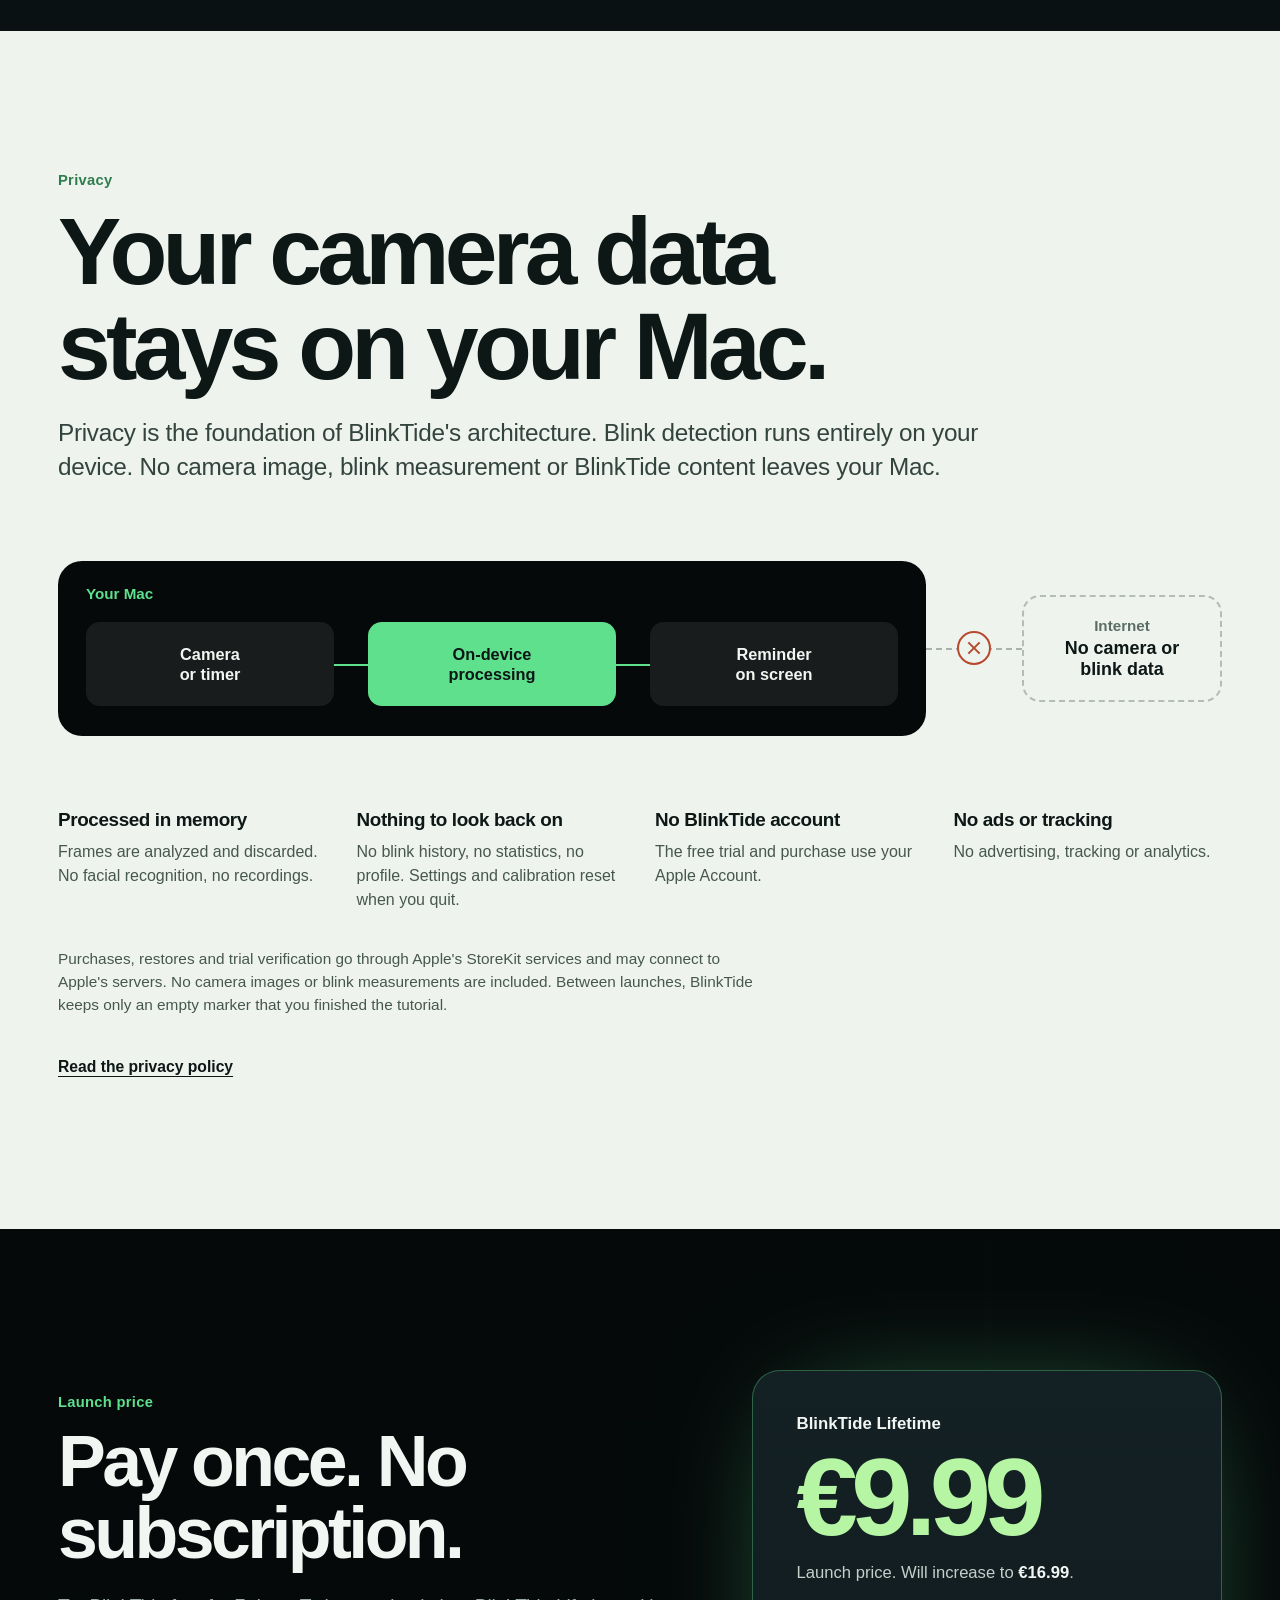
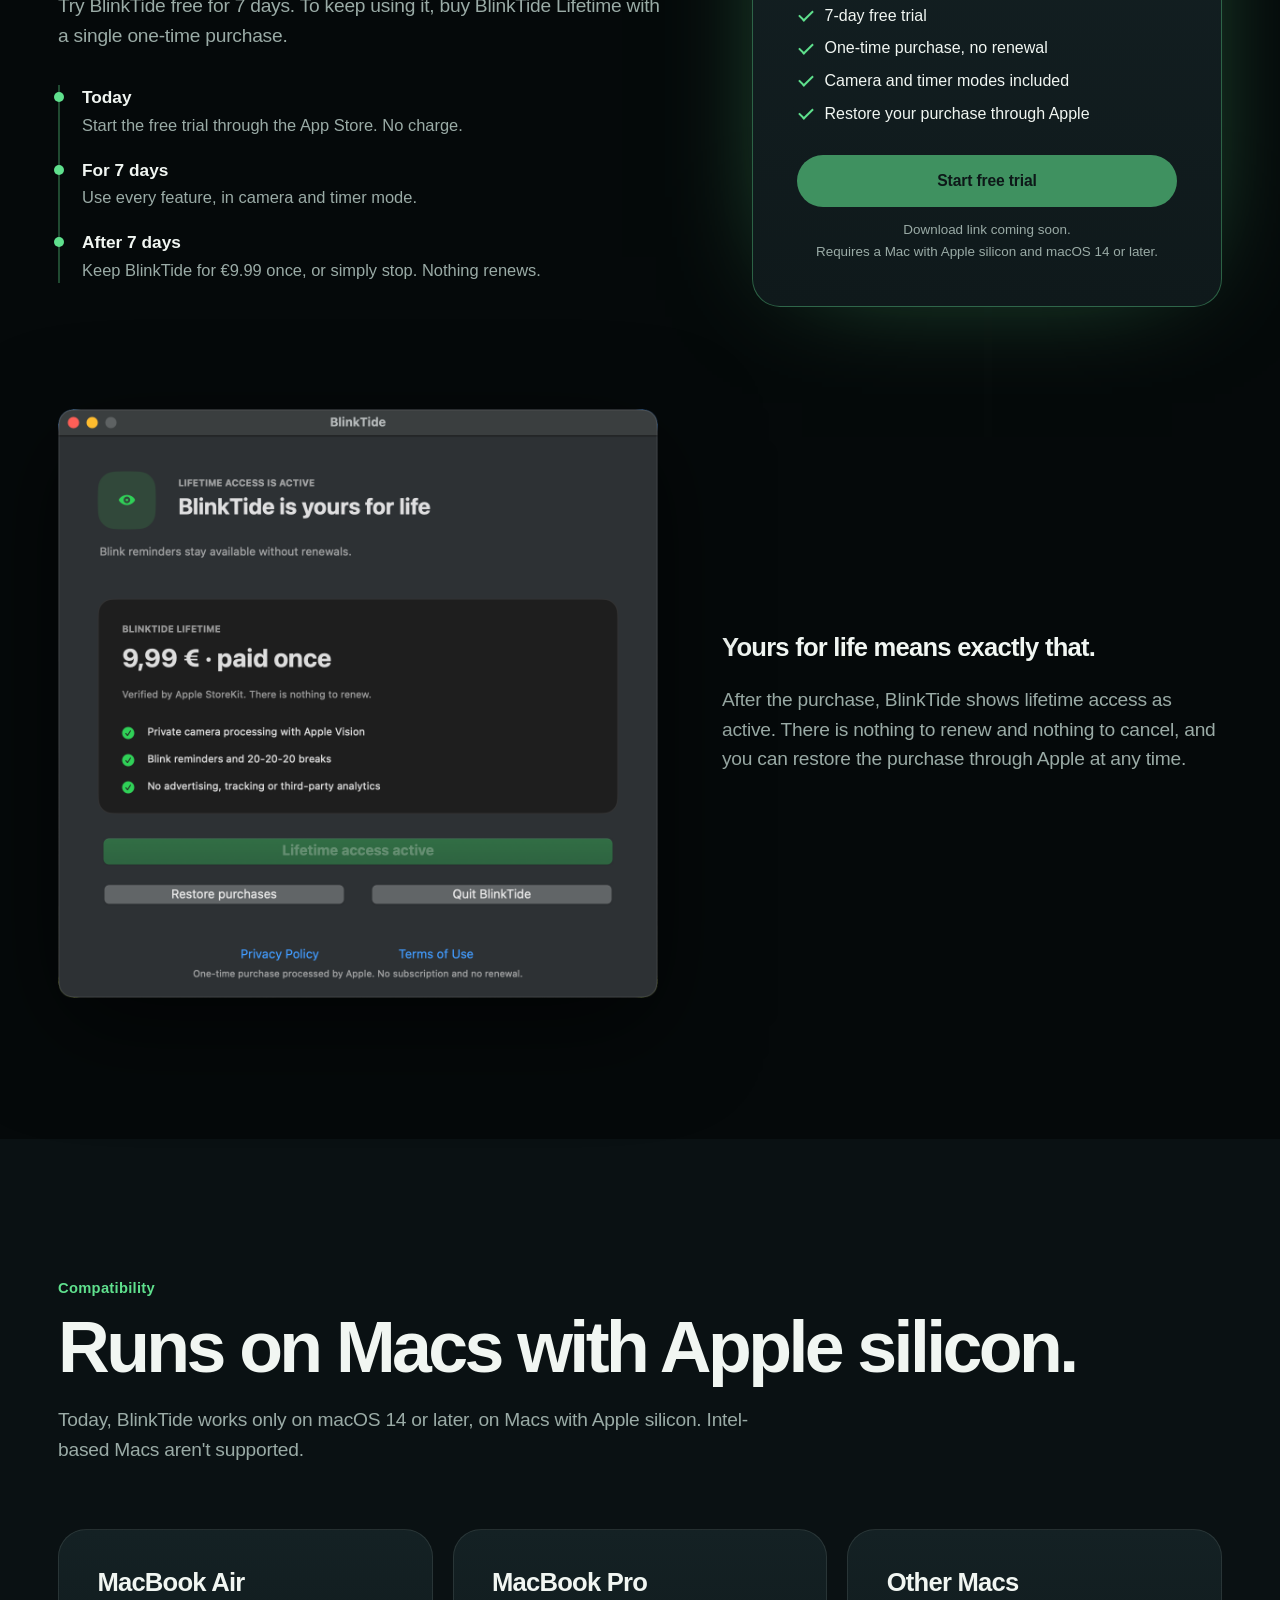
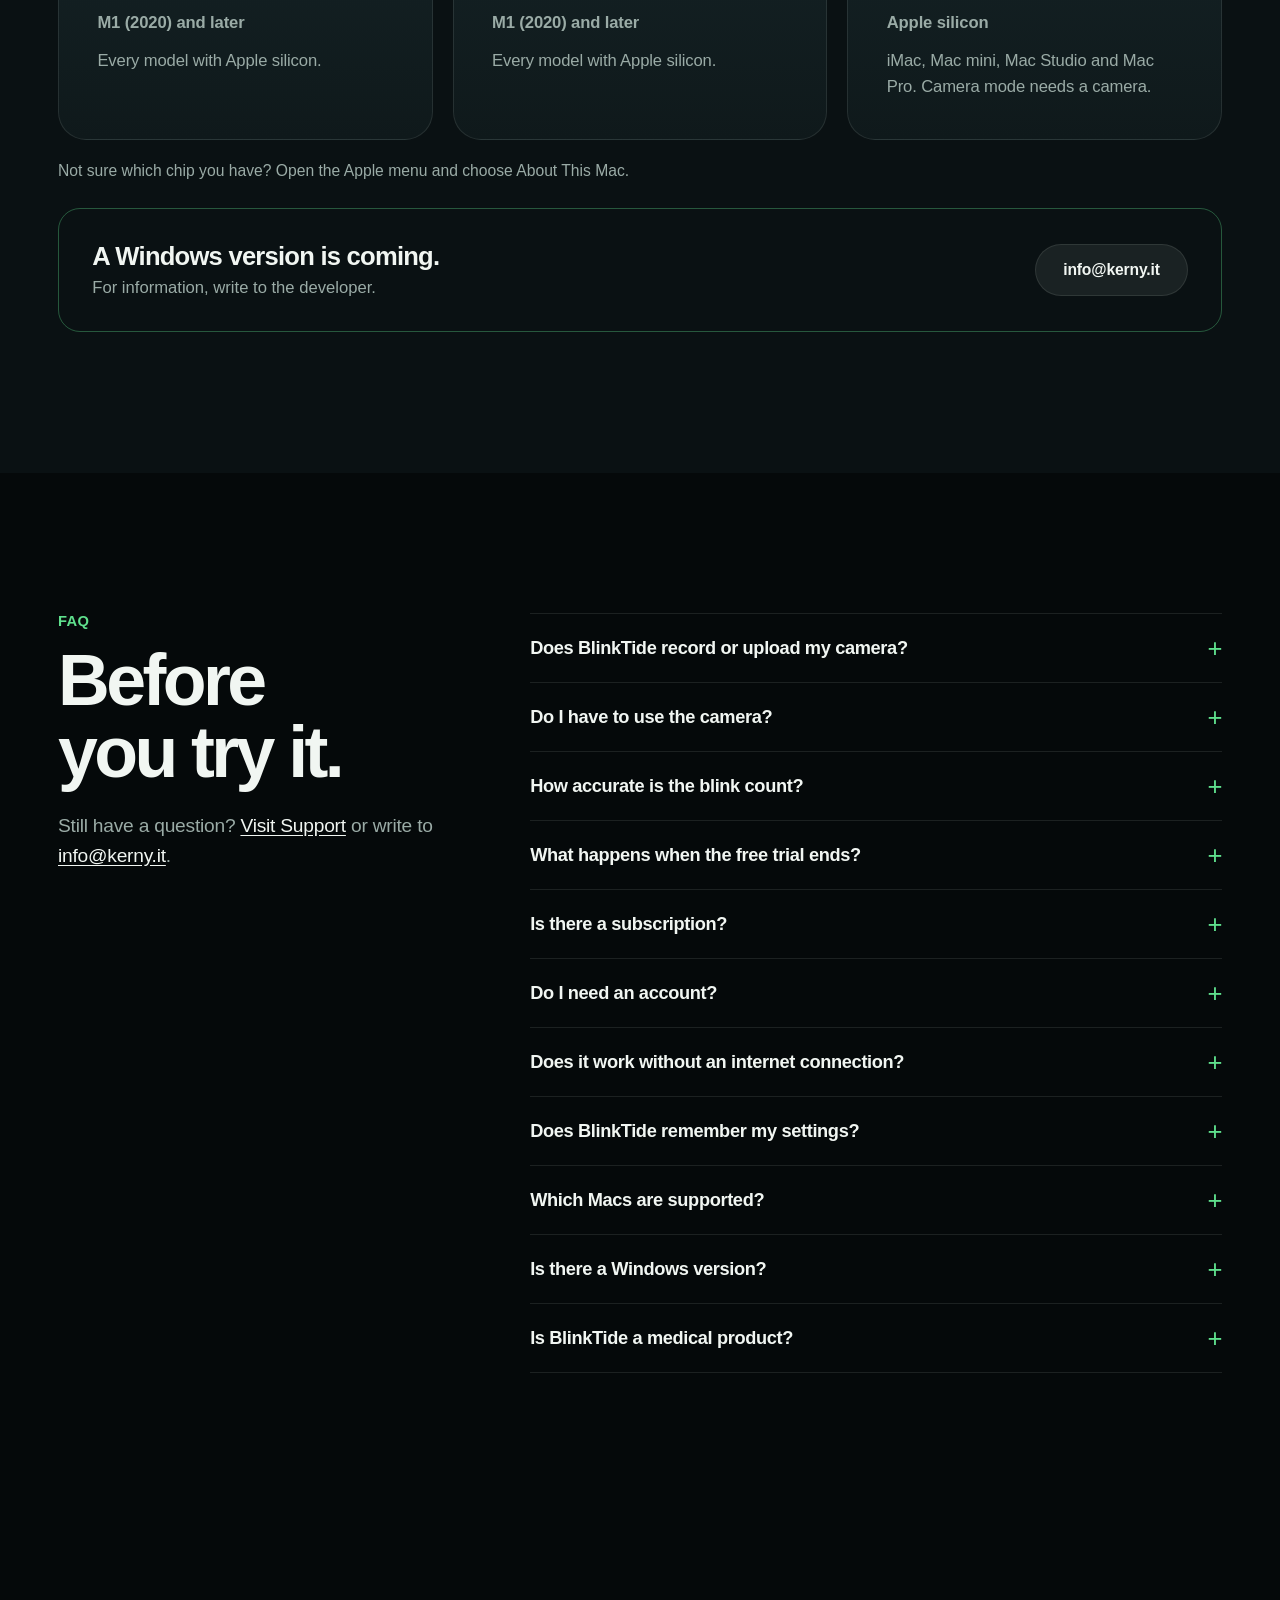
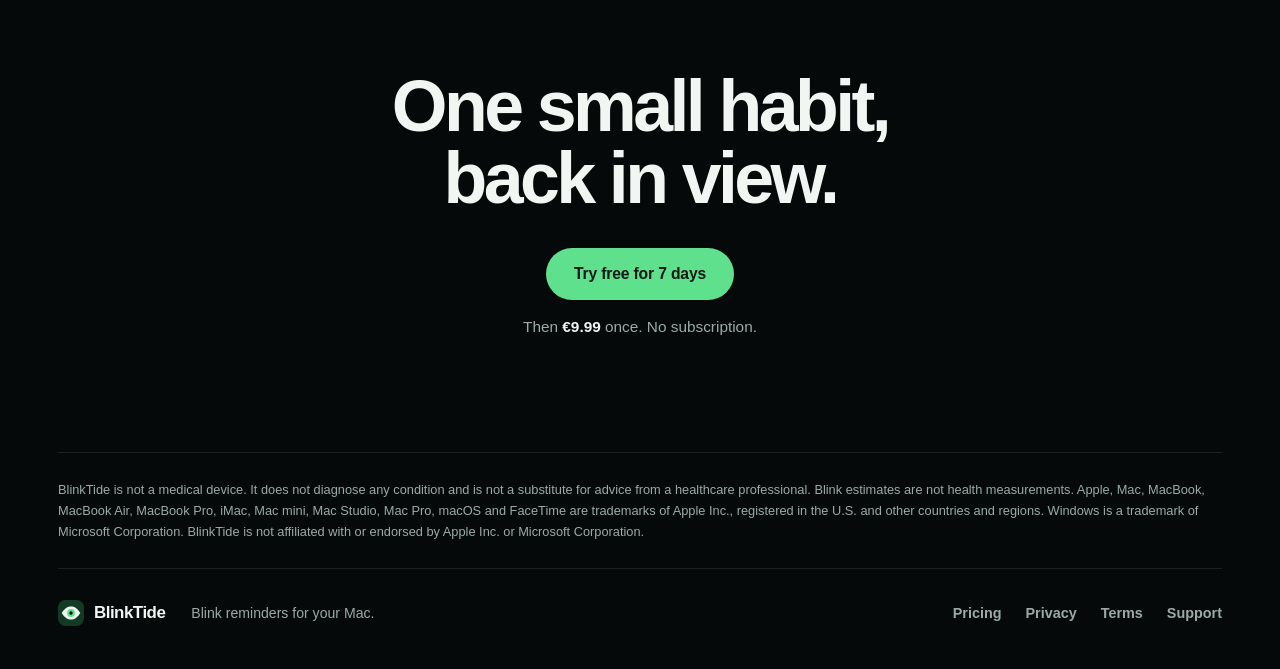
==== commit 96cfc965: "Launch the new BlinkTide site Rebuild the homepage around the new app screenshots: an animated hero," ====
--- a/index.html
+++ b/index.html
@@ -3,314 +3,236 @@
 <head>
   <meta charset="utf-8">
   <meta name="viewport" content="width=device-width, initial-scale=1">
-  <meta name="description" content="BlinkTide is a Mac menu bar app that reminds you to blink, using your camera or a simple timer. No camera image, blink measurement or BlinkTide content leaves your Mac. Free for 7 days, then €9.99 once.">
-  <meta name="theme-color" content="#07110e">
+  <meta name="description" content="BlinkTide is a Mac menu bar app that reminds you to blink, via webcam or a simple timer. No camera image, blink measurement or BlinkTide content leaves your Mac. Free for 7 days, then €9.99 once.">
+  <meta name="theme-color" content="#05090a">
   <meta property="og:type" content="website">
   <meta property="og:locale" content="en_US">
-  <meta property="og:title" content="BlinkTide · Blink reminders for your Mac">
-  <meta property="og:description" content="Camera-based blink detection or a simple timer, right in your menu bar. Blink detection runs on your Mac. Free for 7 days, then €9.99 once.">
+  <meta property="og:title" content="BlinkTide · Don't forget to blink">
+  <meta property="og:description" content="A Mac menu bar app that reminds you to blink, via webcam or a simple timer. Blink detection runs on your Mac. Free for 7 days, then €9.99 once.">
   <meta property="og:image" content="https://blinktide.kerny.it/assets/og-blinktide.jpg">
   <meta name="twitter:card" content="summary_large_image">
-  <meta name="twitter:title" content="BlinkTide · Blink reminders for your Mac">
-  <meta name="twitter:description" content="Camera-based blink detection or a simple timer, right in your menu bar. Blink detection runs on your Mac. Free for 7 days, then €9.99 once.">
+  <meta name="twitter:title" content="BlinkTide · Don't forget to blink">
+  <meta name="twitter:description" content="A Mac menu bar app that reminds you to blink, via webcam or a simple timer. Blink detection runs on your Mac. Free for 7 days, then €9.99 once.">
   <meta name="twitter:image" content="https://blinktide.kerny.it/assets/og-blinktide.jpg">
-  <title>BlinkTide · Blink reminders for your Mac</title>
+  <title>BlinkTide · Don't forget to blink</title>
   <link rel="canonical" href="https://blinktide.kerny.it/">
   <link rel="icon" type="image/png" href="assets/favicon.png">
   <link rel="apple-touch-icon" href="assets/apple-touch-icon.png">
   <script type="application/ld+json">{"@context": "https://schema.org", "@type": "SoftwareApplication", "name": "BlinkTide", "operatingSystem": "macOS 14 or later (Apple silicon)", "applicationCategory": "UtilitiesApplication", "description": "A Mac menu bar app that reminds you to blink, using on-device camera detection or a simple timer.", "url": "https://blinktide.kerny.it/", "image": "https://blinktide.kerny.it/assets/app-icon.png", "offers": {"@type": "Offer", "price": "9.99", "priceCurrency": "EUR"}}</script>
-  <link rel="stylesheet" href="assets/site.css">
-  <link rel="stylesheet" href="assets/home.css">
+  <link rel="stylesheet" href="assets/launch.css">
 </head>
-<body class="home">
-  <a class="skip-link" href="#main">Skip to content</a>
-  <header class="site-header">
-    <nav class="nav" aria-label="Main navigation">
-      <a class="brand" href="./" aria-label="BlinkTide home"><span class="brand-signal" aria-hidden="true"><i></i><i></i><i></i></span><span>BlinkTide</span></a>
-      <div class="nav-links"><a href="#how-it-works">How it works</a><a href="#features">Features</a><a href="#privacy">Privacy</a><a href="#faq">FAQ</a><a href="#pricing">Pricing</a></div>
-      <a class="nav-cta conversion-link" href="#pricing">Try it free</a>
-    </nav>
+<body>
+  <a class="skip" href="#main">Skip to content</a>
+  <header class="nav">
+    <div class="wrap nav-in">
+      <a class="brand" href="./" aria-label="BlinkTide home"><svg viewBox="0 0 28 28" aria-hidden="true"><rect width="28" height="28" rx="8" fill="#123b26"/><g class="lid"><path d="M4 14c3-5 6.3-7 10-7s7 2 10 7c-3 5-6.3 7-10 7s-7-2-10-7Z" fill="#f1f6f2"/><circle cx="14" cy="14" r="4.2" fill="#5fe08d"/><circle cx="14" cy="14" r="1.8" fill="#05090a"/></g></svg><span>BlinkTide</span></a>
+      <nav class="nav-links" aria-label="Main navigation"><a href="#how">How it works</a><a href="#features">Features</a><a href="#privacy">Privacy</a><a href="#pricing">Pricing</a><a href="#faq">FAQ</a></nav>
+      <a class="btn small" href="#pricing">Try it free</a>
+    </div>
   </header>
 
   <main id="main">
-    <section class="stage" aria-labelledby="hero-title">
-      <div class="stage-screen">
-        <div class="stage-art">
-          <picture><source media="(max-width: 820px)" srcset="assets/screens/hero-phone.png" width="1516" height="1250"><img class="stage-menu" src="assets/screens/hero-desktop.png" width="3750" height="2160" fetchpriority="high" alt="The BlinkTide menu open on a Mac: 10 blinks per minute over the last 60 seconds, 42 in the session and a chart of the last five minutes."></picture>
-          <picture><source media="(max-width: 820px)" srcset="[data-uri]"><img class="stage-pop" src="assets/screens/hero-open.png" width="1105" height="1010" alt=""></picture>
-          <div class="stage-blink" aria-hidden="true"><span class="stage-dim"></span><img class="stage-card" src="assets/screens/blink-card.png" width="572" height="232" loading="lazy" alt=""></div>
-        </div>
-        <span class="stage-lid stage-lid-top" aria-hidden="true"></span>
-        <span class="stage-lid stage-lid-bottom" aria-hidden="true"></span>
-      </div>
-      <div class="container stage-copy">
-        <p class="kicker">Menu bar app for Macs with Apple silicon</p>
-        <h1 id="hero-title">Blink reminders<br><span>for your Mac.</span></h1>
-        <p class="stage-lead">BlinkTide estimates your blink rate via webcam and reminds you to blink. Prefer to leave the camera off? Use a timer instead. No camera image, blink measurement or BlinkTide content leaves your Mac.</p>
-        <div class="hero-actions">
-          <a class="button" href="#pricing">Try free for 7 days</a>
-          <a class="button ghost" href="#how-it-works">See how it works</a>
-        </div>
-        <p class="stage-price">Then <strong>€9.99</strong> once. No subscription. Windows version coming.</p>
-      </div>
-    </section>
-
-    <ul class="promise-strip container" aria-label="At a glance">
-      <li>On-device blink detection</li>
-      <li>Detection works offline</li>
-      <li>No BlinkTide account</li>
-      <li>No ads</li>
-      <li>No tracking</li>
-    </ul>
-
-    <section class="section" id="how-it-works" aria-labelledby="how-title">
-      <div class="container">
+    <section class="hero" aria-labelledby="hero-title">
+      <div class="wrap">
+        <p class="pill"><i></i>New · For Macs with Apple silicon</p>
+        <h1 id="hero-title">Don't forget<br><em>to blink.</em></h1>
+        <p class="lead">BlinkTide lives in your menu bar, estimates your blink rate via webcam and gives you a gentle reminder when it's time. Prefer to keep the camera off? Use a timer instead.</p>
+        <div class="cta"><a class="btn" href="#pricing">Try free for 7 days</a><a class="btn ghost" href="#how">See how it works</a></div>
+        <p class="sub">Then <strong>€9.99</strong> once. No subscription. Windows version coming.</p>
+
+        <div class="stage" role="img" aria-label="A Mac desktop with the BlinkTide menu open: blink rate over the last 60 seconds, session total, a five-minute chart and detection sensitivity. The screen then dims and shows the reminder: Blink.">
+          <img class="stage-photo" src="assets/launch/wallpaper.jpg" width="2880" height="1600" fetchpriority="high" alt="">
+          <div class="stage-bar" aria-hidden="true"><b>BlinkTide</b><span class="bar-right"><span class="chip"><svg viewBox="0 0 24 24" aria-hidden="true"><path d="M2 12c3-5 6.2-7.2 10-7.2S19 7 22 12c-3 5-6.2 7.2-10 7.2S5 17 2 12Z" fill="#fff"/><circle cx="12" cy="12" r="3.6" fill="#1c2a30"/></svg>6.0</span></span></div>
+          <img class="stage-menu" src="assets/launch/menu.png" width="538" height="908" alt="">
+          <span class="stage-dim" aria-hidden="true"></span>
+          <img class="stage-card" src="assets/launch/card.png" width="570" height="231" alt="">
+          <span class="lid-top" aria-hidden="true"></span><span class="lid-bottom" aria-hidden="true"></span>
+        </div>
+
+        <ul class="facts" aria-label="At a glance">
+          <li>On-device blink detection</li><li>Detection works offline</li><li>No BlinkTide account</li><li>No ads</li><li>No tracking</li>
+        </ul>
+      </div>
+    </section>
+
+    <section class="section" id="how" aria-labelledby="how-title">
+      <div class="wrap">
         <p class="kicker">How it works</p>
-        <h2 id="how-title">Pick a mode.<br>BlinkTide handles the rest.</h2>
-
+        <h2 id="how-title">Three steps. Then back to work.</h2>
         <ol class="steps">
-          <li class="step">
-            <div class="step-copy">
-              <span class="step-number" aria-hidden="true">1</span>
-              <h3>Choose camera or timer.</h3>
-              <p>Open BlinkTide from the menu bar and select a reminder mode: camera detection, or a timer that runs from every 30 seconds to every 15 minutes. You can switch at any time.</p>
-            </div>
-            <figure class="shot"><img src="assets/screens/menu-modes.png" width="1136" height="1020" loading="lazy" alt="The BlinkTide menu with the Reminder mode submenu open: Camera detection, or a timer every 30 seconds, 1, 2, 5, 10 or 15 minutes."></figure>
+          <li class="step rise">
+            <h3>Choose camera or timer.</h3>
+            <p>Open BlinkTide from the menu bar and pick a reminder mode: camera detection, or a timer from every 30 seconds to every 15 minutes. Switch whenever you like.</p>
+            <div class="step-art art-photo art-modes"><img src="assets/launch/modes.png" width="868" height="912" loading="lazy" alt="The BlinkTide menu with the Reminder mode submenu open: Camera detection, or a timer every 30 seconds, 1, 2, 5, 10 or 15 minutes."></div>
           </li>
-
-          <li class="step">
-            <div class="step-copy">
-              <span class="step-number" aria-hidden="true">2</span>
-              <h3>BlinkTide starts tracking.</h3>
-              <p>In camera mode, BlinkTide calibrates automatically, and you can run a guided calibration whenever you like. Blinks are detected on your Mac, and your recent blink rate appears in the menu bar. In timer mode, BlinkTide simply keeps time until the next reminder.</p>
-            </div>
-            <figure class="shot-stack">
-              <img src="assets/screens/calibration-1.png" width="1124" height="918" loading="lazy" alt="BlinkTide calibration, step 1 of 4: look at the screen.">
-              <img src="assets/screens/calibration-2.png" width="1124" height="918" loading="lazy" alt="BlinkTide calibration, step 2 of 4: blink naturally, with 2 of 5 blinks detected.">
-              <img src="assets/screens/calibration-3.png" width="1124" height="918" loading="lazy" alt="BlinkTide calibration, step 3 of 4: look toward the lower screen.">
-            </figure>
+          <li class="step rise">
+            <h3>BlinkTide keeps track.</h3>
+            <p>In camera mode it calibrates automatically and shows your recent blink rate in the menu bar. In timer mode it simply counts down to the next reminder.</p>
+            <div class="step-art art-rate" role="img" aria-label="Example: 14 estimated blinks in the last 60 seconds, with a small activity chart."><strong>14.0</strong><span>EST. LAST 60 SEC</span><svg viewBox="0 0 240 56" aria-hidden="true"><rect class="bar" x="4.0" y="48.3" width="7" height="5.7" rx="3"/><rect class="bar" x="15.8" y="48.3" width="7" height="5.7" rx="3"/><rect class="bar" x="27.6" y="48.3" width="7" height="5.7" rx="3"/><rect class="bar" x="39.4" y="46.4" width="7" height="7.6" rx="3"/><rect class="bar" x="51.2" y="46.4" width="7" height="7.6" rx="3"/><rect class="bar" x="63.0" y="44.5" width="7" height="9.5" rx="3"/><rect class="bar" x="74.8" y="38.8" width="7" height="15.2" rx="3"/><rect class="bar" x="86.6" y="35.0" width="7" height="19.0" rx="3"/><rect class="bar" x="98.4" y="29.3" width="7" height="24.7" rx="3"/><rect class="bar" x="110.2" y="21.7" width="7" height="32.3" rx="3"/><rect class="bar" x="122.0" y="12.2" width="7" height="41.8" rx="3"/><rect class="bar" x="133.8" y="8.4" width="7" height="45.6" rx="3"/><rect class="bar" x="145.6" y="12.2" width="7" height="41.8" rx="3"/><rect class="bar" x="157.4" y="2.7" width="7" height="51.3" rx="3"/><rect class="bar" x="169.2" y="2.7" width="7" height="51.3" rx="3"/><rect class="bar" x="181.0" y="8.4" width="7" height="45.6" rx="3"/><rect class="bar" x="192.8" y="12.2" width="7" height="41.8" rx="3"/><rect class="bar" x="204.6" y="16.0" width="7" height="38.0" rx="3"/><rect class="bar" x="216.4" y="10.3" width="7" height="43.7" rx="3"/><rect class="bar" x="228.2" y="14.1" width="7" height="39.9" rx="3"/></svg></div>
           </li>
-
-          <li class="step">
-            <div class="step-copy">
-              <span class="step-number" aria-hidden="true">3</span>
-              <h3>Get reminded when it's time.</h3>
-              <p>In camera mode, a reminder appears when BlinkTide hasn't detected a blink for the time you set. In timer mode, a gentle chime plays and the eye in the menu bar blinks green at the interval you chose. To pause reminders at any time, press <kbd>⌥⌘B</kbd>.</p>
-            </div>
-            <figure class="shot"><img src="assets/screens/step-reminder.png" width="1382" height="1083" loading="lazy" alt="A dimmed Mac screen with the on-screen reminder, Blink., at the bottom center."></figure>
+          <li class="step rise">
+            <h3>Get reminded when it's time.</h3>
+            <p>When no blink is detected for the time you set, the screen dims softly and one word appears. In timer mode, a gentle chime plays and the menu bar eye blinks green.</p>
+            <div class="step-art art-photo art-dim"><img src="assets/launch/card.png" width="570" height="231" loading="lazy" alt="The on-screen reminder: Blink."></div>
           </li>
         </ol>
       </div>
     </section>
 
-    <section class="section section-modes" id="features" aria-labelledby="modes-title">
-      <div class="container">
+    <section class="section alt" id="features" aria-labelledby="features-title">
+      <div class="wrap">
         <p class="kicker">Features</p>
-        <h2 id="modes-title">Camera detection<br>or a simple timer.</h2>
-
-        <div class="modes">
-          <article class="mode mode-camera">
+        <h2 id="features-title">Camera detection or a simple timer.</h2>
+        <div class="grid">
+          <article class="card c7 card-split rise">
             <div>
-              <p class="mode-tag">Camera mode</p>
-              <h3>See your blink rate in the menu bar.</h3>
+              <p class="tag">Camera mode</p>
+              <h3>Your blink rate, right in the menu bar.</h3>
               <p>BlinkTide uses your webcam and native Apple technologies to detect blinks on your device.</p>
               <ul class="ticks">
                 <li>Estimates for the last 60 seconds and the current session</li>
-                <li>Adjustable detection sensitivity</li>
-                <li>Automatic calibration, or start it yourself</li>
-                <li>Optional camera preview</li>
+                <li>A chart of your last five minutes</li>
+                <li>Optional Camera Preview that tells you what to fix, such as low light</li>
                 <li>Choose which camera to use</li>
-                <li>Optional look-away breaks, every 5 to 60 minutes</li>
-                <li>Turn the camera on or off at any time</li>
+                <li>Pause or resume at any time with ⌥⌘B</li>
               </ul>
             </div>
-            <figure class="mode-shot"><img src="assets/screens/menu-panel.png" width="539" height="911" loading="lazy" alt="The BlinkTide menu: 10 blinks per minute, 42 in the session, a five-minute activity chart and detection sensitivity at 45%."></figure>
-          </article>
-
-          <article class="mode mode-timer">
-            <p class="mode-tag">Timer mode</p>
-            <h3>Periodic reminders, no camera needed.</h3>
-            <p>Choose an interval and BlinkTide reminds you each time it elapses. The camera stays off.</p>
-            <ul class="ticks">
-              <li>A gentle chime</li>
-              <li>A green eye cue in the menu bar</li>
-            </ul>
-            <ul class="intervals" aria-label="Timer intervals">
-              <li>30<small>sec</small></li>
-              <li>1<small>min</small></li>
-              <li>2<small>min</small></li>
-              <li>5<small>min</small></li>
-              <li>10<small>min</small></li>
-              <li>15<small>min</small></li>
-            </ul>
-          </article>
-
-          <article class="mode mode-custom">
+            <img src="assets/launch/menu.png" width="538" height="908" loading="lazy" alt="The BlinkTide menu: status, estimated blinks per minute, session total, five-minute chart, detection sensitivity and commands.">
+          </article>
+
+          <article class="card c5 rise">
+            <p class="tag">Timer mode</p>
+            <h3>Periodic reminders, camera off.</h3>
+            <p>Choose an interval. Each time it elapses, a gentle chime plays and the eye in the menu bar blinks green.</p>
+            <ul class="chips" aria-label="Timer intervals"><li>30<small>sec</small></li><li>1<small>min</small></li><li>2<small>min</small></li><li>5<small>min</small></li><li>10<small>min</small></li><li>15<small>min</small></li></ul>
+          </article>
+
+          <article class="card c12 card-wide rise">
             <div>
-              <p class="mode-tag">Customization</p>
-              <h3>Set up the missed-blink reminder your way.</h3>
-              <p>In camera mode, you decide how long BlinkTide waits, whether the on-screen message appears and how much the background dims.</p>
+              <p class="tag">Settings</p>
+              <h3>Set up the reminder your way.</h3>
+              <p>Everything is in one window, and it follows the light or dark appearance of your Mac.</p>
+              <ul class="ticks">
+                <li>Reminder delay from 3 to 20 seconds without a blink</li>
+                <li>Show or hide the on-screen reminder</li>
+                <li>Background dimming with adjustable strength and fade</li>
+                <li>Optional 20-20-20 breaks, every 5 to 60 minutes</li>
+              </ul>
             </div>
-            <figure class="custom-shot"><img src="assets/screens/settings.png" width="1786" height="1006" loading="lazy" alt="The BlinkTide settings window: reminder mode, reminder delay, detection sensitivity, on-screen reminder and background dimming, camera choice and 20-20-20 breaks."></figure>
-          </article>
-        </div>
-      </div>
-    </section>
-
-    <section class="section" id="advanced" aria-labelledby="advanced-title">
-      <div class="container">
-        <p class="kicker">Advanced features</p>
-        <h2 id="advanced-title">Detection that<br>adapts to you.</h2>
-
-        <div class="advanced">
-          <article class="advanced-card">
-            <svg class="drawing drawing-auto" viewBox="0 0 320 180" aria-hidden="true">
-              <g class="draw-frame">
-                <path d="M46 52V34a10 10 0 0 1 10-10h18M246 24h18a10 10 0 0 1 10 10v18M274 128v18a10 10 0 0 1-10 10h-18M74 156H56a10 10 0 0 1-10-10v-18"/>
-              </g>
-              <g class="draw-eye">
-                <path class="draw-eye-shape" d="M78 90Q160 28 242 90Q160 152 78 90Z"/>
-                <circle class="draw-iris" cx="160" cy="90" r="25"/>
-                <circle class="draw-pupil" cx="160" cy="90" r="10"/>
-              </g>
-            </svg>
-            <h3>Automatic calibration</h3>
-            <p>BlinkTide calibrates itself automatically, with nothing for you to start or set up.</p>
-          </article>
-
-          <article class="advanced-card">
-            <svg class="drawing drawing-manual" viewBox="0 0 320 180" aria-hidden="true">
-              <rect class="draw-button" x="50" y="30" width="220" height="56" rx="14"/>
-              <text class="draw-button-text" x="160" y="64" text-anchor="middle">Calibrate Detection…</text>
-              <path class="draw-cursor" d="M246 74l0 34 9-8 6 14 8-3-6-14 12-1Z"/>
-              <path class="draw-line" d="M82 144H238"/>
-              <circle class="draw-dot draw-dot-1" cx="82" cy="144" r="10"/>
-              <circle class="draw-dot draw-dot-2" cx="134" cy="144" r="10"/>
-              <circle class="draw-dot draw-dot-3" cx="186" cy="144" r="10"/>
-              <circle class="draw-dot draw-dot-4" cx="238" cy="144" r="10"/>
-            </svg>
-            <h3>Calibration on demand</h3>
-            <p>Prefer to do it yourself? Click Calibrate Detection in the menu to start the guided procedure whenever you like.</p>
-          </article>
-
-          <article class="advanced-card">
-            <svg class="drawing drawing-slider" viewBox="0 0 320 180" aria-hidden="true">
-              <rect class="draw-track" x="50" y="84" width="220" height="10" rx="5"/>
-              <rect class="draw-fill" x="50" y="84" width="110" height="10" rx="5"/>
-              <circle class="draw-knob" cx="160" cy="89" r="19"/>
-              <text class="draw-scale" x="50" y="140">Lower</text>
-              <text class="draw-scale" x="270" y="140" text-anchor="end">Higher</text>
-            </svg>
+            <img src="assets/launch/settings.png" width="1713" height="970" loading="lazy" alt="The BlinkTide Settings window: reminder mode, reminder delay, detection sensitivity, on-screen reminder, background dimming, camera and 20-20-20 breaks.">
+          </article>
+
+          <article class="card c4 rise">
+            <svg class="mini" viewBox="0 0 320 180" aria-hidden="true"><line x1="50" y1="124" x2="270" y2="124" stroke="rgba(241,246,242,.22)" stroke-width="2"/><rect class="bar" x="50.0" y="112.3" width="7" height="5.7" rx="3"/><rect class="bar" x="61.6" y="112.3" width="7" height="5.7" rx="3"/><rect class="bar" x="73.2" y="112.3" width="7" height="5.7" rx="3"/><rect class="bar" x="84.8" y="110.4" width="7" height="7.6" rx="3"/><rect class="bar" x="96.4" y="110.4" width="7" height="7.6" rx="3"/><rect class="bar" x="108.0" y="108.5" width="7" height="9.5" rx="3"/><rect class="bar" x="119.6" y="102.8" width="7" height="15.2" rx="3"/><rect class="bar" x="131.2" y="99.0" width="7" height="19.0" rx="3"/><rect class="bar" x="142.8" y="93.3" width="7" height="24.7" rx="3"/><rect class="bar" x="154.4" y="85.7" width="7" height="32.3" rx="3"/><rect class="bar" x="166.0" y="76.2" width="7" height="41.8" rx="3"/><rect class="bar" x="177.6" y="72.4" width="7" height="45.6" rx="3"/><rect class="bar" x="189.2" y="76.2" width="7" height="41.8" rx="3"/><rect class="bar" x="200.8" y="66.7" width="7" height="51.3" rx="3"/><rect class="bar" x="212.4" y="66.7" width="7" height="51.3" rx="3"/><rect class="bar" x="224.0" y="72.4" width="7" height="45.6" rx="3"/><rect class="bar" x="235.6" y="76.2" width="7" height="41.8" rx="3"/><rect class="bar" x="247.2" y="80.0" width="7" height="38.0" rx="3"/><rect class="bar" x="258.8" y="74.3" width="7" height="43.7" rx="3"/><rect class="bar" x="270.4" y="78.1" width="7" height="39.9" rx="3"/><text x="50" y="152">5 min ago</text><text x="270" y="152" text-anchor="end">now</text></svg>
+            <h3>Your last five minutes</h3>
+            <p>A small chart in the menu shows your recent blink activity. It lives in memory only.</p>
+          </article>
+          <article class="card c4 rise">
+            <svg class="mini" viewBox="0 0 320 180" aria-hidden="true"><circle class="s-dim" cx="120" cy="70" r="28"/><path class="s-dim" d="M70 150c4-34 24-48 50-48s46 14 50 48"/><rect class="f" x="218" y="62" width="14" height="56" rx="5"/><rect class="f" x="244" y="62" width="14" height="56" rx="5"/></svg>
+            <h3>Quiet when you step away</h3>
+            <p>When your face isn't in view, BlinkTide pauses by itself. You won't come back to a screen asking you to blink.</p>
+          </article>
+          <article class="card c4 rise">
+            <svg class="mini" viewBox="0 0 320 180" aria-hidden="true"><path class="s-dim" d="M74 78H246" style="stroke-dasharray:none;stroke:rgba(241,246,242,.2)"/><circle class="f" cx="74" cy="78" r="13"/><circle class="f" cx="131" cy="78" r="13"/><circle class="f-soft" cx="189" cy="78" r="13"/><circle class="f-soft" cx="246" cy="78" r="13"/><text x="74" y="124" text-anchor="middle">Look</text><text x="131" y="124" text-anchor="middle">Blink</text><text x="189" y="124" text-anchor="middle">Glance</text><text x="246" y="124" text-anchor="middle">Turn</text></svg>
+            <h3>Calibrates itself, or with you</h3>
+            <p>Calibration is automatic. For a closer fit, choose Calibrate Detection and follow four guided steps.</p>
+          </article>
+          <article class="card c4 rise">
+            <svg class="mini" viewBox="0 0 320 180" aria-hidden="true"><rect class="track" x="50" y="80" width="220" height="10" rx="5"/><circle class="knob" cx="160" cy="85" r="19"/><text x="50" y="136">Less</text><text x="270" y="136" text-anchor="end">More</text></svg>
             <h3>Detection sensitivity</h3>
-            <p>If blinks are missed or counted too often, adjust the sensitivity slider right from the menu.</p>
-          </article>
-
-          <article class="advanced-card">
-            <svg class="drawing" viewBox="0 0 320 180" aria-hidden="true">
-              <line class="draw-axis" x1="50" y1="124" x2="270" y2="124"/>
-              <rect class="draw-bar" x="50.0" y="112" width="7" height="6" rx="3"/><rect class="draw-bar" x="61.6" y="112" width="7" height="6" rx="3"/><rect class="draw-bar" x="73.2" y="112" width="7" height="6" rx="3"/><rect class="draw-bar" x="84.8" y="112" width="7" height="6" rx="3"/><rect class="draw-bar" x="96.4" y="110" width="7" height="8" rx="3"/><rect class="draw-bar" x="108.0" y="110" width="7" height="8" rx="3"/><rect class="draw-bar" x="119.6" y="108" width="7" height="10" rx="3"/><rect class="draw-bar" x="131.2" y="102" width="7" height="15" rx="3"/><rect class="draw-bar" x="142.8" y="99" width="7" height="19" rx="3"/><rect class="draw-bar" x="154.4" y="93" width="7" height="25" rx="3"/><rect class="draw-bar" x="166.0" y="85" width="7" height="32" rx="3"/><rect class="draw-bar" x="177.6" y="76" width="7" height="42" rx="3"/><rect class="draw-bar" x="189.2" y="72" width="7" height="46" rx="3"/><rect class="draw-bar" x="200.8" y="76" width="7" height="42" rx="3"/><rect class="draw-bar" x="212.4" y="66" width="7" height="51" rx="3"/><rect class="draw-bar" x="224.0" y="66" width="7" height="51" rx="3"/><rect class="draw-bar" x="235.6" y="72" width="7" height="46" rx="3"/><rect class="draw-bar" x="247.2" y="76" width="7" height="42" rx="3"/><rect class="draw-bar" x="258.8" y="80" width="7" height="38" rx="3"/><rect class="draw-bar" x="270.4" y="74" width="7" height="44" rx="3"/>
-              <text class="draw-scale" x="50" y="152">5 min ago</text><text class="draw-scale" x="270" y="152" text-anchor="end">now</text>
-            </svg>
-            <h3>Your last five minutes</h3>
-            <p>A small chart in the menu shows your recent blink activity, and its header tells you how long ago your last blink was.</p>
-          </article>
-
-          <article class="advanced-card">
-            <svg class="drawing" viewBox="0 0 320 180" aria-hidden="true">
-              <circle class="draw-dash" cx="120" cy="70" r="28"/>
-              <path class="draw-dash" d="M70 150c4-34 24-48 50-48s46 14 50 48"/>
-              <rect class="draw-pause" x="218" y="62" width="14" height="56" rx="5"/>
-              <rect class="draw-pause" x="244" y="62" width="14" height="56" rx="5"/>
-            </svg>
-            <h3>Quiet when you step away</h3>
-            <p>If your face isn't in view, camera reminders hold off. You won't come back to a screen asking you to blink.</p>
-          </article>
-
-          <article class="advanced-card">
-            <svg class="drawing" viewBox="0 0 320 180" aria-hidden="true">
-              <rect class="draw-pill" x="44" y="42" width="232" height="44" rx="22"/><circle class="draw-pupil" cx="70" cy="64" r="6"/><text class="draw-pill-text" x="88" y="70">Eyes detected</text>
-              <rect class="draw-pill" x="44" y="96" width="232" height="44" rx="22"/><circle class="draw-pupil" cx="70" cy="118" r="6"/><text class="draw-pill-text" x="88" y="124">Ready to count blinks</text>
-            </svg>
-            <h3>A preview that explains itself</h3>
-            <p>The optional Camera Preview tells you whether your eyes are detected and suggests what to fix, such as low light.</p>
+            <p>If blinks are missed or counted too often, move one slider, right from the menu.</p>
+          </article>
+          <article class="card c4 rise">
+            <svg class="mini" viewBox="0 0 320 180" aria-hidden="true"><g class="eye"><path class="s" d="M96 90q64-50 128 0q-64 50-128 0Z"/><circle class="f" cx="160" cy="90" r="15"/></g></svg>
+            <h3>Look-away breaks</h3>
+            <p>Turn on optional 20-20-20 breaks: at each interval, a cue invites you to look into the distance for 20 seconds.</p>
+          </article>
+          <article class="card c4 rise">
+            <svg class="mini" viewBox="0 0 320 180" aria-hidden="true"><path class="s" d="M70 122H250"/><path class="s" d="M118 122a42 42 0 0 1 84 0"/><path class="s" d="M160 58v-14M106 74l-10-10M214 74l10-10"/></svg>
+            <h3>Opens quietly at login</h3>
+            <p>With Open at login, BlinkTide waits in the menu bar. The camera stays off and no reminders run until you start them.</p>
           </article>
         </div>
       </div>
     </section>
 
     <section class="section privacy" id="privacy" aria-labelledby="privacy-title">
-      <div class="container">
+      <div class="wrap">
         <p class="kicker">Privacy</p>
-        <h2 id="privacy-title">Your camera data<br>stays on your Mac.</h2>
-        <p class="privacy-lead">Privacy is the foundation of BlinkTide's architecture. Blink detection runs entirely on your device. No camera image, blink measurement or BlinkTide content leaves your Mac.</p>
-
+        <h2 id="privacy-title">Your camera data stays on your Mac.</h2>
+        <p class="intro">Privacy is the foundation of BlinkTide's architecture. Blink detection runs entirely on your device. No camera image, blink measurement or BlinkTide content leaves your Mac.</p>
         <div class="flow" role="img" aria-label="Diagram: camera or timer, on-device processing and reminders all happen inside your Mac. No camera images or blink measurements are sent to the internet.">
-          <div class="flow-mac">
-            <span class="flow-label">Your Mac</span>
-            <div class="flow-nodes">
-              <span>Camera<br>or timer</span>
-              <span class="flow-core">On-device<br>processing</span>
-              <span>Reminder<br>on screen</span>
-            </div>
-          </div>
+          <div class="flow-mac"><span class="flow-label">Your Mac</span><div class="flow-nodes"><span>Camera<br>or timer</span><span class="core">On-device<br>processing</span><span>Reminder<br>on screen</span></div></div>
           <div class="flow-cut"><i></i></div>
           <div class="flow-out"><span class="flow-label">Internet</span><strong>No camera or blink data</strong></div>
         </div>
-
-        <ul class="privacy-list">
-          <li><strong>Offline detection</strong>Blink detection doesn't need an internet connection.</li>
+        <ul class="plist">
+          <li><strong>Processed in memory</strong>Frames are analyzed and discarded. No facial recognition, no recordings.</li>
+          <li><strong>Nothing to look back on</strong>No blink history, no statistics, no profile. Settings and calibration reset when you quit.</li>
           <li><strong>No BlinkTide account</strong>The free trial and purchase use your Apple Account.</li>
           <li><strong>No ads or tracking</strong>No advertising, tracking or analytics.</li>
-          <li><strong>You control the camera</strong>Turn it on or off at any time.</li>
         </ul>
-        <p class="privacy-note">Purchases, restores and trial verification go through Apple's StoreKit services and may connect to Apple's servers. No camera images or blink measurements are included.</p>
-        <a class="privacy-more" href="privacy/">Read the privacy policy</a>
-      </div>
-    </section>
-
-    <section class="section compat" id="compatibility" aria-labelledby="compat-title">
-      <div class="container">
+        <p class="pnote">Purchases, restores and trial verification go through Apple's StoreKit services and may connect to Apple's servers. No camera images or blink measurements are included. Between launches, BlinkTide keeps only an empty marker that you finished the tutorial.</p>
+        <a class="plink" href="privacy/">Read the privacy policy</a>
+      </div>
+    </section>
+
+    <section class="section" id="pricing" aria-labelledby="price-title">
+      <div class="wrap">
+        <div class="price-grid">
+          <div>
+            <p class="kicker">Launch price</p>
+            <h2 id="price-title">Pay once. No subscription.</h2>
+            <p class="intro">Try BlinkTide free for 7 days. To keep using it, buy BlinkTide Lifetime with a single one-time purchase.</p>
+            <ol class="timeline">
+              <li><strong>Today</strong>Start the free trial through the App Store. No charge.</li>
+              <li><strong>For 7 days</strong>Use every feature, in camera and timer mode.</li>
+              <li><strong>After 7 days</strong>Keep BlinkTide for €9.99 once, or simply stop. Nothing renews.</li>
+            </ol>
+          </div>
+          <div class="price-card">
+            <p class="price-name">BlinkTide Lifetime</p>
+            <p class="price-now">€9.99</p>
+            <p class="price-next">Launch price. Will increase to <strong>€16.99</strong>.</p>
+            <ul class="ticks"><li>7-day free trial</li><li>One-time purchase, no renewal</li><li>Camera and timer modes included</li><li>Restore your purchase through Apple</li></ul>
+            <!-- Enable only after the official distribution URL is confirmed. -->
+            <button class="btn" type="button" disabled aria-describedby="dl-status">Start free trial</button>
+            <p class="fine" id="dl-status">Download link coming soon.<br>Requires a Mac with Apple silicon and macOS 14 or later.</p>
+          </div>
+        </div>
+        <div class="owned rise">
+          <img src="assets/launch/paywall.png" width="1282" height="1258" loading="lazy" alt="The BlinkTide window after purchase: Lifetime access is active, 9,99 € paid once, verified by Apple StoreKit, nothing to renew.">
+          <div>
+            <h3>Yours for life means exactly that.</h3>
+            <p class="intro">After the purchase, BlinkTide shows lifetime access as active. There is nothing to renew and nothing to cancel, and you can restore the purchase through Apple at any time.</p>
+          </div>
+        </div>
+      </div>
+    </section>
+
+    <section class="section alt" id="compatibility" aria-labelledby="compat-title">
+      <div class="wrap">
         <p class="kicker">Compatibility</p>
-        <h2 id="compat-title">Runs on Macs with<br>Apple silicon.</h2>
-        <p class="compat-lead">Today, BlinkTide works only on macOS 14 or later, on Macs with Apple silicon. Intel-based Macs aren't supported.</p>
-
-        <div class="compat-grid">
-          <article class="compat-card">
-            <h3>MacBook Air</h3>
-            <p class="compat-model">M1 (2020) and later</p>
-            <p>Every model with Apple silicon.</p>
-          </article>
-          <article class="compat-card">
-            <h3>MacBook Pro</h3>
-            <p class="compat-model">M1 (2020) and later</p>
-            <p>Every model with Apple silicon.</p>
-          </article>
-          <article class="compat-card">
-            <h3>Other Macs</h3>
-            <p class="compat-model">Apple silicon</p>
-            <p>iMac, Mac mini, Mac Studio and Mac Pro. Camera mode needs a camera.</p>
-          </article>
-        </div>
-        <p class="compat-check">Not sure which chip you have? Open the Apple menu and choose About This Mac.</p>
-
-        <div class="compat-windows">
-          <div>
-            <h3>A Windows version is coming.</h3>
-            <p>For information, write to the developer.</p>
-          </div>
-          <a class="button ghost" href="mailto:info@kerny.it?subject=BlinkTide%20for%20Windows">info@kerny.it</a>
-        </div>
-      </div>
-    </section>
-
-    <section class="section faq" id="faq" aria-labelledby="faq-title">
-      <div class="container faq-layout">
+        <h2 id="compat-title">Runs on Macs with Apple silicon.</h2>
+        <p class="intro">Today, BlinkTide works only on macOS 14 or later, on Macs with Apple silicon. Intel-based Macs aren't supported.</p>
+        <div class="compat">
+          <article class="card"><h3>MacBook Air</h3><p class="model">M1 (2020) and later</p><p>Every model with Apple silicon.</p></article>
+          <article class="card"><h3>MacBook Pro</h3><p class="model">M1 (2020) and later</p><p>Every model with Apple silicon.</p></article>
+          <article class="card"><h3>Other Macs</h3><p class="model">Apple silicon</p><p>iMac, Mac mini, Mac Studio and Mac Pro. Camera mode needs a camera.</p></article>
+        </div>
+        <p class="note">Not sure which chip you have? Open the Apple menu and choose About This Mac.</p>
+        <div class="win"><div><h3>A Windows version is coming.</h3><p>For information, write to the developer.</p></div><a class="btn ghost" href="mailto:info@kerny.it?subject=BlinkTide%20for%20Windows">info@kerny.it</a></div>
+      </div>
+    </section>
+
+    <section class="section" id="faq" aria-labelledby="faq-title">
+      <div class="wrap faq">
         <div>
           <p class="kicker">FAQ</p>
-          <h2 id="faq-title">Before you<br>try it.</h2>
-          <p class="faq-help">Still have a question? <a href="support/">Visit Support</a> or write to <a href="mailto:info@kerny.it">info@kerny.it</a>.</p>
-        </div>
-        <div class="faq-items">
+          <h2 id="faq-title">Before you try it.</h2>
+          <p class="intro">Still have a question? <a href="support/">Visit Support</a> or write to <a href="mailto:info@kerny.it">info@kerny.it</a>.</p>
+        </div>
+        <div>
           <details><summary>Does BlinkTide record or upload my camera?</summary><p>No. Camera frames are processed in memory on your Mac and BlinkTide doesn't use facial recognition. No camera image, blink measurement or BlinkTide content leaves your Mac.</p></details>
           <details><summary>Do I have to use the camera?</summary><p>No. Timer mode keeps the camera off and reminds you with a gentle chime and a green eye cue in the menu bar, from every 30 seconds to every 15 minutes.</p></details>
           <details><summary>How accurate is the blink count?</summary><p>It's an estimate, not an exact count. Lighting, eyewear and camera position can affect it. Camera Preview shows how well your eyes are detected, and you can adjust the sensitivity at any time.</p></details>
@@ -318,7 +240,7 @@
           <details><summary>Is there a subscription?</summary><p>No. You pay €9.99 once, and access doesn't expire or renew. Apple handles the payment and restoring your purchase.</p></details>
           <details><summary>Do I need an account?</summary><p>You don't need a BlinkTide account. The free trial and the purchase use your Apple Account.</p></details>
           <details><summary>Does it work without an internet connection?</summary><p>Blink detection doesn't need an internet connection. Starting the trial, buying and restoring your purchase go through Apple.</p></details>
-          <details><summary>Does BlinkTide remember my settings?</summary><p>Settings and calibration last for the current session and are discarded when you quit the app. BlinkTide keeps no history of your blinks.</p></details>
+          <details><summary>Does BlinkTide remember my settings?</summary><p>Settings and calibration last for the current session and reset when you quit. BlinkTide keeps no history of your blinks. Between launches it keeps only an empty marker that you finished the tutorial, and macOS itself remembers whether BlinkTide opens at login.</p></details>
           <details><summary>Which Macs are supported?</summary><p>BlinkTide requires macOS 14 or later and a Mac with Apple silicon, including every MacBook Air and MacBook Pro from the M1 models of 2020 onward. Intel-based Macs aren't supported. Camera mode needs a camera; you can choose which one to use in Settings.</p></details>
           <details><summary>Is there a Windows version?</summary><p>Not yet. A Windows version is coming. For information, write to the developer at <a href="mailto:info@kerny.it?subject=BlinkTide%20for%20Windows">info@kerny.it</a>.</p></details>
           <details><summary>Is BlinkTide a medical product?</summary><p>No. BlinkTide is a productivity reminder. It isn't a medical device, doesn't diagnose any condition and isn't a substitute for advice from a healthcare professional.</p></details>
@@ -326,40 +248,18 @@
       </div>
     </section>
 
-    <section class="section pricing" id="pricing" aria-labelledby="price-title">
-      <div class="container pricing-layout">
-        <div>
-          <p class="kicker">Launch price</p>
-          <h2 id="price-title">Pay once.<br>No subscription.</h2>
-          <p class="pricing-lead">Try BlinkTide free for 7 days. To keep using it, buy BlinkTide Lifetime with a single one-time purchase.</p>
-          <ol class="trial-steps">
-            <li><strong>Today</strong>Start the free trial through the App Store. No charge.</li>
-            <li><strong>For 7 days</strong>Use every feature, in camera and timer mode.</li>
-            <li><strong>After 7 days</strong>Keep BlinkTide for €9.99 once, or simply stop. Nothing renews.</li>
-          </ol>
-        </div>
-        <div class="price-card">
-          <p class="price-name"><img src="assets/app-icon.png" width="44" height="44" loading="lazy" alt="">BlinkTide Lifetime</p>
-          <p class="price-now">€9.99</p>
-          <p class="price-next">Launch price. Will increase to <strong>€16.99</strong>.</p>
-          <ul class="ticks">
-            <li>7-day free trial</li>
-            <li>One-time purchase</li>
-            <li>No subscription</li>
-            <li>Camera and timer modes included</li>
-            <li>Restore your purchase through Apple</li>
-          </ul>
-          <!-- Enable only after the official distribution URL is confirmed. -->
-          <button class="button download-button" type="button" disabled aria-describedby="download-status">Start free trial</button>
-          <p class="download-status" id="download-status">Download link coming soon.</p>
-          <p class="download-requirements">Requires a Mac with Apple silicon and macOS 14 or later</p>
-        </div>
-      </div>
-    </section>
-
-    <p class="container product-disclaimer">BlinkTide is not a medical device. It does not diagnose any condition and is not a substitute for advice from a healthcare professional. Apple, Mac, MacBook, MacBook Air, MacBook Pro, iMac, Mac mini, Mac Studio, Mac Pro, macOS and FaceTime are trademarks of Apple Inc., registered in the U.S. and other countries and regions. Windows is a trademark of Microsoft Corporation. BlinkTide is not affiliated with or endorsed by Apple Inc. or Microsoft Corporation.</p>
+    <section class="section closing" aria-labelledby="closing-title">
+      <div class="wrap">
+        <h2 id="closing-title">One small habit, back in view.</h2>
+        <div class="cta"><a class="btn" href="#pricing">Try free for 7 days</a></div>
+        <p class="sub">Then <strong>€9.99</strong> once. No subscription.</p>
+      </div>
+    </section>
   </main>
 
-  <footer class="site-footer"><div class="container footer-layout"><a class="brand" href="./"><span class="brand-signal" aria-hidden="true"><i></i><i></i><i></i></span><span>BlinkTide</span></a><p>Blink reminders for your Mac.</p><div class="footer-links"><a href="#pricing">Pricing</a><a href="privacy/">Privacy</a><a href="terms/">Terms</a><a href="support/">Support</a></div></div></footer>
+  <footer class="wrap">
+    <p class="legal">BlinkTide is not a medical device. It does not diagnose any condition and is not a substitute for advice from a healthcare professional. Blink estimates are not health measurements. Apple, Mac, MacBook, MacBook Air, MacBook Pro, iMac, Mac mini, Mac Studio, Mac Pro, macOS and FaceTime are trademarks of Apple Inc., registered in the U.S. and other countries and regions. Windows is a trademark of Microsoft Corporation. BlinkTide is not affiliated with or endorsed by Apple Inc. or Microsoft Corporation.</p>
+    <div class="foot"><a class="brand" href="./"><svg viewBox="0 0 28 28" aria-hidden="true"><rect width="28" height="28" rx="8" fill="#123b26"/><g class="lid"><path d="M4 14c3-5 6.3-7 10-7s7 2 10 7c-3 5-6.3 7-10 7s-7-2-10-7Z" fill="#f1f6f2"/><circle cx="14" cy="14" r="4.2" fill="#5fe08d"/><circle cx="14" cy="14" r="1.8" fill="#05090a"/></g></svg><span>BlinkTide</span></a><p>Blink reminders for your Mac.</p><nav aria-label="Footer"><a href="#pricing">Pricing</a><a href="privacy/">Privacy</a><a href="terms/">Terms</a><a href="support/">Support</a></nav></div>
+  </footer>
 </body>
 </html>
--- a/assets/launch.css
+++ b/assets/launch.css
@@ -0,0 +1,265 @@
+/* BlinkTide launch page. Self-contained: no external fonts, scripts or services. */
+:root {
+  color-scheme: dark;
+  --ink: #05090a;
+  --ink-2: #0a1113;
+  --panel: #0f191b;
+  --panel-2: #142124;
+  --line: rgba(232, 244, 236, .1);
+  --text: #f1f6f2;
+  --muted: #9aaba6;
+  --green: #5fe08d;
+  --green-hi: #b6f5a4;
+  --lake: #6bb3ff;
+  --paper: #eef3ee;
+  --paper-ink: #0c1716;
+  --sans: -apple-system, BlinkMacSystemFont, "Segoe UI", Roboto, "Helvetica Neue", Arial, sans-serif;
+  --radius: 28px;
+}
+* { box-sizing: border-box; }
+html { background: var(--ink); color: var(--text); font-family: var(--sans); scroll-behavior: smooth; -webkit-text-size-adjust: 100%; text-size-adjust: 100%; }
+body { margin: 0; overflow-x: hidden; -webkit-font-smoothing: antialiased; }
+img, svg { display: block; max-width: 100%; }
+img { height: auto; }
+a { color: inherit; }
+h1, h2, h3, p { margin: 0; }
+section[id] { scroll-margin-top: 84px; }
+.wrap { margin: 0 auto; max-width: 1220px; padding: 0 28px; }
+.skip { background: var(--green); color: var(--paper-ink); left: 16px; padding: 10px 14px; position: fixed; top: -80px; z-index: 99; }
+.skip:focus { top: 16px; }
+
+/* Navigation */
+.nav { backdrop-filter: blur(22px) saturate(1.3); -webkit-backdrop-filter: blur(22px) saturate(1.3); background: rgba(5, 9, 10, .72); border-bottom: 1px solid var(--line); position: sticky; top: 0; z-index: 40; }
+.nav-in { align-items: center; display: flex; gap: 28px; min-height: 68px; }
+.brand { align-items: center; display: inline-flex; font-size: 1.06rem; font-weight: 700; gap: 10px; letter-spacing: -.03em; min-height: 44px; text-decoration: none; }
+.brand svg { height: 26px; width: 26px; }
+.brand .lid { animation: mark-blink 6s ease-in-out infinite; transform-box: fill-box; transform-origin: center; }
+.nav-links { display: flex; gap: 26px; margin-left: auto; }
+.nav-links a { align-items: center; color: var(--muted); display: inline-flex; font-size: .9rem; font-weight: 600; min-height: 44px; text-decoration: none; transition: color .16s; }
+.nav-links a:hover { color: var(--text); }
+.btn { align-items: center; background: var(--green); border: 0; border-radius: 999px; color: var(--paper-ink); cursor: pointer; display: inline-flex; font: inherit; font-size: .98rem; font-weight: 700; justify-content: center; letter-spacing: -.01em; min-height: 52px; padding: 0 28px; text-decoration: none; transition: transform .18s, background .18s; }
+.btn:hover { background: var(--green-hi); transform: translateY(-2px); }
+.btn.ghost { background: rgba(241, 246, 242, .07); box-shadow: inset 0 0 0 1px var(--line); color: var(--text); }
+.btn.ghost:hover { background: rgba(241, 246, 242, .13); }
+.btn.small { font-size: .88rem; min-height: 44px; padding: 0 20px; }
+.btn[disabled] { cursor: not-allowed; opacity: .6; transform: none; }
+
+/* Hero */
+.hero { overflow: hidden; padding: clamp(56px, 8vw, 110px) 0 0; position: relative; text-align: center; }
+.hero::before { background: radial-gradient(60% 55% at 50% 0, rgba(95, 224, 141, .2), transparent 70%), radial-gradient(45% 40% at 85% 12%, rgba(107, 179, 255, .16), transparent 70%); content: ""; inset: 0; pointer-events: none; position: absolute; }
+.hero > * { position: relative; }
+.pill { align-items: center; background: rgba(95, 224, 141, .1); border: 1px solid rgba(95, 224, 141, .3); border-radius: 999px; color: var(--green-hi); display: inline-flex; font-size: .88rem; font-weight: 650; gap: 9px; padding: 8px 16px; }
+.pill i { background: var(--green); border-radius: 50%; height: 7px; width: 7px; }
+h1 { font-size: clamp(3.3rem, 9.2vw, 8.4rem); font-weight: 700; letter-spacing: -.06em; line-height: .93; margin: 26px auto 0; }
+h1 em { background: linear-gradient(100deg, var(--green-hi), var(--green) 45%, var(--lake)); -webkit-background-clip: text; background-clip: text; color: transparent; font-style: normal; padding-right: .06em; }
+.lead { color: #cdd8d3; font-size: clamp(1.1rem, 1.7vw, 1.4rem); letter-spacing: -.015em; line-height: 1.5; margin: 28px auto 0; max-width: 37em; text-wrap: pretty; }
+.cta { display: flex; flex-wrap: wrap; gap: 12px; justify-content: center; margin-top: 34px; }
+.sub { color: var(--muted); font-size: .96rem; margin-top: 18px; }
+.sub strong { color: var(--text); }
+
+/* The stage: the developer's own photo, a drawn menu bar and real BlinkTide windows. */
+.stage { aspect-ratio: 16 / 9; border-radius: clamp(16px, 2.4vw, 30px); box-shadow: 0 0 0 1px var(--line), 0 60px 120px -30px rgba(0, 0, 0, .8), 0 0 140px -40px rgba(95, 224, 141, .35); container-type: inline-size; margin: clamp(44px, 6vw, 76px) auto 0; max-width: 1180px; overflow: hidden; position: relative; text-align: left; }
+.stage-photo { height: 100%; inset: 0; object-fit: cover; position: absolute; width: 100%; }
+.stage-bar { align-items: center; background: rgba(18, 28, 34, .28); backdrop-filter: blur(14px); -webkit-backdrop-filter: blur(14px); color: #fff; display: flex; font-size: clamp(8px, 1.25cqw, 14px); font-weight: 600; gap: 1.2em; height: 3.9cqw; left: 0; min-height: 20px; padding: 0 1.6em; position: absolute; right: 0; top: 0; }
+.stage-bar b { font-weight: 700; }
+.stage-bar .bar-right { align-items: center; display: flex; gap: .7em; margin-left: auto; }
+.stage-bar .chip { align-items: center; background: rgba(255, 255, 255, .16); border-radius: 999px; display: inline-flex; gap: .45em; padding: .25em .7em; }
+.stage-bar svg { height: 1.25em; width: 1.25em; }
+.stage-menu { animation: stage-pop 12s ease-in-out infinite; clip-path: inset(0 0 100% 0); filter: drop-shadow(0 1.4cqw 2.4cqw rgba(0, 0, 0, .4)); position: absolute; right: 2.4%; top: calc(max(3.9cqw, 20px) + .5cqw); width: 25%; }
+.stage-dim { animation: stage-blink 12s linear infinite; background: rgba(0, 0, 0, .52); inset: 0; opacity: 0; position: absolute; }
+.stage-card { animation: stage-blink 12s linear infinite; bottom: 10%; left: 39.5%; opacity: 0; position: absolute; width: 21%; }
+.lid-top, .lid-bottom { animation: stage-lid 12s ease-in-out infinite; background: #030607; height: 50.5%; left: 0; position: absolute; right: 0; transform: scaleY(0); }
+.lid-top { border-radius: 0 0 50% 50% / 0 0 24% 24%; top: 0; transform-origin: top; }
+.lid-bottom { border-radius: 50% 50% 0 0 / 24% 24% 0 0; bottom: 0; transform-origin: bottom; }
+@keyframes stage-pop { 0%, 9% { clip-path: inset(0 0 100% 0); transform: translateY(-10px); } 15%, 48% { clip-path: inset(0 0 0 0); transform: translateY(0); } 53%, 100% { clip-path: inset(0 0 100% 0); transform: translateY(-10px); } }
+@keyframes stage-lid { 0%, 1.5% { transform: scaleY(0); } 2.6% { transform: scaleY(1); } 3.8%, 57.5% { transform: scaleY(0); } 59.3% { transform: scaleY(1); } 61%, 100% { transform: scaleY(0); } }
+@keyframes stage-blink { 0%, 59.2% { opacity: 0; } 59.6%, 84% { opacity: 1; } 89%, 100% { opacity: 0; } }
+@keyframes mark-blink { 0%, 90%, 100% { transform: scaleY(1); } 94% { transform: scaleY(.12); } }
+
+.facts { display: flex; flex-wrap: wrap; gap: 12px 34px; justify-content: center; list-style: none; margin: 0; padding: 34px 0 0; }
+.facts li { align-items: center; color: #c3d0ca; display: flex; font-size: .96rem; font-weight: 550; gap: 10px; }
+.facts li::before { background: var(--green); border-radius: 50%; content: ""; height: 7px; width: 7px; }
+
+/* Sections */
+.section { padding: clamp(84px, 11vw, 150px) 0; }
+.kicker { color: var(--green); font-size: .92rem; font-weight: 700; letter-spacing: .02em; }
+h2 { font-size: clamp(2.5rem, 5.6vw, 5rem); font-weight: 700; letter-spacing: -.05em; line-height: 1; margin-top: 16px; text-wrap: balance; }
+h3 { font-size: clamp(1.35rem, 2vw, 1.75rem); font-weight: 650; letter-spacing: -.03em; line-height: 1.15; }
+.intro { color: var(--muted); font-size: clamp(1.08rem, 1.5vw, 1.28rem); letter-spacing: -.012em; line-height: 1.55; margin-top: 22px; max-width: 36em; }
+.card p, .step p { color: var(--muted); font-size: 1.04rem; letter-spacing: -.008em; line-height: 1.58; margin-top: 12px; }
+
+/* How it works */
+.steps { counter-reset: step; display: grid; gap: 20px; grid-template-columns: repeat(3, minmax(0, 1fr)); list-style: none; margin: clamp(48px, 6vw, 76px) 0 0; padding: 0; }
+.step { background: linear-gradient(180deg, var(--panel-2), var(--panel)); border: 1px solid var(--line); border-radius: var(--radius); counter-increment: step; display: flex; flex-direction: column; overflow: hidden; padding: clamp(24px, 2.6vw, 36px); }
+.step::before { color: var(--green); content: counter(step); font-size: 3.4rem; font-weight: 700; letter-spacing: -.05em; line-height: 1; margin-bottom: 18px; }
+.step-art { align-items: flex-end; aspect-ratio: 1 / 1; background: #08100f center / cover; border-radius: 18px; display: flex; justify-content: center; margin-top: auto; overflow: hidden; position: relative; }
+.step > p { margin-bottom: 26px; }
+.art-photo { background-image: url("launch/wallpaper.jpg"); }
+.art-modes img { align-self: center; filter: drop-shadow(0 14px 22px rgba(0, 0, 0, .45)); height: 90%; width: auto; }
+.art-rate { align-items: center; flex-direction: column; gap: 6px; justify-content: center; }
+.art-rate strong { font-size: clamp(3.4rem, 6vw, 5rem); font-variant-numeric: tabular-nums; font-weight: 700; letter-spacing: -.05em; line-height: 1; }
+.art-rate span { color: var(--muted); font-size: .86rem; font-weight: 700; letter-spacing: .08em; }
+.art-rate svg { margin-top: 14px; width: 70%; }
+.art-dim::before { background: rgba(0, 0, 0, .52); content: ""; inset: 0; position: absolute; }
+.art-dim { background-position: center bottom; }
+.art-dim img { margin-bottom: 9%; position: relative; width: 46%; }
+.bar { animation: bar 4.8s ease-in-out infinite; fill: var(--green); transform-box: fill-box; transform-origin: bottom; }
+.bar:nth-of-type(3n) { animation-delay: -1.2s; }
+.bar:nth-of-type(3n + 1) { animation-delay: -2.4s; }
+.bar:nth-of-type(3n + 2) { animation-delay: -3.6s; }
+@keyframes bar { 0%, 100% { transform: scaleY(1); } 50% { transform: scaleY(.5); } }
+
+/* Feature grid */
+.alt { background: var(--ink-2); }
+.grid { display: grid; gap: 20px; grid-template-columns: repeat(12, minmax(0, 1fr)); margin-top: clamp(48px, 6vw, 76px); }
+.card { background: linear-gradient(180deg, var(--panel-2), var(--panel)); border: 1px solid var(--line); border-radius: var(--radius); overflow: hidden; padding: clamp(26px, 3vw, 44px); position: relative; }
+.c4 { grid-column: span 4; }
+.c5 { grid-column: span 5; }
+.c7 { grid-column: span 7; }
+.c12 { grid-column: span 12; }
+.tag { color: var(--green); font-size: .9rem; font-weight: 700; margin-bottom: 12px; }
+.ticks { display: grid; gap: 10px; list-style: none; margin: 22px 0 0; padding: 0; }
+.ticks li { color: var(--text); font-size: 1rem; line-height: 1.42; padding-left: 28px; position: relative; }
+.ticks li::before { border-bottom: 2px solid var(--green); border-left: 2px solid var(--green); content: ""; height: 6px; left: 2px; position: absolute; top: .34em; transform: rotate(-45deg); width: 12px; }
+.card-split { align-items: center; display: grid; gap: clamp(24px, 3vw, 44px); grid-template-columns: minmax(0, 1fr) minmax(0, 260px); }
+.card-split img, .card-wide img { filter: drop-shadow(0 24px 36px rgba(0, 0, 0, .55)); }
+.card-wide { align-items: center; display: grid; gap: clamp(28px, 4vw, 60px); grid-template-columns: minmax(0, 5fr) minmax(0, 7fr); }
+.chips { display: grid; gap: 10px; grid-template-columns: repeat(3, 1fr); list-style: none; margin: 28px 0 0; padding: 0; }
+.chips li { background: rgba(95, 224, 141, .09); border-radius: 14px; font-size: clamp(1.6rem, 2.4vw, 2.1rem); font-weight: 700; letter-spacing: -.04em; padding: 15px 0 13px; text-align: center; }
+.chips small { color: var(--green); display: block; font-size: .82rem; font-weight: 650; letter-spacing: 0; }
+.mini { aspect-ratio: 16 / 9; background: rgba(5, 9, 10, .6); border-radius: 18px; margin-bottom: 24px; width: 100%; }
+.mini text { fill: var(--muted); font-family: var(--sans); font-size: 16px; font-weight: 600; }
+.mini .t-hi { fill: var(--text); font-size: 17px; }
+.mini .s { fill: none; stroke: var(--green); stroke-linecap: round; stroke-linejoin: round; stroke-width: 4; }
+.mini .s-dim { fill: none; stroke: rgba(241, 246, 242, .4); stroke-dasharray: 6 8; stroke-linecap: round; stroke-width: 3; }
+.mini .f { fill: var(--green); }
+.mini .f-soft { fill: rgba(95, 224, 141, .14); }
+.mini .track { fill: rgba(241, 246, 242, .16); }
+.mini .knob { animation: knob 7s ease-in-out infinite; fill: var(--text); }
+.mini .eye { animation: eye 5s ease-in-out infinite; transform-box: fill-box; transform-origin: center; }
+.mini .key { fill: rgba(241, 246, 242, .1); stroke: rgba(241, 246, 242, .22); }
+.mini .key-t { fill: var(--text); font-size: 30px; font-weight: 600; }
+@keyframes knob { 0%, 100% { transform: translateX(-46px); } 50% { transform: translateX(46px); } }
+@keyframes eye { 0%, 40%, 52%, 64%, 100% { transform: scaleY(1); } 46%, 58% { transform: scaleY(.08); } }
+
+/* Privacy */
+.privacy { background: var(--paper); color: var(--paper-ink); }
+.privacy .kicker { color: #2f7d4c; }
+.privacy h2 { font-size: clamp(2.8rem, 7.4vw, 7rem); }
+.privacy .intro { color: #33443f; font-size: clamp(1.15rem, 1.9vw, 1.55rem); line-height: 1.42; max-width: 38em; }
+.flow { align-items: stretch; display: grid; grid-template-columns: minmax(0, 1fr) 96px 200px; margin-top: clamp(44px, 6vw, 76px); }
+.flow-mac { background: var(--ink); border-radius: 24px; color: var(--text); padding: 24px 28px 30px; }
+.flow-label { display: block; font-size: .95rem; font-weight: 700; }
+.flow-mac .flow-label { color: var(--green); }
+.flow-nodes { display: grid; gap: 34px; grid-template-columns: repeat(3, minmax(0, 1fr)); margin-top: 20px; }
+.flow-nodes span { background: rgba(241, 246, 242, .08); border-radius: 14px; font-size: 1.02rem; font-weight: 600; line-height: 1.25; padding: 22px 12px; position: relative; text-align: center; }
+.flow-nodes .core { background: var(--green); color: var(--paper-ink); }
+.flow-nodes span:not(:last-child)::after { background: var(--green); content: ""; height: 2px; left: 100%; position: absolute; top: 50%; width: 34px; }
+.flow-cut { position: relative; }
+.flow-cut::before { border-top: 2px dashed rgba(12, 23, 22, .3); content: ""; left: 0; position: absolute; right: 0; top: 50%; }
+.flow-cut i { background: var(--paper); border: 2px solid #b64a2e; border-radius: 50%; height: 34px; left: calc(50% - 17px); position: absolute; top: calc(50% - 17px); width: 34px; }
+.flow-cut i::before, .flow-cut i::after { background: #b64a2e; content: ""; height: 2px; left: 7px; position: absolute; top: 14px; transform: rotate(45deg); width: 16px; }
+.flow-cut i::after { transform: rotate(-45deg); }
+.flow-out { align-self: center; border: 2px dashed rgba(12, 23, 22, .25); border-radius: 18px; padding: 20px; text-align: center; }
+.flow-out .flow-label { color: #5b6d67; }
+.flow-out strong { display: block; font-size: 1.12rem; margin-top: 4px; }
+.plist { display: grid; gap: 30px; grid-template-columns: repeat(4, minmax(0, 1fr)); list-style: none; margin: clamp(44px, 6vw, 70px) 0 0; padding: 0; }
+.plist li { color: #46574f; font-size: 1rem; line-height: 1.48; }
+.plist strong { color: var(--paper-ink); display: block; font-size: 1.18rem; letter-spacing: -.02em; margin-bottom: 6px; }
+.pnote { color: #46574f; font-size: .96rem; line-height: 1.5; margin-top: 36px; max-width: 46em; }
+.plink { color: var(--paper-ink); display: inline-block; font-size: .98rem; font-weight: 700; margin-top: 30px; padding: 12px 0; text-underline-offset: 4px; }
+
+/* Pricing */
+.price-grid { align-items: center; display: grid; gap: clamp(36px, 6vw, 90px); grid-template-columns: minmax(0, 1fr) minmax(0, 470px); }
+.timeline { list-style: none; margin: 34px 0 0; padding: 0; }
+.timeline li { border-left: 2px solid rgba(95, 224, 141, .3); color: var(--muted); font-size: 1.03rem; line-height: 1.5; padding: 0 0 20px 22px; position: relative; }
+.timeline li:last-child { padding-bottom: 0; }
+.timeline li::before { background: var(--green); border-radius: 50%; content: ""; height: 10px; left: -6px; position: absolute; top: 7px; width: 10px; }
+.timeline strong { color: var(--text); display: block; font-size: 1.08rem; margin-bottom: 2px; }
+.price-card { background: linear-gradient(180deg, var(--panel-2), var(--panel)); border: 1px solid rgba(95, 224, 141, .36); border-radius: var(--radius); box-shadow: 0 0 120px -50px rgba(95, 224, 141, .6); padding: clamp(28px, 3.4vw, 44px); }
+.price-name { font-size: 1.05rem; font-weight: 700; }
+.price-now { color: var(--green-hi); font-size: clamp(4.4rem, 8.6vw, 7rem); font-variant-numeric: tabular-nums; font-weight: 700; letter-spacing: -.06em; line-height: 1; margin-top: 8px; white-space: nowrap; }
+.price-next { color: #c3d0ca; font-size: 1.04rem; margin-top: 10px; }
+.price-next strong { color: var(--text); }
+.price-card .btn { margin-top: 30px; width: 100%; }
+.fine { color: var(--muted); font-size: .84rem; line-height: 1.6; margin-top: 12px; text-align: center; }
+.owned { align-items: center; display: grid; gap: clamp(28px, 5vw, 70px); grid-template-columns: minmax(0, 6fr) minmax(0, 5fr); margin-top: clamp(64px, 8vw, 110px); }
+.owned img { filter: drop-shadow(0 30px 50px rgba(0, 0, 0, .6)); }
+
+/* Compatibility and FAQ */
+.compat { display: grid; gap: 20px; grid-template-columns: repeat(3, minmax(0, 1fr)); margin-top: clamp(40px, 5vw, 64px); }
+.model { color: var(--green-hi); font-size: 1.12rem; font-weight: 700; margin-top: 8px; }
+.win { align-items: center; border: 1px solid rgba(95, 224, 141, .34); border-radius: 22px; display: flex; flex-wrap: wrap; gap: 18px 32px; justify-content: space-between; margin-top: 28px; padding: clamp(24px, 2.6vw, 34px); }
+.win p { color: var(--muted); font-size: 1.04rem; margin-top: 6px; }
+.note { color: var(--muted); font-size: .98rem; margin-top: 22px; }
+.faq { align-items: start; display: grid; gap: clamp(36px, 6vw, 90px); grid-template-columns: minmax(0, 4fr) minmax(0, 7fr); }
+.faq a { color: var(--text); text-underline-offset: 3px; }
+.faq details { border-top: 1px solid var(--line); }
+.faq details:last-child { border-bottom: 1px solid var(--line); }
+.faq summary { align-items: center; cursor: pointer; display: flex; font-size: 1.14rem; font-weight: 650; gap: 20px; justify-content: space-between; letter-spacing: -.02em; list-style: none; min-height: 68px; padding: 16px 0; }
+.faq summary::-webkit-details-marker { display: none; }
+.faq summary::after { color: var(--green); content: "+"; flex: 0 0 auto; font-size: 1.6rem; font-weight: 400; line-height: 1; }
+.faq details[open] summary::after { content: "–"; }
+.faq summary:focus-visible, .btn:focus-visible, a:focus-visible { outline: 2px solid var(--green); outline-offset: 3px; }
+.faq details p { color: var(--muted); font-size: 1.04rem; line-height: 1.6; max-width: 42em; padding: 0 0 24px; }
+
+/* Closing and footer */
+.closing { padding-bottom: clamp(70px, 9vw, 120px); text-align: center; }
+.closing h2 { margin-left: auto; margin-right: auto; max-width: 14ch; }
+.legal { border-top: 1px solid var(--line); color: var(--muted); font-size: .8rem; line-height: 1.65; padding: 26px 0; }
+.foot { align-items: center; border-top: 1px solid var(--line); display: flex; flex-wrap: wrap; gap: 8px 26px; padding: 22px 0 34px; }
+.foot p { color: var(--muted); font-size: .88rem; margin-right: auto; }
+.foot nav { display: flex; flex-wrap: wrap; gap: 0 24px; }
+.foot nav a { align-items: center; color: var(--muted); display: inline-flex; font-size: .9rem; font-weight: 600; min-height: 44px; text-decoration: none; }
+.foot nav a:hover { color: var(--text); }
+
+/* Sections rise into view where the browser supports scroll-driven animation. */
+@supports (animation-timeline: view()) {
+  @media (prefers-reduced-motion: no-preference) {
+    .rise { animation: rise linear both; animation-range: entry 0% entry 32%; animation-timeline: view(); }
+  }
+}
+@keyframes rise { from { opacity: 0; transform: translateY(34px); } to { opacity: 1; transform: none; } }
+
+@media (max-width: 1040px) {
+  .steps, .compat { grid-template-columns: 1fr; }
+  .step-art { aspect-ratio: 16 / 9; margin-top: 0; }
+  .art-modes { aspect-ratio: 4 / 3; }
+  .c4 { grid-column: span 6; }
+  .c5, .c7 { grid-column: span 12; }
+  .card-wide, .price-grid, .faq, .owned { grid-template-columns: 1fr; }
+  .price-card { max-width: 520px; }
+  .plist { grid-template-columns: repeat(2, minmax(0, 1fr)); }
+}
+@media (max-width: 820px) {
+  .wrap { padding: 0 20px; }
+  .nav { position: static; }
+  .nav-in { flex-wrap: wrap; gap: 0 20px; padding-bottom: 6px; padding-top: 8px; }
+  .nav-links { flex-wrap: wrap; gap: 0 22px; margin-left: 0; order: 3; width: 100%; }
+  .nav .btn { margin-left: auto; }
+  section[id] { scroll-margin-top: 12px; }
+  .stage { aspect-ratio: 4 / 5; }
+  .stage-photo { object-position: 62% center; }
+  .stage-bar { font-size: 11px; height: 30px; }
+  .stage-menu { top: 36px; width: 58%; }
+  .stage-card { left: 26%; width: 48%; }
+  .flow { grid-template-columns: 1fr; }
+  .flow-cut { height: 76px; }
+  .flow-cut::before { border-left: 2px dashed rgba(12, 23, 22, .3); border-top: 0; bottom: 0; left: 50%; right: auto; top: 0; }
+  .flow-out { align-self: stretch; }
+}
+@media (max-width: 640px) {
+  .c4 { grid-column: span 12; }
+  .card-split { grid-template-columns: 1fr; }
+  .card-split img { justify-self: center; max-width: 250px; }
+  .flow-mac { padding: 22px 18px 24px; }
+  .flow-nodes { gap: 22px; grid-template-columns: 1fr; }
+  .flow-nodes span:not(:last-child)::after { height: 22px; left: 50%; top: 100%; width: 2px; }
+  .plist { gap: 22px; grid-template-columns: 1fr; }
+  .cta .btn { width: 100%; }
+}
+@media (prefers-reduced-motion: reduce) {
+  html { scroll-behavior: auto; }
+  .stage-dim, .stage-card, .lid-top, .lid-bottom, .brand .lid, .bar, .mini .knob, .mini .eye { animation: none; }
+  .stage-menu { animation: none; clip-path: none; }
+}
